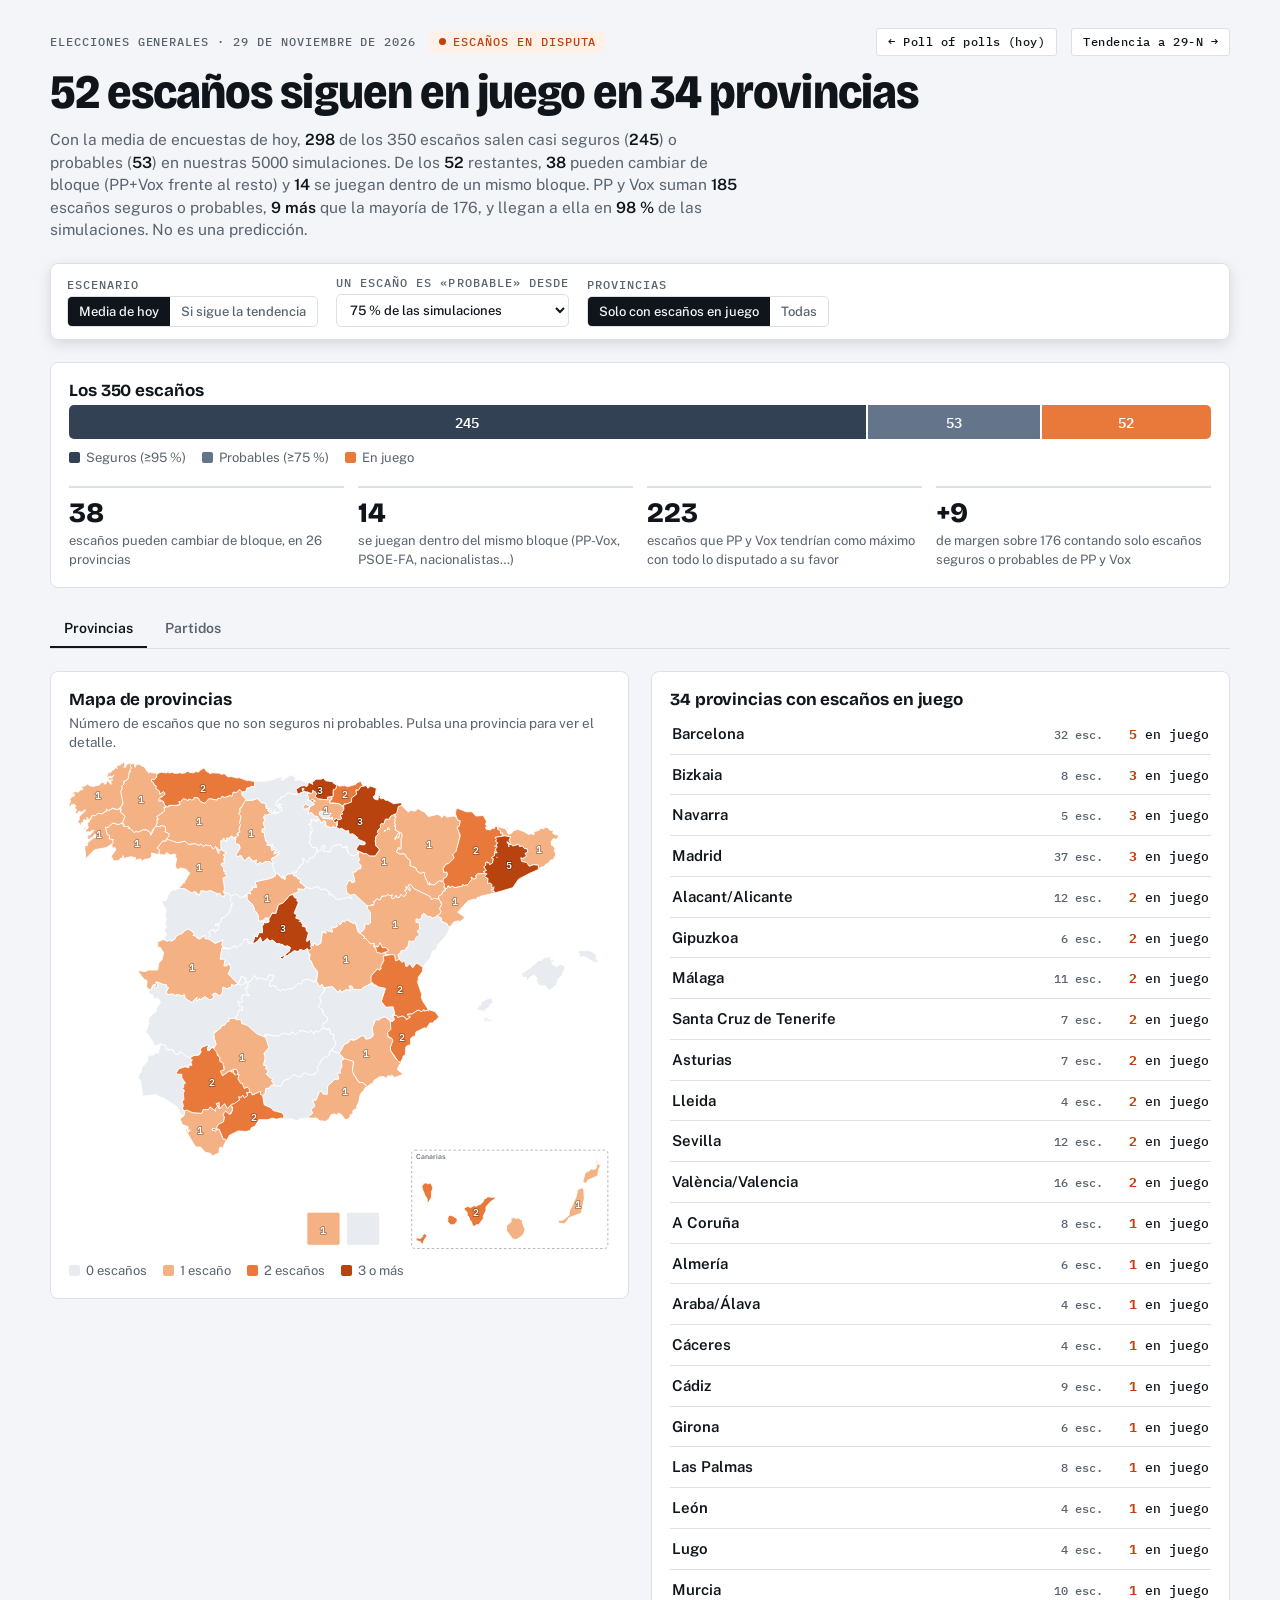
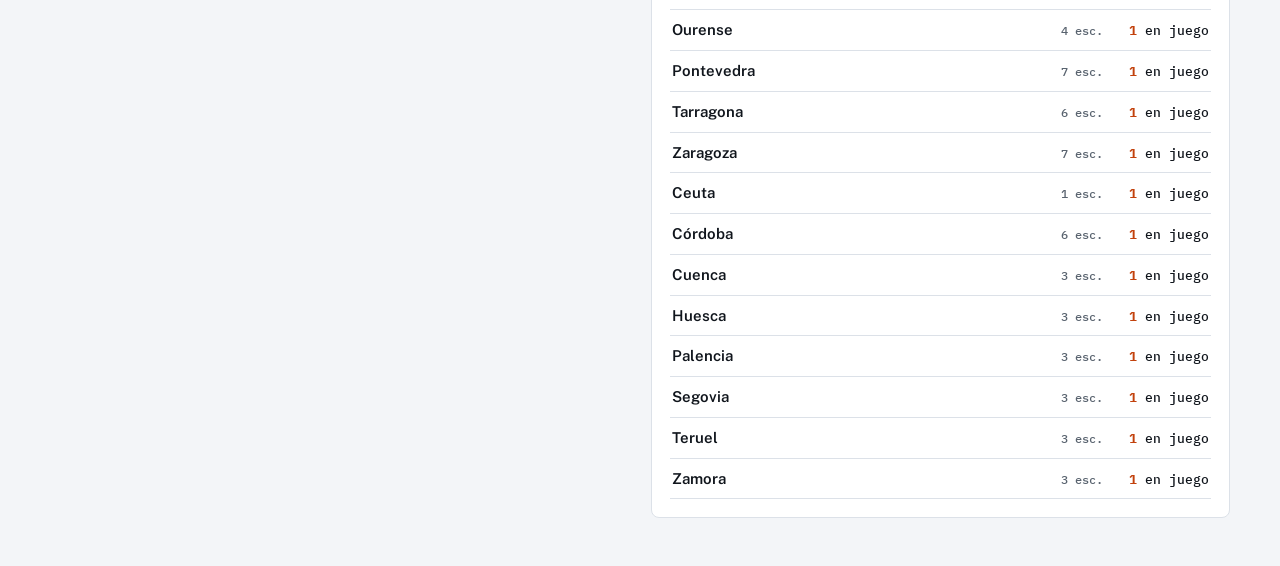
==== disputa.html @ 2bc0cb3b "Añade sección de disputa Co-authored-by: Copilot App <223556219+Copilot@users.noreply.github.com>" ====
<!doctype html>
<html lang="es">
<head>
<meta charset="utf-8">
<meta name="viewport" content="width=device-width,initial-scale=1,viewport-fit=cover">
<meta name="description" content="Qué escaños son seguros, probables o están en juego provincia a provincia y partido a partido, con las simulaciones del Poll of polls 29N">
<title>Escaños en disputa 29N</title>
<link rel="stylesheet" href="https://fonts.googleapis.com/css2?family=Bricolage+Grotesque:opsz,wght@12..96,600;12..96,800&family=Public+Sans:wght@400;500;600&family=IBM+Plex+Mono:wght@400;500&display=swap">
<style>

/* Layout: cabecera editorial con titular dinámico, control de tiempo, dos columnas (voto | curva), hemiciclo + tabla, cuadrícula de provincias y escaños disputados */
:root{
  --card:#ffffff; --bg:#f3f5f8; --surface:#ffffff; --ink:#10151c; --muted:#59636f; --faint:#8a94a1; --rule:#dce1e8; --track:#e8ecf1;
  --live:#c2410c; --live-bg:#fff1e8; --focus:#1d4ed8;
  --c-PP:#1d84ce; --c-PSOE:#e30613; --c-VOX:#5aa31f; --c-SUMAR:#e6007e; --c-PODEMOS:#7b3f98; --c-SALF:#b8860b;
  --c-ERC:#e8890c; --c-JUNTS:#00a99d; --c-BILDU:#8a9a0a; --c-PNV:#0b6b3a; --c-BNG:#3aa0c4; --c-CC:#d9b800; --c-UPN:#a3324a; --c-OTROS:#8a94a1;
  --f-display:'Bricolage Grotesque','Arial Narrow',system-ui,sans-serif; --f-body:'Public Sans',system-ui,sans-serif; --f-mono:'IBM Plex Mono',ui-monospace,monospace;
}
@media (prefers-color-scheme:dark){:root:not([data-theme="light"]){
  --bg:#0d1117; --surface:#161b22; --ink:#eef1f5; --muted:#a5afbb; --faint:#7a8593; --rule:#2a313b; --track:#242b35;
  --live:#fb923c; --live-bg:#2a1a10; --focus:#7aa2ff;
  --c-PP:#4aa3e8; --c-PSOE:#f0535b; --c-VOX:#7cc43a; --c-SUMAR:#f2489f; --c-PODEMOS:#a678c6; --c-SALF:#d6a428;
  --c-ERC:#f29a2a; --c-JUNTS:#2bc7ba; --c-BILDU:#adc12a; --c-PNV:#3aa56a; --c-BNG:#5bbbdc; --c-CC:#ecc82a; --c-UPN:#cf5a73; --c-OTROS:#7a8593; color-scheme:dark}}
:root[data-theme="dark"]{
  --bg:#0d1117; --surface:#161b22; --ink:#eef1f5; --muted:#a5afbb; --faint:#7a8593; --rule:#2a313b; --track:#242b35;
  --live:#fb923c; --live-bg:#2a1a10; --focus:#7aa2ff;
  --c-PP:#4aa3e8; --c-PSOE:#f0535b; --c-VOX:#7cc43a; --c-SUMAR:#f2489f; --c-PODEMOS:#a678c6; --c-SALF:#d6a428;
  --c-ERC:#f29a2a; --c-JUNTS:#2bc7ba; --c-BILDU:#adc12a; --c-PNV:#3aa56a; --c-BNG:#5bbbdc; --c-CC:#ecc82a; --c-UPN:#cf5a73; --c-OTROS:#7a8593; color-scheme:dark}
*{box-sizing:border-box}
body{background:var(--bg);color:var(--ink);font-family:var(--f-body);font-size:15px;line-height:1.45;padding-left:max(16px,env(safe-area-inset-left,0px));padding-right:max(16px,env(safe-area-inset-right,0px));padding-block:20px 40px}
.wrap{max-width:1180px;margin-inline:auto;display:flex;flex-direction:column;gap:22px}
.kick{display:flex;flex-wrap:wrap;gap:10px 14px;align-items:center;font:500 12px/1 var(--f-mono);letter-spacing:.08em;text-transform:uppercase;color:var(--muted)}
.pill{padding:5px 9px;border-radius:3px;background:var(--live-bg);color:var(--live);font-weight:500}
.pill::before{content:"";display:inline-block;width:7px;height:7px;border-radius:50%;background:var(--live);margin-right:7px;vertical-align:1px}
h1{font:800 clamp(28px,5vw,48px)/1.04 var(--f-display);letter-spacing:-.02em;text-wrap:balance;margin:12px 0 10px;font-stretch:90%}
.sub{max-width:78ch;color:var(--muted);font-size:15.5px;margin:0}
.sub b{color:var(--ink);font-weight:600}
.ctrl{display:flex;flex-wrap:wrap;gap:12px 18px;align-items:center;background:var(--surface);border:1px solid var(--rule);border-radius:8px;padding:12px 16px}
.ctrl{position:sticky;top:8px;z-index:30;box-shadow:0 4px 14px rgba(0,0,0,.12)}
@media(max-width:560px){.ctrl{padding:8px 10px;gap:6px 10px}.ctrl .big{font-size:18px;min-width:5ch}.ctrl button{padding:6px 10px}.ctrl .rng{order:5;flex-basis:100%}.ctrl .ord .lbl{display:none}.ctrl .ord select{padding:5px 6px;max-width:150px}}
.ctrl button{font:500 13px var(--f-body);border:1px solid var(--ink);background:var(--ink);color:var(--bg);padding:8px 14px;border-radius:5px;cursor:pointer}
.ctrl button:hover{opacity:.88}
.ctrl .rng{flex:1 1 260px;display:flex;flex-direction:column;gap:4px;min-width:0}
.ctrl input[type=range]{width:100%;accent-color:var(--ink)}
.ctrl .big{font:500 22px var(--f-mono);font-variant-numeric:tabular-nums;min-width:7ch}
.ctrl label{font-size:13px;color:var(--muted);display:flex;gap:7px;align-items:center}
.ord{display:flex;flex-direction:column;gap:4px}
.ord select{font:500 13px var(--f-body);background:var(--surface);color:var(--ink);border:1px solid var(--rule);border-radius:5px;padding:7px 9px}
.ctrl label.lbl{display:block}
.lbl{font:500 11.5px/1.2 var(--f-mono);letter-spacing:.09em;text-transform:uppercase;color:var(--muted)}
.cols{display:grid;grid-template-columns:minmax(0,5fr) minmax(0,6fr);gap:22px}
@media(max-width:860px){.cols{grid-template-columns:minmax(0,1fr)}}
.card{background:var(--surface);border:1px solid var(--rule);border-radius:8px;padding:18px;min-width:0}
.card h2{font:700 17px/1.2 var(--f-display);margin:0 0 3px;letter-spacing:-.005em}
.card .note{font-size:12.5px;color:var(--muted);margin:0 0 14px}
.rows{display:flex;flex-direction:column;gap:11px}
.prow .top{display:flex;align-items:baseline;gap:8px}
.prow .nm{font-weight:600;font-size:14.5px}
.prow .sw{width:9px;height:9px;border-radius:2px;display:inline-block;margin-right:6px}
.prow .pc{margin-left:auto;font:500 21px var(--f-mono);font-variant-numeric:tabular-nums}
.prow .mg{font:400 11.5px var(--f-mono);color:var(--muted);min-width:5.5ch;text-align:right}
.bar{position:relative;height:8px;background:var(--track);border-radius:2px;margin-top:5px}
.bar i{position:absolute;left:0;top:0;bottom:0;border-radius:2px 0 0 2px}
.bar u{position:absolute;top:-3px;bottom:-3px;width:2px;background:var(--ink);text-decoration:none}
.bar s{position:absolute;top:-1px;bottom:-1px;width:0;border-left:2px dotted var(--faint);text-decoration:none}
.prow .ft{font-size:11.5px;color:var(--faint);margin-top:3px}
.legend{display:flex;flex-wrap:wrap;gap:6px 16px;font-size:12px;color:var(--muted);margin-top:14px;border-top:1px solid var(--rule);padding-top:11px}
.legend span::before{content:"";display:inline-block;margin-right:6px;vertical-align:middle}
.lg1::before{width:2px;height:12px;background:var(--ink)}
.lg2::before{height:12px;border-left:2px dotted var(--faint)}
.lg3::before{width:14px;height:8px;background:var(--track)}
svg text{font-family:var(--f-mono)}
#chart{width:100%;height:auto;display:block}
.tt{position:fixed;z-index:20;pointer-events:none;background:var(--ink);color:var(--bg);padding:8px 10px;border-radius:5px;font:12px/1.5 var(--f-mono);display:none;max-width:260px}
.seatsgrid{display:grid;grid-template-columns:minmax(0,1fr) minmax(0,1fr);gap:22px;align-items:start}
@media(max-width:860px){.seatsgrid{grid-template-columns:minmax(0,1fr)}}
.hemi{position:relative}
.hemi .mid{position:absolute;left:0;right:0;bottom:6px;text-align:center}
.hemi .n{font:800 clamp(30px,8vw,44px)/1 var(--f-display);letter-spacing:-.02em}
.hemi .lbl{font-size:10px}
.tbl{width:100%;border-collapse:collapse;font-size:13.5px}
.tbl th{font:500 11px var(--f-mono);letter-spacing:.07em;text-transform:uppercase;color:var(--muted);text-align:right;padding:0 0 7px 8px;border-bottom:1px solid var(--rule)}
.tbl th:first-child,.tbl td:first-child{text-align:left;padding-left:0}
.tbl td{padding:7px 0 7px 8px;text-align:right;border-bottom:1px solid var(--rule);font-variant-numeric:tabular-nums}
.tbl td.s{font:500 17px var(--f-mono)}
.tbl td.r,.tbl td.d{font:400 12.5px var(--f-mono);color:var(--muted)}
.tbl .sw{width:9px;height:9px;border-radius:2px;display:inline-block;margin-right:7px}
.maj{display:flex;flex-wrap:wrap;gap:8px 22px;margin-top:14px;font-size:13px;color:var(--muted)}
.maj b{color:var(--ink);font:500 15px var(--f-mono)}
.mapwrap{display:grid;grid-template-columns:minmax(0,3fr) minmax(0,2fr);gap:22px;align-items:start}
@media(max-width:860px){.mapwrap{grid-template-columns:minmax(0,1fr)}}
.mapsvg{width:100%;height:auto;display:block;max-width:640px;margin:0 auto}
.mapsvg path,.mapsvg rect.sqr{stroke:var(--card);stroke-width:1.6;stroke-linejoin:round;cursor:pointer;transition:fill-opacity .25s}
.mapsvg .sel{stroke:var(--ink);stroke-width:4}
.mapsvg [data-id]:focus-visible{outline:none;stroke:var(--focus);stroke-width:4}
.mapsvg text{font:600 15px var(--f-mono);fill:#fff;text-anchor:middle;dominant-baseline:central;pointer-events:none;paint-order:stroke;stroke:rgba(0,0,0,.35);stroke-width:2.5px}
.mapsvg .bx{fill:none;stroke:var(--faint);stroke-width:1.2;stroke-dasharray:5 4}
.mapsvg .bt{font:500 13px var(--f-body);fill:var(--muted);stroke:none;text-anchor:start}
.leg{display:flex;flex-wrap:wrap;gap:6px 14px;font-size:12.5px;color:var(--muted);margin-top:10px;align-items:center}
.leg i{display:inline-block;width:10px;height:10px;border-radius:2px;margin-right:5px;vertical-align:-1px}
.gobtn{font:500 13px var(--f-body);border:1px solid var(--ink);background:var(--ink);color:var(--bg);padding:8px 14px;border-radius:5px;cursor:pointer}.gobtn:focus-visible{outline:3px solid var(--focus);outline-offset:2px}
.pd h3{font:700 20px var(--f-display);margin:0 0 2px}
.pd .meta{color:var(--muted);font-size:13px;margin-bottom:12px}
.ls{display:flex;flex-direction:column}
.ls .ax,.ls .row{display:grid;grid-template-columns:minmax(96px,150px) minmax(0,1fr) minmax(70px,120px);gap:12px;align-items:center}
.ls .ax{font:500 11.5px var(--f-mono);color:var(--muted);padding-bottom:6px;border-bottom:1px solid var(--rule)}
.ls .ax .tk{position:relative;height:14px}
.ls .ax .tk span{position:absolute;transform:translateX(-50%);white-space:nowrap}
.ls .ax .tk span:first-child{transform:none}.ls .ax .tk span:last-child{transform:translateX(-100%)}
.ls .ax .hh{text-align:right}
.ls .row{background:none;border:0;border-bottom:1px solid var(--rule);padding:0;width:100%;text-align:left;color:inherit;cursor:pointer;font-family:inherit;min-height:50px}
.ls .row:focus-visible{outline:3px solid var(--focus);outline-offset:1px}
.ls .row:hover{background:var(--track)}
.ls .nm{font-size:13.5px;line-height:1.2}.ls .nm b{display:block;font-weight:600}.ls .nm small{color:var(--muted);font:11.5px var(--f-mono)}
.ls .tr{position:relative;height:50px}
.ls .tr::before{content:"";position:absolute;left:0;right:0;top:34px;height:1px;background:var(--rule)}
.ls .tr .g{position:absolute;top:0;bottom:0;width:1px;background:var(--rule);opacity:.6}
.ls .tr .sq{position:absolute;top:28px;width:13px;height:13px;border-radius:2px;transform:translateX(-50%)}
.ls .tr .lb{position:absolute;top:8px;font:600 12px var(--f-body);white-space:nowrap}
.ls .hd{font:600 13.5px var(--f-body);text-align:right}
@media(max-width:560px){.ls .ax,.ls .row{grid-template-columns:78px minmax(0,1fr) 64px;gap:6px}.ls .ax .tk span.o{display:none}.ls .ax .hh{font-size:10px;line-height:1.1}.ls .hd{overflow-wrap:anywhere}.ls .lb{font-size:10.5px}.ls .hd{font-size:12px}}
.foot{font-size:12.5px;color:var(--muted);display:flex;flex-direction:column;gap:8px;border-top:1px solid var(--rule);padding-top:16px}
.foot code{font:12px var(--f-mono);background:var(--track);padding:1px 5px;border-radius:3px}

.chips{display:flex;flex-wrap:wrap;gap:6px;margin:0 0 12px}
.chip{display:inline-flex;align-items:center;gap:6px;font:500 12.5px var(--f-body);color:var(--muted);background:var(--surface);border:1px solid var(--rule);border-radius:999px;padding:5px 11px 5px 9px;cursor:pointer}
.chip i{width:9px;height:9px;border-radius:2px;background:var(--c);display:inline-block;opacity:.35}
.chip[aria-pressed="true"]{color:var(--ink);border-color:var(--ink)}
.chip[aria-pressed="true"] i{opacity:1}
.chip:focus-visible{outline:3px solid var(--focus);outline-offset:1px}
.vals{display:grid;grid-template-columns:repeat(auto-fill,minmax(210px,1fr));gap:10px;margin-top:14px;border-top:1px solid var(--rule);padding-top:12px}
.val .vn{font-weight:600;font-size:13.5px;display:flex;align-items:center;gap:6px;margin-bottom:4px}
.val .sw{width:9px;height:9px;border-radius:2px;display:inline-block}
.val .vr{display:grid;grid-template-columns:22px minmax(0,1fr) auto;gap:8px;align-items:center;font-size:12.5px;color:var(--muted);padding:2px 0}
.val .vr b{font:500 14px var(--f-mono);color:var(--ink);font-variant-numeric:tabular-nums}
.ln{display:block;height:0;border-top:3px solid var(--c)}
.ln.cnt{border-top:2px dashed var(--c)}
.gwrap{margin-top:26px;border-top:1px solid var(--rule);padding-top:18px}
.gwrap h3{font:700 16px var(--f-display);margin:0 0 3px}
.grow{display:grid;grid-template-columns:minmax(0,230px) minmax(0,1fr);gap:6px 18px;align-items:end;padding:10px 0;border-bottom:1px solid var(--rule)}
.grow:last-of-type{border-bottom:0}
@media(max-width:760px){.grow{grid-template-columns:minmax(0,1fr)}}
.gt{font-weight:600;font-size:14.5px}
.gs{font-size:12.5px;color:var(--muted);margin-top:2px}
.gs b{font:500 13px var(--f-mono);color:var(--ink)}
.gsvg{width:100%;height:auto;display:block}
details summary{cursor:pointer;color:var(--ink);font-weight:600}
/* Poll of polls 29N: panel de estimación. Retícula: cabecera editorial, barra de controles fija, dos columnas (voto | evolución), escaños, tabla de encuestas, mapa y microdatos. Tokens heredados del panel de escrutinio. */
.ctrl{align-items:flex-end}
.ctrl .fld{display:flex;flex-direction:column;align-items:stretch;gap:5px;min-width:0;font-size:13px;color:var(--muted)}
.ctrl .fld .rg{display:flex;align-items:center;gap:10px}
.ctrl .fld .rg input{width:140px;max-width:100%}
.ctrl .big{font:500 15px var(--f-mono);min-width:4.6ch;color:var(--ink)}
.fld select,.advgrid select{font:500 13px var(--f-body);background:var(--surface);color:var(--ink);border:1px solid var(--rule);border-radius:5px;padding:7px 9px;max-width:100%}
fieldset.fld{border:0;margin:0;padding:0}
fieldset.fld legend{padding:0;margin-bottom:5px}
.seg>span{display:inline-flex;border:1px solid var(--rule);border-radius:5px;overflow:hidden;background:var(--surface)}
.seg input{position:absolute;opacity:0;pointer-events:none}
.seg label{padding:7px 11px;font:500 13px var(--f-body);color:var(--muted);cursor:pointer;display:block}
.seg input:checked+label{background:var(--ink);color:var(--bg)}
.seg input:focus-visible+label{outline:3px solid var(--focus);outline-offset:-3px}
.ctrl{top:calc(8px + env(safe-area-inset-top,0px))}
@media(max-width:560px){.ctrl{position:static}.ctrl .fld .rg input{width:100%}.ctrl .fld{flex:1 1 140px}}
.bar .rgw{position:absolute;top:2px;height:4px;border-radius:2px;background:var(--ink);opacity:.22}
.lg2::before{border-left:2px dotted var(--faint)}
.lg1::before{width:0;border-left:2px dotted var(--faint);height:12px;background:none}
.legend .lg2::before{width:14px;height:4px;border:0;background:var(--ink);opacity:.22;border-radius:2px}
.legend .lg3::before{width:14px;height:8px;background:var(--c-PP);opacity:.8}
.rowhead{display:flex;flex-wrap:wrap;gap:12px 20px;align-items:flex-start;justify-content:space-between}
.rowhead>div:first-child{flex:1 1 360px;min-width:0}
.btns{display:flex;gap:8px;flex-wrap:wrap}
.ghost{font:500 13px var(--f-body);border:1px solid var(--rule);background:var(--surface);color:var(--ink);padding:8px 14px;border-radius:5px;cursor:pointer}
.ghost:hover{border-color:var(--ink)}
.ghost:focus-visible{outline:3px solid var(--focus);outline-offset:2px}
.tw{overflow-x:auto;max-width:100%;margin-top:6px}
.pt{width:100%;border-collapse:collapse;font-size:13px;min-width:880px}
.pt.mt{min-width:560px}
.pt th{font:500 11px var(--f-mono);letter-spacing:.07em;text-transform:uppercase;color:var(--muted);text-align:left;padding:0 8px 7px;border-bottom:1px solid var(--rule);white-space:nowrap}
.pt td{padding:5px 8px;border-bottom:1px solid var(--rule);vertical-align:middle}
.pt .c{text-align:center;width:44px;padding-inline:4px}
.pt th:nth-child(n+4):not(:last-child),.pt td.num{text-align:right}
.pt.mt th:not(:first-child){text-align:right}
.pt .num{font-variant-numeric:tabular-nums;font-family:var(--f-mono)}
.pt tr.off td{opacity:.5}
.pt tr.off td.c,.pt tr.off .in{opacity:1}
.pt tr.grp td{font:600 12px var(--f-body);color:var(--ink);padding-top:12px;border-bottom:1px solid var(--ink)}
.pt tr.sel td{background:var(--track);font-weight:600}
.pt td .sw{width:9px;height:9px;border-radius:2px;display:inline-block;margin-right:7px}
.pt .to{font-size:12.5px;color:var(--muted)}
.pt td.up{color:var(--c-PP);font-weight:600}.pt td.dn{color:var(--c-PSOE);font-weight:600}
.in{font:13px var(--f-body);color:var(--ink);background:var(--surface);border:1px solid transparent;border-radius:4px;padding:5px 6px;width:100%;min-width:0}
.in:hover{border-color:var(--rule)}
.in:focus-visible{outline:2px solid var(--focus);outline-offset:0;border-color:transparent}
.in.num{text-align:right;font-family:var(--f-mono);width:62px}
.in.q{width:48px}
.in.txt{min-width:210px;font-weight:600}
input[type=date].in{width:132px;font-family:var(--f-mono);font-size:12.5px}
.nm2{min-width:230px}
.nm2 .pn{display:block;font-size:11.5px;color:var(--faint);padding:2px 6px 0}
.nm2 .pn.warn{color:var(--live)}
.mu{display:inline-block;width:18px;height:18px;line-height:18px;text-align:center;border-radius:3px;background:var(--ink);color:var(--bg);font:600 11px var(--f-mono);margin-right:8px}
.pt td.ro{padding-inline:8px;color:var(--muted)}
.pt .pw{color:var(--ink);font-weight:500}
.pt .x{border:0;background:none;color:var(--muted);font-size:18px;line-height:1;cursor:pointer;padding:4px 8px;border-radius:4px}
.pt .x:hover{color:var(--live)}
.pt .x:focus-visible,.pt input[type=checkbox]:focus-visible{outline:3px solid var(--focus);outline-offset:1px}
.pt input[type=checkbox]{width:16px;height:16px;accent-color:var(--ink)}
.adv{margin-top:16px;border-top:1px solid var(--rule);padding-top:12px}
.advgrid{display:grid;grid-template-columns:repeat(auto-fill,minmax(250px,1fr));gap:14px 22px;margin:14px 0 8px}
.advgrid .fld{display:flex;flex-direction:column;gap:5px}
.advgrid .rg{display:flex;align-items:center;gap:10px}
.advgrid .rg input{flex:1 1 auto;min-width:0;accent-color:var(--ink)}
.advgrid .big{font:500 15px var(--f-mono);min-width:4.6ch}
.sh{font:700 16px var(--f-display);margin:22px 0 3px}
.mapsvg .bt{stroke:none;fill:var(--muted);text-anchor:start;font:500 13px var(--f-body)}
.mapsvg path,.mapsvg rect.sqr{stroke:var(--surface)}
.pd .tbl td.r{font:400 12.5px var(--f-mono);color:var(--muted)}
.foot a{color:var(--ink)}
.chip{cursor:pointer}
#hemin{font-variant-numeric:tabular-nums}
@media (prefers-reduced-motion:reduce){*{transition:none!important}}

.nm2 .pn[hidden]{display:none}

.panel{display:flex;flex-direction:column;gap:22px}
.tabs{display:flex;gap:4px;border-bottom:1px solid var(--rule);overflow-x:auto;max-width:100%}
.tabs button{font:600 14px var(--f-body);color:var(--muted);background:none;border:0;border-bottom:3px solid transparent;padding:10px 14px;cursor:pointer;white-space:nowrap;margin-bottom:-1px}
.tabs button:hover{color:var(--ink)}
.tabs button[aria-selected="true"]{color:var(--ink);border-bottom-color:var(--ink)}
.tabs button:focus-visible{outline:3px solid var(--focus);outline-offset:-3px;border-radius:4px}
.kpis{display:grid;grid-template-columns:repeat(auto-fit,minmax(190px,1fr));gap:14px 22px;margin:14px 0 16px;padding:12px 0;border-block:1px solid var(--rule)}
.kpis b{display:block;font:800 clamp(22px,4vw,30px)/1.1 var(--f-display);letter-spacing:-.01em;font-variant-numeric:tabular-nums}
.kpis span{display:block;font-size:12.5px;color:var(--muted);margin-top:3px}
#pk{margin-bottom:0;border-bottom:0;padding-bottom:0}
.provwrap{grid-template-columns:minmax(0,4fr) minmax(0,7fr)}
.partywrap{grid-template-columns:minmax(0,1fr) minmax(0,1fr)}
@media(max-width:860px){.provwrap,.partywrap{grid-template-columns:minmax(0,1fr)}}
.fld.sel{display:flex;flex-direction:column;gap:5px;margin:0 0 12px;max-width:320px}
.fld.sel select{font:500 14px var(--f-body);background:var(--surface);color:var(--ink);border:1px solid var(--rule);border-radius:5px;padding:8px 10px}
.pd .kpis{grid-template-columns:repeat(auto-fit,minmax(150px,1fr));margin-top:6px}
.pd .kpis b{font-size:clamp(18px,3vw,23px)}
.prt{min-width:620px}
.prt th,.prt td{padding-inline:6px}
.prt th{font-size:10.5px;letter-spacing:.04em}
.prt td.num,.prt th:not(:first-child){text-align:right}
.pt td.s2{font:500 15px var(--f-mono)}
.need small{font:500 11.5px var(--f-mono);margin-left:4px}
small.gd,td.gd{color:var(--good)}small.bd,td.bd{color:var(--bad)}
.pt td.gd,.pt td.bd{font-weight:600}
.lk{white-space:nowrap;font:600 13.5px var(--f-body);color:var(--ink);background:none;border:0;padding:3px 0;cursor:pointer;text-align:left;text-decoration:underline;text-decoration-color:var(--rule);text-underline-offset:3px}
.lk:hover{text-decoration-color:var(--ink)}
.lk:focus-visible{outline:3px solid var(--focus);outline-offset:2px;border-radius:3px}
.mut{color:var(--faint);font:11.5px var(--f-mono)}
.qs{display:flex;flex-direction:column;gap:5px;margin-top:6px}
.qr{display:grid;grid-template-columns:26px minmax(110px,170px) minmax(0,1fr) 56px;gap:10px;align-items:center;font-size:13px}
.qr small{color:var(--faint);font:11px var(--f-mono)}
.qn{font:500 12px var(--f-mono);color:var(--muted);text-align:right}
.qp .sw{width:9px;height:9px;border-radius:2px;display:inline-block;margin-right:7px}
.qb{position:relative;height:12px;background:var(--track);border-radius:2px;overflow:hidden}
.qb i{position:absolute;left:0;top:0;bottom:0;border-radius:2px}
.qr.out .qb{background:none;border:1px dashed var(--faint)}
.qr.out .qb i{opacity:.35}
.qr.out .qp,.qr.out .qv,.qr.out .qn{color:var(--faint)}
.qr.won:last-of-type{}
.qv{font:500 12.5px var(--f-mono);text-align:right;font-variant-numeric:tabular-nums}
.qr.out:first-of-type{}
.tw.tall{max-height:640px;overflow:auto}
.tw.tall thead th{position:sticky;top:0;background:var(--surface);z-index:1}
.sortb{display:flex;gap:6px;flex-wrap:wrap}
#tbl tr.clk{cursor:pointer}#tbl tr.clk:hover td{background:var(--track)}
.chip small{font:500 11.5px var(--f-mono);color:var(--muted);margin-left:2px}
.mapsvg text.ml{font:600 15px var(--f-mono);text-anchor:middle;dominant-baseline:central;pointer-events:none;paint-order:stroke;stroke-width:3px}
.mapsvg text.ml.lt{fill:#fff;stroke:rgba(0,0,0,.4)}
.mapsvg text.ml.dk{fill:var(--ink);stroke:var(--surface)}
.mapsvg text.ml.lg{font-size:26px;stroke-width:4px}
.mapsvg text.ml.sm{font-size:19px;stroke-width:3.5px}
#ptab{min-width:0}
.prt{font-size:12.5px}
.mapsvg text.bt{font:500 13px var(--f-body);text-anchor:start;dominant-baseline:auto;fill:var(--muted);stroke:none;paint-order:normal}
.pd h3{font:700 22px var(--f-display);margin:0 0 2px}
[hidden]{display:none!important}
.thrb{cursor:pointer}.thrb:focus{outline:none}.thrb:focus-visible rect:first-of-type,.thrb:hover rect:first-of-type{stroke:var(--ink);stroke-width:1.5}
:root{--c-ADELANTE:#1f9d55;--c-COMPROMIS:#e4572e;--c-UPC:#2a6f97}
@media (prefers-color-scheme:dark){:root:not([data-theme="light"]){--c-ADELANTE:#4cc784;--c-COMPROMIS:#f27a53;--c-UPC:#58a6d6}}
:root[data-theme="dark"]{--c-ADELANTE:#4cc784;--c-COMPROMIS:#f27a53;--c-UPC:#58a6d6}
.ptw{max-height:680px;overflow:auto}.ptw thead th{position:sticky;top:0;background:var(--surface);z-index:2}

.mgb{display:inline-block;width:56px;height:6px;background:var(--track);border-radius:3px;vertical-align:middle;margin-right:6px;overflow:hidden}
.mgb i{display:block;height:100%;background:var(--focus);border-radius:3px}

.lsw{overflow-x:auto}.lsg{min-width:640px}
.lsr{display:grid;grid-template-columns:170px 1fr 110px;gap:12px;align-items:center;padding:10px 0;border-top:1px solid var(--rule)}
.lsr.lsh{border-top:0;padding:4px 0;font-size:11px;color:var(--muted)}
.lsn{display:flex;flex-direction:column;gap:2px}.lsn .lk{text-align:left;font-weight:700}
.lsx{position:relative;height:34px}
.lsh .lsx{height:16px}.lsh .lsx span{position:absolute;top:0;white-space:nowrap;font-size:11px}
.lsh .lsx span:last-child{right:0}.lsh .lsx span:nth-child(n+2):not(:last-child){transform:translateX(-50%)}
.lsq{text-align:right;font-size:12px}
.lst{background:linear-gradient(var(--rule),var(--rule)) 0 70%/100% 1px no-repeat,linear-gradient(90deg,transparent calc(25% - .5px),var(--rule) 25%,transparent calc(25% + .5px),transparent calc(50% - .5px),var(--rule) 50%,transparent calc(50% + .5px),transparent calc(75% - .5px),var(--rule) 75%,transparent calc(75% + .5px))}
.lsd{position:absolute;top:60%;width:12px;height:12px;margin:-4px 0 0 -6px;border-radius:2px}
.lsl{position:absolute;top:0;font-size:12px;font-weight:600;white-space:nowrap;transform:translateX(0);margin-right:-4px}

.cols2{display:grid;grid-template-columns:minmax(0,3fr) minmax(0,2fr);gap:22px;align-items:start}
@media(max-width:860px){.cols2{grid-template-columns:minmax(0,1fr)}}
.cols2 .lsg{min-width:0}
.cols2 .pt.mt{min-width:0}
.cols2 .pt th{white-space:normal;letter-spacing:.02em;font-size:10px;padding:0 5px 7px;vertical-align:bottom}
.cols2 .pt td{padding:5px}
.cols2 .lsx{white-space:normal}

.scn{margin:14px 0 4px}
.cols2s{display:grid;grid-template-columns:minmax(0,3fr) minmax(0,2fr);gap:22px;align-items:start}
@media(max-width:860px){.cols2s{grid-template-columns:minmax(0,1fr)}}
.scng{display:flex;flex-direction:column;gap:12px}.scng>div{border:1px solid var(--rule);border-radius:6px;padding:10px 12px}.scng b{display:block;font:600 14px var(--f-body)}.scng span{font-size:13px;color:var(--muted)}.scng span b{display:inline;font-size:13px;color:var(--ink)}

.navbtn{margin-left:auto;padding:6px 11px;border-radius:3px;border:1px solid var(--rule);background:var(--surface);color:var(--ink);font:500 12px/1.2 var(--f-mono);letter-spacing:.04em;text-transform:none;text-decoration:none}
.navbtn:hover,.navbtn:focus-visible{border-color:var(--live);color:var(--live)}

#trtbl td.s{font-size:14px}#trtbl th,#trtbl td{padding-left:6px}#trtbl td.d{color:var(--muted);font-size:12.5px}
@media(max-width:560px){#trtbl{font-size:12px}#trtbl td.s{font-size:12.5px}#trtbl th{font-size:9.5px;letter-spacing:.02em;padding-left:4px}#trtbl td{padding-left:4px}}

.cpt{cursor:pointer}.cpt:hover{fill-opacity:.7;stroke-width:2.4}
#ctip{position:fixed;z-index:50;max-width:min(300px,calc(100vw - 16px));padding:8px 10px;border-radius:5px;background:var(--surface);color:var(--ink);border:1px solid var(--rule);box-shadow:0 4px 14px rgba(0,0,0,.18);font-size:12.5px;line-height:1.4;pointer-events:none}
#ctip b{font-weight:600}#ctip span{display:block;color:var(--muted)}#ctip span b{color:var(--ink)}#ctip>b{display:block;margin-bottom:2px}
.prt th{font-size:10px;letter-spacing:.02em;padding-left:5px}.prt td{padding-left:5px}.prt td.num{font-size:13px}.prt td.s2{font-size:15px}
.prt td:first-child{white-space:normal;min-width:96px;max-width:150px}.prt td.need small{display:block;text-align:right}
.prt{min-width:560px}.prt td:first-child .lk{white-space:normal;text-align:left;line-height:1.25}.prt td.need{white-space:nowrap}

.navbtn.nb2{margin-left:0}
h2{font:700 20px/1.2 var(--f-display);margin:0 0 12px;font-stretch:90%}
.card{background:var(--surface);border:1px solid var(--rule);border-radius:8px;padding:18px}
.two{display:grid;grid-template-columns:minmax(0,1fr) minmax(0,1fr);gap:22px;align-items:start}
@media(max-width:860px){.two{grid-template-columns:1fr}}
.muted{color:var(--muted);font-size:13.5px;margin:0 0 8px}
.sbar{display:flex;height:34px;border-radius:5px;overflow:hidden;gap:2px}
.sbar span{display:flex;align-items:center;justify-content:center;color:#fff;font:600 14px var(--f-mono);min-width:0}
.s-sure{background:#334155}.s-prob{background:#64748b}.s-dis{background:#e8793a}
.lgd{display:flex;flex-wrap:wrap;gap:6px 16px;margin-top:10px;font-size:13px;color:var(--muted)}
.sw{display:inline-block;width:11px;height:11px;border-radius:2px;margin-right:6px;vertical-align:-1px}
.kp{display:grid;grid-template-columns:repeat(auto-fit,minmax(200px,1fr));gap:14px;margin-top:18px}
.kp div{display:flex;flex-direction:column;gap:2px;border-top:2px solid var(--rule);padding-top:8px}
.kp b{font:800 28px var(--f-display)}.kp span{font-size:13px;color:var(--muted)}
.mapsvg text.ml{font:600 18px var(--f-mono)}
.mapsvg path,.mapsvg rect.sqr{stroke:var(--surface);stroke-width:1.6}
.pv{border-bottom:1px solid var(--rule)}
.pv summary{display:grid;grid-template-columns:1fr auto auto;gap:14px;padding:9px 2px;cursor:pointer;align-items:baseline}
.pv .pn{font-weight:600}.pv .ps{color:var(--muted);font:500 12px var(--f-mono)}.pv .pd{font:500 13px var(--f-mono);min-width:92px;text-align:right}.pd b{color:var(--live)}
.pv.on{background:var(--live-bg)}
.in{padding:2px 2px 12px;display:flex;flex-direction:column;gap:8px;font-size:13.5px}
.sr{display:flex;gap:10px;flex-wrap:wrap;align-items:center}.lb{color:var(--muted);font-size:12px;min-width:120px}
.chp{display:inline-block;margin:2px 4px 2px 0;padding:2px 8px;border-radius:12px;font:500 12px var(--f-mono);border:1.5px solid var(--c);color:var(--ink)}
.chp.sure{background:var(--c);color:#fff}
.chp.prob{background:color-mix(in srgb,var(--c) 22%,transparent)}
.chp.dis{border-style:dashed}
.blk{color:var(--muted)}.blk b{color:var(--ink)}
.note p{max-width:80ch;color:var(--muted);margin:0 0 10px}

.tw{overflow-x:auto}.ptab{width:100%;border-collapse:collapse;font-size:13.5px}
.ptab th{font:500 11px var(--f-mono);text-transform:uppercase;letter-spacing:.05em;color:var(--muted);text-align:right;padding:6px 8px;border-bottom:1px solid var(--rule)}
.ptab th:first-child,.ptab td:first-child{text-align:left}
.ptab td{padding:7px 8px;border-bottom:1px solid var(--rule);text-align:right;font-variant-numeric:tabular-nums}
.ptab tbody tr{cursor:pointer}.ptab tbody tr:hover,.ptab tbody tr.on{background:var(--live-bg)}
#pdet h3{font:700 18px var(--f-display);margin:20px 0 10px}#pdet h4{font:600 14px var(--f-body);margin:0 0 2px}
.pcols{display:grid;grid-template-columns:1fr 1fr;gap:22px}@media(max-width:760px){.pcols{grid-template-columns:1fr}}
.pl{display:grid;grid-template-columns:minmax(0,1fr) 90px 44px;gap:10px;align-items:center;padding:3px 0;font-size:13.5px}
.pl small{color:var(--muted)}.pb{height:8px;background:var(--track);border-radius:4px;overflow:hidden}.pb i{display:block;height:100%}.pp{font:500 12px var(--f-mono);text-align:right}
[hidden]{display:none!important}

</style>
</head>
<body>

<div class="wrap">
  <header>
    <div class="kick"><span>Elecciones generales · 29 de noviembre de 2026</span><span class="pill" id="pill">Escaños en disputa</span><a class="navbtn" href="index.html" target="_blank" rel="noopener">← Poll of polls (hoy)</a><a class="navbtn nb2" href="tendencia.html" target="_blank" rel="noopener">Tendencia a 29-N →</a></div>
    <h1 id="headline">Calculando</h1>
    <p class="sub" id="sub"></p>
  </header>
  <div class="ctrl" role="group" aria-label="Controles">
    <fieldset class="fld seg" aria-label="Escenario"><legend class="lbl">Escenario</legend><span><input type="radio" name="esc" id="e0" value="hoy" checked><label for="e0">Media de hoy</label><input type="radio" name="esc" id="e1" value="tend"><label for="e1">Si sigue la tendencia</label></span></fieldset>
    <label class="fld" for="thr"><span class="lbl">Un escaño es «probable» desde</span><select id="thr"><option value="0.9">90 % de las simulaciones</option><option value="0.75" selected>75 % de las simulaciones</option><option value="0.6">60 % de las simulaciones</option></select></label>
    <fieldset class="fld seg" aria-label="Lista"><legend class="lbl">Provincias</legend><span><input type="radio" name="lst" id="l0" value="0" checked><label for="l0">Solo con escaños en juego</label><input type="radio" name="lst" id="l1" value="1"><label for="l1">Todas</label></span></fieldset>
  </div>
  <section class="card" aria-label="Resumen">
    <h2>Los 350 escaños</h2>
    <div id="bar"></div>
    <div id="legend" class="lgd"></div>
    <div id="kpis" class="kp"></div>
  </section>
  <nav class="tabs" role="tablist" aria-label="Vistas">
    <button type="button" role="tab" id="tab-prov" aria-selected="true">Provincias</button>
    <button type="button" role="tab" id="tab-par" aria-selected="false" tabindex="-1">Partidos</button>
  </nav>
  <div class="two" id="p-prov">
    <section class="card"><h2>Mapa de provincias</h2><p class="muted" id="mapnote"></p><div id="map"></div><div id="maplg" class="lgd"></div></section>
    <section class="card"><h2 id="lh">Provincias</h2><div id="list"></div></section>
  </div>
  <section class="card" id="p-par" hidden>
    <h2>Dónde se juega cada partido sus escaños</h2>
    <p class="muted">Escaños que cada partido ya tiene casi asegurados, los que puede perder y los que puede ganar, con la probabilidad de que consiga al menos ese escaño. Pulsa un partido para ver las provincias.</p>
    <div class="tw"><table class="ptab" id="ptab"></table></div>
    <div id="pdet"></div>
  </section>
</div>
<script>
const MAP={"w":1012,"h":918,"paths":{"07":"M974,351L973,353L971,355L970,354L969,354L968,355L965,355L962,354L961,355L959,354L954,355L951,358L955,360L954,367L964,366L982,376L982,376L983,376L986,378L988,377L989,373L985,370L988,370L989,371L989,372L991,371L989,371L985,363L986,360L983,360L982,359L982,360L981,359L981,357L978,357L979,354L978,353L977,353L977,356L976,357L976,354L974,356L973,354ZM981,357L981,357L981,357ZM979,357L979,357L979,357ZM979,357L979,357L979,357ZM979,354L979,354L979,354ZM979,355L979,355L979,355ZM969,368L969,368L969,368ZM963,354L963,354L963,354ZM963,354L963,354L963,354ZM959,354L959,354L959,354ZM910,364L906,364L903,366L898,367L896,366L893,368L890,367L883,373L878,373L872,380L870,379L870,381L866,383L864,387L860,388L855,393L847,397L847,401L850,403L848,404L849,405L851,404L852,405L855,404L856,406L856,410L859,411L861,405L870,401L876,406L874,410L879,420L888,421L891,420L893,423L893,425L895,425L898,429L899,429L911,420L915,408L923,400L923,395L926,394L927,388L929,387L927,386L928,384L919,380L912,385L904,380L903,376L907,375L909,370L908,370L902,373L900,369ZM921,401L921,401L921,401ZM909,364L909,364L909,364ZM908,383L908,383L908,383ZM908,383L908,383L908,383ZM908,372L908,372L908,372ZM907,364L907,364L907,364ZM907,371L907,371L907,371ZM907,364L907,364L907,364ZM907,364L907,364L907,364ZM907,364L907,364L907,364ZM907,364L907,364L907,364ZM907,364L907,364L907,364ZM907,364L907,364L907,364ZM906,372L906,372L906,372ZM894,425L894,425L894,425ZM892,368L892,368L892,368ZM891,368L891,368L891,368ZM891,368L891,368L891,368ZM889,369L889,369L889,369ZM888,421L888,421L888,421ZM869,382L869,382L869,382ZM869,382L869,382L869,382ZM869,382L869,382L869,382ZM869,382L869,382L869,382ZM869,382L869,382L869,382ZM869,382L869,382L869,382ZM869,382L869,382L869,382ZM868,382L868,382L868,382ZM868,382L868,382L868,382ZM867,383L867,383L867,383ZM866,383L866,383L866,383ZM866,384L866,384L866,384ZM866,384L866,384L866,384ZM865,385L865,385L865,385ZM865,385L865,385L865,385ZM865,385L865,385L865,385ZM865,385L865,385L865,385ZM865,385L865,385L865,385ZM865,386L865,386L865,386ZM865,386L865,386L865,386ZM864,386L864,386L864,386ZM864,386L864,386L864,386ZM863,387L863,387L863,387ZM862,388L862,388L862,388ZM862,388L862,388L862,388ZM862,388L862,388L862,388ZM862,388L862,388L862,388ZM862,388L862,388L862,388ZM861,388L861,388L861,388ZM861,388L861,388L861,388ZM861,388L861,388L861,388ZM860,388L860,388L860,388ZM859,388L859,388L859,388ZM853,404L853,404L853,404ZM852,404L852,404L852,404ZM852,404L852,404L852,404ZM892,440L889,441L888,439L888,442L891,443L891,441ZM891,442L891,442L891,442ZM889,442L889,442L889,442ZM888,442L888,442L888,442ZM888,440L888,440L888,440ZM787,443L785,445L785,445L784,445L784,444L782,445L781,447L780,446L776,449L775,449L775,448L770,452L771,457L765,457L764,459L766,460L764,464L765,467L767,468L767,468L768,466L770,466L770,468L772,467L772,468L774,467L776,471L778,471L778,467L779,464L782,464L782,463L783,463L786,460L787,460L787,456L794,452L791,449L793,447L792,447L793,446ZM793,447L793,447L793,447ZM792,452L792,452L792,452ZM785,445L785,445L785,445ZM783,445L783,445L783,445ZM783,463L783,463L783,463ZM782,463L782,463L782,463ZM778,447L778,447L778,447ZM778,447L778,447L778,447ZM778,447L778,447L778,447ZM776,470L775,470L775,470ZM772,468L772,468L772,468ZM772,468L772,468L772,468ZM770,467L770,467L770,467ZM770,467L770,467L770,467ZM770,467L770,467L770,467ZM770,467L770,467L770,467ZM769,466L769,466L769,466ZM768,467L768,467L768,467ZM768,467L768,467L768,467ZM768,467L768,467L768,467ZM768,467L768,467L768,467ZM768,467L768,467L768,467ZM768,467L768,467L768,467ZM768,467L768,467L768,467ZM768,467L768,467L768,467ZM768,467L768,467L768,467ZM767,467L767,467L767,467ZM766,468L766,468L766,468ZM766,467L766,467L766,467ZM766,467L766,467L766,467ZM766,467L766,467L766,467ZM766,457L765,457L766,457ZM765,467L765,467L765,466ZM765,467L765,467L765,467ZM765,467L765,467L765,467ZM765,466L765,466L765,466ZM765,466L765,466L765,466ZM765,465L765,465L765,465ZM765,465L765,465L765,465ZM780,477L780,476L779,481L777,480L776,481L777,489L781,485L787,488L791,487L790,484L785,484ZM782,481L782,481L782,481ZM782,481L782,481L782,481ZM782,481L782,481L782,481ZM782,481L782,481L782,481ZM782,481L782,481L782,481ZM782,480L782,480L782,480ZM782,480L782,480L782,480ZM782,480L782,480L782,480ZM782,480L782,480L782,480ZM781,480L781,480L781,480ZM780,485L780,485L780,485ZM780,478L780,478L780,478ZM780,478L780,478L780,478ZM780,478L780,478L780,478ZM780,478L780,478L780,478ZM777,481L777,481L777,481ZM777,482L777,482L777,482Z","33":"M251,12L250,15L248,16L246,16L246,17L243,20L240,21L239,19L235,21L234,22L234,21L234,22L233,22L232,22L229,22L229,21L229,21L229,21L226,22L222,19L221,20L220,20L219,21L218,21L218,21L218,21L218,22L214,23L209,23L208,22L208,22L208,22L208,22L208,22L208,22L208,22L208,22L206,21L205,23L201,23L196,23L194,21L190,22L188,22L187,22L184,21L183,22L181,23L180,21L176,22L174,21L173,21L169,22L167,23L167,22L167,23L166,22L166,22L164,27L164,30L160,35L155,34L154,38L158,40L160,46L163,46L163,52L169,56L170,62L177,57L180,62L173,68L172,67L167,73L170,76L170,72L177,76L179,83L184,86L187,83L201,83L208,81L205,76L209,76L214,70L223,74L224,71L230,73L233,72L234,68L242,69L246,76L254,79L262,70L277,73L278,70L284,70L286,66L292,68L302,64L305,66L307,58L313,59L319,53L324,58L331,58L332,51L339,50L341,47L347,49L348,38L344,38L336,36L334,37L318,31L314,32L310,31L304,29L297,30L291,24L284,25L283,23L268,22L263,24L262,21L263,21L261,21L258,20L255,17L256,15L252,14ZM341,38L341,38L341,38ZM340,37L340,37L340,37ZM340,37L340,37L340,37ZM340,37L340,37L340,37ZM340,37L340,37L340,37ZM323,33L323,33L323,33ZM320,33L320,33L320,33ZM320,32L320,32L320,32ZM319,32L319,32L319,32ZM270,23L270,23L270,23ZM269,23L269,23L269,23ZM269,23L269,23L269,23ZM269,23L269,23L269,23ZM268,22L268,22L268,22ZM268,22L268,22L268,22ZM239,20L239,20L239,20ZM239,20L239,20L239,20ZM239,20L239,20L239,20ZM231,22L231,22L231,22ZM229,22L229,22L229,21ZM222,20L222,20L222,20ZM222,20L222,20L222,20ZM207,22L207,22L207,22ZM207,22L207,22L207,22ZM207,22L207,22L207,22ZM207,22L207,22L207,22ZM207,22L207,22L207,22ZM207,22L207,22L207,22ZM207,22L207,22L207,22ZM207,22L207,22L207,22ZM207,22L207,22L207,22ZM207,22L207,22L207,22ZM207,22L207,22L207,22ZM207,22L207,22L207,22ZM207,22L207,22L207,22ZM207,22L207,22L207,22ZM207,22L207,22L207,22ZM207,22L207,22L207,22ZM207,22L207,22L207,22ZM207,22L207,22L207,22ZM207,22L207,22L207,22ZM207,22L207,22L207,22ZM207,22L207,22L207,22ZM207,22L207,22L207,22ZM207,22L207,22L207,22ZM207,22L207,22L207,22ZM207,22L207,22L207,22ZM207,22L207,22L207,22ZM207,22L207,22L207,22ZM207,22L207,22L207,22ZM207,22L207,22L207,22ZM207,22L207,22L207,22ZM207,22L207,22L207,22ZM207,21L206,21L207,21ZM207,21L206,21L207,21ZM185,22L185,22L185,22ZM185,22L185,22L185,22ZM185,22L185,22L185,22ZM185,21L185,21L185,21ZM172,21L172,21L172,21ZM172,21L172,21L172,21ZM172,21L172,21L172,21ZM166,22L166,22L165,22ZM165,23L165,23L165,23Z","15":"M119,2L115,4L108,6L107,8L108,9L105,8L106,12L102,11L104,11L104,7L106,8L104,5L104,2L102,2L100,4L100,5L98,5L95,8L90,8L90,9L90,9L90,10L89,10L89,13L91,14L88,12L83,17L81,16L81,18L76,22L71,22L73,24L70,32L77,28L80,30L84,26L80,32L76,31L72,33L74,34L76,36L82,35L78,38L79,44L72,37L69,38L70,39L69,43L66,43L65,38L65,40L59,41L58,44L56,45L43,48L42,47L40,47L38,46L33,42L33,45L31,46L28,45L29,46L28,46L29,47L27,48L25,47L23,48L23,49L24,50L25,50L26,54L23,53L22,55L21,53L18,58L15,58L11,57L7,61L6,60L8,64L10,61L10,65L8,67L7,65L6,64L6,67L3,67L4,68L3,71L0,70L3,75L0,82L2,87L5,81L8,83L9,80L13,84L11,87L11,88L12,89L14,91L14,93L11,94L12,95L12,95L13,98L16,100L17,95L20,94L21,96L24,95L25,96L27,93L29,94L29,92L31,91L29,95L27,95L25,99L23,100L19,104L19,110L17,113L16,113L16,115L16,115L15,115L15,115L15,115L19,116L20,118L19,121L22,120L23,116L28,114L26,112L29,109L32,113L32,111L34,110L33,105L37,110L39,108L40,108L42,103L50,102L54,98L65,99L66,95L70,95L70,90L74,93L76,91L80,92L79,90L81,88L91,91L99,84L101,77L97,57L100,50L98,48L103,43L102,38L108,37L113,27L112,23L117,13L115,10ZM117,4L117,4L117,4ZM108,7L108,7L108,7ZM104,2L104,2L104,2ZM104,2L104,2L104,2ZM103,2L103,3L103,2ZM101,3L101,3L101,3ZM100,4L100,4L100,4ZM99,5L99,5L99,5ZM99,5L99,5L99,5ZM99,5L99,5L99,5ZM99,5L99,5L99,5ZM97,7L96,7L96,7ZM96,7L96,7L96,7ZM96,7L96,7L96,7ZM96,7L96,7L96,7ZM96,7L96,7L96,7ZM96,7L96,7L96,7ZM95,8L95,8L95,8ZM95,8L95,8L95,8ZM95,8L95,8L95,8ZM95,8L95,8L95,8ZM90,10L90,10L90,10ZM89,11L89,11L89,11ZM89,13L89,13L89,13ZM89,13L89,13L89,13ZM88,13L88,13L88,13ZM88,13L88,13L88,13ZM88,12L88,12L88,12ZM88,13L88,13L88,13ZM87,13L87,13L87,13ZM87,14L87,14L87,14ZM79,20L79,20L79,20ZM78,20L78,21L78,20ZM78,20L78,20L78,20ZM78,20L78,21L78,20ZM78,21L78,21L78,21ZM78,20L78,21L78,20ZM78,20L78,20L78,20ZM78,31L78,31L78,31ZM78,21L78,21L78,21ZM78,20L78,20L78,20ZM78,21L78,21L78,21ZM78,31L78,31L78,31ZM78,21L78,21L78,21ZM78,20L78,20L78,20ZM78,31L78,31L78,31ZM78,21L78,21L78,21ZM78,31L78,31L78,31ZM78,31L78,31L78,31ZM78,31L78,31L78,31ZM77,21L77,21L77,21ZM77,21L77,21L77,21ZM77,21L77,21L77,21ZM77,21L77,21L77,21ZM77,21L77,21L77,21ZM77,21L77,21L77,21ZM77,21L77,21L77,21ZM77,21L77,21L77,21ZM75,34L75,34L75,34ZM74,22L74,22L74,22ZM74,22L74,22L74,22ZM74,38L74,39L74,38ZM73,22L73,22L73,22ZM73,22L73,22L73,22ZM73,22L73,22L73,22ZM73,22L73,22L72,22ZM69,42L69,42L69,42ZM60,41L60,41L60,41ZM26,115L26,115L26,115ZM26,115L26,115L26,115ZM25,115L25,115L25,115ZM25,115L25,115L25,115ZM25,115L25,115L25,115ZM25,50L25,50L25,50ZM25,115L25,115L25,115ZM25,115L25,115L25,115ZM25,115L25,115L25,115ZM25,115L25,115L25,115ZM25,48L25,48L25,48ZM24,54L24,54L24,54ZM24,54L24,54L24,54ZM24,54L24,54L24,54ZM24,54L24,54L24,54ZM24,50L24,50L24,50ZM23,48L23,48L23,48ZM23,50L23,50L23,50ZM23,50L23,50L23,50ZM23,49L23,49L23,49ZM23,50L23,50L23,50ZM23,54L23,54L23,54ZM23,49L23,49L23,49ZM23,49L23,49L23,49ZM21,54L21,54L21,54ZM21,53L21,53L21,53ZM21,53L21,54L21,54ZM21,54L21,54L21,54ZM21,53L21,53L21,53ZM21,54L21,54L21,54ZM21,54L21,54L21,54ZM21,53L21,53L21,53ZM21,54L21,54L21,54ZM21,54L21,54L21,54ZM21,54L21,54L21,54ZM21,54L21,54L21,54ZM21,103L21,103L21,103ZM20,54L20,54L20,54ZM20,54L20,54L20,54ZM20,54L20,54L20,54ZM20,54L20,54L20,54ZM20,54L20,54L20,54ZM20,54L20,54L20,54ZM20,54L20,54L20,54ZM20,54L20,54L20,54ZM20,54L20,54L20,54ZM20,54L20,54L20,54ZM20,54L20,54L20,54ZM19,56L19,56L19,56ZM19,116L19,116L19,116ZM17,116L17,116L17,116ZM17,115L17,115L17,115ZM17,116L17,116L17,116ZM17,116L17,116L17,116ZM17,113L17,113L17,113ZM16,114L16,114L16,114ZM16,114L16,114L16,114ZM16,114L16,114L16,114ZM16,115L16,115L16,115ZM16,115L16,115L16,115ZM15,100L15,100L15,100ZM14,92L14,92L14,92ZM13,90L13,90L13,90ZM13,90L13,90L13,90ZM13,90L13,90L13,90ZM13,90L13,90L13,90ZM13,90L13,90L13,90ZM12,86L12,86L12,86ZM12,86L12,86L12,86ZM11,57L11,57L11,57ZM11,58L11,58L11,58ZM6,65L6,65L6,65ZM6,65L6,65L6,65ZM3,76L3,76L3,76ZM3,76L3,76L3,76ZM3,76L3,76L3,76ZM3,76L3,76L3,76ZM3,76L3,76L3,76ZM3,76L3,76L3,76ZM3,76L3,76L3,76ZM3,77L3,77L3,77ZM3,77L3,77L3,77ZM3,77L3,77L3,77ZM3,77L3,77L3,77ZM3,77L3,77L3,77ZM3,76L3,76L3,76ZM3,76L3,76L3,76ZM3,77L3,77L3,77ZM3,77L3,77L3,77ZM3,77L3,77L3,77ZM2,79L2,79L2,79ZM2,79L2,79L2,79ZM2,79L2,79L2,79ZM2,79L2,79L2,79ZM2,79L2,79L2,79ZM2,79L2,79L2,79ZM2,79L2,79L2,79ZM2,79L2,79L2,79ZM2,79L2,79L2,79ZM2,79L2,79L2,79ZM2,79L2,79L2,79ZM1,80L1,80L1,80ZM1,72L1,72L1,72ZM1,81L1,81L1,81Z","17":"M803,123L802,128L807,130L807,135L811,135L810,141L814,139L826,142L823,148L826,153L822,155L822,152L819,151L822,156L828,156L830,159L841,156L843,160L848,159L852,164L857,164L858,170L853,173L856,178L849,182L845,181L845,184L847,188L856,190L861,197L869,194L878,195L878,203L879,201L881,200L883,199L886,198L887,198L889,197L889,197L892,193L895,192L896,192L896,191L897,191L897,191L898,191L897,190L898,190L901,185L904,185L907,183L907,182L907,181L909,180L909,178L910,177L910,176L910,176L910,175L911,175L908,169L908,165L910,164L906,160L907,159L903,158L902,151L906,145L913,147L914,143L915,143L916,143L915,142L915,141L917,140L913,138L912,139L911,137L911,137L908,138L906,136L905,134L906,133L906,133L905,133L906,132L905,131L906,131L906,129L907,129L900,130L896,125L890,124L888,127L882,126L879,130L870,132L870,138L863,136L860,138L853,133L840,128L832,130L827,136L822,137L817,127ZM917,140L917,140L917,140ZM917,140L917,140L917,140ZM916,139L916,139L916,139ZM916,139L916,139L916,139ZM916,139L916,139L916,139ZM916,139L916,139L916,139ZM916,139L916,139L916,139ZM916,139L916,139L916,139ZM916,139L916,139L916,139ZM916,143L916,143L916,143ZM916,143L916,143L916,143L916,143ZM916,143L916,143L916,143ZM916,139L916,139L916,139ZM916,143L916,143L916,143ZM915,141L915,141L915,141ZM915,138L915,139L915,139ZM915,139L915,139L915,139ZM915,139L915,139L915,138ZM914,138L914,138L914,138ZM914,138L914,138L914,138ZM914,138L914,138L914,138ZM914,138L914,138L914,138ZM913,138L913,138L913,138ZM913,138L913,138L913,138ZM912,138L912,138L912,138ZM912,138L912,138L912,138ZM911,138L911,138L911,138ZM911,138L911,138L911,138ZM911,138L911,138L911,138ZM911,137L911,137L911,137ZM911,174L911,174L911,174ZM911,174L911,174L911,174ZM911,174L911,174L911,174ZM911,174L911,174L911,174ZM911,175L911,175L911,175ZM911,175L911,175L911,175ZM911,146L911,146L911,146ZM910,177L910,177L910,177ZM910,176L910,176L910,176ZM910,177L910,177L910,177ZM910,173L910,173L910,172ZM910,177L910,177L910,177ZM910,177L910,177L910,177ZM910,177L910,177L910,177ZM910,177L910,177L910,177ZM910,178L910,178L910,178ZM910,177L910,177L910,177ZM910,176L910,176L910,176ZM910,177L910,177L910,177ZM910,176L910,176L910,176ZM909,164L909,164L909,164ZM909,164L909,164L909,164ZM909,180L909,180L908,180ZM908,180L908,180L908,180ZM908,180L908,180L908,180ZM908,180L908,180L908,180ZM908,180L908,180L908,180ZM908,180L908,180L908,180ZM908,180L908,180L908,180ZM908,180L908,180L908,180ZM908,180L908,180L908,180ZM908,180L908,180L908,180ZM908,181L908,181L908,180ZM907,181L907,181L907,181ZM907,181L907,181L907,181ZM907,159L907,159L907,159ZM906,183L906,183L906,183ZM906,183L906,183L906,183ZM906,183L906,183L906,183ZM906,183L906,183L906,183ZM906,183L906,183L906,183ZM906,183L906,183L906,183ZM906,131L906,131L906,131ZM906,183L906,183L906,183ZM906,183L906,183L906,183ZM906,159L906,159L906,159ZM906,131L906,131L906,131ZM906,131L906,131L906,131ZM906,183L906,183L906,183ZM906,183L906,183L906,183ZM906,183L906,183L906,183ZM906,183L906,183L906,183ZM906,131L906,131L906,131ZM906,183L906,183L906,183ZM906,183L906,183L906,183ZM906,159L906,159L906,159ZM906,159L906,159L906,159ZM906,159L906,159L906,159ZM906,132L906,132L906,132ZM906,183L906,183L906,183ZM906,132L906,132L906,132ZM906,132L906,132L906,132ZM906,132L906,132L906,132ZM906,132L906,132L906,132L906,132ZM906,132L906,132L906,132ZM906,159L906,159L906,159ZM905,133L905,133L905,133ZM905,159L905,159L905,159ZM905,133L905,133L905,133ZM905,133L905,133L905,133ZM905,183L905,183L905,183ZM905,183L905,183L905,183ZM905,183L905,183L905,183ZM905,184L905,184L905,184ZM904,184L904,184L904,184ZM904,184L904,184L904,184ZM904,184L904,184L904,184ZM904,184L904,184L904,184ZM904,184L904,184L904,184ZM904,184L904,184L904,184ZM903,157L903,157L903,157ZM902,184L902,184L902,184ZM901,186L901,186L901,186ZM901,186L901,186L901,186ZM901,186L901,186L901,186ZM901,186L901,186L901,186ZM901,186L901,186L901,186ZM901,186L901,186L901,186ZM901,186L901,186L901,186ZM901,186L901,186L901,186ZM901,186L901,186L901,186ZM901,186L901,186L901,186ZM900,187L900,187L900,187ZM900,186L900,186L900,186ZM900,187L900,187L900,187ZM900,186L900,186L900,186ZM900,186L900,186L900,186ZM900,187L900,187L900,187ZM900,187L900,187L900,187ZM900,187L900,187L900,187ZM900,187L900,187L900,187ZM900,187L900,187L900,187ZM900,187L900,187L900,187ZM898,190L898,190L898,190ZM898,190L898,190L898,190ZM897,191L897,191L897,191ZM897,191L897,191L897,191ZM897,190L897,190L897,190ZM897,191L897,191L897,191ZM897,191L897,191L897,191ZM897,190L897,190L897,190ZM897,190L897,190L897,190ZM897,190L897,190L897,190ZM897,190L897,190L897,190ZM896,191L896,191L896,191ZM886,198L886,198L886,198ZM886,198L886,198L886,198ZM824,158L822,158L822,160L823,160ZM822,128L820,123L818,127Z","35":"M990,753L988,754L986,762L984,764L976,763L973,767L969,768L965,772L961,788L967,790L971,784L989,776L991,763L994,758ZM969,768L969,768L969,768ZM969,768L969,768L969,768ZM987,747L985,754L990,750ZM988,736L987,736L986,736L986,739L989,737L989,737L988,736L988,736ZM989,737L989,737L989,737ZM989,737L989,737L989,737ZM989,736L989,736L989,736ZM989,737L989,737L989,737ZM986,736L986,736L986,736ZM986,736L986,736L986,736ZM986,736L986,736L986,736ZM965,797L964,799L964,800L965,800ZM960,798L950,803L951,806L949,812L949,814L940,835L937,839L935,850L924,859L916,859L915,864L927,866L936,854L958,846L964,818L963,802ZM949,811L949,811L949,811ZM936,845L936,845L936,845ZM936,845L936,845L936,845ZM917,860L917,860L917,860ZM917,860L917,860L917,860ZM848,853L847,857L846,858L845,858L841,855L835,856L833,854L830,855L827,854L827,862L819,869L818,878L830,894L837,895L848,888L851,883L853,876L848,864ZM821,868L821,868L821,868Z","36":"M81,89L74,93L70,90L70,95L66,95L63,99L54,98L50,102L42,103L42,107L38,112L38,114L34,116L35,117L34,117L35,119L34,121L35,120L35,121L36,123L35,127L31,128L31,122L30,123L30,123L30,123L30,124L30,124L26,125L27,127L30,127L31,129L31,131L34,134L35,132L38,133L39,133L39,133L40,132L40,132L41,131L43,130L44,129L45,130L47,129L40,138L37,139L34,138L35,140L35,144L34,144L32,141L32,145L31,146L31,146L31,146L32,145L35,145L37,147L41,143L44,143L48,137L50,137L50,143L47,143L43,147L38,149L38,149L38,151L37,151L35,152L35,155L33,155L35,157L35,159L33,158L29,159L30,162L29,164L30,165L30,166L30,168L31,170L31,183L48,166L70,162L83,153L81,150L83,147L75,146L76,140L71,137L68,124L73,124L82,116L93,119L100,115L105,103L96,96L97,89L91,91ZM50,137L50,137L50,137ZM45,129L45,129L45,129ZM45,129L45,129L45,129ZM39,149L39,149L39,149ZM38,150L38,150L38,150ZM38,150L38,150L38,150ZM38,150L38,150L38,150ZM38,133L38,133L38,133ZM37,132L37,132L37,132ZM36,152L36,152L36,152ZM36,152L36,152L36,152ZM36,152L36,152L36,152ZM35,154L35,154L35,154ZM35,154L35,154L35,154ZM35,154L35,154L35,154ZM35,121L35,121L35,121ZM35,154L35,154L35,154ZM35,154L35,154L35,154ZM35,117L35,117L35,117ZM35,117L35,117L35,117ZM35,139L35,139L35,139ZM34,139L34,139L34,139ZM34,139L34,139L34,139ZM34,139L34,139L34,139ZM34,138L34,139L34,139ZM34,139L34,139L34,139ZM34,139L34,139L34,139ZM34,139L34,139L34,139ZM32,158L32,158L32,158ZM32,132L32,132L32,132ZM32,132L32,132L32,132ZM32,132L32,132L32,132ZM32,132L32,132L32,132ZM32,132L32,132L32,132ZM32,158L32,158L32,158ZM31,159L31,159L31,159ZM31,159L31,159L31,159ZM31,159L31,159L31,159ZM31,159L31,159L31,159ZM31,159L31,159L31,159ZM31,159L31,159L31,159ZM31,159L31,159L31,159ZM31,159L31,159L31,159ZM31,159L31,159L31,159ZM31,123L31,123L31,123ZM31,159L31,159L31,159ZM31,159L31,159L31,159ZM30,159L30,159L30,159ZM30,159L30,159L30,159ZM30,124L30,124L30,124ZM30,124L30,124L30,124ZM30,159L30,159L30,159ZM30,127L30,127L30,127ZM30,127L30,127L30,127ZM30,127L30,127L30,127ZM30,127L30,127L30,127ZM30,127L30,127L30,127ZM30,127L30,127L30,127ZM30,127L30,127L30,127ZM30,127L30,127L30,127ZM30,127L30,127L30,127ZM30,127L30,127L30,127ZM29,124L29,124L29,124ZM29,125L29,125L29,125ZM29,127L29,127L29,127ZM29,127L29,127L29,127ZM29,127L29,127L29,127ZM29,127L29,127L29,127ZM29,127L29,127L29,127ZM29,126L29,126L29,126ZM29,127L29,127L29,127ZM29,126L29,126L29,126ZM29,127L29,127L29,127ZM29,126L29,126L29,126ZM29,126L29,126L29,126ZM28,125L28,125L28,125ZM28,125L28,125L28,125ZM28,125L28,125L28,125ZM28,125L28,125L28,125ZM28,125L28,125L28,125ZM28,125L28,125L28,125ZM28,125L28,125L28,125ZM28,125L28,125L28,125ZM28,126L28,126L28,126ZM28,125L28,125L28,125ZM28,126L28,126L28,126ZM28,125L28,125L28,125ZM28,125L28,125L28,125ZM28,125L28,125L28,125ZM28,125L28,125L28,125ZM28,126L28,126L28,126ZM28,125L28,125L28,125ZM28,125L28,125L28,125ZM28,127L28,127L28,127ZM28,127L28,127L28,127ZM28,127L28,127L28,127ZM28,127L28,127L28,127ZM28,127L28,127L28,127ZM28,127L28,127L28,127ZM28,127L28,127L28,127ZM28,127L28,127L28,127ZM28,127L28,127L28,127ZM28,127L28,127L28,127ZM28,125L27,125L27,125ZM27,124L27,125L27,124ZM27,124L27,124L27,124ZM27,124L27,124L27,124ZM27,125L27,125L27,125ZM27,125L27,125L27,125ZM27,125L27,125L27,125ZM27,125L27,125L27,125ZM27,125L27,125L27,125ZM27,125L27,125L27,125ZM27,125L27,125L27,125ZM32,116L30,116L31,117L30,120L31,120L31,120ZM32,118L32,118L32,118ZM31,119L31,119L31,119ZM31,118L31,118L31,118ZM31,119L31,119L31,119ZM31,118L31,118L31,118ZM31,119L31,119L31,119ZM28,132L27,132L26,134L26,136L27,136ZM27,134L27,134L27,134ZM27,134L27,134L27,134ZM27,134L27,134L27,134ZM27,135L27,135L27,135ZM27,135L27,135L27,135ZM27,133L27,133L27,133ZM27,133L27,133L27,133ZM26,135L26,135L26,135ZM26,134L26,135L26,134Z","38":"M797,816L792,816L790,816L782,815L782,817L776,820L775,824L773,826L769,830L767,830L766,830L762,833L757,832L752,835L747,834L746,833L740,836L739,838L745,845L745,850L748,853L750,859L753,862L755,870L759,870L763,867L766,868L775,856L775,851L780,841L780,834L789,824L797,819L797,818L797,818L798,817L797,816ZM798,817L798,817L798,817ZM797,819L797,819L797,819ZM797,819L797,819L797,819ZM797,819L797,819L797,819ZM797,819L797,819L797,819ZM797,819L797,819L797,819ZM797,819L797,819L797,819ZM797,819L797,819L797,819ZM785,816L785,816L785,816ZM785,816L785,816L785,816ZM779,842L779,842L779,842ZM779,842L779,842L779,842ZM779,843L779,843L779,843ZM775,855L775,855L775,855ZM775,854L775,854L775,854ZM775,855L775,855L775,855ZM774,857L774,857L774,857ZM774,857L774,857L774,857ZM773,858L773,858L773,858ZM773,859L773,859L773,859ZM773,859L773,859L773,859ZM772,860L772,860L772,860ZM772,860L772,860L772,860ZM772,860L772,860L772,860ZM772,860L772,860L772,860ZM772,827L772,827L772,827ZM767,867L767,867L767,867ZM767,867L767,867L767,867ZM767,867L767,867L767,867ZM765,832L765,832L765,832ZM764,832L764,832L764,832ZM764,867L764,867L764,867ZM764,867L764,867L764,867ZM764,867L764,867L764,867ZM764,867L764,867L764,867ZM763,832L763,832L763,832ZM761,868L761,868L761,868ZM761,868L761,868L761,868ZM761,868L761,868L761,868ZM761,868L761,868L761,868ZM760,869L760,869L760,869ZM760,832L760,832L760,832ZM760,832L760,832L760,832ZM760,832L760,832L760,832ZM759,832L759,832L759,832ZM759,832L759,832L759,832ZM759,869L759,869L759,869ZM759,869L759,869L759,869ZM758,869L758,869L758,869ZM758,869L758,869L758,869ZM757,832L757,832L757,832ZM754,833L754,833L754,833ZM753,834L753,834L753,834ZM746,851L746,851L746,851ZM744,834L744,834L744,834ZM744,834L744,834L744,834ZM742,835L742,835L742,835ZM742,835L742,835L742,835ZM742,835L742,835L742,835ZM742,835L742,835L742,835ZM742,835L742,835L742,835ZM715,849L714,850L714,849L714,849L713,849L713,850L712,850L710,851L709,854L709,855L708,856L709,858L708,861L714,868L721,867L726,861L726,858L725,855L720,853L719,851L719,851L716,851ZM722,865L722,865L722,865ZM719,851L719,851L719,851ZM719,851L719,851L719,851ZM715,850L715,851L715,851ZM715,850L715,850L715,850ZM715,850L715,850L715,850ZM715,850L715,850L715,850ZM715,850L715,850L715,850ZM715,850L715,850L715,850ZM715,850L715,850L715,850ZM715,850L715,850L715,850ZM715,850L715,850L715,850ZM715,850L715,850L715,850ZM715,850L715,850L715,850ZM715,850L715,850L715,850ZM715,850L715,850L715,850ZM715,850L715,850L715,850ZM715,850L715,850L715,850ZM715,850L715,850L715,850ZM715,850L715,850L715,850ZM715,849L715,849L715,849ZM715,849L715,849L715,849ZM710,863L710,863L710,863ZM710,863L710,863L710,863ZM710,851L710,851L710,851ZM710,862L710,862L710,862ZM708,856L709,856L708,856ZM708,856L708,856L708,856ZM708,861L708,861L708,861ZM708,860L708,860L708,860ZM671,791L667,789L666,790L665,790L665,790L665,790L663,791L660,796L660,798L666,813L670,819L670,825L672,827L678,816L678,806L681,799L677,790L676,790L675,790L675,790L674,790ZM681,799L681,799L681,799ZM680,799L680,799L680,798ZM680,797L680,797L680,797ZM679,797L679,797L679,797ZM679,797L679,797L679,797ZM678,793L678,793L678,793ZM677,791L677,791L677,791ZM677,790L677,790L677,790ZM676,820L676,820L676,820ZM676,820L676,820L676,820ZM675,821L675,821L675,821ZM675,822L675,822L675,822ZM675,790L675,790L675,790ZM674,823L674,823L674,823ZM674,823L674,823L674,823ZM674,823L674,824L674,824ZM674,824L674,824L674,824ZM674,824L674,824L674,824ZM674,824L674,824L674,824ZM674,824L674,824L674,824ZM670,825L670,825L670,825ZM670,825L670,825L670,825ZM670,824L670,824L670,824ZM670,791L670,791L670,791ZM670,790L670,790L670,790ZM670,790L670,790L670,790ZM670,790L670,790L670,790ZM670,790L670,790L670,790ZM669,790L669,790L669,790ZM668,790L668,790L668,790ZM666,789L666,789L666,789ZM664,808L664,808L664,808ZM664,791L664,791L664,791ZM664,791L664,791L664,791ZM664,806L664,806L664,806ZM664,806L664,806L664,806ZM663,806L663,806L663,806ZM663,806L663,806L663,806ZM663,806L663,806L663,806ZM661,800L661,800L661,800ZM661,799L661,799L661,799ZM661,797L661,797L661,797ZM661,798L660,798L660,798ZM660,797L660,797L660,797ZM666,884L661,887L662,889L658,893L655,893L651,892L651,892L651,892L651,892L651,892L650,893L649,897L657,899L660,903L662,904L664,897L669,889L669,888L668,885ZM669,887L669,887L669,887ZM668,885L668,885L668,885ZM668,885L667,885L668,885ZM667,885L667,885L667,885ZM667,885L667,885L667,885ZM667,885L667,885L667,885ZM663,901L663,901L663,901ZM663,886L663,886L663,886ZM663,901L663,901L663,901ZM663,886L663,886L663,886ZM663,886L663,886L663,886ZM663,886L663,886L663,886ZM661,889L661,889L661,889ZM659,901L659,901L659,901ZM659,901L659,901L659,901ZM659,901L659,901L659,901ZM656,893L656,893L656,893ZM656,893L656,893L656,893ZM656,893L656,893L656,893ZM656,893L656,893L656,893ZM655,893L655,893L655,893ZM654,893L654,893L654,893ZM654,893L654,893L654,893ZM650,895L650,895L650,895ZM650,895L650,895L650,895ZM649,896L649,896L649,896Z","39":"M415,26L405,32L401,32L404,32L399,37L398,32L399,33L402,31L401,29L393,31L389,30L388,32L387,33L373,37L365,38L348,38L347,49L341,47L339,50L332,51L332,57L324,58L323,63L333,74L345,73L353,70L360,78L368,79L370,90L376,89L372,93L374,95L381,98L385,91L385,97L392,97L393,94L395,95L399,93L397,87L395,86L394,89L391,86L398,82L395,79L390,85L386,82L389,75L396,71L396,67L402,67L411,58L414,61L428,63L425,53L434,47L442,46L443,48L447,46L447,42L443,40L442,38L442,38L435,37L434,35L427,36L425,34L424,37L424,34L422,35L427,31L422,30L418,27ZM434,36L434,36L434,36ZM421,30L421,30L421,30ZM421,30L421,30L421,30ZM421,30L421,30L421,30ZM419,28L419,28L419,28ZM416,27L416,27L416,27ZM413,28L413,28L413,28ZM412,28L412,28L412,28ZM412,28L412,28L412,28ZM412,28L412,28L412,28ZM412,28L412,28L412,28ZM402,31L402,31L402,31ZM401,30L401,30L401,30ZM389,31L389,30L390,31ZM378,94L379,92L379,94ZM373,93L373,92L374,93ZM439,50L436,51L437,56L439,56Z","29":"M358,618L343,625L341,620L333,620L334,626L328,630L325,625L322,629L317,628L319,634L302,644L306,647L306,653L303,660L300,661L293,655L291,657L288,662L291,666L289,675L279,680L275,689L269,687L268,691L275,692L277,688L281,689L289,708L292,707L295,710L300,700L317,692L331,693L339,691L341,686L348,683L355,671L372,671L380,668L388,670L397,668L401,669L402,663L398,658L382,654L378,649L365,643L362,625L358,624Z","04":"M532,562L516,557L509,561L511,571L507,579L508,584L502,584L505,595L497,596L484,608L483,624L475,623L474,619L469,618L462,635L456,634L460,646L453,652L456,659L448,665L449,668L463,668L469,673L480,674L486,670L490,662L496,660L500,662L504,659L509,661L517,671L522,670L526,665L526,662L531,660L531,654L538,650L538,646L542,638L545,623L547,622L547,621L547,621L548,619L552,616L553,612L554,611L558,609L550,602L542,601L532,586L530,578ZM552,616L552,616L552,616ZM551,616L551,616L551,616ZM551,616L551,616L551,616ZM551,616L551,616L551,616ZM551,616L551,616L551,616ZM551,616L551,616L551,616ZM551,616L551,616L551,616ZM544,627L544,628L544,627ZM544,628L544,628L544,628ZM518,671L518,671L518,671ZM489,662L489,662L489,662Z","30":"M592,479L585,479L578,485L577,483L573,485L567,499L569,514L563,519L555,520L553,515L549,513L537,521L532,523L527,521L522,527L515,530L507,543L506,547L518,560L532,562L530,581L542,601L550,602L558,609L566,603L568,604L570,598L580,591L588,590L595,594L595,590L598,589L601,589L602,590L604,589L604,587L609,592L623,587L625,585L626,584L624,584L623,580L624,574L622,570L623,584L614,577L618,568L620,567L621,570L621,566L611,557L602,542L601,536L606,523L604,519L597,517L596,508L602,502L603,495L601,487ZM603,589L603,589L603,589ZM602,590L602,590L602,590ZM602,590L602,590L602,590ZM595,591L595,591L595,591ZM569,600L569,600L569,600ZM569,600L569,600L569,600ZM567,604L567,604L567,604ZM558,609L558,609L558,609Z","02":"M568,415L550,424L547,428L531,427L529,421L524,421L527,429L518,428L510,433L507,428L503,433L493,422L477,425L478,430L469,442L472,452L466,460L475,466L477,475L484,480L482,488L478,491L475,490L475,499L481,502L488,501L489,510L496,512L495,521L499,524L498,532L491,542L506,547L515,530L522,527L526,521L537,521L547,514L553,515L555,520L563,519L569,514L567,498L570,494L571,488L575,483L578,485L590,478L595,480L601,487L606,487L609,484L606,476L609,471L606,460L593,461L584,450L591,425L579,423L573,419L570,420Z","05":"M312,249L304,252L302,256L302,261L306,265L301,283L285,296L285,301L280,305L275,304L274,308L281,306L279,316L276,316L274,320L271,318L272,315L267,316L262,320L264,327L259,332L274,341L288,335L286,344L288,349L297,350L298,352L311,345L312,349L316,348L327,337L327,334L335,333L335,340L338,341L344,339L347,332L346,327L352,329L355,321L362,321L361,309L364,306L364,300L367,303L374,301L374,294L367,294L367,298L355,300L354,289L349,281L345,280L347,278L344,269L333,259L333,251L323,256Z","01":"M456,55L456,60L446,61L445,64L448,66L448,72L445,73L451,75L456,71L456,73L461,75L455,78L459,81L451,85L442,80L437,87L443,92L444,88L446,89L450,86L447,98L454,97L459,103L465,104L466,108L471,112L471,117L477,111L481,114L479,121L482,120L484,124L487,122L487,125L492,124L494,121L493,124L500,124L502,113L498,116L494,112L500,107L503,110L510,108L507,101L512,99L510,96L514,91L513,86L505,80L488,79L487,74L492,71L491,67L483,68L485,73L466,71L460,66L463,62L462,59ZM470,94L490,98L486,104L489,107L493,105L493,109L475,107L468,100Z","06":"M334,424L335,412L322,420L317,417L309,420L304,418L304,423L295,426L288,423L287,433L283,440L273,434L268,437L271,440L269,445L263,447L254,441L245,447L244,444L239,450L239,442L230,452L217,444L216,437L212,439L201,437L201,440L194,436L184,437L182,432L186,424L182,422L182,418L176,418L164,413L162,415L167,418L164,424L162,425L160,422L162,418L156,420L156,425L149,431L150,435L157,438L157,444L168,445L171,452L163,463L164,467L149,481L148,489L150,490L143,508L147,510L161,533L172,529L182,533L181,539L195,540L198,548L205,549L207,544L210,544L218,552L227,555L232,551L243,550L247,544L245,540L249,535L260,531L263,535L261,533L259,537L259,541L262,542L267,536L273,534L275,530L271,518L271,508L282,501L286,494L290,495L297,486L299,487L299,481L305,482L313,479L319,465L324,466L325,460L319,459L315,449L321,452L325,450L322,445L326,436L338,439L334,435L330,424Z","03":"M664,466L659,469L653,466L642,473L633,474L635,478L637,477L639,479L631,484L629,480L623,477L615,480L613,476L606,476L609,484L606,487L601,487L602,502L596,508L597,515L604,519L606,523L601,536L602,542L616,562L621,564L622,559L624,558L625,552L629,550L630,535L633,532L639,531L639,519L644,515L647,516L649,507L665,499L669,500L675,490L682,490L683,486L687,485L689,481L693,480L685,469L673,465L673,468L671,466L665,468ZM693,480L693,480L693,480ZM687,484L687,484L687,484ZM682,487L682,487L682,487ZM624,557L624,557L624,557ZM624,557L624,557L624,557Z","32":"M103,119L95,116L93,119L82,116L73,124L68,124L71,137L76,140L75,146L83,147L81,150L83,153L80,155L81,163L86,162L88,166L79,178L80,182L82,182L83,187L94,186L96,182L100,182L101,177L104,184L106,181L116,179L125,181L123,186L134,183L136,188L141,184L150,183L155,178L154,172L167,175L170,167L165,163L176,149L183,150L182,147L187,140L187,136L179,132L181,129L180,123L173,121L169,123L162,122L153,139L151,133L145,129L138,129L130,133L125,132L122,134L115,127L110,126L113,125L112,123L101,122Z","08":"M815,140L797,143L800,147L798,150L802,153L799,157L801,161L797,166L799,167L796,170L799,171L799,169L801,172L796,172L796,177L790,181L794,183L792,191L787,194L785,190L782,191L783,189L779,190L780,195L776,198L781,205L775,207L778,208L777,210L782,211L777,216L784,220L783,229L788,228L791,231L791,237L795,237L794,241L790,240L791,243L795,243L796,247L830,237L841,221L862,210L878,203L878,195L869,194L861,197L856,190L847,188L845,181L849,182L856,178L853,173L858,170L857,164L852,164L848,159L843,160L841,156L830,159L828,156L822,156L819,151L822,152L822,155L826,153L823,148L826,142ZM822,158L824,159L822,160ZM801,181L800,180L801,180ZM795,236L795,235L795,235Z","09":"M470,95L468,100L475,107L493,109L493,105L489,107L486,104L490,98ZM440,57L426,63L414,61L411,58L402,67L396,67L396,71L389,75L386,81L390,85L393,80L397,81L397,83L392,83L393,86L391,86L394,89L395,86L398,87L398,94L393,94L392,97L388,98L379,98L377,100L375,99L364,104L366,111L363,117L368,127L362,127L361,133L365,133L368,150L372,153L370,157L381,160L378,162L379,167L387,165L383,174L393,171L393,174L387,177L387,179L379,182L379,186L383,190L380,195L383,199L383,206L393,213L398,219L401,219L400,215L402,214L402,221L404,222L405,216L410,211L416,211L420,207L425,209L429,199L432,199L432,195L438,192L437,181L446,190L451,181L457,181L464,168L463,162L455,162L449,151L452,147L450,137L453,136L451,131L454,135L455,128L451,124L453,120L448,119L454,114L452,109L464,111L468,109L465,104L459,103L454,97L447,98L450,86L446,89L444,88L443,92L437,87L442,80L451,85L459,81L454,75L445,73L448,72L448,66L445,64L448,59ZM383,160L384,162L383,163L383,162ZM377,156L381,155L381,158Z","10":"M223,314L201,327L197,334L190,337L188,334L185,337L177,334L166,338L166,348L171,349L177,359L174,372L168,378L166,391L149,391L143,394L128,392L140,408L146,411L145,423L152,429L158,418L163,419L160,421L161,425L164,424L167,418L162,415L164,413L176,418L181,418L182,422L186,424L182,432L184,437L194,436L201,440L201,437L212,439L216,437L217,444L230,452L239,442L239,450L244,444L245,447L254,441L263,447L269,445L271,440L268,437L273,434L283,440L287,433L288,423L295,426L304,423L304,418L309,420L316,417L298,398L303,387L300,379L294,383L290,383L292,373L289,370L283,371L286,350L288,349L286,344L288,335L273,341L262,332L255,333L255,326L244,333L239,331L239,328L232,326L235,322Z","11":"M281,640L275,641L278,646L273,651L274,655L264,647L261,652L251,652L248,659L232,658L220,653L216,654L215,664L208,669L212,680L223,684L222,691L227,690L223,695L220,688L217,689L237,722L246,722L255,732L265,734L268,739L281,733L281,724L284,722L288,725L290,718L294,710L292,707L289,708L281,689L277,688L275,692L268,691L268,688L275,689L279,680L289,675L291,666L288,662L291,657L293,655L300,661L306,653L304,645L302,644L296,650L291,641L281,651L279,647L282,643Z","12":"M664,285L660,288L659,294L648,297L649,302L655,302L656,315L651,318L655,325L648,331L648,335L645,337L640,338L636,336L634,347L630,350L631,353L621,355L619,360L615,362L615,368L623,377L626,374L628,375L629,383L633,384L637,379L643,387L649,379L652,379L662,386L676,368L680,356L687,352L690,344L706,326L713,311L708,308L708,305L705,303L696,300L697,294L693,293L692,290L684,291L679,294L677,291L671,291Z","13":"M382,400L374,400L371,408L368,409L353,405L352,409L347,401L340,412L335,412L334,424L330,424L334,435L338,439L326,436L322,445L325,450L321,452L315,449L319,459L325,461L324,466L319,465L317,468L313,479L309,480L312,484L322,484L323,491L334,495L352,511L364,517L367,511L391,515L401,509L414,512L416,507L419,507L420,511L425,512L431,508L431,504L434,504L448,508L453,504L458,511L461,505L467,507L474,501L476,498L475,490L478,491L482,488L484,479L477,475L473,464L466,460L472,452L469,442L478,429L474,417L467,421L467,418L463,410L458,413L447,408L437,410L435,417L428,416L419,426L409,426L405,429L400,427L396,430L388,426L387,421L380,420L378,422L375,420L377,411L380,411L381,405L383,405ZM329,406L323,402L317,417L322,420L329,417L331,411Z","23":"M475,499L467,507L461,505L458,511L453,504L448,508L434,504L424,512L417,507L414,512L401,509L391,515L366,512L374,536L365,547L367,555L364,569L370,570L368,576L373,580L369,586L381,596L379,598L386,608L397,608L401,598L412,594L421,586L429,591L436,589L439,584L442,583L452,588L454,586L460,587L460,584L466,580L465,573L474,557L487,550L487,544L498,532L499,524L495,521L496,512L489,510L489,503L480,502Z","14":"M310,481L299,481L299,487L297,486L290,495L286,494L285,498L270,511L275,530L270,539L282,555L282,562L288,565L287,569L290,571L290,578L283,579L283,583L287,589L300,580L305,582L303,578L308,582L307,577L313,577L316,583L314,587L318,586L316,595L321,603L324,603L326,610L328,613L333,610L336,613L336,617L338,621L341,620L342,625L358,618L357,622L361,627L367,623L368,613L374,612L379,606L385,606L379,598L381,596L369,586L373,580L368,576L370,571L364,569L367,555L365,547L374,536L370,521L368,517L352,511L334,495L323,491L322,484L312,484ZM307,583L310,585L311,588L310,584Z","16":"M520,297L515,301L511,299L509,305L506,306L502,302L500,304L503,308L501,310L495,312L492,308L491,315L493,320L482,317L480,319L481,322L478,320L478,322L474,318L471,340L464,345L458,340L457,345L451,345L454,351L446,354L448,361L451,361L449,372L452,373L458,386L465,394L463,412L467,418L467,421L470,421L473,417L477,424L493,422L503,433L507,428L510,433L518,428L527,429L524,421L529,421L531,427L547,428L550,424L567,415L565,402L577,389L581,391L584,388L583,385L589,373L588,365L593,362L591,359L576,358L574,350L570,347L571,341L564,342L553,330L551,333L553,329L541,320L536,304L533,302L532,304Z","18":"M491,542L487,544L487,550L474,557L465,573L466,580L460,584L460,587L454,586L452,588L442,583L439,584L436,589L429,591L421,586L412,594L401,598L397,608L379,606L374,612L368,613L367,623L361,627L365,643L378,649L382,654L398,658L402,663L401,669L405,671L414,669L427,673L433,669L449,668L448,665L456,659L453,652L460,646L456,634L462,635L469,618L474,619L475,623L483,624L484,608L497,596L505,595L502,584L508,585L507,579L511,571L509,561L516,557L506,547Z","19":"M465,234L453,239L443,236L439,240L428,239L429,245L419,249L422,256L427,257L426,261L429,265L421,285L426,288L424,294L429,296L429,294L433,299L435,298L433,300L437,306L436,309L443,311L444,318L448,321L444,336L445,338L450,333L453,345L457,345L458,340L464,345L471,341L474,318L478,322L478,320L481,322L480,319L482,317L493,320L491,309L495,312L503,308L500,304L502,302L506,306L509,305L511,299L515,301L519,297L523,298L532,304L533,302L537,304L541,320L545,322L553,314L554,304L560,306L564,303L564,282L558,276L558,270L545,256L534,249L527,250L527,258L521,254L518,257L514,256L507,260L505,257L500,259L492,249L487,251L489,248L485,247L488,244L485,244L479,239L471,241Z","20":"M546,38L540,40L536,44L521,48L516,46L505,47L501,44L499,52L494,54L494,66L491,67L492,71L487,77L491,80L492,78L505,80L513,85L515,80L521,81L528,77L529,69L538,62L537,54L541,55L546,48L550,47ZM545,38L545,38L545,38ZM544,38L544,38L544,38ZM511,47L511,47L511,47Z","21":"M173,530L170,534L167,547L160,545L158,550L148,551L147,562L137,572L135,581L131,587L129,592L134,598L138,627L163,624L179,634L173,628L202,647L211,663L215,663L216,654L212,651L214,645L212,637L215,633L214,622L216,616L212,612L215,610L214,605L218,603L211,592L211,586L202,586L201,583L205,576L217,572L224,574L225,568L230,570L228,563L231,559L228,558L225,553L215,549L213,545L208,544L205,549L198,548L195,540L185,541L181,538L182,533Z","22":"M622,83L616,85L614,90L614,95L611,98L609,104L612,105L609,108L610,113L608,116L611,118L608,122L611,122L610,129L617,133L609,146L611,147L612,143L617,144L619,133L622,135L623,142L621,145L621,164L618,165L617,161L612,170L619,174L628,174L632,181L638,186L638,196L649,200L650,205L658,211L661,208L665,209L665,214L672,231L675,232L674,227L677,231L683,232L693,224L700,226L701,219L705,218L708,213L707,208L701,208L700,200L705,193L710,192L720,182L720,178L717,176L723,172L727,160L732,139L730,138L732,137L729,135L730,134L726,124L730,122L732,112L727,111L724,105L719,103L707,105L702,101L697,106L695,102L689,100L672,104L664,94L662,95L653,89L647,94L639,92L635,96Z","24":"M320,53L313,59L307,58L305,66L302,64L292,68L286,66L284,70L278,70L277,73L262,70L254,79L246,76L242,69L234,68L233,72L224,71L223,74L214,70L209,76L205,76L208,81L204,83L190,83L184,86L178,83L181,87L177,87L179,92L177,95L164,104L167,109L164,110L165,115L162,122L169,123L172,121L180,123L181,129L179,132L187,136L183,146L188,150L204,153L217,150L224,156L236,155L243,158L247,155L251,160L256,157L263,159L264,157L270,165L274,160L281,167L285,166L284,149L290,151L292,148L295,150L295,144L299,145L304,140L309,146L310,142L316,142L315,135L320,133L318,129L321,119L319,117L322,103L317,98L320,96L320,88L322,88L332,71L325,65L324,57ZM288,145L291,146L288,148Z","25":"M728,89L724,90L723,99L727,110L732,112L730,122L726,124L730,134L729,135L732,137L730,138L732,139L724,169L717,176L720,178L720,182L710,192L705,193L700,201L701,208L707,208L708,213L705,218L701,219L699,228L703,231L701,234L704,238L707,239L710,233L713,237L716,234L722,237L736,234L737,231L739,233L745,232L754,221L752,217L757,221L762,219L761,214L765,211L778,212L778,208L775,207L781,205L776,198L780,195L779,190L783,189L782,191L785,190L787,194L792,191L794,183L790,181L796,177L796,172L801,172L799,169L799,171L796,170L799,167L797,166L801,161L799,157L802,153L798,150L800,147L797,143L810,141L811,135L807,135L807,130L802,128L801,122L797,122L796,126L789,127L789,129L781,128L779,124L783,122L779,119L781,113L775,102L761,103L754,95L743,95ZM796,159L798,159L799,160Z","26":"M464,111L452,109L454,114L448,119L453,120L451,124L455,128L454,135L451,131L453,136L450,137L452,147L449,151L455,162L463,162L466,169L473,166L473,160L477,158L479,160L476,169L488,170L493,159L508,156L511,162L521,160L519,164L523,170L522,174L533,178L541,173L542,169L537,164L543,156L554,156L554,152L540,146L540,143L533,137L529,135L524,137L523,130L518,131L510,126L506,127L500,124L493,124L494,121L492,124L487,125L487,122L484,124L482,120L479,121L481,114L477,111L471,117L471,112L469,110ZM462,114L463,112L464,113ZM459,112L458,112L459,112Z","42":"M506,156L493,159L488,170L476,169L479,160L474,158L473,166L466,169L463,168L460,177L458,177L457,181L451,181L446,190L437,181L438,192L432,195L432,199L429,199L425,209L419,207L419,213L423,215L425,214L428,220L434,221L432,227L443,236L453,239L466,234L471,241L479,239L485,244L488,244L485,247L489,248L487,251L492,249L500,259L505,257L507,260L514,256L518,257L521,254L527,258L527,251L520,247L519,231L522,229L523,223L528,224L529,228L535,226L531,208L536,208L541,202L545,202L547,196L541,190L544,184L541,173L533,178L523,174L519,164L521,161L511,162L510,158Z","31":"M556,46L546,48L541,55L537,54L538,62L529,69L528,77L514,82L514,90L510,96L512,99L507,101L510,108L503,110L500,107L494,112L498,116L502,113L502,121L500,122L502,125L506,127L510,126L518,131L523,130L524,137L531,136L540,143L540,146L554,152L554,156L551,157L543,156L538,163L538,167L563,178L573,178L581,166L574,158L573,150L574,142L579,136L577,134L578,130L583,124L584,118L589,118L592,109L600,109L601,104L613,98L616,85L623,83L621,78L607,80L595,73L593,74L588,70L584,71L581,68L584,64L579,65L578,73L571,71L569,67L573,63L575,51L564,47L559,51ZM596,124L594,128L599,129L599,127ZM593,128L590,130L590,132L592,131Z","27":"M121,4L116,5L115,10L117,13L114,16L115,20L113,20L111,33L107,37L103,37L103,43L98,48L100,50L97,57L101,80L95,90L98,90L96,96L105,103L100,115L103,119L100,120L109,124L112,123L113,125L110,126L115,127L122,134L125,132L130,133L138,129L145,129L151,133L153,139L156,129L162,123L165,115L164,110L167,109L164,104L177,95L179,92L177,87L181,87L177,77L170,72L170,76L167,73L172,67L177,67L180,62L177,57L170,62L169,56L163,52L163,46L160,46L158,40L154,38L155,34L160,35L164,30L165,23L150,21L149,23L149,21L146,19L141,11L136,9L135,9L133,6L130,7L129,5L125,8L125,9L124,12ZM159,22L159,22L159,22ZM157,22L157,22L157,22ZM157,22L157,22L157,22ZM155,22L155,22L155,22ZM154,22L154,22L154,22ZM140,11L140,11L140,11ZM136,9L136,9L136,9ZM123,11L123,11L123,11Z","28":"M419,250L413,251L401,265L392,269L387,285L380,285L373,295L374,301L367,303L364,300L364,306L361,309L362,321L355,321L352,329L346,327L347,332L344,335L343,340L347,341L353,337L358,330L360,337L363,339L371,332L375,337L380,335L389,342L395,342L397,344L399,343L404,347L409,346L414,349L412,356L407,358L403,364L402,363L394,367L399,371L404,365L412,363L412,361L420,358L421,355L429,357L431,353L438,355L443,354L445,351L449,354L454,351L451,346L453,345L451,333L445,338L444,336L448,321L444,318L443,311L436,309L437,306L433,300L435,298L433,299L429,294L429,296L424,294L426,288L421,285L429,265L426,261L427,257L422,256ZM430,300L432,300L430,300ZM367,298L365,295L362,297L362,298Z","34":"M352,70L345,73L330,74L322,88L320,88L320,96L317,99L322,103L319,117L321,119L318,129L320,133L315,135L314,138L317,137L317,139L312,143L310,154L313,156L318,156L320,163L312,176L314,179L322,177L328,187L337,179L344,188L351,185L349,192L352,193L357,190L362,192L368,188L376,188L378,191L382,192L379,182L387,179L387,177L393,174L393,170L383,174L387,165L379,167L378,162L381,160L370,157L372,153L368,150L365,133L362,134L361,130L362,127L368,127L363,117L366,111L364,104L375,99L377,100L379,97L372,93L372,92L374,91L375,91L375,88L369,89L368,79L360,78ZM367,101L366,100L367,100ZM385,98L384,91L382,97ZM380,154L377,155L377,156L381,158Z","37":"M205,238L198,242L193,241L184,252L185,255L181,261L172,262L182,279L180,288L182,297L179,306L182,308L182,311L178,317L183,325L177,334L185,337L188,334L190,337L197,334L201,327L213,322L215,318L223,314L231,318L231,320L235,322L232,326L239,328L241,331L246,333L248,329L255,326L254,332L258,333L264,327L262,320L267,316L272,315L271,318L274,320L276,316L279,316L281,306L274,308L275,304L280,305L285,301L285,295L297,288L301,282L301,277L304,274L303,269L306,265L302,259L304,252L294,246L292,246L291,253L289,254L284,251L283,247L278,248L277,251L277,248L265,242L257,244L247,242L243,252L241,248L238,250L239,246L235,244L230,247L217,239Z","40":"M388,209L385,216L375,220L348,226L351,237L342,235L344,239L338,244L340,249L336,247L333,250L333,259L344,269L347,278L345,280L349,281L354,289L355,300L361,299L367,294L375,294L380,284L387,285L390,272L393,268L401,265L413,251L429,245L428,239L439,240L443,236L432,227L434,221L428,220L427,216L421,215L418,210L409,212L405,216L404,222L402,221L402,214L400,215L401,219L398,219Z","41":"M260,531L249,535L245,540L247,544L243,550L236,550L228,554L227,558L231,559L228,563L230,570L225,568L224,574L217,572L205,576L201,583L202,586L211,586L211,592L218,603L214,605L215,610L212,612L216,616L214,622L215,633L212,637L214,645L212,651L216,654L220,653L232,658L248,659L251,652L261,652L264,647L274,655L273,651L278,646L275,641L281,639L281,651L291,641L296,650L304,642L309,641L319,634L317,628L322,629L325,625L328,630L334,626L332,620L338,620L337,613L333,610L328,613L324,603L321,603L316,595L318,586L314,587L316,583L313,577L307,577L308,582L303,578L305,582L300,580L287,589L283,580L290,578L288,565L282,562L282,555L277,550L277,546L270,537L267,536L262,542L259,541L259,537L261,533L263,535ZM311,588L310,585L306,583L310,584Z","45":"M358,330L353,337L347,341L338,341L335,340L335,333L327,334L327,337L316,348L312,349L311,345L300,352L286,350L283,371L289,370L292,373L290,383L294,383L300,379L303,387L298,398L316,417L323,402L331,407L330,415L340,412L347,401L352,409L353,405L368,409L371,408L374,400L382,400L383,405L381,405L380,411L377,411L375,420L378,422L380,420L387,421L388,426L396,430L400,427L405,429L409,426L419,426L428,416L435,417L437,410L448,408L458,413L463,410L465,394L458,386L452,373L449,372L451,361L448,361L446,351L438,355L434,352L429,357L421,355L399,371L394,367L405,363L404,362L412,356L414,349L409,346L402,347L399,343L397,344L395,342L389,342L380,335L375,337L371,332L363,339L360,337Z","43":"M781,210L765,211L761,214L762,219L757,221L752,217L754,221L745,232L739,233L737,231L736,234L722,237L716,234L713,237L708,234L707,239L704,238L704,242L699,244L698,249L691,253L692,261L696,263L697,268L693,276L696,282L693,287L688,289L697,294L697,300L705,303L708,305L708,308L713,310L720,301L730,299L727,304L723,305L719,305L724,307L739,294L740,292L727,283L746,262L758,258L761,260L764,255L767,255L765,257L770,253L796,247L795,243L791,243L790,240L794,241L795,237L791,237L791,231L788,228L783,229L784,220L777,216L781,214ZM729,299L729,299L729,299ZM727,300L727,300L727,299Z","44":"M639,231L634,232L639,241L637,243L632,235L630,235L631,241L627,242L632,247L626,254L621,249L618,255L613,255L612,251L607,258L603,256L605,250L600,252L596,249L594,252L585,253L582,260L578,259L577,257L574,259L573,262L569,263L571,266L569,270L558,270L558,276L564,283L564,303L560,306L554,304L553,314L545,322L553,329L551,333L553,330L564,342L571,341L572,347L580,346L582,340L586,349L593,349L598,354L591,359L593,362L609,363L610,372L613,374L618,371L615,362L619,360L621,355L631,353L630,350L634,347L636,336L640,338L645,337L648,335L648,331L656,325L651,318L656,315L655,302L649,302L649,296L652,295L654,297L659,294L660,288L664,285L671,291L677,291L679,294L688,291L688,289L693,287L696,282L693,276L697,268L692,258L682,257L679,260L675,253L646,239Z","46":"M604,362L588,365L589,373L583,385L584,389L581,391L577,389L565,402L565,414L570,417L570,420L573,419L579,423L592,426L584,450L593,461L606,460L610,477L613,476L615,480L623,477L629,480L630,484L639,479L633,474L642,473L653,466L659,469L664,465L665,468L671,466L674,468L661,448L659,441L660,437L652,414L653,414L652,411L654,413L653,405L661,394L662,386L652,379L649,379L643,387L637,379L633,384L630,384L628,375L626,374L623,377L618,371L611,374L609,363ZM582,340L578,348L570,347L574,350L576,358L585,360L598,355L593,349L586,349Z","47":"M304,140L299,145L295,144L295,150L284,149L285,166L294,172L288,176L291,178L289,186L292,188L284,194L289,200L289,206L293,208L291,210L296,215L288,219L291,239L288,246L294,246L304,252L313,250L323,256L336,247L340,249L338,244L344,239L342,235L351,237L348,226L375,220L386,215L386,208L383,206L383,199L380,196L382,192L378,191L376,188L368,188L362,192L357,190L353,193L349,192L351,185L344,188L337,180L328,187L322,177L314,179L312,175L320,163L318,156L311,155L312,143L310,142L309,146ZM291,146L288,145L288,148ZM275,161L277,171L281,173L282,167Z","48":"M476,32L472,34L462,34L455,40L456,44L453,42L454,41L453,41L452,42L452,42L450,41L452,39L447,42L447,46L443,48L442,46L434,47L425,53L428,63L440,56L442,59L446,58L453,61L456,60L456,55L462,59L463,62L460,66L466,71L485,73L483,68L494,66L494,54L499,52L501,45L497,43L494,41L494,39L480,37ZM436,51L440,52L437,56ZM454,71L451,75L455,77L458,77L461,75L459,76Z","49":"M204,153L182,146L182,150L175,150L165,163L170,167L168,173L171,175L179,176L183,171L189,176L198,174L200,176L198,181L202,182L199,194L200,200L204,203L208,200L218,202L226,210L216,226L217,228L212,228L212,231L205,238L217,239L230,247L235,244L239,246L238,250L241,248L243,252L247,242L257,244L264,242L277,248L277,251L278,248L282,247L284,252L291,253L292,248L288,246L291,239L288,219L296,215L291,210L293,208L289,206L289,200L284,193L292,188L289,186L291,178L288,176L294,172L285,166L280,169L281,173L279,172L274,160L270,165L264,157L263,159L256,157L251,160L247,155L243,158L236,155L224,156L217,150Z","50":"M610,99L601,104L600,109L592,109L589,118L584,117L582,120L583,124L578,130L577,134L579,136L574,142L573,150L574,158L581,166L573,178L563,178L556,173L551,174L542,169L541,179L544,184L541,190L547,196L545,202L541,202L536,208L531,208L535,226L529,228L527,224L523,224L518,235L520,247L527,251L534,249L557,270L562,271L567,268L569,270L571,266L569,263L573,262L574,259L577,257L578,259L582,260L585,253L594,252L596,249L600,252L605,250L603,256L607,258L612,251L613,255L618,255L621,249L626,254L632,247L627,242L631,241L630,235L632,235L637,243L639,241L634,232L639,231L646,239L675,253L679,260L682,257L692,258L691,253L697,250L699,244L704,242L701,234L703,232L700,226L693,224L683,232L677,231L674,227L675,232L672,231L665,214L665,209L661,208L658,211L650,205L649,200L638,196L638,186L632,181L628,174L619,174L612,170L617,161L618,165L621,164L621,145L623,142L622,135L619,133L617,144L612,143L611,147L609,146L617,133L610,129L611,122L608,122L611,118L608,116L610,113L609,108L612,105L609,104ZM595,128L597,124L600,128ZM592,129L592,131L590,132L590,130Z"},"lab":{"07":[886,396],"33":[251,49],"15":[54,62],"17":[879,162],"35":[953,826],"36":[56,135],"38":[761,842],"39":[365,62],"29":[346,664],"04":[517,616],"30":[555,545],"02":[534,481],"05":[324,301],"01":[481,90],"06":[224,484],"03":[622,515],"32":[128,152],"08":[823,192],"09":[409,142],"10":[230,383],"11":[245,689],"12":[672,335],"13":[394,455],"23":[424,552],"14":[323,551],"16":[519,368],"18":[441,607],"19":[494,291],"20":[516,59],"21":[172,595],"22":[674,154],"24":[243,110],"25":[762,164],"26":[496,144],"42":[481,208],"31":[544,111],"27":[135,69],"28":[401,310],"34":[340,132],"37":[240,285],"40":[371,255],"41":[267,599],"45":[378,381],"43":[722,260],"44":[609,303],"46":[620,424],"47":[334,198],"48":[469,52],"49":[243,197],"50":[590,185]},"box":[641,728,1008,912],"sq":{"51":[445,844,62],"52":[519,844,62]}};
const GRID={'15':['A Coruña',0,0],'27':['Lugo',1,0],'33':['Asturias',2,0],'39':['Cantabria',3,0],'48':['Bizkaia',4,0],'20':['Gipuzkoa',5,0],'31':['Navarra',6,0],'17':['Girona',9,0],
'36':['Pontevedra',0,1],'32':['Ourense',1,1],'24':['León',2,1],'34':['Palencia',3,1],'09':['Burgos',4,1],'01':['Álava',5,1],'26':['La Rioja',6,1],'22':['Huesca',7,1],'25':['Lleida',8,1],'08':['Barcelona',9,1],
'49':['Zamora',2,2],'47':['Valladolid',3,2],'40':['Segovia',4,2],'42':['Soria',5,2],'19':['Guadalajara',6,2],'50':['Zaragoza',7,2],'43':['Tarragona',8,2],
'37':['Salamanca',2,3],'05':['Ávila',3,3],'28':['Madrid',4,3],'16':['Cuenca',5,3],'44':['Teruel',7,3],'12':['Castellón',8,3],
'10':['Cáceres',2,4],'45':['Toledo',3,4],'13':['Ciudad Real',4,4],'02':['Albacete',5,4],'46':['Valencia',7,4],'07':['Baleares',10,4],
'06':['Badajoz',2,5],'14':['Córdoba',3,5],'23':['Jaén',4,5],'30':['Murcia',6,5],'03':['Alicante',7,5],
'21':['Huelva',1,6],'41':['Sevilla',2,6],'29':['Málaga',3,6],'18':['Granada',4,6],'04':['Almería',5,6],'11':['Cádiz',2,7],
'35':['Las Palmas',0,8],'38':['Tenerife',1,8],'51':['Ceuta',3,8],'52':['Melilla',4,8]};
const ABBR={'15':'COR','27':'LUG','33':'AST','39':'CAN','48':'BIZ','20':'GIP','31':'NAV','17':'GIR','36':'PON','32':'OUR','24':'LEO','34':'PAL','09':'BUR','01':'ALA','26':'RIO','22':'HUE','25':'LLE','08':'BCN','49':'ZAM','47':'VLL','40':'SEG','42':'SOR','19':'GUA','50':'ZAR','43':'TAR','37':'SAL','05':'AVI','28':'MAD','16':'CUE','44':'TER','12':'CAS','10':'CAC','45':'TOL','13':'CRE','02':'ALB','46':'VAL','07':'BAL','06':'BAD','14':'COD','23':'JAE','30':'MUR','03':'ALI','21':'HUV','41':'SEV','29':'MAL','18':'GRA','04':'ALM','11':'CAD','35':'LPA','38':'TFE','51':'CEU','52':'MEL'};

const DS={"parties":[{"k":"PP","name":"PP"},{"k":"PSOE","name":"PSOE"},{"k":"VOX","name":"Vox"},{"k":"SUMAR","name":"Frente Amplio"},{"k":"PODEMOS","name":"Podemos"},{"k":"SALF","name":"Se Acabó la Fiesta"},{"k":"ERC","name":"ERC"},{"k":"JUNTS","name":"Junts"},{"k":"BILDU","name":"EH Bildu"},{"k":"PNV","name":"PNV"},{"k":"BNG","name":"BNG"},{"k":"CC","name":"CC"},{"k":"UPN","name":"UPN"},{"k":"ADELANTE","name":"Adelante Andalucía"},{"k":"COMPROMIS","name":"Compromís-Front Valencià"},{"k":"UPC","name":"Unidad del Pueblo Canario"},{"k":"OTROS","name":"Otros"}],"data":{"hoy":{"N":5000,"T":{"PP":0.3077689070992115,"PSOE":0.2760146585457867,"VOX":0.188743782416455,"SUMAR":0.057445818597638455,"PODEMOS":0.012722700307360862,"SALF":0.018245461139770502,"ERC":0.02453641225105569,"JUNTS":0.013947636960782798,"BILDU":0.013115377386336573,"PNV":0.009526193254387557,"BNG":0.0070957601233821,"CC":0.004248847017191319,"UPN":0.002120036122162038,"ADELANTE":0.01654361109698512,"COMPROMIS":0.010394044855208083,"UPC":0.0028243541210865677,"OTROS":0.026506398705199035,"BLANCO":0.008200000000000004},"groups":[{"id":"pp","label":"PP","mean":127.4136,"p176":0},{"id":"pp_vox","label":"PP + Vox","mean":195.239,"p176":0.975},{"id":"pp_vox_der","label":"PP + Vox + derecha","mean":197.2662,"p176":0.984},{"id":"pp_vox_der_j","label":"PP + Vox + derecha + Junts","mean":202.113,"p176":0.9958},{"id":"psoe_socios","label":"PSOE + Frente Amplio + socios de investidura","mean":153.892,"p176":0.016},{"id":"psoe_socios_sj","label":"PSOE + Frente Amplio + socios sin Junts","mean":149.0452,"p176":0.0044},{"id":"psoe_sumar","label":"PSOE + Frente Amplio","mean":119.697,"p176":0},{"id":"psoe","label":"Solo PSOE","mean":111.0844,"p176":0}],"seatsNat":{"PP":127.4136,"PSOE":111.0844,"VOX":67.8254,"SUMAR":8.6126,"PODEMOS":0.3518,"SALF":0.0762,"ERC":9.5974,"JUNTS":4.8468,"BILDU":6.065,"PNV":3.9284,"BNG":1.5632,"CC":1.1582,"UPN":0.7928,"ADELANTE":3.7648,"COMPROMIS":2.2934,"UPC":0.626},"prov":[{"id":"04","name":"Almería","seats":6,"ccaa":"01","hist":{"PP":[0,0,2410,2588,2,0,0],"PSOE":[0,2090,2909,1,0,0,0],"VOX":[0,571,4361,68,0,0,0]},"bh":[0,0,0,1,2909,2090,0],"cent":[2,2,2,0,0,0,0,0,0,0,0,0,0,0,0,0],"sh":[0.3584,0.2437,0.2739,0.0342,0.0097,0.0264,0,0,0,0,0,0,0,0.0317,0,0,0.014,0.008]},{"id":"11","name":"Cádiz","seats":9,"ccaa":"01","hist":{"PP":[0,0,335,4171,492,2,0,0,0,0],"PSOE":[0,1,1315,3598,86,0,0,0,0,0],"VOX":[0,379,4422,199,0,0,0,0,0,0],"SUMAR":[4663,337,0,0,0,0,0,0,0,0],"ADELANTE":[387,3427,1080,99,6,1,0,0,0,0]},"bh":[0,0,0,30,567,3803,592,8,0,0],"cent":[3,3,2,0,0,0,0,0,0,0,0,0,0,1,0,0],"sh":[0.2837,0.2594,0.1944,0.0615,0.0174,0.0231,0,0,0,0,0,0,0,0.1344,0,0,0.0152,0.0108]},{"id":"14","name":"Córdoba","seats":6,"ccaa":"01","hist":{"PP":[0,0,1919,3081,0,0,0],"PSOE":[0,152,4608,240,0,0,0],"VOX":[1,4129,870,0,0,0,0],"SUMAR":[4947,53,0,0,0,0,0],"ADELANTE":[4098,896,5,1,0,0,0]},"bh":[0,0,1,1119,3809,71,0],"cent":[3,2,1,0,0,0,0,0,0,0,0,0,0,0,0,0],"sh":[0.3259,0.2648,0.192,0.069,0.0195,0.0209,0,0,0,0,0,0,0,0.0831,0,0,0.0151,0.0099]},{"id":"18","name":"Granada","seats":7,"ccaa":"01","hist":{"PP":[0,0,849,4091,60,0,0,0],"PSOE":[0,9,3888,1102,1,0,0,0],"VOX":[0,897,4084,19,0,0,0,0],"SUMAR":[4985,15,0,0,0,0,0,0],"ADELANTE":[4447,549,4,0,0,0,0,0]},"bh":[0,0,0,42,1584,3373,1,0],"cent":[3,2,2,0,0,0,0,0,0,0,0,0,0,0,0,0],"sh":[0.3197,0.2734,0.2162,0.0587,0.0166,0.023,0,0,0,0,0,0,0,0.0683,0,0,0.0157,0.0083]},{"id":"21","name":"Huelva","seats":5,"ccaa":"01","hist":{"PP":[0,78,4889,33,0,0],"PSOE":[0,241,4753,6,0,0],"VOX":[5,4946,49,0,0,0],"ADELANTE":[4765,234,1,0,0,0]},"bh":[0,0,73,4855,72,0],"cent":[2,2,1,0,0,0,0,0,0,0,0,0,0,0,0,0],"sh":[0.3118,0.2959,0.1984,0.0524,0.0148,0.0194,0,0,0,0,0,0,0,0.0796,0,0,0.0182,0.0095]},{"id":"23","name":"Jaén","seats":5,"ccaa":"01","hist":{"PP":[0,10,4951,39,0,0],"PSOE":[0,85,4913,2,0,0],"VOX":[0,4949,51,0,0,0],"ADELANTE":[4997,3,0,0,0,0]},"bh":[0,0,2,4916,82,0],"cent":[2,2,1,0,0,0,0,0,0,0,0,0,0,0,0,0],"sh":[0.3292,0.3074,0.2058,0.0412,0.0117,0.0185,0,0,0,0,0,0,0,0.0449,0,0,0.0342,0.0071]},{"id":"29","name":"Málaga","seats":11,"ccaa":"01","hist":{"PP":[0,0,0,258,3465,1266,11,0,0,0,0,0],"PSOE":[0,0,305,3967,726,2,0,0,0,0,0,0],"VOX":[0,2,1853,3066,79,0,0,0,0,0,0,0],"SUMAR":[3842,1158,0,0,0,0,0,0,0,0,0,0],"SALF":[4997,3,0,0,0,0,0,0,0,0,0,0],"ADELANTE":[1279,3305,393,21,2,0,0,0,0,0,0,0]},"bh":[0,0,0,0,0,49,1276,3055,614,6,0,0],"cent":[4,3,3,0,0,0,0,0,0,0,0,0,0,1,0,0],"sh":[0.3208,0.2441,0.2135,0.0601,0.0171,0.0265,0,0,0,0,0,0,0,0.0903,0,0,0.0182,0.0095]},{"id":"41","name":"Sevilla","seats":12,"ccaa":"01","hist":{"PP":[0,0,3,1325,3383,289,0,0,0,0,0,0,0],"PSOE":[0,0,3,747,3469,773,8,0,0,0,0,0,0],"VOX":[0,48,3772,1172,8,0,0,0,0,0,0,0,0],"SUMAR":[2182,2815,3,0,0,0,0,0,0,0,0,0,0],"PODEMOS":[4999,1,0,0,0,0,0,0,0,0,0,0,0],"ADELANTE":[225,2847,1616,287,22,2,1,0,0,0,0,0,0]},"bh":[0,0,0,0,14,949,3001,997,39,0,0,0,0],"cent":[4,4,2,1,0,0,0,0,0,0,0,0,0,1,0,0],"sh":[0.2742,0.2897,0.177,0.0677,0.0191,0.0229,0,0,0,0,0,0,0,0.1221,0,0,0.0174,0.0101]},{"id":"22","name":"Huesca","seats":3,"ccaa":"02","hist":{"PP":[0,1505,3495,0],"PSOE":[0,4311,689,0],"VOX":[4185,815,0,0],"SUMAR":[4999,1,0,0]},"bh":[0,690,4310,0],"cent":[2,1,0,0,0,0,0,0,0,0,0,0,0,0,0,0],"sh":[0.3626,0.3146,0.1585,0.0796,0.0225,0.0185,0,0,0,0,0,0,0,0,0,0,0.0334,0.0102]},{"id":"44","name":"Teruel","seats":3,"ccaa":"02","hist":{"PP":[0,2376,2624,0],"PSOE":[0,4714,286,0],"VOX":[2910,2090,0,0]},"bh":[0,286,4714,0],"cent":[2,1,0,0,0,0,0,0,0,0,0,0,0,0,0,0],"sh":[0.3236,0.2677,0.1589,0.0367,0.0104,0.0179,0,0,0,0,0,0,0,0,0,0,0.1795,0.0053]},{"id":"50","name":"Zaragoza","seats":7,"ccaa":"02","hist":{"PP":[0,0,433,4233,334,0,0,0],"PSOE":[0,4,3006,1988,2,0,0,0],"VOX":[0,3669,1331,0,0,0,0,0],"SUMAR":[3221,1778,1,0,0,0,0,0]},"bh":[0,0,0,184,3400,1416,0,0],"cent":[3,3,1,0,0,0,0,0,0,0,0,0,0,0,0,0],"sh":[0.3398,0.2887,0.1843,0.0933,0.0263,0.0202,0,0,0,0,0,0,0,0,0,0,0.0383,0.0091]},{"id":"33","name":"Asturias","seats":7,"ccaa":"03","hist":{"PP":[0,1,1529,3400,70,0,0,0],"PSOE":[0,1,1569,3349,81,0,0,0],"VOX":[0,3691,1308,1,0,0,0,0],"SUMAR":[3361,1637,2,0,0,0,0,0]},"bh":[0,0,0,818,3515,667,0,0],"cent":[3,3,1,0,0,0,0,0,0,0,0,0,0,0,0,0],"sh":[0.3231,0.3231,0.189,0.095,0.0269,0.0142,0,0,0,0,0,0,0,0,0,0,0.0182,0.0105]},{"id":"07","name":"Illes Balears","seats":8,"ccaa":"04","hist":{"PP":[0,0,412,4301,287,0,0,0,0],"PSOE":[0,10,3823,1166,1,0,0,0,0],"VOX":[0,827,4129,44,0,0,0,0,0],"SUMAR":[377,4496,127,0,0,0,0,0,0]},"bh":[0,0,0,5,1017,3859,119,0,0],"cent":[3,2,2,1,0,0,0,0,0,0,0,0,0,0,0,0],"sh":[0.3327,0.2706,0.2184,0.1316,0,0.0208,0,0,0,0,0,0,0,0,0,0,0.0165,0.0094]},{"id":"35","name":"Las Palmas","seats":8,"ccaa":"05","hist":{"PP":[9,258,3976,757,0,0,0,0,0],"PSOE":[5,50,1068,3532,345,0,0,0,0],"VOX":[7,107,2659,2201,26,0,0,0,0],"CC":[3905,911,144,29,5,3,2,0,1],"UPC":[3605,1078,221,51,25,14,3,1,2]},"bh":[5,6,62,187,1914,2690,136,0,0],"cent":[2,3,3,0,0,0,0,0,0,0,0,0,0,0,0,0],"sh":[0.2195,0.2764,0.2442,0,0,0.0236,0,0,0,0,0,0.0627,0,0,0,0.0716,0.0965,0.0055]},{"id":"38","name":"Santa Cruz de Tenerife","seats":7,"ccaa":"05","hist":{"PP":[12,294,3292,1396,6,0,0,0],"PSOE":[19,524,3808,646,3,0,0,0],"VOX":[30,1864,3058,48,0,0,0,0],"CC":[1950,2078,670,207,79,6,5,5],"UPC":[4014,813,116,38,13,2,3,1]},"bh":[12,18,240,1232,2470,1028,0,0],"cent":[2,2,2,0,0,0,0,0,0,0,0,1,0,0,0,0],"sh":[0.2721,0.2535,0.2099,0,0,0.0215,0,0,0,0,0,0.1413,0,0,0,0.0685,0.0241,0.0089]},{"id":"39","name":"Cantabria","seats":5,"ccaa":"06","hist":{"PP":[0,4,4498,498,0,0],"PSOE":[0,588,4412,0,0,0],"VOX":[9,4888,103,0,0,0]},"bh":[0,0,0,4412,588,0],"cent":[2,2,1,0,0,0,0,0,0,0,0,0,0,0,0,0],"sh":[0.3702,0.306,0.2105,0.0541,0.0153,0.0218,0,0,0,0,0,0,0,0,0,0,0.0126,0.0095]},{"id":"02","name":"Albacete","seats":4,"ccaa":"08","hist":{"PP":[0,157,4784,59,0],"PSOE":[0,4325,675,0,0],"VOX":[577,4423,0,0,0]},"bh":[0,0,675,4325,0],"cent":[2,1,1,0,0,0,0,0,0,0,0,0,0,0,0,0],"sh":[0.4044,0.3095,0.1906,0.0418,0.0119,0.0223,0,0,0,0,0,0,0,0,0,0,0.011,0.0086]},{"id":"13","name":"Ciudad Real","seats":5,"ccaa":"08","hist":{"PP":[0,0,4069,931,0,0],"PSOE":[0,822,4176,2,0,0],"VOX":[113,4885,2,0,0,0]},"bh":[0,0,2,4176,822,0],"cent":[2,2,1,0,0,0,0,0,0,0,0,0,0,0,0,0],"sh":[0.4118,0.3188,0.1878,0.036,0.0102,0.0173,0,0,0,0,0,0,0,0,0,0,0.0095,0.0086]},{"id":"16","name":"Cuenca","seats":3,"ccaa":"08","hist":{"PP":[0,1555,3445,0],"PSOE":[0,4566,434,0],"VOX":[3879,1121,0,0]},"bh":[0,434,4566,0],"cent":[2,1,0,0,0,0,0,0,0,0,0,0,0,0,0,0],"sh":[0.4039,0.3374,0.1811,0.0327,0.0092,0.0166,0,0,0,0,0,0,0,0,0,0,0.0103,0.0089]},{"id":"19","name":"Guadalajara","seats":3,"ccaa":"08","hist":{"PP":[0,4095,905,0],"PSOE":[5,4960,35,0],"VOX":[935,4065,0,0]},"bh":[0,35,4960,5],"cent":[1,1,1,0,0,0,0,0,0,0,0,0,0,0,0,0],"sh":[0.3693,0.2968,0.2149,0.0536,0.0153,0.0249,0,0,0,0,0,0,0,0,0,0,0.0167,0.0084]},{"id":"45","name":"Toledo","seats":6,"ccaa":"08","hist":{"PP":[0,0,862,4123,15,0,0],"PSOE":[0,141,4718,141,0,0,0],"VOX":[0,4153,847,0,0,0,0]},"bh":[0,0,0,141,4718,141,0],"cent":[3,2,1,0,0,0,0,0,0,0,0,0,0,0,0,0],"sh":[0.3866,0.2943,0.219,0.0482,0.0137,0.0198,0,0,0,0,0,0,0,0,0,0,0.0114,0.007]},{"id":"05","name":"Ávila","seats":3,"ccaa":"07","hist":{"PP":[0,4335,665,0],"PSOE":[197,4803,0,0],"VOX":[468,4532,0,0]},"bh":[0,0,4803,197],"cent":[1,1,1,0,0,0,0,0,0,0,0,0,0,0,0,0],"sh":[0.3761,0.2444,0.2333,0.0273,0.0077,0.0165,0,0,0,0,0,0,0,0,0,0,0.0884,0.0063]},{"id":"09","name":"Burgos","seats":4,"ccaa":"07","hist":{"PP":[0,889,4110,1,0],"PSOE":[0,3880,1120,0,0],"VOX":[232,4768,0,0,0]},"bh":[0,0,1120,3880,0],"cent":[2,1,1,0,0,0,0,0,0,0,0,0,0,0,0,0],"sh":[0.3633,0.3166,0.206,0.0472,0.0134,0.0162,0,0,0,0,0,0,0,0,0,0,0.0282,0.0092]},{"id":"24","name":"León","seats":4,"ccaa":"07","hist":{"PP":[0,1627,3373,0,0],"PSOE":[0,3277,1723,0,0],"VOX":[99,4898,3,0,0]},"bh":[0,0,1723,3277,0],"cent":[2,1,1,0,0,0,0,0,0,0,0,0,0,0,0,0],"sh":[0.3237,0.3037,0.2042,0.036,0.0102,0.016,0,0,0,0,0,0,0,0,0,0,0.1005,0.0057]},{"id":"34","name":"Palencia","seats":3,"ccaa":"07","hist":{"PP":[0,3697,1303,0],"PSOE":[2,4850,148,0],"VOX":[1449,3551,0,0]},"bh":[0,148,4850,2],"cent":[1,1,1,0,0,0,0,0,0,0,0,0,0,0,0,0],"sh":[0.3724,0.3155,0.2067,0.0328,0.0093,0.0163,0,0,0,0,0,0,0,0,0,0,0.0385,0.0086]},{"id":"37","name":"Salamanca","seats":4,"ccaa":"07","hist":{"PP":[0,21,4976,3,0],"PSOE":[0,4970,30,0,0],"VOX":[12,4988,0,0,0]},"bh":[0,0,30,4970,0],"cent":[2,1,1,0,0,0,0,0,0,0,0,0,0,0,0,0],"sh":[0.4156,0.2767,0.2291,0.0297,0.0085,0.0151,0,0,0,0,0,0,0,0,0,0,0.017,0.0083]},{"id":"40","name":"Segovia","seats":3,"ccaa":"07","hist":{"PP":[0,3636,1364,0],"PSOE":[39,4956,5,0],"VOX":[1330,3670,0,0]},"bh":[0,5,4956,39],"cent":[1,1,1,0,0,0,0,0,0,0,0,0,0,0,0,0],"sh":[0.4007,0.2794,0.223,0.0437,0.0124,0.0174,0,0,0,0,0,0,0,0,0,0,0.0134,0.0099]},{"id":"42","name":"Soria","seats":2,"ccaa":"07","hist":{"PP":[0,4998,2],"PSOE":[12,4988,0],"VOX":[4990,10,0]},"bh":[0,4988,12],"cent":[1,1,0,0,0,0,0,0,0,0,0,0,0,0,0,0],"sh":[0.323,0.2631,0.1619,0.0179,0.0051,0.013,0,0,0,0,0,0,0,0,0,0,0.2106,0.0055]},{"id":"47","name":"Valladolid","seats":5,"ccaa":"07","hist":{"PP":[0,12,4629,359,0,0],"PSOE":[0,705,4294,1,0,0],"VOX":[0,4643,357,0,0,0]},"bh":[0,0,1,4294,705,0],"cent":[2,2,1,0,0,0,0,0,0,0,0,0,0,0,0,0],"sh":[0.3622,0.298,0.2352,0.0481,0.0136,0.0178,0,0,0,0,0,0,0,0,0,0,0.0175,0.0076]},{"id":"49","name":"Zamora","seats":3,"ccaa":"07","hist":{"PP":[0,3160,1840,0],"PSOE":[9,4965,26,0],"VOX":[1857,3143,0,0]},"bh":[0,26,4965,9],"cent":[1,1,1,0,0,0,0,0,0,0,0,0,0,0,0,0],"sh":[0.3974,0.2964,0.2108,0.0309,0.0087,0.0138,0,0,0,0,0,0,0,0,0,0,0.033,0.009]},{"id":"08","name":"Barcelona","seats":32,"ccaa":"09","hist":{"PP":[0,0,2,109,1359,2531,911,88,0,0,0,0,0,0,0,0,0,0,0,0,0,0,0,0,0,0,0,0,0,0,0,0,0],"PSOE":[0,0,0,0,0,1,7,32,181,671,1264,1471,929,358,74,12,0,0,0,0,0,0,0,0,0,0,0,0,0,0,0,0,0],"VOX":[0,0,1,23,425,1806,1937,701,96,10,1,0,0,0,0,0,0,0,0,0,0,0,0,0,0,0,0,0,0,0,0,0,0],"SUMAR":[1,256,2797,1708,223,13,2,0,0,0,0,0,0,0,0,0,0,0,0,0,0,0,0,0,0,0,0,0,0,0,0,0,0],"SALF":[4994,6,0,0,0,0,0,0,0,0,0,0,0,0,0,0,0,0,0,0,0,0,0,0,0,0,0,0,0,0,0,0,0],"ERC":[0,4,54,422,935,1212,996,645,387,206,76,32,19,5,3,3,1,0,0,0,0,0,0,0,0,0,0,0,0,0,0,0,0],"JUNTS":[24,664,1765,1415,688,301,92,35,13,2,1,0,0,0,0,0,0,0,0,0,0,0,0,0,0,0,0,0,0,0,0,0,0]},"bh":[0,0,0,0,1,1,8,40,239,747,1369,1473,821,239,52,10,0,0,0,0,0,0,0,0,0,0,0,0,0,0,0,0,0],"cent":[5,11,5,2,0,0,6,3,0,0,0,0,0,0,0,0],"sh":[0.1424,0.296,0.1618,0.0762,0,0.0126,0.1618,0.0853,0,0,0,0,0,0,0,0,0.0557,0.0081]},{"id":"17","name":"Girona","seats":6,"ccaa":"09","hist":{"PP":[2607,2393,0,0,0,0,0],"PSOE":[1,695,4086,218,0,0,0],"VOX":[77,4745,178,0,0,0,0],"SUMAR":[4986,14,0,0,0,0,0],"ERC":[88,3007,1734,168,3,0,0],"JUNTS":[426,3311,1131,122,9,1,0]},"bh":[73,2448,2391,88,0,0,0],"cent":[1,2,1,0,0,0,1,1,0,0,0,0,0,0,0,0],"sh":[0.0981,0.2352,0.1494,0.0538,0,0.01,0.1878,0.1663,0,0,0,0,0,0,0,0,0.0903,0.0093]},{"id":"25","name":"Lleida","seats":4,"ccaa":"09","hist":{"PP":[3282,1718,0,0,0],"PSOE":[11,4279,710,0,0],"VOX":[1671,3329,0,0,0],"ERC":[219,3382,1324,75,0],"JUNTS":[2193,2617,188,2,0]},"bh":[1055,2843,1102,0,0],"cent":[0,1,1,0,0,0,1,1,0,0,0,0,0,0,0,0],"sh":[0.127,0.234,0.1424,0.0378,0,0.0103,0.2311,0.1499,0,0,0,0,0,0,0,0,0.0566,0.011]},{"id":"43","name":"Tarragona","seats":6,"ccaa":"09","hist":{"PP":[226,4769,5,0,0,0,0],"PSOE":[0,380,4171,449,0,0,0],"VOX":[2,3099,1896,3,0,0,0],"SUMAR":[4992,8,0,0,0,0,0],"ERC":[120,3262,1508,104,6,0,0],"JUNTS":[3408,1556,34,2,0,0,0]},"bh":[2,188,2944,1861,5,0,0],"cent":[1,2,2,0,0,0,1,0,0,0,0,0,0,0,0,0],"sh":[0.1364,0.2595,0.198,0.0541,0,0.0138,0.1882,0.093,0,0,0,0,0,0,0,0,0.0485,0.0084]},{"id":"06","name":"Badajoz","seats":5,"ccaa":"11","hist":{"PP":[0,6,4775,219,0,0],"PSOE":[0,173,4802,25,0,0],"VOX":[66,4933,1,0,0,0]},"bh":[0,0,25,4802,173,0],"cent":[2,2,1,0,0,0,0,0,0,0,0,0,0,0,0,0],"sh":[0.3783,0.3382,0.1863,0.043,0.0121,0.0153,0,0,0,0,0,0,0,0,0,0,0.0184,0.0084]},{"id":"10","name":"Cáceres","seats":4,"ccaa":"11","hist":{"PP":[0,707,4273,20,0],"PSOE":[0,3038,1960,2,0],"VOX":[1277,3723,0,0,0]},"bh":[0,2,1960,3038,0],"cent":[2,1,1,0,0,0,0,0,0,0,0,0,0,0,0,0],"sh":[0.3809,0.3355,0.1856,0.0436,0.0123,0.0139,0,0,0,0,0,0,0,0,0,0,0.0207,0.0075]},{"id":"15","name":"A Coruña","seats":8,"ccaa":"12","hist":{"PP":[0,0,25,1089,3481,405,0,0,0],"PSOE":[0,58,3317,1620,5,0,0,0,0],"VOX":[26,4805,169,0,0,0,0,0,0],"SUMAR":[4676,324,0,0,0,0,0,0,0],"BNG":[1956,2472,503,59,10,0,0,0,0]},"bh":[0,0,2,37,1040,3392,529,0,0],"cent":[4,2,1,0,0,0,0,0,0,0,1,0,0,0,0,0],"sh":[0.3877,0.2531,0.1377,0.0658,0.0187,0.0092,0,0,0,0,0.113,0,0,0,0,0,0.0071,0.0077]},{"id":"27","name":"Lugo","seats":4,"ccaa":"12","hist":{"PP":[0,10,2006,2984,0],"PSOE":[1,4010,989,0,0],"VOX":[4747,253,0,0,0],"BNG":[4226,763,11,0,0]},"bh":[0,10,1753,3237,0],"cent":[3,1,0,0,0,0,0,0,0,0,0,0,0,0,0,0],"sh":[0.4519,0.2726,0.1209,0.0279,0.008,0.0079,0,0,0,0,0.0985,0,0,0,0,0,0.006,0.0063]},{"id":"32","name":"Ourense","seats":4,"ccaa":"12","hist":{"PP":[0,10,2272,2718,0],"PSOE":[2,3996,1002,0,0],"VOX":[4392,608,0,0,0],"BNG":[4328,660,12,0,0]},"bh":[0,10,1664,3326,0],"cent":[3,1,0,0,0,0,0,0,0,0,0,0,0,0,0,0],"sh":[0.4461,0.2719,0.1287,0.0292,0.0083,0.0085,0,0,0,0,0.0945,0,0,0,0,0,0.0068,0.006]},{"id":"36","name":"Pontevedra","seats":7,"ccaa":"12","hist":{"PP":[0,0,320,3826,854,0,0,0],"PSOE":[0,32,3200,1764,4,0,0,0],"VOX":[189,4796,15,0,0,0,0,0],"SUMAR":[4752,248,0,0,0,0,0,0],"BNG":[2671,2047,242,39,1,0,0,0]},"bh":[0,0,31,421,3705,843,0,0],"cent":[3,2,1,0,0,0,0,0,0,0,1,0,0,0,0,0],"sh":[0.3582,0.2846,0.1321,0.0719,0.0205,0.0103,0,0,0,0,0.1069,0,0,0,0,0,0.0087,0.0068]},{"id":"28","name":"Madrid","seats":37,"ccaa":"13","hist":{"PP":[0,0,0,0,0,0,0,0,0,0,0,0,5,88,405,1100,1571,1195,489,129,18,0,0,0,0,0,0,0,0,0,0,0,0,0,0,0,0,0],"PSOE":[0,0,0,0,0,0,2,41,438,1397,1786,986,308,39,3,0,0,0,0,0,0,0,0,0,0,0,0,0,0,0,0,0,0,0,0,0,0,0],"VOX":[0,0,0,0,1,104,995,2040,1437,368,51,4,0,0,0,0,0,0,0,0,0,0,0,0,0,0,0,0,0,0,0,0,0,0,0,0,0,0],"SUMAR":[0,3,536,2389,1649,387,35,0,1,0,0,0,0,0,0,0,0,0,0,0,0,0,0,0,0,0,0,0,0,0,0,0,0,0,0,0,0,0],"PODEMOS":[3442,1367,182,9,0,0,0,0,0,0,0,0,0,0,0,0,0,0,0,0,0,0,0,0,0,0,0,0,0,0,0,0,0,0,0,0,0,0],"SALF":[4656,338,6,0,0,0,0,0,0,0,0,0,0,0,0,0,0,0,0,0,0,0,0,0,0,0,0,0,0,0,0,0,0,0,0,0,0,0]},"bh":[0,0,0,0,0,0,0,0,0,0,0,0,0,0,0,0,0,0,0,10,56,319,864,1521,1368,688,156,18,0,0,0,0,0,0,0,0,0,0],"cent":[16,10,7,4,0,0,0,0,0,0,0,0,0,0,0,0],"sh":[0.4002,0.2502,0.1863,0.094,0.0268,0.0198,0,0,0,0,0,0,0,0,0,0,0.0147,0.0081]},{"id":"31","name":"Navarra","seats":5,"ccaa":"15","hist":{"PP":[1041,3924,35,0,0,0],"PSOE":[162,1436,3110,292,0,0],"VOX":[1273,3690,37,0,0,0],"SUMAR":[4862,138,0,0,0,0],"BILDU":[1361,2845,650,117,23,4],"UPN":[2762,1340,429,228,123,118]},"bh":[605,1103,3221,71,0,0],"cent":[1,1,1,0,0,0,0,0,1,0,0,0,1,0,0,0],"sh":[0.1392,0.253,0.1349,0.0701,0.0198,0.0131,0,0,0.1653,0,0,0,0.152,0,0,0,0.0441,0.0085]},{"id":"01","name":"Araba/Álava","seats":4,"ccaa":"16","hist":{"PP":[401,4474,125,0,0],"PSOE":[60,2258,2632,50,0],"VOX":[4253,747,0,0,0],"SUMAR":[4972,28,0,0,0],"BILDU":[1213,3169,558,56,4],"PNV":[2864,1929,192,13,2]},"bh":[398,3740,855,7,0],"cent":[1,1,0,0,0,0,0,0,1,1,0,0,0,0,0,0],"sh":[0.1884,0.2652,0.1071,0.0693,0.0196,0.0103,0,0,0.1849,0.1369,0,0,0,0,0,0,0.0141,0.0042]},{"id":"20","name":"Gipuzkoa","seats":6,"ccaa":"16","hist":{"PP":[3004,1995,1,0,0,0,0],"PSOE":[101,1365,2982,546,6,0,0],"VOX":[4817,183,0,0,0,0,0],"SUMAR":[4874,126,0,0,0,0,0],"BILDU":[13,735,2175,1463,546,65,3],"PNV":[503,2735,1379,327,53,2,1]},"bh":[2965,1890,145,0,0,0,0],"cent":[0,2,0,0,0,0,0,0,3,1,0,0,0,0,0,0],"sh":[0.0967,0.2374,0.0688,0.0615,0.0173,0.0074,0,0,0.302,0.1915,0,0,0,0,0,0,0.0117,0.0056]},{"id":"48","name":"Bizkaia","seats":8,"ccaa":"16","hist":{"PP":[427,4230,343,0,0,0,0,0,0],"PSOE":[25,347,1930,2342,352,4,0,0,0],"VOX":[2907,2093,0,0,0,0,0,0,0],"SUMAR":[4498,501,1,0,0,0,0,0,0],"BILDU":[80,1916,1995,763,191,43,11,1,0],"PNV":[89,1469,1922,1004,367,115,28,4,2]},"bh":[424,2387,1945,244,0,0,0,0,0],"cent":[1,3,0,0,0,0,0,0,2,2,0,0,0,0,0,0],"sh":[0.1275,0.2594,0.0816,0.0622,0.0176,0.0088,0,0,0.2017,0.225,0,0,0,0,0,0,0.0104,0.0058]},{"id":"30","name":"Murcia","seats":10,"ccaa":"14","hist":{"PP":[0,0,0,20,2250,2632,98,0,0,0,0],"PSOE":[0,0,2516,2473,11,0,0,0,0,0,0],"VOX":[0,0,832,3824,344,0,0,0,0,0,0],"SUMAR":[4816,184,0,0,0,0,0,0,0,0,0],"SALF":[4999,1,0,0,0,0,0,0,0,0,0]},"bh":[0,0,0,0,0,0,50,2580,2370,0,0],"cent":[5,2,3,0,0,0,0,0,0,0,0,0,0,0,0,0],"sh":[0.3904,0.2324,0.26,0.0533,0.0152,0.0251,0,0,0,0,0,0,0,0,0,0,0.0166,0.007]},{"id":"26","name":"La Rioja","seats":4,"ccaa":"17","hist":{"PP":[0,38,4522,440,0],"PSOE":[0,4396,604,0,0],"VOX":[1006,3994,0,0,0]},"bh":[0,0,604,4396,0],"cent":[2,1,1,0,0,0,0,0,0,0,0,0,0,0,0,0],"sh":[0.4321,0.2917,0.1829,0.0417,0.0119,0.0151,0,0,0,0,0,0,0,0,0,0,0.0155,0.0092]},{"id":"03","name":"Alacant/Alicante","seats":12,"ccaa":"10","hist":{"PP":[0,0,0,18,1746,2984,249,3,0,0,0,0,0],"PSOE":[0,0,14,1837,2972,176,1,0,0,0,0,0,0],"VOX":[0,0,595,3876,526,3,0,0,0,0,0,0,0],"SALF":[4999,1,0,0,0,0,0,0,0,0,0,0,0],"COMPROMIS":[2109,2538,327,22,2,2,0,0,0,0,0,0,0]},"bh":[0,0,0,0,0,2,109,1754,2747,388,0,0,0],"cent":[4,4,3,0,0,0,0,0,0,0,0,0,0,0,1,0],"sh":[0.3526,0.2823,0.2362,0,0,0.024,0,0,0,0,0,0,0,0,0.0807,0,0.0165,0.0078]},{"id":"12","name":"Castelló/Castellón","seats":5,"ccaa":"10","hist":{"PP":[0,92,4737,171,0,0],"PSOE":[0,1103,3897,0,0,0],"VOX":[0,4564,436,0,0,0],"COMPROMIS":[4419,574,7,0,0,0]},"bh":[0,0,64,4357,579,0],"cent":[2,2,1,0,0,0,0,0,0,0,0,0,0,0,0,0],"sh":[0.3414,0.2907,0.2341,0,0,0.0212,0,0,0,0,0,0,0,0,0.0905,0,0.0128,0.0093]},{"id":"46","name":"València/Valencia","seats":16,"ccaa":"10","hist":{"PP":[0,0,0,1,110,1736,2682,458,13,0,0,0,0,0,0,0,0],"PSOE":[0,0,0,31,1097,3014,830,28,0,0,0,0,0,0,0,0,0],"VOX":[0,0,20,1355,3115,500,10,0,0,0,0,0,0,0,0,0,0],"SALF":[4980,20,0,0,0,0,0,0,0,0,0,0,0,0,0,0,0],"COMPROMIS":[306,2545,1545,483,93,24,2,1,1,0,0,0,0,0,0,0,0]},"bh":[0,0,0,0,0,1,1,41,425,1842,2226,454,10,0,0,0,0],"cent":[6,5,4,0,0,0,0,0,0,0,0,0,0,0,1,0],"sh":[0.3285,0.2877,0.2286,0,0,0.0236,0,0,0,0,0,0,0,0,0.1068,0,0.0166,0.0081]},{"id":"51","name":"Ceuta","seats":1,"ccaa":"18","hist":{"PP":[1501,3499],"PSOE":[4519,481],"VOX":[3980,1020]},"bh":[481,4519],"cent":[1,0,0,0,0,0,0,0,0,0,0,0,0,0,0,0],"sh":[0.3576,0.2844,0.2986,0.0136,0.0039,0.027,0,0,0,0,0,0,0,0,0,0,0.0054,0.0096]},{"id":"52","name":"Melilla","seats":1,"ccaa":"19","hist":{"PP":[29,4971],"PSOE":[4989,11],"VOX":[4982,18]},"bh":[11,4989],"cent":[1,0,0,0,0,0,0,0,0,0,0,0,0,0,0,0],"sh":[0.4266,0.2351,0.2263,0.017,0.0048,0.0215,0,0,0,0,0,0,0,0,0,0,0.0596,0.0091]}]},"tend":{"N":5000,"T":{"PP":0.3077689070992115,"PSOE":0.2836355389033812,"VOX":0.18670032026513672,"SUMAR":0.05734753354544088,"PODEMOS":0.008269755199784562,"SALF":0.018245461139770502,"ERC":0.023920320160701374,"JUNTS":0.0139476369607828,"BILDU":0.013115377386336573,"PNV":0.009526193254387557,"BNG":0.007095760123382101,"CC":0.004248847017191319,"UPN":0.002120036122162038,"ADELANTE":0.018873095817398294,"COMPROMIS":0.009945669596615489,"UPC":0.0026923877586037324,"OTROS":0.024347159649713315,"BLANCO":0.008200000000000004},"groups":[{"id":"pp","label":"PP","mean":126.4868,"p176":0},{"id":"pp_vox","label":"PP + Vox","mean":192.7506,"p176":0.9572},{"id":"pp_vox_der","label":"PP + Vox + derecha","mean":194.7566,"p176":0.9716},{"id":"pp_vox_der_j","label":"PP + Vox + derecha + Junts","mean":199.574,"p176":0.9906},{"id":"psoe_socios","label":"PSOE + Frente Amplio + socios de investidura","mean":156.391,"p176":0.0302},{"id":"psoe_socios_sj","label":"PSOE + Frente Amplio + socios sin Junts","mean":151.5736,"p176":0.0102},{"id":"psoe_sumar","label":"PSOE + Frente Amplio","mean":122.3102,"p176":0},{"id":"psoe","label":"Solo PSOE","mean":113.9062,"p176":0}],"seatsNat":{"PP":126.4868,"PSOE":113.9062,"VOX":66.2638,"SUMAR":8.404,"PODEMOS":0.0912,"SALF":0.079,"ERC":9.272,"JUNTS":4.8174,"BILDU":6.0028,"PNV":3.8926,"BNG":1.5342,"CC":1.1476,"UPN":0.7794,"ADELANTE":4.6306,"COMPROMIS":2.1176,"UPC":0.5748},"prov":[{"id":"04","name":"Almería","seats":6,"ccaa":"01","hist":{"PP":[0,0,2645,2353,2,0,0],"PSOE":[0,1683,3315,2,0,0,0],"VOX":[0,728,4222,50,0,0,0],"ADELANTE":[4998,2,0,0,0,0,0]},"bh":[0,0,0,2,3317,1681,0],"cent":[2,2,2,0,0,0,0,0,0,0,0,0,0,0,0,0],"sh":[0.3569,0.2493,0.2698,0.034,0.0063,0.0263,0,0,0,0,0,0,0,0.0366,0,0,0.0128,0.008]},{"id":"11","name":"Cádiz","seats":9,"ccaa":"01","hist":{"PP":[0,0,579,4141,279,1,0,0,0,0],"PSOE":[0,1,1351,3569,79,0,0,0,0,0],"VOX":[0,653,4255,92,0,0,0,0,0,0],"SUMAR":[4738,262,0,0,0,0,0,0,0,0],"ADELANTE":[147,3072,1560,206,14,1,0,0,0,0]},"bh":[0,0,0,63,1016,3641,277,3,0,0],"cent":[3,3,2,0,0,0,0,0,0,0,0,0,0,1,0,0],"sh":[0.2785,0.2616,0.1888,0.0603,0.0111,0.0227,0,0,0,0,0,0,0,0.1527,0,0,0.0137,0.0106]},{"id":"14","name":"Córdoba","seats":6,"ccaa":"01","hist":{"PP":[0,0,2346,2654,0,0,0],"PSOE":[0,134,4556,310,0,0,0],"VOX":[1,4357,642,0,0,0,0],"SUMAR":[4957,43,0,0,0,0,0],"ADELANTE":[3525,1465,9,1,0,0,0]},"bh":[0,0,1,1737,3228,34,0],"cent":[3,2,1,0,0,0,0,0,0,0,0,0,0,0,0,0],"sh":[0.3226,0.2693,0.188,0.0683,0.0125,0.0207,0,0,0,0,0,0,0,0.0951,0,0,0.0137,0.0098]},{"id":"18","name":"Granada","seats":7,"ccaa":"01","hist":{"PP":[0,1,1120,3833,46,0,0,0],"PSOE":[0,8,3643,1349,0,0,0,0],"VOX":[0,1279,3710,11,0,0,0,0],"SUMAR":[4985,15,0,0,0,0,0,0],"ADELANTE":[4023,966,11,0,0,0,0,0]},"bh":[0,0,0,107,2131,2761,1,0],"cent":[3,2,2,0,0,0,0,0,0,0,0,0,0,0,0,0],"sh":[0.3169,0.2785,0.212,0.0582,0.0107,0.0228,0,0,0,0,0,0,0,0.0783,0,0,0.0143,0.0082]},{"id":"21","name":"Huelva","seats":5,"ccaa":"01","hist":{"PP":[0,176,4803,21,0,0],"PSOE":[0,290,4700,10,0,0],"VOX":[11,4961,28,0,0,0],"ADELANTE":[4584,414,2,0,0,0]},"bh":[0,0,178,4782,40,0],"cent":[2,2,1,0,0,0,0,0,0,0,0,0,0,0,0,0],"sh":[0.3081,0.3005,0.194,0.0518,0.0095,0.0192,0,0,0,0,0,0,0,0.0911,0,0,0.0165,0.0094]},{"id":"23","name":"Jaén","seats":5,"ccaa":"01","hist":{"PP":[0,14,4963,23,0,0],"PSOE":[0,47,4946,7,0,0],"VOX":[0,4976,24,0,0,0],"ADELANTE":[4993,7,0,0,0,0]},"bh":[0,0,8,4951,41,0],"cent":[2,2,1,0,0,0,0,0,0,0,0,0,0,0,0,0],"sh":[0.3272,0.3139,0.2023,0.0409,0.0075,0.0184,0,0,0,0,0,0,0,0.0516,0,0,0.0311,0.007]},{"id":"29","name":"Málaga","seats":11,"ccaa":"01","hist":{"PP":[0,0,0,378,3633,985,4,0,0,0,0,0],"PSOE":[0,0,261,3928,807,4,0,0,0,0,0,0],"VOX":[0,5,2340,2607,48,0,0,0,0,0,0,0],"SUMAR":[3996,1004,0,0,0,0,0,0,0,0,0,0],"SALF":[4997,3,0,0,0,0,0,0,0,0,0,0],"ADELANTE":[692,3542,719,42,5,0,0,0,0,0,0,0]},"bh":[0,0,0,0,0,103,1808,2762,327,0,0,0],"cent":[4,3,3,0,0,0,0,0,0,0,0,0,0,1,0,0],"sh":[0.3173,0.2481,0.2089,0.0594,0.011,0.0262,0,0,0,0,0,0,0,0.1033,0,0,0.0165,0.0094]},{"id":"41","name":"Sevilla","seats":12,"ccaa":"01","hist":{"PP":[0,0,15,1759,3062,164,0,0,0,0,0,0,0],"PSOE":[0,0,3,728,3444,817,8,0,0,0,0,0,0],"VOX":[0,105,4085,805,5,0,0,0,0,0,0,0,0],"SUMAR":[2441,2557,2,0,0,0,0,0,0,0,0,0,0],"ADELANTE":[63,2242,2148,478,64,4,0,1,0,0,0,0,0]},"bh":[0,0,0,1,52,1425,2922,583,17,0,0,0,0],"cent":[4,4,2,0,0,0,0,0,0,0,0,0,0,2,0,0],"sh":[0.2696,0.2926,0.1721,0.0665,0.0122,0.0225,0,0,0,0,0,0,0,0.1388,0,0,0.0157,0.0099]},{"id":"22","name":"Huesca","seats":3,"ccaa":"02","hist":{"PP":[0,1628,3372,0],"PSOE":[0,4066,934,0],"VOX":[4307,693,0,0],"SUMAR":[4999,1,0,0]},"bh":[0,935,4065,0],"cent":[2,1,0,0,0,0,0,0,0,0,0,0,0,0,0,0],"sh":[0.3639,0.3244,0.1574,0.0799,0.0147,0.0186,0,0,0,0,0,0,0,0,0,0,0.0307,0.0103]},{"id":"44","name":"Teruel","seats":3,"ccaa":"02","hist":{"PP":[0,2355,2645,0],"PSOE":[0,4586,414,0],"VOX":[3059,1941,0,0]},"bh":[0,414,4586,0],"cent":[2,1,0,0,0,0,0,0,0,0,0,0,0,0,0,0],"sh":[0.3278,0.2787,0.1592,0.0372,0.0068,0.0181,0,0,0,0,0,0,0,0,0,0,0.1667,0.0054]},{"id":"50","name":"Zaragoza","seats":7,"ccaa":"02","hist":{"PP":[0,0,486,4227,287,0,0,0],"PSOE":[0,2,2607,2386,5,0,0,0],"VOX":[0,3883,1117,0,0,0,0,0],"SUMAR":[3312,1688,0,0,0,0,0,0]},"bh":[0,0,0,247,3588,1165,0,0],"cent":[3,3,1,0,0,0,0,0,0,0,0,0,0,0,0,0],"sh":[0.342,0.2985,0.1835,0.0939,0.0172,0.0203,0,0,0,0,0,0,0,0,0,0,0.0353,0.0091]},{"id":"33","name":"Asturias","seats":7,"ccaa":"03","hist":{"PP":[0,1,1622,3323,54,0,0,0],"PSOE":[0,1,1225,3657,117,0,0,0],"VOX":[1,3894,1104,1,0,0,0,0],"SUMAR":[3426,1573,1,0,0,0,0,0]},"bh":[0,0,0,945,3575,480,0,0],"cent":[3,3,1,0,0,0,0,0,0,0,0,0,0,0,0,0],"sh":[0.3244,0.3333,0.1877,0.0954,0.0176,0.0143,0,0,0,0,0,0,0,0,0,0,0.0168,0.0105]},{"id":"07","name":"Illes Balears","seats":8,"ccaa":"04","hist":{"PP":[0,0,447,4225,328,0,0,0,0],"PSOE":[0,3,3391,1598,8,0,0,0,0],"VOX":[0,959,4000,41,0,0,0,0,0],"SUMAR":[641,4292,67,0,0,0,0,0,0]},"bh":[0,0,0,2,1192,3647,159,0,0],"cent":[3,2,2,1,0,0,0,0,0,0,0,0,0,0,0,0],"sh":[0.3338,0.279,0.2167,0.1251,0,0.0208,0,0,0,0,0,0,0,0,0,0,0.0151,0.0095]},{"id":"35","name":"Las Palmas","seats":8,"ccaa":"05","hist":{"PP":[9,247,4012,732,0,0,0,0,0],"PSOE":[5,37,850,3613,495,0,0,0,0],"VOX":[7,114,2826,2040,13,0,0,0,0],"CC":[3912,915,136,27,4,3,2,0,1],"UPC":[3724,992,194,48,25,11,3,1,2]},"bh":[5,6,59,195,2063,2588,84,0,0],"cent":[2,3,3,0,0,0,0,0,0,0,0,0,0,0,0,0],"sh":[0.221,0.2859,0.2433,0,0,0.0238,0,0,0,0,0,0.063,0,0,0,0.0685,0.0891,0.0055]},{"id":"38","name":"Santa Cruz de Tenerife","seats":7,"ccaa":"05","hist":{"PP":[12,296,3328,1358,6,0,0,0],"PSOE":[16,430,3703,846,5,0,0,0],"VOX":[32,1991,2939,38,0,0,0,0],"CC":[1961,2069,681,198,75,7,4,5],"UPC":[4091,744,115,31,13,2,3,1]},"bh":[12,19,246,1301,2491,931,0,0],"cent":[2,2,2,0,0,0,0,0,0,0,0,1,0,0,0,0],"sh":[0.2724,0.2608,0.2079,0,0,0.0216,0,0,0,0,0,0.141,0,0,0,0.0652,0.0221,0.0089]},{"id":"39","name":"Cantabria","seats":5,"ccaa":"06","hist":{"PP":[0,2,4606,392,0,0],"PSOE":[0,443,4556,1,0,0],"VOX":[11,4926,63,0,0,0]},"bh":[0,0,1,4556,443,0],"cent":[2,2,1,0,0,0,0,0,0,0,0,0,0,0,0,0],"sh":[0.3703,0.3144,0.2083,0.0541,0.0099,0.0219,0,0,0,0,0,0,0,0,0,0,0.0116,0.0095]},{"id":"02","name":"Albacete","seats":4,"ccaa":"08","hist":{"PP":[0,208,4744,48,0],"PSOE":[0,4030,970,0,0],"VOX":[810,4190,0,0,0]},"bh":[0,0,970,4030,0],"cent":[2,1,1,0,0,0,0,0,0,0,0,0,0,0,0,0],"sh":[0.4038,0.3176,0.1883,0.0417,0.0077,0.0222,0,0,0,0,0,0,0,0,0,0,0.0101,0.0086]},{"id":"13","name":"Ciudad Real","seats":5,"ccaa":"08","hist":{"PP":[0,0,4237,763,0,0],"PSOE":[0,622,4374,4,0,0],"VOX":[147,4851,2,0,0,0]},"bh":[0,0,4,4374,622,0],"cent":[2,2,1,0,0,0,0,0,0,0,0,0,0,0,0,0],"sh":[0.4108,0.3267,0.1853,0.0359,0.0066,0.0173,0,0,0,0,0,0,0,0,0,0,0.0087,0.0086]},{"id":"16","name":"Cuenca","seats":3,"ccaa":"08","hist":{"PP":[0,1596,3404,0],"PSOE":[0,4389,611,0],"VOX":[4015,985,0,0]},"bh":[0,611,4389,0],"cent":[2,1,0,0,0,0,0,0,0,0,0,0,0,0,0,0],"sh":[0.4026,0.3455,0.1786,0.0326,0.006,0.0165,0,0,0,0,0,0,0,0,0,0,0.0094,0.0088]},{"id":"19","name":"Guadalajara","seats":3,"ccaa":"08","hist":{"PP":[0,4026,974,0],"PSOE":[1,4938,61,0],"VOX":[1034,3966,0,0]},"bh":[0,61,4938,1],"cent":[1,1,1,0,0,0,0,0,0,0,0,0,0,0,0,0],"sh":[0.3697,0.3052,0.2128,0.0537,0.0099,0.025,0,0,0,0,0,0,0,0,0,0,0.0154,0.0085]},{"id":"45","name":"Toledo","seats":6,"ccaa":"08","hist":{"PP":[0,0,849,4144,7,0,0],"PSOE":[0,78,4712,210,0,0,0],"VOX":[0,4290,710,0,0,0,0]},"bh":[0,0,0,210,4712,78,0],"cent":[3,2,1,0,0,0,0,0,0,0,0,0,0,0,0,0],"sh":[0.3866,0.3023,0.2167,0.0482,0.0089,0.0199,0,0,0,0,0,0,0,0,0,0,0.0104,0.007]},{"id":"05","name":"Ávila","seats":3,"ccaa":"07","hist":{"PP":[0,4348,652,0],"PSOE":[114,4885,1,0],"VOX":[539,4461,0,0]},"bh":[0,1,4885,114],"cent":[1,1,1,0,0,0,0,0,0,0,0,0,0,0,0,0],"sh":[0.3783,0.2526,0.2321,0.0275,0.005,0.0166,0,0,0,0,0,0,0,0,0,0,0.0815,0.0064]},{"id":"09","name":"Burgos","seats":4,"ccaa":"07","hist":{"PP":[0,1073,3927,0,0],"PSOE":[0,3592,1408,0,0],"VOX":[335,4665,0,0,0]},"bh":[0,0,1408,3592,0],"cent":[2,1,1,0,0,0,0,0,0,0,0,0,0,0,0,0],"sh":[0.3635,0.3255,0.2039,0.0472,0.0087,0.0162,0,0,0,0,0,0,0,0,0,0,0.0258,0.0092]},{"id":"24","name":"León","seats":4,"ccaa":"07","hist":{"PP":[0,1933,3067,0,0],"PSOE":[0,2915,2085,0,0],"VOX":[154,4844,2,0,0]},"bh":[0,0,2085,2915,0],"cent":[2,1,1,0,0,0,0,0,0,0,0,0,0,0,0,0],"sh":[0.3256,0.3138,0.2032,0.0362,0.0067,0.0161,0,0,0,0,0,0,0,0,0,0,0.0926,0.0057]},{"id":"34","name":"Palencia","seats":3,"ccaa":"07","hist":{"PP":[0,3632,1368,0],"PSOE":[2,4758,240,0],"VOX":[1606,3394,0,0]},"bh":[0,240,4758,2],"cent":[1,1,1,0,0,0,0,0,0,0,0,0,0,0,0,0],"sh":[0.3724,0.3242,0.2044,0.0328,0.0061,0.0163,0,0,0,0,0,0,0,0,0,0,0.0352,0.0086]},{"id":"37","name":"Salamanca","seats":4,"ccaa":"07","hist":{"PP":[0,38,4955,7,0],"PSOE":[0,4943,57,0,0],"VOX":[26,4974,0,0,0]},"bh":[0,0,57,4943,0],"cent":[2,1,1,0,0,0,0,0,0,0,0,0,0,0,0,0],"sh":[0.4153,0.2841,0.2265,0.0297,0.0055,0.0151,0,0,0,0,0,0,0,0,0,0,0.0156,0.0083]},{"id":"40","name":"Segovia","seats":3,"ccaa":"07","hist":{"PP":[0,3530,1470,0],"PSOE":[22,4969,9,0],"VOX":[1457,3543,0,0]},"bh":[0,9,4969,22],"cent":[1,1,1,0,0,0,0,0,0,0,0,0,0,0,0,0],"sh":[0.4008,0.2871,0.2207,0.0437,0.0081,0.0175,0,0,0,0,0,0,0,0,0,0,0.0123,0.0099]},{"id":"42","name":"Soria","seats":2,"ccaa":"07","hist":{"PP":[0,4999,1],"PSOE":[7,4993,0],"VOX":[4994,6,0]},"bh":[0,4993,7],"cent":[1,1,0,0,0,0,0,0,0,0,0,0,0,0,0,0],"sh":[0.3275,0.2741,0.1624,0.0181,0.0033,0.0131,0,0,0,0,0,0,0,0,0,0,0.1958,0.0056]},{"id":"47","name":"Valladolid","seats":5,"ccaa":"07","hist":{"PP":[0,12,4706,282,0,0],"PSOE":[0,508,4491,1,0,0],"VOX":[0,4763,237,0,0,0]},"bh":[0,0,1,4491,508,0],"cent":[2,2,1,0,0,0,0,0,0,0,0,0,0,0,0,0],"sh":[0.3625,0.3063,0.2328,0.0481,0.0088,0.0178,0,0,0,0,0,0,0,0,0,0,0.0161,0.0076]},{"id":"49","name":"Zamora","seats":3,"ccaa":"07","hist":{"PP":[0,3051,1949,0],"PSOE":[5,4950,45,0],"VOX":[1989,3011,0,0]},"bh":[0,45,4950,5],"cent":[1,1,1,0,0,0,0,0,0,0,0,0,0,0,0,0],"sh":[0.3974,0.3045,0.2086,0.0309,0.0057,0.0138,0,0,0,0,0,0,0,0,0,0,0.0303,0.009]},{"id":"08","name":"Barcelona","seats":32,"ccaa":"09","hist":{"PP":[0,0,1,113,1367,2544,887,87,1,0,0,0,0,0,0,0,0,0,0,0,0,0,0,0,0,0,0,0,0,0,0,0,0],"PSOE":[0,0,0,0,0,0,5,22,118,494,1120,1452,1155,489,126,19,0,0,0,0,0,0,0,0,0,0,0,0,0,0,0,0,0],"VOX":[0,0,2,25,469,1937,1860,626,74,6,1,0,0,0,0,0,0,0,0,0,0,0,0,0,0,0,0,0,0,0,0,0,0],"SUMAR":[0,257,2801,1715,214,11,2,0,0,0,0,0,0,0,0,0,0,0,0,0,0,0,0,0,0,0,0,0,0,0,0,0,0],"SALF":[4994,6,0,0,0,0,0,0,0,0,0,0,0,0,0,0,0,0,0,0,0,0,0,0,0,0,0,0,0,0,0,0,0],"ERC":[0,4,80,491,1047,1225,930,612,334,160,65,29,13,4,3,3,0,0,0,0,0,0,0,0,0,0,0,0,0,0,0,0,0],"JUNTS":[24,677,1786,1398,676,294,94,34,14,2,1,0,0,0,0,0,0,0,0,0,0,0,0,0,0,0,0,0,0,0,0,0,0]},"bh":[0,0,0,0,1,1,9,39,249,826,1417,1443,749,220,37,9,0,0,0,0,0,0,0,0,0,0,0,0,0,0,0,0,0],"cent":[5,11,6,2,0,0,5,3,0,0,0,0,0,0,0,0],"sh":[0.1428,0.3052,0.1606,0.0765,0,0.0127,0.1576,0.0852,0,0,0,0,0,0,0,0,0.0512,0.0081]},{"id":"17","name":"Girona","seats":6,"ccaa":"09","hist":{"PP":[2573,2427,0,0,0,0,0],"PSOE":[1,513,4169,316,1,0,0],"VOX":[82,4759,159,0,0,0,0],"SUMAR":[4987,13,0,0,0,0,0],"ERC":[112,3160,1597,128,3,0,0],"JUNTS":[443,3318,1117,111,10,1,0]},"bh":[78,2422,2418,82,0,0,0],"cent":[1,2,1,0,0,0,1,1,0,0,0,0,0,0,0,0],"sh":[0.0989,0.2438,0.1491,0.0543,0,0.0101,0.1839,0.167,0,0,0,0,0,0,0,0,0.0835,0.0093]},{"id":"25","name":"Lleida","seats":4,"ccaa":"09","hist":{"PP":[3238,1762,0,0,0],"PSOE":[5,4016,979,0,0],"VOX":[1779,3221,0,0,0],"ERC":[262,3474,1201,63,0],"JUNTS":[2216,2592,190,2,0]},"bh":[1095,2827,1078,0,0],"cent":[0,1,1,0,0,0,1,1,0,0,0,0,0,0,0,0],"sh":[0.1279,0.2422,0.1419,0.0381,0,0.0104,0.2259,0.1503,0,0,0,0,0,0,0,0,0.0523,0.0111]},{"id":"43","name":"Tarragona","seats":6,"ccaa":"09","hist":{"PP":[209,4784,7,0,0,0,0],"PSOE":[0,247,4093,660,0,0,0],"VOX":[1,3197,1799,3,0,0,0],"SUMAR":[4990,10,0,0,0,0,0],"ERC":[165,3404,1345,83,3,0,0],"JUNTS":[3415,1551,33,1,0,0,0]},"bh":[1,175,3050,1769,5,0,0],"cent":[1,2,2,0,0,0,1,0,0,0,0,0,0,0,0,0],"sh":[0.1371,0.268,0.1968,0.0544,0,0.0139,0.1836,0.093,0,0,0,0,0,0,0,0,0.0447,0.0084]},{"id":"06","name":"Badajoz","seats":5,"ccaa":"11","hist":{"PP":[0,7,4817,176,0,0],"PSOE":[0,119,4846,35,0,0],"VOX":[85,4915,0,0,0,0]},"bh":[0,0,35,4846,119,0],"cent":[2,2,1,0,0,0,0,0,0,0,0,0,0,0,0,0],"sh":[0.3777,0.347,0.184,0.043,0.0079,0.0152,0,0,0,0,0,0,0,0,0,0,0.0168,0.0084]},{"id":"10","name":"Cáceres","seats":4,"ccaa":"11","hist":{"PP":[0,818,4161,21,0],"PSOE":[0,2620,2378,2,0],"VOX":[1585,3415,0,0,0]},"bh":[0,2,2378,2620,0],"cent":[2,1,1,0,0,0,0,0,0,0,0,0,0,0,0,0],"sh":[0.3805,0.3443,0.1834,0.0436,0.008,0.0139,0,0,0,0,0,0,0,0,0,0,0.0189,0.0074]},{"id":"15","name":"A Coruña","seats":8,"ccaa":"12","hist":{"PP":[0,0,27,1192,3445,336,0,0,0],"PSOE":[0,40,3053,1898,9,0,0,0,0],"VOX":[33,4829,138,0,0,0,0,0,0],"SUMAR":[4700,300,0,0,0,0,0,0,0],"BNG":[2006,2435,492,58,9,0,0,0,0]},"bh":[0,0,2,44,1143,3379,432,0,0],"cent":[4,2,1,0,0,0,0,0,0,0,1,0,0,0,0,0],"sh":[0.3884,0.2606,0.1365,0.0659,0.0122,0.0093,0,0,0,0,0.1131,0,0,0,0,0,0.0065,0.0077]},{"id":"27","name":"Lugo","seats":4,"ccaa":"12","hist":{"PP":[0,10,2191,2799,0],"PSOE":[1,3766,1233,0,0],"VOX":[4794,206,0,0,0],"BNG":[4238,751,11,0,0]},"bh":[0,10,1985,3005,0],"cent":[3,1,0,0,0,0,0,0,0,0,0,0,0,0,0,0],"sh":[0.4506,0.2793,0.1192,0.0279,0.0052,0.0079,0,0,0,0,0.0981,0,0,0,0,0,0.0055,0.0063]},{"id":"32","name":"Ourense","seats":4,"ccaa":"12","hist":{"PP":[0,11,2437,2552,0],"PSOE":[1,3712,1287,0,0],"VOX":[4498,502,0,0,0],"BNG":[4341,647,12,0,0]},"bh":[0,11,1935,3054,0],"cent":[3,1,0,0,0,0,0,0,0,0,0,0,0,0,0,0],"sh":[0.4449,0.2787,0.127,0.0291,0.0054,0.0085,0,0,0,0,0.0942,0,0,0,0,0,0.0062,0.006]},{"id":"36","name":"Pontevedra","seats":7,"ccaa":"12","hist":{"PP":[0,0,351,3933,715,1,0,0],"PSOE":[0,17,2929,2049,5,0,0,0],"VOX":[240,4749,11,0,0,0,0,0],"SUMAR":[4777,223,0,0,0,0,0,0],"BNG":[2721,2000,240,38,1,0,0,0]},"bh":[0,0,36,489,3777,698,0,0],"cent":[3,2,1,0,0,0,0,0,0,0,1,0,0,0,0,0],"sh":[0.3588,0.2929,0.1309,0.072,0.0133,0.0103,0,0,0,0,0.107,0,0,0,0,0,0.008,0.0068]},{"id":"28","name":"Madrid","seats":37,"ccaa":"13","hist":{"PP":[0,0,0,0,0,0,0,0,0,0,0,0,6,77,386,1109,1558,1207,518,118,21,0,0,0,0,0,0,0,0,0,0,0,0,0,0,0,0,0],"PSOE":[0,0,0,0,0,0,1,24,236,1092,1787,1320,453,80,7,0,0,0,0,0,0,0,0,0,0,0,0,0,0,0,0,0,0,0,0,0,0,0],"VOX":[0,0,0,0,2,120,1101,2068,1355,313,40,1,0,0,0,0,0,0,0,0,0,0,0,0,0,0,0,0,0,0,0,0,0,0,0,0,0,0],"SUMAR":[0,3,524,2382,1670,383,36,1,1,0,0,0,0,0,0,0,0,0,0,0,0,0,0,0,0,0,0,0,0,0,0,0,0,0,0,0,0,0],"PODEMOS":[4578,388,34,0,0,0,0,0,0,0,0,0,0,0,0,0,0,0,0,0,0,0,0,0,0,0,0,0,0,0,0,0,0,0,0,0,0,0],"SALF":[4641,354,5,0,0,0,0,0,0,0,0,0,0,0,0,0,0,0,0,0,0,0,0,0,0,0,0,0,0,0,0,0,0,0,0,0,0,0]},"bh":[0,0,0,0,0,0,0,0,0,0,0,0,0,0,0,0,0,0,0,9,55,325,907,1561,1374,631,127,11,0,0,0,0,0,0,0,0,0,0],"cent":[16,10,7,4,0,0,0,0,0,0,0,0,0,0,0,0],"sh":[0.4025,0.2585,0.1853,0.0946,0.0175,0.0199,0,0,0,0,0,0,0,0,0,0,0.0135,0.0082]},{"id":"31","name":"Navarra","seats":5,"ccaa":"15","hist":{"PP":[1066,3902,32,0,0,0],"PSOE":[156,1276,3220,348,0,0],"VOX":[1349,3619,32,0,0,0],"SUMAR":[4869,131,0,0,0,0],"BILDU":[1387,2835,638,112,24,4],"UPN":[2798,1316,427,226,116,117]},"bh":[632,1150,3155,63,0,0],"cent":[1,1,1,0,0,0,0,0,1,0,0,0,1,0,0,0],"sh":[0.1401,0.2617,0.1343,0.0706,0.013,0.0132,0,0,0.1659,0,0,0,0.152,0,0,0,0.0407,0.0085]},{"id":"01","name":"Araba/Álava","seats":4,"ccaa":"16","hist":{"PP":[405,4478,117,0,0],"PSOE":[55,2067,2807,71,0],"VOX":[4353,647,0,0,0],"SUMAR":[4973,27,0,0,0],"BILDU":[1243,3172,526,55,4],"PNV":[2906,1890,189,13,2]},"bh":[403,3840,752,5,0],"cent":[1,2,0,0,0,0,0,0,1,0,0,0,0,0,0,0],"sh":[0.1889,0.2733,0.1062,0.0695,0.0128,0.0103,0,0,0.1848,0.137,0,0,0,0,0,0,0.0129,0.0042]},{"id":"20","name":"Gipuzkoa","seats":6,"ccaa":"16","hist":{"PP":[3030,1969,1,0,0,0,0],"PSOE":[97,1251,3005,640,7,0,0],"VOX":[4834,166,0,0,0,0,0],"SUMAR":[4879,121,0,0,0,0,0],"BILDU":[14,768,2186,1454,512,63,3],"PNV":[517,2747,1363,319,51,2,1]},"bh":[2993,1877,130,0,0,0,0],"cent":[0,2,0,0,0,0,0,0,3,1,0,0,0,0,0,0],"sh":[0.0969,0.2446,0.0682,0.0617,0.0113,0.0074,0,0,0.3019,0.1916,0,0,0,0,0,0,0.0108,0.0057]},{"id":"48","name":"Bizkaia","seats":8,"ccaa":"16","hist":{"PP":[437,4251,312,0,0,0,0,0,0],"PSOE":[25,306,1769,2446,449,5,0,0,0],"VOX":[3034,1966,0,0,0,0,0,0,0],"SUMAR":[4505,495,0,0,0,0,0,0,0],"BILDU":[84,1948,1990,741,186,39,11,1,0],"PNV":[97,1485,1930,984,360,111,27,4,2]},"bh":[434,2514,1829,223,0,0,0,0,0],"cent":[1,3,0,0,0,0,0,0,2,2,0,0,0,0,0,0],"sh":[0.1278,0.267,0.0809,0.0623,0.0114,0.0088,0,0,0.2015,0.225,0,0,0,0,0,0,0.0096,0.0058]},{"id":"30","name":"Murcia","seats":10,"ccaa":"14","hist":{"PP":[0,0,0,21,2378,2506,95,0,0,0,0],"PSOE":[0,0,2118,2856,26,0,0,0,0,0,0],"VOX":[0,0,1023,3713,264,0,0,0,0,0,0],"SUMAR":[4825,175,0,0,0,0,0,0,0,0,0],"SALF":[4999,1,0,0,0,0,0,0,0,0,0]},"bh":[0,0,0,0,0,0,76,2932,1992,0,0],"cent":[4,3,3,0,0,0,0,0,0,0,0,0,0,0,0,0],"sh":[0.3916,0.2396,0.258,0.0535,0.0099,0.0252,0,0,0,0,0,0,0,0,0,0,0.0152,0.007]},{"id":"26","name":"La Rioja","seats":4,"ccaa":"17","hist":{"PP":[0,53,4518,429,0],"PSOE":[0,4183,817,0,0],"VOX":[1193,3807,0,0,0]},"bh":[0,0,817,4183,0],"cent":[2,1,1,0,0,0,0,0,0,0,0,0,0,0,0,0],"sh":[0.4318,0.2995,0.1808,0.0416,0.0077,0.0151,0,0,0,0,0,0,0,0,0,0,0.0142,0.0092]},{"id":"03","name":"Alacant/Alicante","seats":12,"ccaa":"10","hist":{"PP":[0,0,0,23,1771,2975,228,3,0,0,0,0,0],"PSOE":[0,0,10,1400,3289,299,2,0,0,0,0,0,0],"VOX":[0,0,717,3847,432,4,0,0,0,0,0,0,0],"SALF":[4999,1,0,0,0,0,0,0,0,0,0,0,0],"COMPROMIS":[2348,2352,281,15,3,1,0,0,0,0,0,0,0]},"bh":[0,0,0,0,0,2,139,1871,2693,295,0,0,0],"cent":[4,4,3,0,0,0,0,0,0,0,0,0,0,0,1,0],"sh":[0.3524,0.2899,0.2336,0,0,0.024,0,0,0,0,0,0,0,0,0.0771,0,0.0151,0.0078]},{"id":"12","name":"Castelló/Castellón","seats":5,"ccaa":"10","hist":{"PP":[0,103,4765,132,0,0],"PSOE":[0,798,4201,1,0,0],"VOX":[0,4702,298,0,0,0],"COMPROMIS":[4536,458,6,0,0,0]},"bh":[0,0,73,4527,400,0],"cent":[2,2,1,0,0,0,0,0,0,0,0,0,0,0,0,0],"sh":[0.3412,0.2985,0.2314,0,0,0.0212,0,0,0,0,0,0,0,0,0.0865,0,0.0118,0.0093]},{"id":"46","name":"València/Valencia","seats":16,"ccaa":"10","hist":{"PP":[0,0,0,1,105,1753,2678,449,14,0,0,0,0,0,0,0,0],"PSOE":[0,0,0,18,782,3007,1132,61,0,0,0,0,0,0,0,0,0],"VOX":[0,0,24,1514,3015,441,6,0,0,0,0,0,0,0,0,0,0],"SALF":[4980,20,0,0,0,0,0,0,0,0,0,0,0,0,0,0,0],"COMPROMIS":[422,2665,1396,411,85,17,2,1,1,0,0,0,0,0,0,0,0]},"bh":[0,0,0,0,0,1,1,42,458,1947,2157,388,6,0,0,0,0],"cent":[6,5,4,0,0,0,0,0,0,0,0,0,0,0,1,0],"sh":[0.3287,0.2958,0.2263,0,0,0.0236,0,0,0,0,0,0,0,0,0.1022,0,0.0152,0.0082]},{"id":"51","name":"Ceuta","seats":1,"ccaa":"18","hist":{"PP":[1553,3447],"PSOE":[4376,624],"VOX":[4071,929]},"bh":[624,4376],"cent":[1,0,0,0,0,0,0,0,0,0,0,0,0,0,0,0],"sh":[0.3566,0.2913,0.2946,0.0136,0.0025,0.0269,0,0,0,0,0,0,0,0,0,0,0.0049,0.0096]},{"id":"52","name":"Melilla","seats":1,"ccaa":"19","hist":{"PP":[32,4968],"PSOE":[4985,15],"VOX":[4983,17]},"bh":[15,4985],"cent":[1,0,0,0,0,0,0,0,0,0,0,0,0,0,0,0],"sh":[0.4277,0.2422,0.2245,0.017,0.0031,0.0216,0,0,0,0,0,0,0,0,0,0,0.0548,0.0091]}]}},"ver":"29-20261123"};
const $=s=>document.querySelector(s), nf=(x,d=0)=>x.toLocaleString('es-ES',{minimumFractionDigits:d,maximumFractionDigits:d}), pc=x=>nf(x*100,0)+' %';
const PN={}; DS.parties.forEach(p=>PN[p.k]=p.name);
const st={esc:'hoy',thr:.75,all:false,sel:null,tab:'prov',par:'PP'};
const BLK=['PP','VOX'];
function cls(P){ // clasifica los escaños de una provincia
  const N=P.N, M=P.seats, ps=.95, pp=st.thr, out={sure:[],prob:[],cand:[],M};
  const cnt={}; let A=0;
  for(const k in P.hist){const h=P.hist[k]; let tail=0; const ge=[]; for(let s=h.length-1;s>=1;s--){tail+=h[s]; ge[s]=tail/N}
    let j=0; while(j+1<h.length && ge[j+1]>=pp) j++; cnt[k]=j;
    for(let s=1;s<=j;s++){ (ge[s]>=ps?out.sure:out.prob).push({k,n:s,p:ge[s]}); A++ }
    for(let s=j+1;s<h.length;s++) if(ge[s]>=.04) out.cand.push({k,n:s,p:ge[s]}) }
  out.A=A; out.E=Math.max(0,M-A); out.cnt=cnt; out.cand.sort((a,b)=>b.p-a.p);
  // bloque PP+Vox
  const bh=P.bh; let tail=0, bg=[]; for(let s=bh.length-1;s>=1;s--){tail+=bh[s]; bg[s]=tail/N}
  let bs=0; while(bs+1<bh.length && bg[bs+1]>=pp) bs++;
  let nb=0; for(const k in cnt) if(!BLK.includes(k)) nb+=cnt[k];
  out.bs=bs; out.nb=nb; out.chg=Math.max(0,Math.min(out.E, M-bs-nb)); out.duel=out.E-out.chg;
  out.bnext=bs+1<=M?bg[bs+1]||0:0; out.bmean=bh.reduce((a,x,i)=>a+x*i,0)/N;
  return out;
}
function draw(){
  const D0=DS.data[st.esc]; const rows=D0.prov.map(P=>({P:{...P,N:D0.N},c:cls({...P,N:D0.N})}));
  const tot=rows.reduce((a,r)=>{a.sure+=r.c.sure.length;a.prob+=r.c.prob.length;a.E+=r.c.E;a.chg+=r.c.chg;a.duel+=r.c.duel;a.bs+=r.c.bs;a.np+=r.c.E>0?1:0;a.nchg+=r.c.chg>0?1:0;return a},{sure:0,prob:0,E:0,chg:0,duel:0,bs:0,np:0,nchg:0});
  const g=D0.groups.find(x=>x.id==='pp_vox');
  $('#headline').textContent=`${tot.E} escaños siguen en juego en ${tot.np} provincias`;
  $('#sub').innerHTML=`${st.esc==='hoy'?'Con la media de encuestas de hoy':'Si la tendencia sigue hasta el 29-N'}, <b>${tot.sure+tot.prob}</b> de los 350 escaños salen casi seguros (<b>${tot.sure}</b>) o probables (<b>${tot.prob}</b>) en nuestras ${nf(D0.N)} simulaciones. De los <b>${tot.E}</b> restantes, <b>${tot.chg}</b> pueden cambiar de bloque (PP+Vox frente al resto) y <b>${tot.duel}</b> se juegan dentro de un mismo bloque. PP y Vox suman <b>${tot.bs}</b> escaños seguros o probables, ${tot.bs>=176?`<b>${tot.bs-176} más</b> que`:`<b>${176-tot.bs} menos</b> que`} la mayoría de 176, y llegan a ella en <b>${pc(g.p176)}</b> de las simulaciones. No es una predicción.`;
  // barra
  const W=[['sure',tot.sure,'Seguros (≥95 %)'],['prob',tot.prob,`Probables (≥${pc(st.thr)})`],['dis',tot.E,'En juego']];
  $('#bar').innerHTML=`<div class="sbar" role="img" aria-label="Seguros ${tot.sure}, probables ${tot.prob}, en juego ${tot.E}">`+W.map(([c,v])=>`<span class="s-${c}" style="flex:${v}">${v}</span>`).join('')+`</div>`;
  $('#legend').innerHTML=W.map(([c,v,l])=>`<span><i class="sw s-${c}"></i>${l}</span>`).join('');
  const lead=`<div><b>${tot.chg}</b><span>escaños pueden cambiar de bloque, en ${tot.nchg} provincias</span></div><div><b>${tot.duel}</b><span>se juegan dentro del mismo bloque (PP-Vox, PSOE-FA, nacionalistas…)</span></div><div><b>${tot.bs+tot.chg}</b><span>escaños que PP y Vox tendrían como máximo con todo lo disputado a su favor</span></div><div><b>${tot.bs>=176?'+'+(tot.bs-176):176-tot.bs}</b><span>${tot.bs>=176?'de margen sobre 176 contando solo escaños seguros o probables de PP y Vox':'escaños disputados que necesitan ganar PP y Vox para llegar a 176'}</span></div>`;
  $('#kpis').innerHTML=lead;
  // mapa
  const col=n=>n===0?['var(--track)',1]:n===1?['#f4b183',1]:n===2?['#e8793a',1]:['#b8430e',1];
  const byId={}; rows.forEach(r=>byId[r.P.id]=r);
  let h='',sq='',tx='';
  Object.keys(MAP.paths).forEach(id=>{const r=byId[id];if(!r)return;const [c]=col(r.c.E);h+=`<path data-id="${id}" tabindex="0" role="button" aria-label="${r.P.name}: ${r.c.E} escaños en juego" class="${id===st.sel?'sel':''}" d="${MAP.paths[id]}" style="fill:${c}"><title>${r.P.name}: ${r.c.E} de ${r.P.seats} en juego</title></path>`});
  Object.keys(MAP.sq).forEach(id=>{const r=byId[id];if(!r)return;const [c]=col(r.c.E),[x,y,s]=MAP.sq[id];sq+=`<rect data-id="${id}" tabindex="0" role="button" aria-label="${r.P.name}: ${r.c.E} escaños en juego" class="sqr${id===st.sel?' sel':''}" x="${x}" y="${y}" width="${s}" height="${s}" rx="4" style="fill:${c}"><title>${r.P.name}: ${r.c.E} de ${r.P.seats} en juego</title></rect><text x="${x+s/2}" y="${y+s/2}" class="ml">${r.c.E||''}</text>`});
  Object.keys(MAP.lab).forEach(id=>{const r=byId[id];if(!r||!r.c.E)return;tx+=`<text class="ml" x="${MAP.lab[id][0]}" y="${MAP.lab[id][1]}">${r.c.E}</text>`});
  const b=MAP.box;
  $('#map').innerHTML=`<svg class="mapsvg" viewBox="0 0 ${MAP.w} ${MAP.h}" role="group" aria-label="Escaños en juego por provincia">${h}${tx}${sq}<rect class="bx" x="${b[0]}" y="${b[1]}" width="${b[2]-b[0]}" height="${b[3]-b[1]}" rx="6"/><text class="bt" x="${b[0]+8}" y="${b[1]+16}">Canarias</text></svg>`;
  $('#maplg').innerHTML=[0,1,2,3].map(n=>`<span><i class="sw" style="background:${col(n)[0]}"></i>${n===3?'3 o más':n+(n===1?' escaño':' escaños')}</span>`).join('');
  $('#mapnote').textContent='Número de escaños que no son seguros ni probables. Pulsa una provincia para ver el detalle.';
  document.querySelectorAll('#map [data-id]').forEach(e=>{const f=()=>{st.sel=e.dataset.id;draw();const t=document.getElementById('r-'+st.sel);if(t){t.open=true;t.scrollIntoView({block:'nearest',behavior:'smooth'})}};e.onclick=f;e.onkeydown=ev=>{if(ev.key==='Enter'||ev.key===' '){ev.preventDefault();f()}}});
  // lista
  let L=rows.slice().sort((a,b)=>b.c.E-a.c.E||b.c.chg-a.c.chg||a.P.name.localeCompare(b.P.name,'es'));
  if(!st.all) L=L.filter(r=>r.c.E>0);
  $('#lh').textContent=st.all?'Las 52 provincias':`${L.length} provincias con escaños en juego`;
  const chip=(x,t)=>`<span class="chp ${t}" style="--c:var(--c-${x.k},var(--c-OTROS))" title="${PN[x.k]||x.k}${x.n>1?' · escaño n.º '+x.n:''}">${PN[x.k]||x.k}${t==='dis'?' '+pc(x.p):''}</span>`;
  $('#list').innerHTML=L.map(r=>{const c=r.c,P=r.P;
    const seats=[...c.sure.map(x=>chip(x,'sure')),...c.prob.map(x=>chip(x,'prob'))].join('');
    const dis=c.E?`<div class="dis"><b>${c.E} en juego</b> · candidatos: ${c.cand.slice(0,c.E+3).map(x=>chip(x,'dis')).join('')}</div>`:'';
    const blk=c.E?`<div class="blk">${c.chg?`<b>${c.chg}</b> ${c.chg===1?'puede':'pueden'} cambiar de bloque (PP+Vox ${c.bs} seguros o probables; ${pc(c.bnext)} de que tengan al menos ${c.bs+1}).`:'Todo se juega dentro de un mismo bloque.'}</div>`:'';
    return `<details class="pv${P.id===st.sel?' on':''}" id="r-${P.id}" ${P.id===st.sel?'open':''}><summary><span class="pn">${P.name}</span><span class="ps">${P.seats} esc.</span><span class="pd">${c.E?`<b>${c.E}</b> en juego`:'<span class="muted">cerrada</span>'}</span></summary><div class="in"><div class="sr"><span class="lb">Seguros y probables</span><span>${seats||'—'}</span></div>${dis}${blk}</div></details>`}).join('');

  // vista de partidos
  const PA={};
  rows.forEach(r=>{const c=r.c,nm=r.P.name;
    const add=(k,t,x)=>{(PA[k]=PA[k]||{sure:0,prob:[],cand:[],mean:0}); if(t==='sure')PA[k].sure++; else PA[k][t].push({...x,prov:nm,id:r.P.id})};
    c.sure.forEach(x=>add(x.k,'sure',x)); c.prob.forEach(x=>add(x.k,'prob',x)); c.cand.forEach(x=>{if(x.p>=.1)add(x.k,'cand',x)});
    r.P.cent.forEach((v,i)=>{});
  });
  const nat=D0.seatsNat;
  const order=Object.keys(PA).sort((a,b)=>(nat[b]||0)-(nat[a]||0));
  $('#ptab').innerHTML=`<thead><tr><th>Partido</th><th>Media</th><th>Seguros</th><th>Probables (pueden perderse)</th><th>Candidatos (pueden ganarse)</th></tr></thead><tbody>`+order.map(k=>{const a=PA[k];return `<tr data-k="${k}" class="${k===st.par?'on':''}" tabindex="0"><td><i class="sw" style="background:var(--c-${k},var(--c-OTROS))"></i>${PN[k]||k}</td><td>${nf(nat[k]||0,0)}</td><td>${a.sure}</td><td>${a.prob.length}</td><td>${a.cand.length}</td></tr>`}).join('')+`</tbody>`;
  document.querySelectorAll('#ptab tbody tr').forEach(e=>{const f=()=>{st.par=e.dataset.k;draw()};e.onclick=f;e.onkeydown=ev=>{if(ev.key==='Enter'||ev.key===' '){ev.preventDefault();f()}}});
  const A=PA[st.par]||{sure:0,prob:[],cand:[]};
  const line=(x,t)=>`<div class="pl"><span class="pn2">${x.prov}${x.n>1?` <small>(${x.n}.º escaño)</small>`:''}</span><span class="pb"><i style="width:${Math.round(x.p*100)}%;background:var(--c-${st.par},var(--c-OTROS))"></i></span><span class="pp">${pc(x.p)}</span></div>`;
  $('#pdet').innerHTML=`<h3><i class="sw" style="background:var(--c-${st.par},var(--c-OTROS))"></i>${PN[st.par]||st.par}: ${nf(nat[st.par]||0,0)} escaños de media</h3><div class="pcols"><div><h4>Puede perder (${A.prob.length})</h4><p class="muted">Escaños probables que no llegan al 95 %.</p>${A.prob.sort((a,b)=>a.p-b.p).map(x=>line(x)).join('')||'<p class="muted">Ninguno.</p>'}</div><div><h4>Puede ganar (${A.cand.length})</h4><p class="muted">Escaños que hoy no son suyos ni probables pero tiene al menos un 10 % de conseguir.</p>${A.cand.sort((a,b)=>b.p-a.p).map(x=>line(x)).join('')||'<p class="muted">Ninguno.</p>'}</div></div><p class="muted">Además tiene ${A.sure} escaños seguros (≥95 %).</p>`;
}
document.querySelectorAll('input[name=esc]').forEach(r=>r.onchange=()=>{st.esc=r.value;draw()});
document.querySelectorAll('input[name=lst]').forEach(r=>r.onchange=()=>{st.all=r.value==='1';draw()});
$('#thr').onchange=e=>{st.thr=+e.target.value;draw()};
function setTab(t){st.tab=t;$('#p-prov').hidden=t!=='prov';$('#p-par').hidden=t!=='par';['prov','par'].forEach(x=>{const b=$('#tab-'+x);b.setAttribute('aria-selected',x===t);b.tabIndex=x===t?0:-1})}
$('#tab-prov').onclick=()=>setTab('prov');$('#tab-par').onclick=()=>setTab('par');
draw();

</script>
</body>
</html>
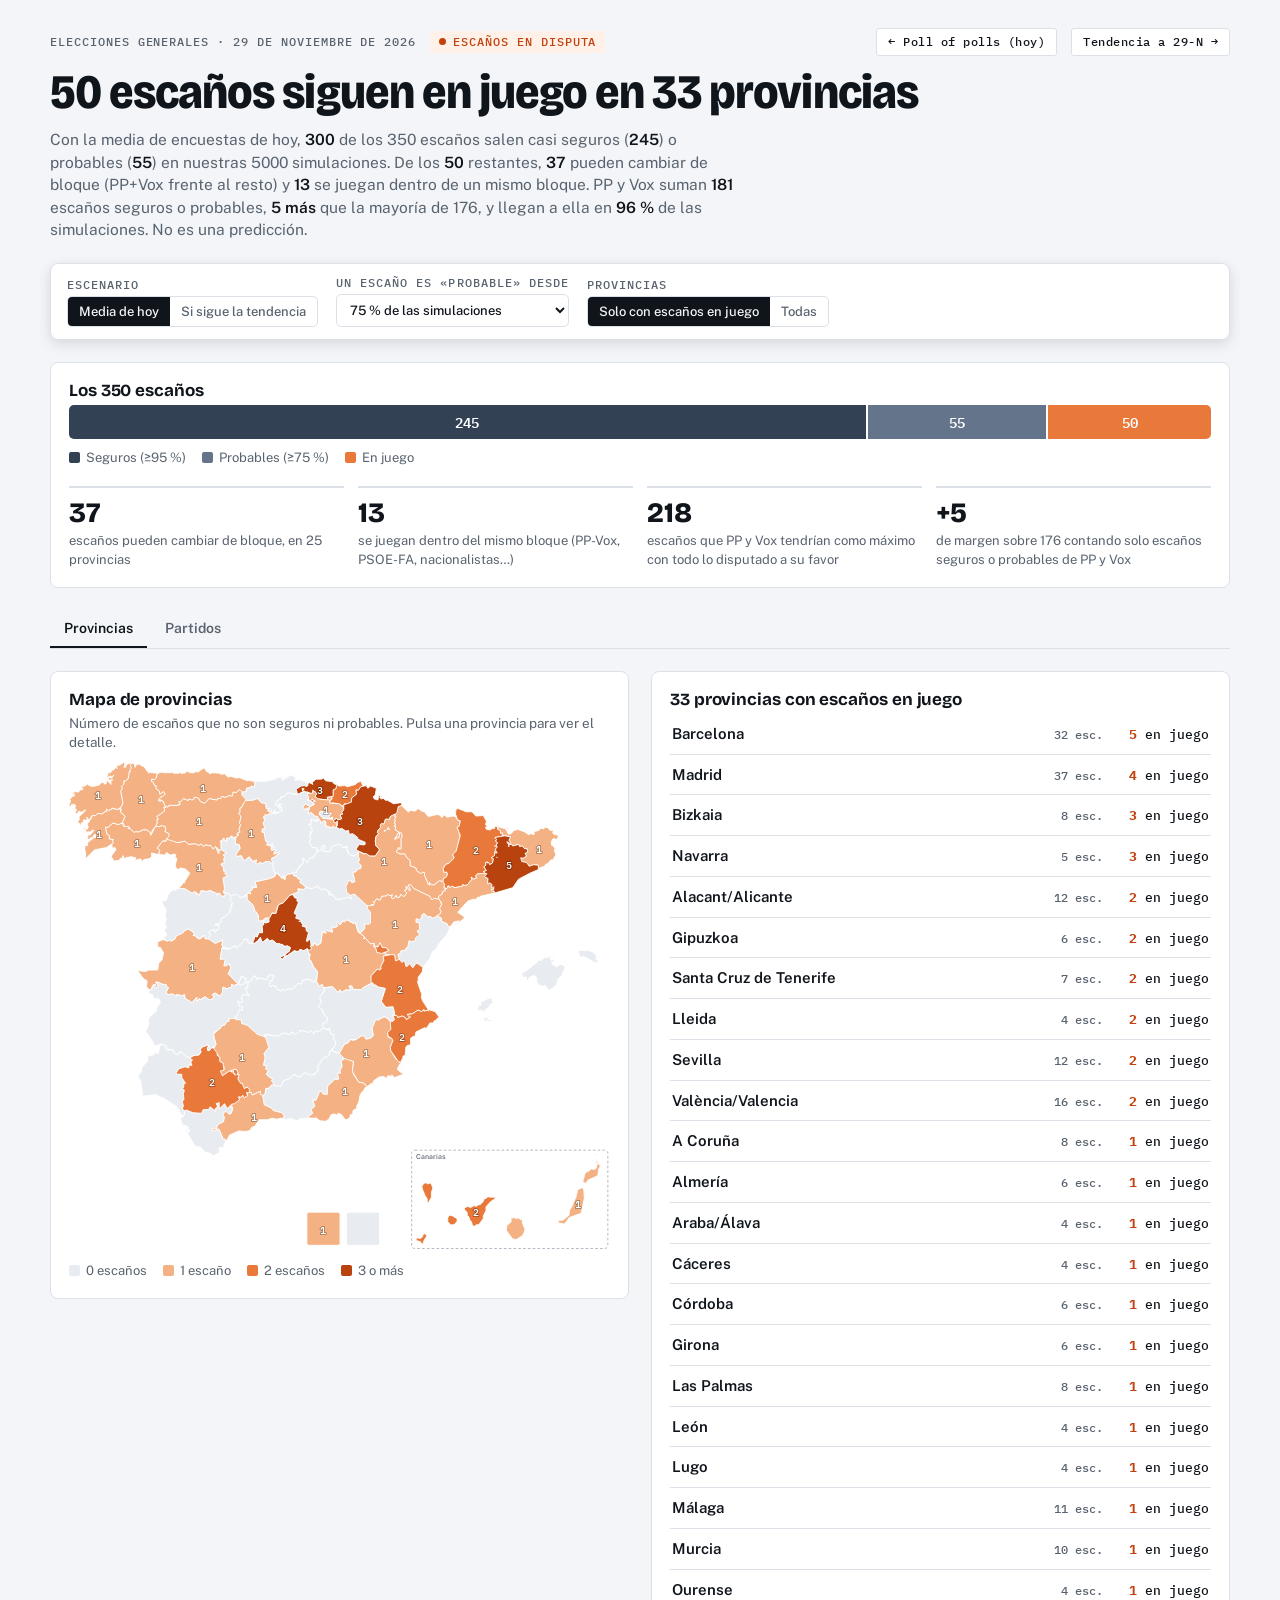
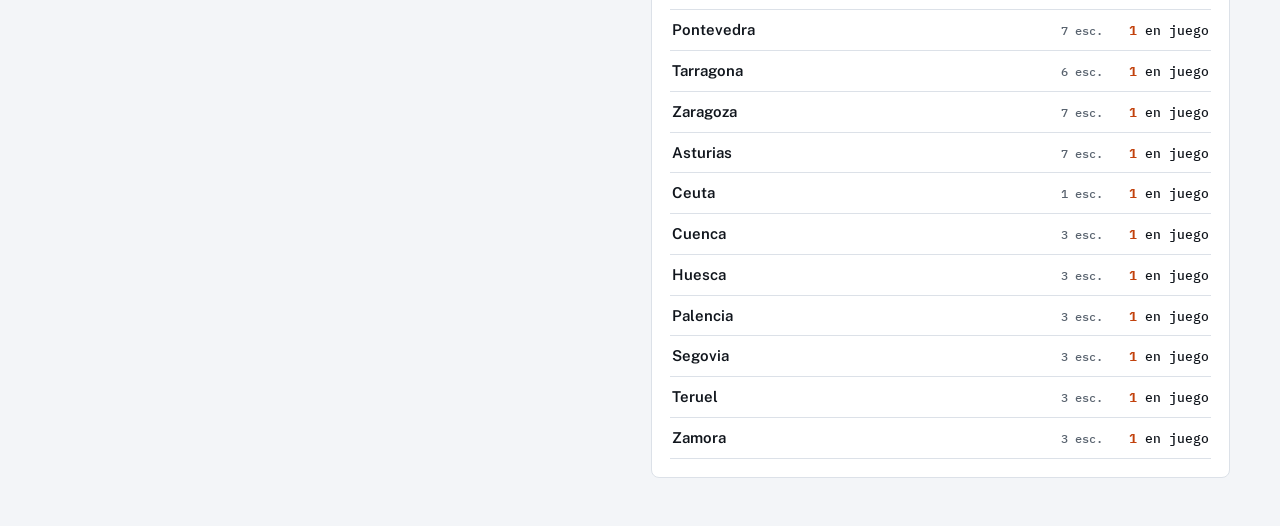
==== commit 907950e3: "Actualiza datos de disputa y encuestas Co-authored-by: Copilot App <223556219+Copilot@users.noreply." ====
--- a/disputa.html
+++ b/disputa.html
@@ -414,7 +414,7 @@
 '35':['Las Palmas',0,8],'38':['Tenerife',1,8],'51':['Ceuta',3,8],'52':['Melilla',4,8]};
 const ABBR={'15':'COR','27':'LUG','33':'AST','39':'CAN','48':'BIZ','20':'GIP','31':'NAV','17':'GIR','36':'PON','32':'OUR','24':'LEO','34':'PAL','09':'BUR','01':'ALA','26':'RIO','22':'HUE','25':'LLE','08':'BCN','49':'ZAM','47':'VLL','40':'SEG','42':'SOR','19':'GUA','50':'ZAR','43':'TAR','37':'SAL','05':'AVI','28':'MAD','16':'CUE','44':'TER','12':'CAS','10':'CAC','45':'TOL','13':'CRE','02':'ALB','46':'VAL','07':'BAL','06':'BAD','14':'COD','23':'JAE','30':'MUR','03':'ALI','21':'HUV','41':'SEV','29':'MAL','18':'GRA','04':'ALM','11':'CAD','35':'LPA','38':'TFE','51':'CEU','52':'MEL'};
 
-const DS={"parties":[{"k":"PP","name":"PP"},{"k":"PSOE","name":"PSOE"},{"k":"VOX","name":"Vox"},{"k":"SUMAR","name":"Frente Amplio"},{"k":"PODEMOS","name":"Podemos"},{"k":"SALF","name":"Se Acabó la Fiesta"},{"k":"ERC","name":"ERC"},{"k":"JUNTS","name":"Junts"},{"k":"BILDU","name":"EH Bildu"},{"k":"PNV","name":"PNV"},{"k":"BNG","name":"BNG"},{"k":"CC","name":"CC"},{"k":"UPN","name":"UPN"},{"k":"ADELANTE","name":"Adelante Andalucía"},{"k":"COMPROMIS","name":"Compromís-Front Valencià"},{"k":"UPC","name":"Unidad del Pueblo Canario"},{"k":"OTROS","name":"Otros"}],"data":{"hoy":{"N":5000,"T":{"PP":0.3077689070992115,"PSOE":0.2760146585457867,"VOX":0.188743782416455,"SUMAR":0.057445818597638455,"PODEMOS":0.012722700307360862,"SALF":0.018245461139770502,"ERC":0.02453641225105569,"JUNTS":0.013947636960782798,"BILDU":0.013115377386336573,"PNV":0.009526193254387557,"BNG":0.0070957601233821,"CC":0.004248847017191319,"UPN":0.002120036122162038,"ADELANTE":0.01654361109698512,"COMPROMIS":0.010394044855208083,"UPC":0.0028243541210865677,"OTROS":0.026506398705199035,"BLANCO":0.008200000000000004},"groups":[{"id":"pp","label":"PP","mean":127.4136,"p176":0},{"id":"pp_vox","label":"PP + Vox","mean":195.239,"p176":0.975},{"id":"pp_vox_der","label":"PP + Vox + derecha","mean":197.2662,"p176":0.984},{"id":"pp_vox_der_j","label":"PP + Vox + derecha + Junts","mean":202.113,"p176":0.9958},{"id":"psoe_socios","label":"PSOE + Frente Amplio + socios de investidura","mean":153.892,"p176":0.016},{"id":"psoe_socios_sj","label":"PSOE + Frente Amplio + socios sin Junts","mean":149.0452,"p176":0.0044},{"id":"psoe_sumar","label":"PSOE + Frente Amplio","mean":119.697,"p176":0},{"id":"psoe","label":"Solo PSOE","mean":111.0844,"p176":0}],"seatsNat":{"PP":127.4136,"PSOE":111.0844,"VOX":67.8254,"SUMAR":8.6126,"PODEMOS":0.3518,"SALF":0.0762,"ERC":9.5974,"JUNTS":4.8468,"BILDU":6.065,"PNV":3.9284,"BNG":1.5632,"CC":1.1582,"UPN":0.7928,"ADELANTE":3.7648,"COMPROMIS":2.2934,"UPC":0.626},"prov":[{"id":"04","name":"Almería","seats":6,"ccaa":"01","hist":{"PP":[0,0,2410,2588,2,0,0],"PSOE":[0,2090,2909,1,0,0,0],"VOX":[0,571,4361,68,0,0,0]},"bh":[0,0,0,1,2909,2090,0],"cent":[2,2,2,0,0,0,0,0,0,0,0,0,0,0,0,0],"sh":[0.3584,0.2437,0.2739,0.0342,0.0097,0.0264,0,0,0,0,0,0,0,0.0317,0,0,0.014,0.008]},{"id":"11","name":"Cádiz","seats":9,"ccaa":"01","hist":{"PP":[0,0,335,4171,492,2,0,0,0,0],"PSOE":[0,1,1315,3598,86,0,0,0,0,0],"VOX":[0,379,4422,199,0,0,0,0,0,0],"SUMAR":[4663,337,0,0,0,0,0,0,0,0],"ADELANTE":[387,3427,1080,99,6,1,0,0,0,0]},"bh":[0,0,0,30,567,3803,592,8,0,0],"cent":[3,3,2,0,0,0,0,0,0,0,0,0,0,1,0,0],"sh":[0.2837,0.2594,0.1944,0.0615,0.0174,0.0231,0,0,0,0,0,0,0,0.1344,0,0,0.0152,0.0108]},{"id":"14","name":"Córdoba","seats":6,"ccaa":"01","hist":{"PP":[0,0,1919,3081,0,0,0],"PSOE":[0,152,4608,240,0,0,0],"VOX":[1,4129,870,0,0,0,0],"SUMAR":[4947,53,0,0,0,0,0],"ADELANTE":[4098,896,5,1,0,0,0]},"bh":[0,0,1,1119,3809,71,0],"cent":[3,2,1,0,0,0,0,0,0,0,0,0,0,0,0,0],"sh":[0.3259,0.2648,0.192,0.069,0.0195,0.0209,0,0,0,0,0,0,0,0.0831,0,0,0.0151,0.0099]},{"id":"18","name":"Granada","seats":7,"ccaa":"01","hist":{"PP":[0,0,849,4091,60,0,0,0],"PSOE":[0,9,3888,1102,1,0,0,0],"VOX":[0,897,4084,19,0,0,0,0],"SUMAR":[4985,15,0,0,0,0,0,0],"ADELANTE":[4447,549,4,0,0,0,0,0]},"bh":[0,0,0,42,1584,3373,1,0],"cent":[3,2,2,0,0,0,0,0,0,0,0,0,0,0,0,0],"sh":[0.3197,0.2734,0.2162,0.0587,0.0166,0.023,0,0,0,0,0,0,0,0.0683,0,0,0.0157,0.0083]},{"id":"21","name":"Huelva","seats":5,"ccaa":"01","hist":{"PP":[0,78,4889,33,0,0],"PSOE":[0,241,4753,6,0,0],"VOX":[5,4946,49,0,0,0],"ADELANTE":[4765,234,1,0,0,0]},"bh":[0,0,73,4855,72,0],"cent":[2,2,1,0,0,0,0,0,0,0,0,0,0,0,0,0],"sh":[0.3118,0.2959,0.1984,0.0524,0.0148,0.0194,0,0,0,0,0,0,0,0.0796,0,0,0.0182,0.0095]},{"id":"23","name":"Jaén","seats":5,"ccaa":"01","hist":{"PP":[0,10,4951,39,0,0],"PSOE":[0,85,4913,2,0,0],"VOX":[0,4949,51,0,0,0],"ADELANTE":[4997,3,0,0,0,0]},"bh":[0,0,2,4916,82,0],"cent":[2,2,1,0,0,0,0,0,0,0,0,0,0,0,0,0],"sh":[0.3292,0.3074,0.2058,0.0412,0.0117,0.0185,0,0,0,0,0,0,0,0.0449,0,0,0.0342,0.0071]},{"id":"29","name":"Málaga","seats":11,"ccaa":"01","hist":{"PP":[0,0,0,258,3465,1266,11,0,0,0,0,0],"PSOE":[0,0,305,3967,726,2,0,0,0,0,0,0],"VOX":[0,2,1853,3066,79,0,0,0,0,0,0,0],"SUMAR":[3842,1158,0,0,0,0,0,0,0,0,0,0],"SALF":[4997,3,0,0,0,0,0,0,0,0,0,0],"ADELANTE":[1279,3305,393,21,2,0,0,0,0,0,0,0]},"bh":[0,0,0,0,0,49,1276,3055,614,6,0,0],"cent":[4,3,3,0,0,0,0,0,0,0,0,0,0,1,0,0],"sh":[0.3208,0.2441,0.2135,0.0601,0.0171,0.0265,0,0,0,0,0,0,0,0.0903,0,0,0.0182,0.0095]},{"id":"41","name":"Sevilla","seats":12,"ccaa":"01","hist":{"PP":[0,0,3,1325,3383,289,0,0,0,0,0,0,0],"PSOE":[0,0,3,747,3469,773,8,0,0,0,0,0,0],"VOX":[0,48,3772,1172,8,0,0,0,0,0,0,0,0],"SUMAR":[2182,2815,3,0,0,0,0,0,0,0,0,0,0],"PODEMOS":[4999,1,0,0,0,0,0,0,0,0,0,0,0],"ADELANTE":[225,2847,1616,287,22,2,1,0,0,0,0,0,0]},"bh":[0,0,0,0,14,949,3001,997,39,0,0,0,0],"cent":[4,4,2,1,0,0,0,0,0,0,0,0,0,1,0,0],"sh":[0.2742,0.2897,0.177,0.0677,0.0191,0.0229,0,0,0,0,0,0,0,0.1221,0,0,0.0174,0.0101]},{"id":"22","name":"Huesca","seats":3,"ccaa":"02","hist":{"PP":[0,1505,3495,0],"PSOE":[0,4311,689,0],"VOX":[4185,815,0,0],"SUMAR":[4999,1,0,0]},"bh":[0,690,4310,0],"cent":[2,1,0,0,0,0,0,0,0,0,0,0,0,0,0,0],"sh":[0.3626,0.3146,0.1585,0.0796,0.0225,0.0185,0,0,0,0,0,0,0,0,0,0,0.0334,0.0102]},{"id":"44","name":"Teruel","seats":3,"ccaa":"02","hist":{"PP":[0,2376,2624,0],"PSOE":[0,4714,286,0],"VOX":[2910,2090,0,0]},"bh":[0,286,4714,0],"cent":[2,1,0,0,0,0,0,0,0,0,0,0,0,0,0,0],"sh":[0.3236,0.2677,0.1589,0.0367,0.0104,0.0179,0,0,0,0,0,0,0,0,0,0,0.1795,0.0053]},{"id":"50","name":"Zaragoza","seats":7,"ccaa":"02","hist":{"PP":[0,0,433,4233,334,0,0,0],"PSOE":[0,4,3006,1988,2,0,0,0],"VOX":[0,3669,1331,0,0,0,0,0],"SUMAR":[3221,1778,1,0,0,0,0,0]},"bh":[0,0,0,184,3400,1416,0,0],"cent":[3,3,1,0,0,0,0,0,0,0,0,0,0,0,0,0],"sh":[0.3398,0.2887,0.1843,0.0933,0.0263,0.0202,0,0,0,0,0,0,0,0,0,0,0.0383,0.0091]},{"id":"33","name":"Asturias","seats":7,"ccaa":"03","hist":{"PP":[0,1,1529,3400,70,0,0,0],"PSOE":[0,1,1569,3349,81,0,0,0],"VOX":[0,3691,1308,1,0,0,0,0],"SUMAR":[3361,1637,2,0,0,0,0,0]},"bh":[0,0,0,818,3515,667,0,0],"cent":[3,3,1,0,0,0,0,0,0,0,0,0,0,0,0,0],"sh":[0.3231,0.3231,0.189,0.095,0.0269,0.0142,0,0,0,0,0,0,0,0,0,0,0.0182,0.0105]},{"id":"07","name":"Illes Balears","seats":8,"ccaa":"04","hist":{"PP":[0,0,412,4301,287,0,0,0,0],"PSOE":[0,10,3823,1166,1,0,0,0,0],"VOX":[0,827,4129,44,0,0,0,0,0],"SUMAR":[377,4496,127,0,0,0,0,0,0]},"bh":[0,0,0,5,1017,3859,119,0,0],"cent":[3,2,2,1,0,0,0,0,0,0,0,0,0,0,0,0],"sh":[0.3327,0.2706,0.2184,0.1316,0,0.0208,0,0,0,0,0,0,0,0,0,0,0.0165,0.0094]},{"id":"35","name":"Las Palmas","seats":8,"ccaa":"05","hist":{"PP":[9,258,3976,757,0,0,0,0,0],"PSOE":[5,50,1068,3532,345,0,0,0,0],"VOX":[7,107,2659,2201,26,0,0,0,0],"CC":[3905,911,144,29,5,3,2,0,1],"UPC":[3605,1078,221,51,25,14,3,1,2]},"bh":[5,6,62,187,1914,2690,136,0,0],"cent":[2,3,3,0,0,0,0,0,0,0,0,0,0,0,0,0],"sh":[0.2195,0.2764,0.2442,0,0,0.0236,0,0,0,0,0,0.0627,0,0,0,0.0716,0.0965,0.0055]},{"id":"38","name":"Santa Cruz de Tenerife","seats":7,"ccaa":"05","hist":{"PP":[12,294,3292,1396,6,0,0,0],"PSOE":[19,524,3808,646,3,0,0,0],"VOX":[30,1864,3058,48,0,0,0,0],"CC":[1950,2078,670,207,79,6,5,5],"UPC":[4014,813,116,38,13,2,3,1]},"bh":[12,18,240,1232,2470,1028,0,0],"cent":[2,2,2,0,0,0,0,0,0,0,0,1,0,0,0,0],"sh":[0.2721,0.2535,0.2099,0,0,0.0215,0,0,0,0,0,0.1413,0,0,0,0.0685,0.0241,0.0089]},{"id":"39","name":"Cantabria","seats":5,"ccaa":"06","hist":{"PP":[0,4,4498,498,0,0],"PSOE":[0,588,4412,0,0,0],"VOX":[9,4888,103,0,0,0]},"bh":[0,0,0,4412,588,0],"cent":[2,2,1,0,0,0,0,0,0,0,0,0,0,0,0,0],"sh":[0.3702,0.306,0.2105,0.0541,0.0153,0.0218,0,0,0,0,0,0,0,0,0,0,0.0126,0.0095]},{"id":"02","name":"Albacete","seats":4,"ccaa":"08","hist":{"PP":[0,157,4784,59,0],"PSOE":[0,4325,675,0,0],"VOX":[577,4423,0,0,0]},"bh":[0,0,675,4325,0],"cent":[2,1,1,0,0,0,0,0,0,0,0,0,0,0,0,0],"sh":[0.4044,0.3095,0.1906,0.0418,0.0119,0.0223,0,0,0,0,0,0,0,0,0,0,0.011,0.0086]},{"id":"13","name":"Ciudad Real","seats":5,"ccaa":"08","hist":{"PP":[0,0,4069,931,0,0],"PSOE":[0,822,4176,2,0,0],"VOX":[113,4885,2,0,0,0]},"bh":[0,0,2,4176,822,0],"cent":[2,2,1,0,0,0,0,0,0,0,0,0,0,0,0,0],"sh":[0.4118,0.3188,0.1878,0.036,0.0102,0.0173,0,0,0,0,0,0,0,0,0,0,0.0095,0.0086]},{"id":"16","name":"Cuenca","seats":3,"ccaa":"08","hist":{"PP":[0,1555,3445,0],"PSOE":[0,4566,434,0],"VOX":[3879,1121,0,0]},"bh":[0,434,4566,0],"cent":[2,1,0,0,0,0,0,0,0,0,0,0,0,0,0,0],"sh":[0.4039,0.3374,0.1811,0.0327,0.0092,0.0166,0,0,0,0,0,0,0,0,0,0,0.0103,0.0089]},{"id":"19","name":"Guadalajara","seats":3,"ccaa":"08","hist":{"PP":[0,4095,905,0],"PSOE":[5,4960,35,0],"VOX":[935,4065,0,0]},"bh":[0,35,4960,5],"cent":[1,1,1,0,0,0,0,0,0,0,0,0,0,0,0,0],"sh":[0.3693,0.2968,0.2149,0.0536,0.0153,0.0249,0,0,0,0,0,0,0,0,0,0,0.0167,0.0084]},{"id":"45","name":"Toledo","seats":6,"ccaa":"08","hist":{"PP":[0,0,862,4123,15,0,0],"PSOE":[0,141,4718,141,0,0,0],"VOX":[0,4153,847,0,0,0,0]},"bh":[0,0,0,141,4718,141,0],"cent":[3,2,1,0,0,0,0,0,0,0,0,0,0,0,0,0],"sh":[0.3866,0.2943,0.219,0.0482,0.0137,0.0198,0,0,0,0,0,0,0,0,0,0,0.0114,0.007]},{"id":"05","name":"Ávila","seats":3,"ccaa":"07","hist":{"PP":[0,4335,665,0],"PSOE":[197,4803,0,0],"VOX":[468,4532,0,0]},"bh":[0,0,4803,197],"cent":[1,1,1,0,0,0,0,0,0,0,0,0,0,0,0,0],"sh":[0.3761,0.2444,0.2333,0.0273,0.0077,0.0165,0,0,0,0,0,0,0,0,0,0,0.0884,0.0063]},{"id":"09","name":"Burgos","seats":4,"ccaa":"07","hist":{"PP":[0,889,4110,1,0],"PSOE":[0,3880,1120,0,0],"VOX":[232,4768,0,0,0]},"bh":[0,0,1120,3880,0],"cent":[2,1,1,0,0,0,0,0,0,0,0,0,0,0,0,0],"sh":[0.3633,0.3166,0.206,0.0472,0.0134,0.0162,0,0,0,0,0,0,0,0,0,0,0.0282,0.0092]},{"id":"24","name":"León","seats":4,"ccaa":"07","hist":{"PP":[0,1627,3373,0,0],"PSOE":[0,3277,1723,0,0],"VOX":[99,4898,3,0,0]},"bh":[0,0,1723,3277,0],"cent":[2,1,1,0,0,0,0,0,0,0,0,0,0,0,0,0],"sh":[0.3237,0.3037,0.2042,0.036,0.0102,0.016,0,0,0,0,0,0,0,0,0,0,0.1005,0.0057]},{"id":"34","name":"Palencia","seats":3,"ccaa":"07","hist":{"PP":[0,3697,1303,0],"PSOE":[2,4850,148,0],"VOX":[1449,3551,0,0]},"bh":[0,148,4850,2],"cent":[1,1,1,0,0,0,0,0,0,0,0,0,0,0,0,0],"sh":[0.3724,0.3155,0.2067,0.0328,0.0093,0.0163,0,0,0,0,0,0,0,0,0,0,0.0385,0.0086]},{"id":"37","name":"Salamanca","seats":4,"ccaa":"07","hist":{"PP":[0,21,4976,3,0],"PSOE":[0,4970,30,0,0],"VOX":[12,4988,0,0,0]},"bh":[0,0,30,4970,0],"cent":[2,1,1,0,0,0,0,0,0,0,0,0,0,0,0,0],"sh":[0.4156,0.2767,0.2291,0.0297,0.0085,0.0151,0,0,0,0,0,0,0,0,0,0,0.017,0.0083]},{"id":"40","name":"Segovia","seats":3,"ccaa":"07","hist":{"PP":[0,3636,1364,0],"PSOE":[39,4956,5,0],"VOX":[1330,3670,0,0]},"bh":[0,5,4956,39],"cent":[1,1,1,0,0,0,0,0,0,0,0,0,0,0,0,0],"sh":[0.4007,0.2794,0.223,0.0437,0.0124,0.0174,0,0,0,0,0,0,0,0,0,0,0.0134,0.0099]},{"id":"42","name":"Soria","seats":2,"ccaa":"07","hist":{"PP":[0,4998,2],"PSOE":[12,4988,0],"VOX":[4990,10,0]},"bh":[0,4988,12],"cent":[1,1,0,0,0,0,0,0,0,0,0,0,0,0,0,0],"sh":[0.323,0.2631,0.1619,0.0179,0.0051,0.013,0,0,0,0,0,0,0,0,0,0,0.2106,0.0055]},{"id":"47","name":"Valladolid","seats":5,"ccaa":"07","hist":{"PP":[0,12,4629,359,0,0],"PSOE":[0,705,4294,1,0,0],"VOX":[0,4643,357,0,0,0]},"bh":[0,0,1,4294,705,0],"cent":[2,2,1,0,0,0,0,0,0,0,0,0,0,0,0,0],"sh":[0.3622,0.298,0.2352,0.0481,0.0136,0.0178,0,0,0,0,0,0,0,0,0,0,0.0175,0.0076]},{"id":"49","name":"Zamora","seats":3,"ccaa":"07","hist":{"PP":[0,3160,1840,0],"PSOE":[9,4965,26,0],"VOX":[1857,3143,0,0]},"bh":[0,26,4965,9],"cent":[1,1,1,0,0,0,0,0,0,0,0,0,0,0,0,0],"sh":[0.3974,0.2964,0.2108,0.0309,0.0087,0.0138,0,0,0,0,0,0,0,0,0,0,0.033,0.009]},{"id":"08","name":"Barcelona","seats":32,"ccaa":"09","hist":{"PP":[0,0,2,109,1359,2531,911,88,0,0,0,0,0,0,0,0,0,0,0,0,0,0,0,0,0,0,0,0,0,0,0,0,0],"PSOE":[0,0,0,0,0,1,7,32,181,671,1264,1471,929,358,74,12,0,0,0,0,0,0,0,0,0,0,0,0,0,0,0,0,0],"VOX":[0,0,1,23,425,1806,1937,701,96,10,1,0,0,0,0,0,0,0,0,0,0,0,0,0,0,0,0,0,0,0,0,0,0],"SUMAR":[1,256,2797,1708,223,13,2,0,0,0,0,0,0,0,0,0,0,0,0,0,0,0,0,0,0,0,0,0,0,0,0,0,0],"SALF":[4994,6,0,0,0,0,0,0,0,0,0,0,0,0,0,0,0,0,0,0,0,0,0,0,0,0,0,0,0,0,0,0,0],"ERC":[0,4,54,422,935,1212,996,645,387,206,76,32,19,5,3,3,1,0,0,0,0,0,0,0,0,0,0,0,0,0,0,0,0],"JUNTS":[24,664,1765,1415,688,301,92,35,13,2,1,0,0,0,0,0,0,0,0,0,0,0,0,0,0,0,0,0,0,0,0,0,0]},"bh":[0,0,0,0,1,1,8,40,239,747,1369,1473,821,239,52,10,0,0,0,0,0,0,0,0,0,0,0,0,0,0,0,0,0],"cent":[5,11,5,2,0,0,6,3,0,0,0,0,0,0,0,0],"sh":[0.1424,0.296,0.1618,0.0762,0,0.0126,0.1618,0.0853,0,0,0,0,0,0,0,0,0.0557,0.0081]},{"id":"17","name":"Girona","seats":6,"ccaa":"09","hist":{"PP":[2607,2393,0,0,0,0,0],"PSOE":[1,695,4086,218,0,0,0],"VOX":[77,4745,178,0,0,0,0],"SUMAR":[4986,14,0,0,0,0,0],"ERC":[88,3007,1734,168,3,0,0],"JUNTS":[426,3311,1131,122,9,1,0]},"bh":[73,2448,2391,88,0,0,0],"cent":[1,2,1,0,0,0,1,1,0,0,0,0,0,0,0,0],"sh":[0.0981,0.2352,0.1494,0.0538,0,0.01,0.1878,0.1663,0,0,0,0,0,0,0,0,0.0903,0.0093]},{"id":"25","name":"Lleida","seats":4,"ccaa":"09","hist":{"PP":[3282,1718,0,0,0],"PSOE":[11,4279,710,0,0],"VOX":[1671,3329,0,0,0],"ERC":[219,3382,1324,75,0],"JUNTS":[2193,2617,188,2,0]},"bh":[1055,2843,1102,0,0],"cent":[0,1,1,0,0,0,1,1,0,0,0,0,0,0,0,0],"sh":[0.127,0.234,0.1424,0.0378,0,0.0103,0.2311,0.1499,0,0,0,0,0,0,0,0,0.0566,0.011]},{"id":"43","name":"Tarragona","seats":6,"ccaa":"09","hist":{"PP":[226,4769,5,0,0,0,0],"PSOE":[0,380,4171,449,0,0,0],"VOX":[2,3099,1896,3,0,0,0],"SUMAR":[4992,8,0,0,0,0,0],"ERC":[120,3262,1508,104,6,0,0],"JUNTS":[3408,1556,34,2,0,0,0]},"bh":[2,188,2944,1861,5,0,0],"cent":[1,2,2,0,0,0,1,0,0,0,0,0,0,0,0,0],"sh":[0.1364,0.2595,0.198,0.0541,0,0.0138,0.1882,0.093,0,0,0,0,0,0,0,0,0.0485,0.0084]},{"id":"06","name":"Badajoz","seats":5,"ccaa":"11","hist":{"PP":[0,6,4775,219,0,0],"PSOE":[0,173,4802,25,0,0],"VOX":[66,4933,1,0,0,0]},"bh":[0,0,25,4802,173,0],"cent":[2,2,1,0,0,0,0,0,0,0,0,0,0,0,0,0],"sh":[0.3783,0.3382,0.1863,0.043,0.0121,0.0153,0,0,0,0,0,0,0,0,0,0,0.0184,0.0084]},{"id":"10","name":"Cáceres","seats":4,"ccaa":"11","hist":{"PP":[0,707,4273,20,0],"PSOE":[0,3038,1960,2,0],"VOX":[1277,3723,0,0,0]},"bh":[0,2,1960,3038,0],"cent":[2,1,1,0,0,0,0,0,0,0,0,0,0,0,0,0],"sh":[0.3809,0.3355,0.1856,0.0436,0.0123,0.0139,0,0,0,0,0,0,0,0,0,0,0.0207,0.0075]},{"id":"15","name":"A Coruña","seats":8,"ccaa":"12","hist":{"PP":[0,0,25,1089,3481,405,0,0,0],"PSOE":[0,58,3317,1620,5,0,0,0,0],"VOX":[26,4805,169,0,0,0,0,0,0],"SUMAR":[4676,324,0,0,0,0,0,0,0],"BNG":[1956,2472,503,59,10,0,0,0,0]},"bh":[0,0,2,37,1040,3392,529,0,0],"cent":[4,2,1,0,0,0,0,0,0,0,1,0,0,0,0,0],"sh":[0.3877,0.2531,0.1377,0.0658,0.0187,0.0092,0,0,0,0,0.113,0,0,0,0,0,0.0071,0.0077]},{"id":"27","name":"Lugo","seats":4,"ccaa":"12","hist":{"PP":[0,10,2006,2984,0],"PSOE":[1,4010,989,0,0],"VOX":[4747,253,0,0,0],"BNG":[4226,763,11,0,0]},"bh":[0,10,1753,3237,0],"cent":[3,1,0,0,0,0,0,0,0,0,0,0,0,0,0,0],"sh":[0.4519,0.2726,0.1209,0.0279,0.008,0.0079,0,0,0,0,0.0985,0,0,0,0,0,0.006,0.0063]},{"id":"32","name":"Ourense","seats":4,"ccaa":"12","hist":{"PP":[0,10,2272,2718,0],"PSOE":[2,3996,1002,0,0],"VOX":[4392,608,0,0,0],"BNG":[4328,660,12,0,0]},"bh":[0,10,1664,3326,0],"cent":[3,1,0,0,0,0,0,0,0,0,0,0,0,0,0,0],"sh":[0.4461,0.2719,0.1287,0.0292,0.0083,0.0085,0,0,0,0,0.0945,0,0,0,0,0,0.0068,0.006]},{"id":"36","name":"Pontevedra","seats":7,"ccaa":"12","hist":{"PP":[0,0,320,3826,854,0,0,0],"PSOE":[0,32,3200,1764,4,0,0,0],"VOX":[189,4796,15,0,0,0,0,0],"SUMAR":[4752,248,0,0,0,0,0,0],"BNG":[2671,2047,242,39,1,0,0,0]},"bh":[0,0,31,421,3705,843,0,0],"cent":[3,2,1,0,0,0,0,0,0,0,1,0,0,0,0,0],"sh":[0.3582,0.2846,0.1321,0.0719,0.0205,0.0103,0,0,0,0,0.1069,0,0,0,0,0,0.0087,0.0068]},{"id":"28","name":"Madrid","seats":37,"ccaa":"13","hist":{"PP":[0,0,0,0,0,0,0,0,0,0,0,0,5,88,405,1100,1571,1195,489,129,18,0,0,0,0,0,0,0,0,0,0,0,0,0,0,0,0,0],"PSOE":[0,0,0,0,0,0,2,41,438,1397,1786,986,308,39,3,0,0,0,0,0,0,0,0,0,0,0,0,0,0,0,0,0,0,0,0,0,0,0],"VOX":[0,0,0,0,1,104,995,2040,1437,368,51,4,0,0,0,0,0,0,0,0,0,0,0,0,0,0,0,0,0,0,0,0,0,0,0,0,0,0],"SUMAR":[0,3,536,2389,1649,387,35,0,1,0,0,0,0,0,0,0,0,0,0,0,0,0,0,0,0,0,0,0,0,0,0,0,0,0,0,0,0,0],"PODEMOS":[3442,1367,182,9,0,0,0,0,0,0,0,0,0,0,0,0,0,0,0,0,0,0,0,0,0,0,0,0,0,0,0,0,0,0,0,0,0,0],"SALF":[4656,338,6,0,0,0,0,0,0,0,0,0,0,0,0,0,0,0,0,0,0,0,0,0,0,0,0,0,0,0,0,0,0,0,0,0,0,0]},"bh":[0,0,0,0,0,0,0,0,0,0,0,0,0,0,0,0,0,0,0,10,56,319,864,1521,1368,688,156,18,0,0,0,0,0,0,0,0,0,0],"cent":[16,10,7,4,0,0,0,0,0,0,0,0,0,0,0,0],"sh":[0.4002,0.2502,0.1863,0.094,0.0268,0.0198,0,0,0,0,0,0,0,0,0,0,0.0147,0.0081]},{"id":"31","name":"Navarra","seats":5,"ccaa":"15","hist":{"PP":[1041,3924,35,0,0,0],"PSOE":[162,1436,3110,292,0,0],"VOX":[1273,3690,37,0,0,0],"SUMAR":[4862,138,0,0,0,0],"BILDU":[1361,2845,650,117,23,4],"UPN":[2762,1340,429,228,123,118]},"bh":[605,1103,3221,71,0,0],"cent":[1,1,1,0,0,0,0,0,1,0,0,0,1,0,0,0],"sh":[0.1392,0.253,0.1349,0.0701,0.0198,0.0131,0,0,0.1653,0,0,0,0.152,0,0,0,0.0441,0.0085]},{"id":"01","name":"Araba/Álava","seats":4,"ccaa":"16","hist":{"PP":[401,4474,125,0,0],"PSOE":[60,2258,2632,50,0],"VOX":[4253,747,0,0,0],"SUMAR":[4972,28,0,0,0],"BILDU":[1213,3169,558,56,4],"PNV":[2864,1929,192,13,2]},"bh":[398,3740,855,7,0],"cent":[1,1,0,0,0,0,0,0,1,1,0,0,0,0,0,0],"sh":[0.1884,0.2652,0.1071,0.0693,0.0196,0.0103,0,0,0.1849,0.1369,0,0,0,0,0,0,0.0141,0.0042]},{"id":"20","name":"Gipuzkoa","seats":6,"ccaa":"16","hist":{"PP":[3004,1995,1,0,0,0,0],"PSOE":[101,1365,2982,546,6,0,0],"VOX":[4817,183,0,0,0,0,0],"SUMAR":[4874,126,0,0,0,0,0],"BILDU":[13,735,2175,1463,546,65,3],"PNV":[503,2735,1379,327,53,2,1]},"bh":[2965,1890,145,0,0,0,0],"cent":[0,2,0,0,0,0,0,0,3,1,0,0,0,0,0,0],"sh":[0.0967,0.2374,0.0688,0.0615,0.0173,0.0074,0,0,0.302,0.1915,0,0,0,0,0,0,0.0117,0.0056]},{"id":"48","name":"Bizkaia","seats":8,"ccaa":"16","hist":{"PP":[427,4230,343,0,0,0,0,0,0],"PSOE":[25,347,1930,2342,352,4,0,0,0],"VOX":[2907,2093,0,0,0,0,0,0,0],"SUMAR":[4498,501,1,0,0,0,0,0,0],"BILDU":[80,1916,1995,763,191,43,11,1,0],"PNV":[89,1469,1922,1004,367,115,28,4,2]},"bh":[424,2387,1945,244,0,0,0,0,0],"cent":[1,3,0,0,0,0,0,0,2,2,0,0,0,0,0,0],"sh":[0.1275,0.2594,0.0816,0.0622,0.0176,0.0088,0,0,0.2017,0.225,0,0,0,0,0,0,0.0104,0.0058]},{"id":"30","name":"Murcia","seats":10,"ccaa":"14","hist":{"PP":[0,0,0,20,2250,2632,98,0,0,0,0],"PSOE":[0,0,2516,2473,11,0,0,0,0,0,0],"VOX":[0,0,832,3824,344,0,0,0,0,0,0],"SUMAR":[4816,184,0,0,0,0,0,0,0,0,0],"SALF":[4999,1,0,0,0,0,0,0,0,0,0]},"bh":[0,0,0,0,0,0,50,2580,2370,0,0],"cent":[5,2,3,0,0,0,0,0,0,0,0,0,0,0,0,0],"sh":[0.3904,0.2324,0.26,0.0533,0.0152,0.0251,0,0,0,0,0,0,0,0,0,0,0.0166,0.007]},{"id":"26","name":"La Rioja","seats":4,"ccaa":"17","hist":{"PP":[0,38,4522,440,0],"PSOE":[0,4396,604,0,0],"VOX":[1006,3994,0,0,0]},"bh":[0,0,604,4396,0],"cent":[2,1,1,0,0,0,0,0,0,0,0,0,0,0,0,0],"sh":[0.4321,0.2917,0.1829,0.0417,0.0119,0.0151,0,0,0,0,0,0,0,0,0,0,0.0155,0.0092]},{"id":"03","name":"Alacant/Alicante","seats":12,"ccaa":"10","hist":{"PP":[0,0,0,18,1746,2984,249,3,0,0,0,0,0],"PSOE":[0,0,14,1837,2972,176,1,0,0,0,0,0,0],"VOX":[0,0,595,3876,526,3,0,0,0,0,0,0,0],"SALF":[4999,1,0,0,0,0,0,0,0,0,0,0,0],"COMPROMIS":[2109,2538,327,22,2,2,0,0,0,0,0,0,0]},"bh":[0,0,0,0,0,2,109,1754,2747,388,0,0,0],"cent":[4,4,3,0,0,0,0,0,0,0,0,0,0,0,1,0],"sh":[0.3526,0.2823,0.2362,0,0,0.024,0,0,0,0,0,0,0,0,0.0807,0,0.0165,0.0078]},{"id":"12","name":"Castelló/Castellón","seats":5,"ccaa":"10","hist":{"PP":[0,92,4737,171,0,0],"PSOE":[0,1103,3897,0,0,0],"VOX":[0,4564,436,0,0,0],"COMPROMIS":[4419,574,7,0,0,0]},"bh":[0,0,64,4357,579,0],"cent":[2,2,1,0,0,0,0,0,0,0,0,0,0,0,0,0],"sh":[0.3414,0.2907,0.2341,0,0,0.0212,0,0,0,0,0,0,0,0,0.0905,0,0.0128,0.0093]},{"id":"46","name":"València/Valencia","seats":16,"ccaa":"10","hist":{"PP":[0,0,0,1,110,1736,2682,458,13,0,0,0,0,0,0,0,0],"PSOE":[0,0,0,31,1097,3014,830,28,0,0,0,0,0,0,0,0,0],"VOX":[0,0,20,1355,3115,500,10,0,0,0,0,0,0,0,0,0,0],"SALF":[4980,20,0,0,0,0,0,0,0,0,0,0,0,0,0,0,0],"COMPROMIS":[306,2545,1545,483,93,24,2,1,1,0,0,0,0,0,0,0,0]},"bh":[0,0,0,0,0,1,1,41,425,1842,2226,454,10,0,0,0,0],"cent":[6,5,4,0,0,0,0,0,0,0,0,0,0,0,1,0],"sh":[0.3285,0.2877,0.2286,0,0,0.0236,0,0,0,0,0,0,0,0,0.1068,0,0.0166,0.0081]},{"id":"51","name":"Ceuta","seats":1,"ccaa":"18","hist":{"PP":[1501,3499],"PSOE":[4519,481],"VOX":[3980,1020]},"bh":[481,4519],"cent":[1,0,0,0,0,0,0,0,0,0,0,0,0,0,0,0],"sh":[0.3576,0.2844,0.2986,0.0136,0.0039,0.027,0,0,0,0,0,0,0,0,0,0,0.0054,0.0096]},{"id":"52","name":"Melilla","seats":1,"ccaa":"19","hist":{"PP":[29,4971],"PSOE":[4989,11],"VOX":[4982,18]},"bh":[11,4989],"cent":[1,0,0,0,0,0,0,0,0,0,0,0,0,0,0,0],"sh":[0.4266,0.2351,0.2263,0.017,0.0048,0.0215,0,0,0,0,0,0,0,0,0,0,0.0596,0.0091]}]},"tend":{"N":5000,"T":{"PP":0.3077689070992115,"PSOE":0.2836355389033812,"VOX":0.18670032026513672,"SUMAR":0.05734753354544088,"PODEMOS":0.008269755199784562,"SALF":0.018245461139770502,"ERC":0.023920320160701374,"JUNTS":0.0139476369607828,"BILDU":0.013115377386336573,"PNV":0.009526193254387557,"BNG":0.007095760123382101,"CC":0.004248847017191319,"UPN":0.002120036122162038,"ADELANTE":0.018873095817398294,"COMPROMIS":0.009945669596615489,"UPC":0.0026923877586037324,"OTROS":0.024347159649713315,"BLANCO":0.008200000000000004},"groups":[{"id":"pp","label":"PP","mean":126.4868,"p176":0},{"id":"pp_vox","label":"PP + Vox","mean":192.7506,"p176":0.9572},{"id":"pp_vox_der","label":"PP + Vox + derecha","mean":194.7566,"p176":0.9716},{"id":"pp_vox_der_j","label":"PP + Vox + derecha + Junts","mean":199.574,"p176":0.9906},{"id":"psoe_socios","label":"PSOE + Frente Amplio + socios de investidura","mean":156.391,"p176":0.0302},{"id":"psoe_socios_sj","label":"PSOE + Frente Amplio + socios sin Junts","mean":151.5736,"p176":0.0102},{"id":"psoe_sumar","label":"PSOE + Frente Amplio","mean":122.3102,"p176":0},{"id":"psoe","label":"Solo PSOE","mean":113.9062,"p176":0}],"seatsNat":{"PP":126.4868,"PSOE":113.9062,"VOX":66.2638,"SUMAR":8.404,"PODEMOS":0.0912,"SALF":0.079,"ERC":9.272,"JUNTS":4.8174,"BILDU":6.0028,"PNV":3.8926,"BNG":1.5342,"CC":1.1476,"UPN":0.7794,"ADELANTE":4.6306,"COMPROMIS":2.1176,"UPC":0.5748},"prov":[{"id":"04","name":"Almería","seats":6,"ccaa":"01","hist":{"PP":[0,0,2645,2353,2,0,0],"PSOE":[0,1683,3315,2,0,0,0],"VOX":[0,728,4222,50,0,0,0],"ADELANTE":[4998,2,0,0,0,0,0]},"bh":[0,0,0,2,3317,1681,0],"cent":[2,2,2,0,0,0,0,0,0,0,0,0,0,0,0,0],"sh":[0.3569,0.2493,0.2698,0.034,0.0063,0.0263,0,0,0,0,0,0,0,0.0366,0,0,0.0128,0.008]},{"id":"11","name":"Cádiz","seats":9,"ccaa":"01","hist":{"PP":[0,0,579,4141,279,1,0,0,0,0],"PSOE":[0,1,1351,3569,79,0,0,0,0,0],"VOX":[0,653,4255,92,0,0,0,0,0,0],"SUMAR":[4738,262,0,0,0,0,0,0,0,0],"ADELANTE":[147,3072,1560,206,14,1,0,0,0,0]},"bh":[0,0,0,63,1016,3641,277,3,0,0],"cent":[3,3,2,0,0,0,0,0,0,0,0,0,0,1,0,0],"sh":[0.2785,0.2616,0.1888,0.0603,0.0111,0.0227,0,0,0,0,0,0,0,0.1527,0,0,0.0137,0.0106]},{"id":"14","name":"Córdoba","seats":6,"ccaa":"01","hist":{"PP":[0,0,2346,2654,0,0,0],"PSOE":[0,134,4556,310,0,0,0],"VOX":[1,4357,642,0,0,0,0],"SUMAR":[4957,43,0,0,0,0,0],"ADELANTE":[3525,1465,9,1,0,0,0]},"bh":[0,0,1,1737,3228,34,0],"cent":[3,2,1,0,0,0,0,0,0,0,0,0,0,0,0,0],"sh":[0.3226,0.2693,0.188,0.0683,0.0125,0.0207,0,0,0,0,0,0,0,0.0951,0,0,0.0137,0.0098]},{"id":"18","name":"Granada","seats":7,"ccaa":"01","hist":{"PP":[0,1,1120,3833,46,0,0,0],"PSOE":[0,8,3643,1349,0,0,0,0],"VOX":[0,1279,3710,11,0,0,0,0],"SUMAR":[4985,15,0,0,0,0,0,0],"ADELANTE":[4023,966,11,0,0,0,0,0]},"bh":[0,0,0,107,2131,2761,1,0],"cent":[3,2,2,0,0,0,0,0,0,0,0,0,0,0,0,0],"sh":[0.3169,0.2785,0.212,0.0582,0.0107,0.0228,0,0,0,0,0,0,0,0.0783,0,0,0.0143,0.0082]},{"id":"21","name":"Huelva","seats":5,"ccaa":"01","hist":{"PP":[0,176,4803,21,0,0],"PSOE":[0,290,4700,10,0,0],"VOX":[11,4961,28,0,0,0],"ADELANTE":[4584,414,2,0,0,0]},"bh":[0,0,178,4782,40,0],"cent":[2,2,1,0,0,0,0,0,0,0,0,0,0,0,0,0],"sh":[0.3081,0.3005,0.194,0.0518,0.0095,0.0192,0,0,0,0,0,0,0,0.0911,0,0,0.0165,0.0094]},{"id":"23","name":"Jaén","seats":5,"ccaa":"01","hist":{"PP":[0,14,4963,23,0,0],"PSOE":[0,47,4946,7,0,0],"VOX":[0,4976,24,0,0,0],"ADELANTE":[4993,7,0,0,0,0]},"bh":[0,0,8,4951,41,0],"cent":[2,2,1,0,0,0,0,0,0,0,0,0,0,0,0,0],"sh":[0.3272,0.3139,0.2023,0.0409,0.0075,0.0184,0,0,0,0,0,0,0,0.0516,0,0,0.0311,0.007]},{"id":"29","name":"Málaga","seats":11,"ccaa":"01","hist":{"PP":[0,0,0,378,3633,985,4,0,0,0,0,0],"PSOE":[0,0,261,3928,807,4,0,0,0,0,0,0],"VOX":[0,5,2340,2607,48,0,0,0,0,0,0,0],"SUMAR":[3996,1004,0,0,0,0,0,0,0,0,0,0],"SALF":[4997,3,0,0,0,0,0,0,0,0,0,0],"ADELANTE":[692,3542,719,42,5,0,0,0,0,0,0,0]},"bh":[0,0,0,0,0,103,1808,2762,327,0,0,0],"cent":[4,3,3,0,0,0,0,0,0,0,0,0,0,1,0,0],"sh":[0.3173,0.2481,0.2089,0.0594,0.011,0.0262,0,0,0,0,0,0,0,0.1033,0,0,0.0165,0.0094]},{"id":"41","name":"Sevilla","seats":12,"ccaa":"01","hist":{"PP":[0,0,15,1759,3062,164,0,0,0,0,0,0,0],"PSOE":[0,0,3,728,3444,817,8,0,0,0,0,0,0],"VOX":[0,105,4085,805,5,0,0,0,0,0,0,0,0],"SUMAR":[2441,2557,2,0,0,0,0,0,0,0,0,0,0],"ADELANTE":[63,2242,2148,478,64,4,0,1,0,0,0,0,0]},"bh":[0,0,0,1,52,1425,2922,583,17,0,0,0,0],"cent":[4,4,2,0,0,0,0,0,0,0,0,0,0,2,0,0],"sh":[0.2696,0.2926,0.1721,0.0665,0.0122,0.0225,0,0,0,0,0,0,0,0.1388,0,0,0.0157,0.0099]},{"id":"22","name":"Huesca","seats":3,"ccaa":"02","hist":{"PP":[0,1628,3372,0],"PSOE":[0,4066,934,0],"VOX":[4307,693,0,0],"SUMAR":[4999,1,0,0]},"bh":[0,935,4065,0],"cent":[2,1,0,0,0,0,0,0,0,0,0,0,0,0,0,0],"sh":[0.3639,0.3244,0.1574,0.0799,0.0147,0.0186,0,0,0,0,0,0,0,0,0,0,0.0307,0.0103]},{"id":"44","name":"Teruel","seats":3,"ccaa":"02","hist":{"PP":[0,2355,2645,0],"PSOE":[0,4586,414,0],"VOX":[3059,1941,0,0]},"bh":[0,414,4586,0],"cent":[2,1,0,0,0,0,0,0,0,0,0,0,0,0,0,0],"sh":[0.3278,0.2787,0.1592,0.0372,0.0068,0.0181,0,0,0,0,0,0,0,0,0,0,0.1667,0.0054]},{"id":"50","name":"Zaragoza","seats":7,"ccaa":"02","hist":{"PP":[0,0,486,4227,287,0,0,0],"PSOE":[0,2,2607,2386,5,0,0,0],"VOX":[0,3883,1117,0,0,0,0,0],"SUMAR":[3312,1688,0,0,0,0,0,0]},"bh":[0,0,0,247,3588,1165,0,0],"cent":[3,3,1,0,0,0,0,0,0,0,0,0,0,0,0,0],"sh":[0.342,0.2985,0.1835,0.0939,0.0172,0.0203,0,0,0,0,0,0,0,0,0,0,0.0353,0.0091]},{"id":"33","name":"Asturias","seats":7,"ccaa":"03","hist":{"PP":[0,1,1622,3323,54,0,0,0],"PSOE":[0,1,1225,3657,117,0,0,0],"VOX":[1,3894,1104,1,0,0,0,0],"SUMAR":[3426,1573,1,0,0,0,0,0]},"bh":[0,0,0,945,3575,480,0,0],"cent":[3,3,1,0,0,0,0,0,0,0,0,0,0,0,0,0],"sh":[0.3244,0.3333,0.1877,0.0954,0.0176,0.0143,0,0,0,0,0,0,0,0,0,0,0.0168,0.0105]},{"id":"07","name":"Illes Balears","seats":8,"ccaa":"04","hist":{"PP":[0,0,447,4225,328,0,0,0,0],"PSOE":[0,3,3391,1598,8,0,0,0,0],"VOX":[0,959,4000,41,0,0,0,0,0],"SUMAR":[641,4292,67,0,0,0,0,0,0]},"bh":[0,0,0,2,1192,3647,159,0,0],"cent":[3,2,2,1,0,0,0,0,0,0,0,0,0,0,0,0],"sh":[0.3338,0.279,0.2167,0.1251,0,0.0208,0,0,0,0,0,0,0,0,0,0,0.0151,0.0095]},{"id":"35","name":"Las Palmas","seats":8,"ccaa":"05","hist":{"PP":[9,247,4012,732,0,0,0,0,0],"PSOE":[5,37,850,3613,495,0,0,0,0],"VOX":[7,114,2826,2040,13,0,0,0,0],"CC":[3912,915,136,27,4,3,2,0,1],"UPC":[3724,992,194,48,25,11,3,1,2]},"bh":[5,6,59,195,2063,2588,84,0,0],"cent":[2,3,3,0,0,0,0,0,0,0,0,0,0,0,0,0],"sh":[0.221,0.2859,0.2433,0,0,0.0238,0,0,0,0,0,0.063,0,0,0,0.0685,0.0891,0.0055]},{"id":"38","name":"Santa Cruz de Tenerife","seats":7,"ccaa":"05","hist":{"PP":[12,296,3328,1358,6,0,0,0],"PSOE":[16,430,3703,846,5,0,0,0],"VOX":[32,1991,2939,38,0,0,0,0],"CC":[1961,2069,681,198,75,7,4,5],"UPC":[4091,744,115,31,13,2,3,1]},"bh":[12,19,246,1301,2491,931,0,0],"cent":[2,2,2,0,0,0,0,0,0,0,0,1,0,0,0,0],"sh":[0.2724,0.2608,0.2079,0,0,0.0216,0,0,0,0,0,0.141,0,0,0,0.0652,0.0221,0.0089]},{"id":"39","name":"Cantabria","seats":5,"ccaa":"06","hist":{"PP":[0,2,4606,392,0,0],"PSOE":[0,443,4556,1,0,0],"VOX":[11,4926,63,0,0,0]},"bh":[0,0,1,4556,443,0],"cent":[2,2,1,0,0,0,0,0,0,0,0,0,0,0,0,0],"sh":[0.3703,0.3144,0.2083,0.0541,0.0099,0.0219,0,0,0,0,0,0,0,0,0,0,0.0116,0.0095]},{"id":"02","name":"Albacete","seats":4,"ccaa":"08","hist":{"PP":[0,208,4744,48,0],"PSOE":[0,4030,970,0,0],"VOX":[810,4190,0,0,0]},"bh":[0,0,970,4030,0],"cent":[2,1,1,0,0,0,0,0,0,0,0,0,0,0,0,0],"sh":[0.4038,0.3176,0.1883,0.0417,0.0077,0.0222,0,0,0,0,0,0,0,0,0,0,0.0101,0.0086]},{"id":"13","name":"Ciudad Real","seats":5,"ccaa":"08","hist":{"PP":[0,0,4237,763,0,0],"PSOE":[0,622,4374,4,0,0],"VOX":[147,4851,2,0,0,0]},"bh":[0,0,4,4374,622,0],"cent":[2,2,1,0,0,0,0,0,0,0,0,0,0,0,0,0],"sh":[0.4108,0.3267,0.1853,0.0359,0.0066,0.0173,0,0,0,0,0,0,0,0,0,0,0.0087,0.0086]},{"id":"16","name":"Cuenca","seats":3,"ccaa":"08","hist":{"PP":[0,1596,3404,0],"PSOE":[0,4389,611,0],"VOX":[4015,985,0,0]},"bh":[0,611,4389,0],"cent":[2,1,0,0,0,0,0,0,0,0,0,0,0,0,0,0],"sh":[0.4026,0.3455,0.1786,0.0326,0.006,0.0165,0,0,0,0,0,0,0,0,0,0,0.0094,0.0088]},{"id":"19","name":"Guadalajara","seats":3,"ccaa":"08","hist":{"PP":[0,4026,974,0],"PSOE":[1,4938,61,0],"VOX":[1034,3966,0,0]},"bh":[0,61,4938,1],"cent":[1,1,1,0,0,0,0,0,0,0,0,0,0,0,0,0],"sh":[0.3697,0.3052,0.2128,0.0537,0.0099,0.025,0,0,0,0,0,0,0,0,0,0,0.0154,0.0085]},{"id":"45","name":"Toledo","seats":6,"ccaa":"08","hist":{"PP":[0,0,849,4144,7,0,0],"PSOE":[0,78,4712,210,0,0,0],"VOX":[0,4290,710,0,0,0,0]},"bh":[0,0,0,210,4712,78,0],"cent":[3,2,1,0,0,0,0,0,0,0,0,0,0,0,0,0],"sh":[0.3866,0.3023,0.2167,0.0482,0.0089,0.0199,0,0,0,0,0,0,0,0,0,0,0.0104,0.007]},{"id":"05","name":"Ávila","seats":3,"ccaa":"07","hist":{"PP":[0,4348,652,0],"PSOE":[114,4885,1,0],"VOX":[539,4461,0,0]},"bh":[0,1,4885,114],"cent":[1,1,1,0,0,0,0,0,0,0,0,0,0,0,0,0],"sh":[0.3783,0.2526,0.2321,0.0275,0.005,0.0166,0,0,0,0,0,0,0,0,0,0,0.0815,0.0064]},{"id":"09","name":"Burgos","seats":4,"ccaa":"07","hist":{"PP":[0,1073,3927,0,0],"PSOE":[0,3592,1408,0,0],"VOX":[335,4665,0,0,0]},"bh":[0,0,1408,3592,0],"cent":[2,1,1,0,0,0,0,0,0,0,0,0,0,0,0,0],"sh":[0.3635,0.3255,0.2039,0.0472,0.0087,0.0162,0,0,0,0,0,0,0,0,0,0,0.0258,0.0092]},{"id":"24","name":"León","seats":4,"ccaa":"07","hist":{"PP":[0,1933,3067,0,0],"PSOE":[0,2915,2085,0,0],"VOX":[154,4844,2,0,0]},"bh":[0,0,2085,2915,0],"cent":[2,1,1,0,0,0,0,0,0,0,0,0,0,0,0,0],"sh":[0.3256,0.3138,0.2032,0.0362,0.0067,0.0161,0,0,0,0,0,0,0,0,0,0,0.0926,0.0057]},{"id":"34","name":"Palencia","seats":3,"ccaa":"07","hist":{"PP":[0,3632,1368,0],"PSOE":[2,4758,240,0],"VOX":[1606,3394,0,0]},"bh":[0,240,4758,2],"cent":[1,1,1,0,0,0,0,0,0,0,0,0,0,0,0,0],"sh":[0.3724,0.3242,0.2044,0.0328,0.0061,0.0163,0,0,0,0,0,0,0,0,0,0,0.0352,0.0086]},{"id":"37","name":"Salamanca","seats":4,"ccaa":"07","hist":{"PP":[0,38,4955,7,0],"PSOE":[0,4943,57,0,0],"VOX":[26,4974,0,0,0]},"bh":[0,0,57,4943,0],"cent":[2,1,1,0,0,0,0,0,0,0,0,0,0,0,0,0],"sh":[0.4153,0.2841,0.2265,0.0297,0.0055,0.0151,0,0,0,0,0,0,0,0,0,0,0.0156,0.0083]},{"id":"40","name":"Segovia","seats":3,"ccaa":"07","hist":{"PP":[0,3530,1470,0],"PSOE":[22,4969,9,0],"VOX":[1457,3543,0,0]},"bh":[0,9,4969,22],"cent":[1,1,1,0,0,0,0,0,0,0,0,0,0,0,0,0],"sh":[0.4008,0.2871,0.2207,0.0437,0.0081,0.0175,0,0,0,0,0,0,0,0,0,0,0.0123,0.0099]},{"id":"42","name":"Soria","seats":2,"ccaa":"07","hist":{"PP":[0,4999,1],"PSOE":[7,4993,0],"VOX":[4994,6,0]},"bh":[0,4993,7],"cent":[1,1,0,0,0,0,0,0,0,0,0,0,0,0,0,0],"sh":[0.3275,0.2741,0.1624,0.0181,0.0033,0.0131,0,0,0,0,0,0,0,0,0,0,0.1958,0.0056]},{"id":"47","name":"Valladolid","seats":5,"ccaa":"07","hist":{"PP":[0,12,4706,282,0,0],"PSOE":[0,508,4491,1,0,0],"VOX":[0,4763,237,0,0,0]},"bh":[0,0,1,4491,508,0],"cent":[2,2,1,0,0,0,0,0,0,0,0,0,0,0,0,0],"sh":[0.3625,0.3063,0.2328,0.0481,0.0088,0.0178,0,0,0,0,0,0,0,0,0,0,0.0161,0.0076]},{"id":"49","name":"Zamora","seats":3,"ccaa":"07","hist":{"PP":[0,3051,1949,0],"PSOE":[5,4950,45,0],"VOX":[1989,3011,0,0]},"bh":[0,45,4950,5],"cent":[1,1,1,0,0,0,0,0,0,0,0,0,0,0,0,0],"sh":[0.3974,0.3045,0.2086,0.0309,0.0057,0.0138,0,0,0,0,0,0,0,0,0,0,0.0303,0.009]},{"id":"08","name":"Barcelona","seats":32,"ccaa":"09","hist":{"PP":[0,0,1,113,1367,2544,887,87,1,0,0,0,0,0,0,0,0,0,0,0,0,0,0,0,0,0,0,0,0,0,0,0,0],"PSOE":[0,0,0,0,0,0,5,22,118,494,1120,1452,1155,489,126,19,0,0,0,0,0,0,0,0,0,0,0,0,0,0,0,0,0],"VOX":[0,0,2,25,469,1937,1860,626,74,6,1,0,0,0,0,0,0,0,0,0,0,0,0,0,0,0,0,0,0,0,0,0,0],"SUMAR":[0,257,2801,1715,214,11,2,0,0,0,0,0,0,0,0,0,0,0,0,0,0,0,0,0,0,0,0,0,0,0,0,0,0],"SALF":[4994,6,0,0,0,0,0,0,0,0,0,0,0,0,0,0,0,0,0,0,0,0,0,0,0,0,0,0,0,0,0,0,0],"ERC":[0,4,80,491,1047,1225,930,612,334,160,65,29,13,4,3,3,0,0,0,0,0,0,0,0,0,0,0,0,0,0,0,0,0],"JUNTS":[24,677,1786,1398,676,294,94,34,14,2,1,0,0,0,0,0,0,0,0,0,0,0,0,0,0,0,0,0,0,0,0,0,0]},"bh":[0,0,0,0,1,1,9,39,249,826,1417,1443,749,220,37,9,0,0,0,0,0,0,0,0,0,0,0,0,0,0,0,0,0],"cent":[5,11,6,2,0,0,5,3,0,0,0,0,0,0,0,0],"sh":[0.1428,0.3052,0.1606,0.0765,0,0.0127,0.1576,0.0852,0,0,0,0,0,0,0,0,0.0512,0.0081]},{"id":"17","name":"Girona","seats":6,"ccaa":"09","hist":{"PP":[2573,2427,0,0,0,0,0],"PSOE":[1,513,4169,316,1,0,0],"VOX":[82,4759,159,0,0,0,0],"SUMAR":[4987,13,0,0,0,0,0],"ERC":[112,3160,1597,128,3,0,0],"JUNTS":[443,3318,1117,111,10,1,0]},"bh":[78,2422,2418,82,0,0,0],"cent":[1,2,1,0,0,0,1,1,0,0,0,0,0,0,0,0],"sh":[0.0989,0.2438,0.1491,0.0543,0,0.0101,0.1839,0.167,0,0,0,0,0,0,0,0,0.0835,0.0093]},{"id":"25","name":"Lleida","seats":4,"ccaa":"09","hist":{"PP":[3238,1762,0,0,0],"PSOE":[5,4016,979,0,0],"VOX":[1779,3221,0,0,0],"ERC":[262,3474,1201,63,0],"JUNTS":[2216,2592,190,2,0]},"bh":[1095,2827,1078,0,0],"cent":[0,1,1,0,0,0,1,1,0,0,0,0,0,0,0,0],"sh":[0.1279,0.2422,0.1419,0.0381,0,0.0104,0.2259,0.1503,0,0,0,0,0,0,0,0,0.0523,0.0111]},{"id":"43","name":"Tarragona","seats":6,"ccaa":"09","hist":{"PP":[209,4784,7,0,0,0,0],"PSOE":[0,247,4093,660,0,0,0],"VOX":[1,3197,1799,3,0,0,0],"SUMAR":[4990,10,0,0,0,0,0],"ERC":[165,3404,1345,83,3,0,0],"JUNTS":[3415,1551,33,1,0,0,0]},"bh":[1,175,3050,1769,5,0,0],"cent":[1,2,2,0,0,0,1,0,0,0,0,0,0,0,0,0],"sh":[0.1371,0.268,0.1968,0.0544,0,0.0139,0.1836,0.093,0,0,0,0,0,0,0,0,0.0447,0.0084]},{"id":"06","name":"Badajoz","seats":5,"ccaa":"11","hist":{"PP":[0,7,4817,176,0,0],"PSOE":[0,119,4846,35,0,0],"VOX":[85,4915,0,0,0,0]},"bh":[0,0,35,4846,119,0],"cent":[2,2,1,0,0,0,0,0,0,0,0,0,0,0,0,0],"sh":[0.3777,0.347,0.184,0.043,0.0079,0.0152,0,0,0,0,0,0,0,0,0,0,0.0168,0.0084]},{"id":"10","name":"Cáceres","seats":4,"ccaa":"11","hist":{"PP":[0,818,4161,21,0],"PSOE":[0,2620,2378,2,0],"VOX":[1585,3415,0,0,0]},"bh":[0,2,2378,2620,0],"cent":[2,1,1,0,0,0,0,0,0,0,0,0,0,0,0,0],"sh":[0.3805,0.3443,0.1834,0.0436,0.008,0.0139,0,0,0,0,0,0,0,0,0,0,0.0189,0.0074]},{"id":"15","name":"A Coruña","seats":8,"ccaa":"12","hist":{"PP":[0,0,27,1192,3445,336,0,0,0],"PSOE":[0,40,3053,1898,9,0,0,0,0],"VOX":[33,4829,138,0,0,0,0,0,0],"SUMAR":[4700,300,0,0,0,0,0,0,0],"BNG":[2006,2435,492,58,9,0,0,0,0]},"bh":[0,0,2,44,1143,3379,432,0,0],"cent":[4,2,1,0,0,0,0,0,0,0,1,0,0,0,0,0],"sh":[0.3884,0.2606,0.1365,0.0659,0.0122,0.0093,0,0,0,0,0.1131,0,0,0,0,0,0.0065,0.0077]},{"id":"27","name":"Lugo","seats":4,"ccaa":"12","hist":{"PP":[0,10,2191,2799,0],"PSOE":[1,3766,1233,0,0],"VOX":[4794,206,0,0,0],"BNG":[4238,751,11,0,0]},"bh":[0,10,1985,3005,0],"cent":[3,1,0,0,0,0,0,0,0,0,0,0,0,0,0,0],"sh":[0.4506,0.2793,0.1192,0.0279,0.0052,0.0079,0,0,0,0,0.0981,0,0,0,0,0,0.0055,0.0063]},{"id":"32","name":"Ourense","seats":4,"ccaa":"12","hist":{"PP":[0,11,2437,2552,0],"PSOE":[1,3712,1287,0,0],"VOX":[4498,502,0,0,0],"BNG":[4341,647,12,0,0]},"bh":[0,11,1935,3054,0],"cent":[3,1,0,0,0,0,0,0,0,0,0,0,0,0,0,0],"sh":[0.4449,0.2787,0.127,0.0291,0.0054,0.0085,0,0,0,0,0.0942,0,0,0,0,0,0.0062,0.006]},{"id":"36","name":"Pontevedra","seats":7,"ccaa":"12","hist":{"PP":[0,0,351,3933,715,1,0,0],"PSOE":[0,17,2929,2049,5,0,0,0],"VOX":[240,4749,11,0,0,0,0,0],"SUMAR":[4777,223,0,0,0,0,0,0],"BNG":[2721,2000,240,38,1,0,0,0]},"bh":[0,0,36,489,3777,698,0,0],"cent":[3,2,1,0,0,0,0,0,0,0,1,0,0,0,0,0],"sh":[0.3588,0.2929,0.1309,0.072,0.0133,0.0103,0,0,0,0,0.107,0,0,0,0,0,0.008,0.0068]},{"id":"28","name":"Madrid","seats":37,"ccaa":"13","hist":{"PP":[0,0,0,0,0,0,0,0,0,0,0,0,6,77,386,1109,1558,1207,518,118,21,0,0,0,0,0,0,0,0,0,0,0,0,0,0,0,0,0],"PSOE":[0,0,0,0,0,0,1,24,236,1092,1787,1320,453,80,7,0,0,0,0,0,0,0,0,0,0,0,0,0,0,0,0,0,0,0,0,0,0,0],"VOX":[0,0,0,0,2,120,1101,2068,1355,313,40,1,0,0,0,0,0,0,0,0,0,0,0,0,0,0,0,0,0,0,0,0,0,0,0,0,0,0],"SUMAR":[0,3,524,2382,1670,383,36,1,1,0,0,0,0,0,0,0,0,0,0,0,0,0,0,0,0,0,0,0,0,0,0,0,0,0,0,0,0,0],"PODEMOS":[4578,388,34,0,0,0,0,0,0,0,0,0,0,0,0,0,0,0,0,0,0,0,0,0,0,0,0,0,0,0,0,0,0,0,0,0,0,0],"SALF":[4641,354,5,0,0,0,0,0,0,0,0,0,0,0,0,0,0,0,0,0,0,0,0,0,0,0,0,0,0,0,0,0,0,0,0,0,0,0]},"bh":[0,0,0,0,0,0,0,0,0,0,0,0,0,0,0,0,0,0,0,9,55,325,907,1561,1374,631,127,11,0,0,0,0,0,0,0,0,0,0],"cent":[16,10,7,4,0,0,0,0,0,0,0,0,0,0,0,0],"sh":[0.4025,0.2585,0.1853,0.0946,0.0175,0.0199,0,0,0,0,0,0,0,0,0,0,0.0135,0.0082]},{"id":"31","name":"Navarra","seats":5,"ccaa":"15","hist":{"PP":[1066,3902,32,0,0,0],"PSOE":[156,1276,3220,348,0,0],"VOX":[1349,3619,32,0,0,0],"SUMAR":[4869,131,0,0,0,0],"BILDU":[1387,2835,638,112,24,4],"UPN":[2798,1316,427,226,116,117]},"bh":[632,1150,3155,63,0,0],"cent":[1,1,1,0,0,0,0,0,1,0,0,0,1,0,0,0],"sh":[0.1401,0.2617,0.1343,0.0706,0.013,0.0132,0,0,0.1659,0,0,0,0.152,0,0,0,0.0407,0.0085]},{"id":"01","name":"Araba/Álava","seats":4,"ccaa":"16","hist":{"PP":[405,4478,117,0,0],"PSOE":[55,2067,2807,71,0],"VOX":[4353,647,0,0,0],"SUMAR":[4973,27,0,0,0],"BILDU":[1243,3172,526,55,4],"PNV":[2906,1890,189,13,2]},"bh":[403,3840,752,5,0],"cent":[1,2,0,0,0,0,0,0,1,0,0,0,0,0,0,0],"sh":[0.1889,0.2733,0.1062,0.0695,0.0128,0.0103,0,0,0.1848,0.137,0,0,0,0,0,0,0.0129,0.0042]},{"id":"20","name":"Gipuzkoa","seats":6,"ccaa":"16","hist":{"PP":[3030,1969,1,0,0,0,0],"PSOE":[97,1251,3005,640,7,0,0],"VOX":[4834,166,0,0,0,0,0],"SUMAR":[4879,121,0,0,0,0,0],"BILDU":[14,768,2186,1454,512,63,3],"PNV":[517,2747,1363,319,51,2,1]},"bh":[2993,1877,130,0,0,0,0],"cent":[0,2,0,0,0,0,0,0,3,1,0,0,0,0,0,0],"sh":[0.0969,0.2446,0.0682,0.0617,0.0113,0.0074,0,0,0.3019,0.1916,0,0,0,0,0,0,0.0108,0.0057]},{"id":"48","name":"Bizkaia","seats":8,"ccaa":"16","hist":{"PP":[437,4251,312,0,0,0,0,0,0],"PSOE":[25,306,1769,2446,449,5,0,0,0],"VOX":[3034,1966,0,0,0,0,0,0,0],"SUMAR":[4505,495,0,0,0,0,0,0,0],"BILDU":[84,1948,1990,741,186,39,11,1,0],"PNV":[97,1485,1930,984,360,111,27,4,2]},"bh":[434,2514,1829,223,0,0,0,0,0],"cent":[1,3,0,0,0,0,0,0,2,2,0,0,0,0,0,0],"sh":[0.1278,0.267,0.0809,0.0623,0.0114,0.0088,0,0,0.2015,0.225,0,0,0,0,0,0,0.0096,0.0058]},{"id":"30","name":"Murcia","seats":10,"ccaa":"14","hist":{"PP":[0,0,0,21,2378,2506,95,0,0,0,0],"PSOE":[0,0,2118,2856,26,0,0,0,0,0,0],"VOX":[0,0,1023,3713,264,0,0,0,0,0,0],"SUMAR":[4825,175,0,0,0,0,0,0,0,0,0],"SALF":[4999,1,0,0,0,0,0,0,0,0,0]},"bh":[0,0,0,0,0,0,76,2932,1992,0,0],"cent":[4,3,3,0,0,0,0,0,0,0,0,0,0,0,0,0],"sh":[0.3916,0.2396,0.258,0.0535,0.0099,0.0252,0,0,0,0,0,0,0,0,0,0,0.0152,0.007]},{"id":"26","name":"La Rioja","seats":4,"ccaa":"17","hist":{"PP":[0,53,4518,429,0],"PSOE":[0,4183,817,0,0],"VOX":[1193,3807,0,0,0]},"bh":[0,0,817,4183,0],"cent":[2,1,1,0,0,0,0,0,0,0,0,0,0,0,0,0],"sh":[0.4318,0.2995,0.1808,0.0416,0.0077,0.0151,0,0,0,0,0,0,0,0,0,0,0.0142,0.0092]},{"id":"03","name":"Alacant/Alicante","seats":12,"ccaa":"10","hist":{"PP":[0,0,0,23,1771,2975,228,3,0,0,0,0,0],"PSOE":[0,0,10,1400,3289,299,2,0,0,0,0,0,0],"VOX":[0,0,717,3847,432,4,0,0,0,0,0,0,0],"SALF":[4999,1,0,0,0,0,0,0,0,0,0,0,0],"COMPROMIS":[2348,2352,281,15,3,1,0,0,0,0,0,0,0]},"bh":[0,0,0,0,0,2,139,1871,2693,295,0,0,0],"cent":[4,4,3,0,0,0,0,0,0,0,0,0,0,0,1,0],"sh":[0.3524,0.2899,0.2336,0,0,0.024,0,0,0,0,0,0,0,0,0.0771,0,0.0151,0.0078]},{"id":"12","name":"Castelló/Castellón","seats":5,"ccaa":"10","hist":{"PP":[0,103,4765,132,0,0],"PSOE":[0,798,4201,1,0,0],"VOX":[0,4702,298,0,0,0],"COMPROMIS":[4536,458,6,0,0,0]},"bh":[0,0,73,4527,400,0],"cent":[2,2,1,0,0,0,0,0,0,0,0,0,0,0,0,0],"sh":[0.3412,0.2985,0.2314,0,0,0.0212,0,0,0,0,0,0,0,0,0.0865,0,0.0118,0.0093]},{"id":"46","name":"València/Valencia","seats":16,"ccaa":"10","hist":{"PP":[0,0,0,1,105,1753,2678,449,14,0,0,0,0,0,0,0,0],"PSOE":[0,0,0,18,782,3007,1132,61,0,0,0,0,0,0,0,0,0],"VOX":[0,0,24,1514,3015,441,6,0,0,0,0,0,0,0,0,0,0],"SALF":[4980,20,0,0,0,0,0,0,0,0,0,0,0,0,0,0,0],"COMPROMIS":[422,2665,1396,411,85,17,2,1,1,0,0,0,0,0,0,0,0]},"bh":[0,0,0,0,0,1,1,42,458,1947,2157,388,6,0,0,0,0],"cent":[6,5,4,0,0,0,0,0,0,0,0,0,0,0,1,0],"sh":[0.3287,0.2958,0.2263,0,0,0.0236,0,0,0,0,0,0,0,0,0.1022,0,0.0152,0.0082]},{"id":"51","name":"Ceuta","seats":1,"ccaa":"18","hist":{"PP":[1553,3447],"PSOE":[4376,624],"VOX":[4071,929]},"bh":[624,4376],"cent":[1,0,0,0,0,0,0,0,0,0,0,0,0,0,0,0],"sh":[0.3566,0.2913,0.2946,0.0136,0.0025,0.0269,0,0,0,0,0,0,0,0,0,0,0.0049,0.0096]},{"id":"52","name":"Melilla","seats":1,"ccaa":"19","hist":{"PP":[32,4968],"PSOE":[4985,15],"VOX":[4983,17]},"bh":[15,4985],"cent":[1,0,0,0,0,0,0,0,0,0,0,0,0,0,0,0],"sh":[0.4277,0.2422,0.2245,0.017,0.0031,0.0216,0,0,0,0,0,0,0,0,0,0,0.0548,0.0091]}]}},"ver":"29-20261123"};
+const DS={"parties":[{"k":"PP","name":"PP"},{"k":"PSOE","name":"PSOE"},{"k":"VOX","name":"Vox"},{"k":"SUMAR","name":"Frente Amplio"},{"k":"PODEMOS","name":"Podemos"},{"k":"SALF","name":"Se Acabó la Fiesta"},{"k":"ERC","name":"ERC"},{"k":"JUNTS","name":"Junts"},{"k":"BILDU","name":"EH Bildu"},{"k":"PNV","name":"PNV"},{"k":"BNG","name":"BNG"},{"k":"CC","name":"CC"},{"k":"UPN","name":"UPN"},{"k":"ADELANTE","name":"Adelante Andalucía"},{"k":"COMPROMIS","name":"Compromís-Front Valencià"},{"k":"UPC","name":"Unidad del Pueblo Canario"},{"k":"OTROS","name":"Otros"}],"data":{"hoy":{"N":5000,"T":{"PP":0.3068356025043305,"PSOE":0.2827124872688598,"VOX":0.18563616524976817,"SUMAR":0.056829768462648284,"PODEMOS":0.011478263230095626,"SALF":0.017922878751013144,"ERC":0.024364236798243056,"JUNTS":0.013947636960782798,"BILDU":0.013115377386336573,"PNV":0.009526193254387557,"BNG":0.0070957601233821,"CC":0.004248847017191319,"UPN":0.002120036122162038,"ADELANTE":0.01670089130248872,"COMPROMIS":0.01017491108854421,"UPC":0.002762276300283006,"OTROS":0.026328668179483008,"BLANCO":0.008200000000000004},"groups":[{"id":"pp","label":"PP","mean":126.7104,"p176":0},{"id":"pp_vox","label":"PP + Vox","mean":192.8,"p176":0.9586},{"id":"pp_vox_der","label":"PP + Vox + derecha","mean":194.814,"p176":0.9714},{"id":"pp_vox_der_j","label":"PP + Vox + derecha + Junts","mean":199.6648,"p176":0.991},{"id":"psoe_socios","label":"PSOE + Frente Amplio + socios de investidura","mean":156.3424,"p176":0.0306},{"id":"psoe_socios_sj","label":"PSOE + Frente Amplio + socios sin Junts","mean":151.4916,"p176":0.01},{"id":"psoe_sumar","label":"PSOE + Frente Amplio","mean":122.439,"p176":0},{"id":"psoe","label":"Solo PSOE","mean":114.0524,"p176":0}],"seatsNat":{"PP":126.7104,"PSOE":114.0524,"VOX":66.0896,"SUMAR":8.3866,"PODEMOS":0.2548,"SALF":0.0694,"ERC":9.5148,"JUNTS":4.8508,"BILDU":6.0452,"PNV":3.918,"BNG":1.5488,"CC":1.1564,"UPN":0.7882,"ADELANTE":3.8098,"COMPROMIS":2.2044,"UPC":0.6004},"prov":[{"id":"04","name":"Almería","seats":6,"ccaa":"01","hist":{"PP":[0,0,2634,2364,2,0,0],"PSOE":[0,1673,3324,3,0,0,0],"VOX":[0,745,4208,47,0,0,0]},"bh":[0,0,0,3,3324,1673,0],"cent":[2,2,2,0,0,0,0,0,0,0,0,0,0,0,0,0],"sh":[0.3577,0.25,0.2697,0.0339,0.0087,0.026,0,0,0,0,0,0,0,0.0321,0,0,0.0139,0.008]},{"id":"11","name":"Cádiz","seats":9,"ccaa":"01","hist":{"PP":[0,0,386,4197,416,1,0,0,0,0],"PSOE":[0,1,1045,3825,129,0,0,0,0,0],"VOX":[0,505,4354,141,0,0,0,0,0,0],"SUMAR":[4704,296,0,0,0,0,0,0,0,0],"ADELANTE":[368,3433,1085,106,7,1,0,0,0,0]},"bh":[0,0,0,39,714,3792,450,5,0,0],"cent":[3,3,2,0,0,0,0,0,0,0,0,0,0,1,0,0],"sh":[0.2826,0.2656,0.1911,0.0608,0.0157,0.0227,0,0,0,0,0,0,0,0.1357,0,0,0.0151,0.0108]},{"id":"14","name":"Córdoba","seats":6,"ccaa":"01","hist":{"PP":[0,0,1973,3027,0,0,0],"PSOE":[0,91,4550,359,0,0,0],"VOX":[1,4275,724,0,0,0,0],"SUMAR":[4956,44,0,0,0,0,0],"ADELANTE":[4068,927,4,1,0,0,0]},"bh":[0,0,1,1285,3677,37,0],"cent":[3,2,1,0,0,0,0,0,0,0,0,0,0,0,0,0],"sh":[0.3248,0.2712,0.1888,0.0683,0.0176,0.0205,0,0,0,0,0,0,0,0.0839,0,0,0.015,0.0099]},{"id":"18","name":"Granada","seats":7,"ccaa":"01","hist":{"PP":[0,0,955,3989,56,0,0,0],"PSOE":[0,5,3540,1454,1,0,0,0],"VOX":[0,1165,3822,13,0,0,0,0],"SUMAR":[4987,13,0,0,0,0,0,0],"ADELANTE":[4418,577,5,0,0,0,0,0]},"bh":[0,0,0,64,1924,3011,1,0],"cent":[3,2,2,0,0,0,0,0,0,0,0,0,0,0,0,0],"sh":[0.3186,0.2801,0.2126,0.0581,0.015,0.0226,0,0,0,0,0,0,0,0.069,0,0,0.0156,0.0083]},{"id":"21","name":"Huelva","seats":5,"ccaa":"01","hist":{"PP":[0,103,4876,21,0,0],"PSOE":[0,185,4804,11,0,0],"VOX":[8,4963,29,0,0,0],"ADELANTE":[4766,233,1,0,0,0]},"bh":[0,0,102,4857,41,0],"cent":[2,2,1,0,0,0,0,0,0,0,0,0,0,0,0,0],"sh":[0.3103,0.3027,0.1949,0.0518,0.0133,0.019,0,0,0,0,0,0,0,0.0804,0,0,0.0181,0.0095]},{"id":"23","name":"Jaén","seats":5,"ccaa":"01","hist":{"PP":[0,13,4963,24,0,0],"PSOE":[0,44,4949,7,0,0],"VOX":[0,4976,24,0,0,0],"ADELANTE":[4998,2,0,0,0,0]},"bh":[0,0,7,4951,42,0],"cent":[2,2,1,0,0,0,0,0,0,0,0,0,0,0,0,0],"sh":[0.3277,0.3145,0.2021,0.0407,0.0105,0.0181,0,0,0,0,0,0,0,0.0453,0,0,0.0339,0.0071]},{"id":"29","name":"Málaga","seats":11,"ccaa":"01","hist":{"PP":[0,0,0,281,3509,1196,14,0,0,0,0,0],"PSOE":[0,0,211,3793,987,9,0,0,0,0,0,0],"VOX":[0,5,2116,2819,60,0,0,0,0,0,0,0],"SUMAR":[3903,1097,0,0,0,0,0,0,0,0,0,0],"SALF":[4997,3,0,0,0,0,0,0,0,0,0,0],"ADELANTE":[1233,3330,414,21,2,0,0,0,0,0,0,0]},"bh":[0,0,0,0,0,64,1509,2915,510,2,0,0],"cent":[4,3,3,0,0,0,0,0,0,0,0,0,0,1,0,0],"sh":[0.3199,0.2502,0.2101,0.0595,0.0154,0.026,0,0,0,0,0,0,0,0.0913,0,0,0.0181,0.0095]},{"id":"41","name":"Sevilla","seats":12,"ccaa":"01","hist":{"PP":[0,0,5,1458,3280,257,0,0,0,0,0,0,0],"PSOE":[0,0,1,532,3429,1021,17,0,0,0,0,0,0],"VOX":[0,75,3967,952,6,0,0,0,0,0,0,0,0],"SUMAR":[2306,2691,3,0,0,0,0,0,0,0,0,0,0],"ADELANTE":[214,2820,1644,296,23,2,1,0,0,0,0,0,0]},"bh":[0,0,0,1,25,1129,3012,806,27,0,0,0,0],"cent":[4,4,2,1,0,0,0,0,0,0,0,0,0,1,0,0],"sh":[0.2729,0.2963,0.1738,0.0669,0.0172,0.0224,0,0,0,0,0,0,0,0.1231,0,0,0.0173,0.0101]},{"id":"22","name":"Huesca","seats":3,"ccaa":"02","hist":{"PP":[0,1618,3382,0],"PSOE":[0,4056,944,0],"VOX":[4326,674,0,0]},"bh":[0,944,4056,0],"cent":[2,1,0,0,0,0,0,0,0,0,0,0,0,0,0,0],"sh":[0.3613,0.3222,0.1559,0.0788,0.0203,0.0182,0,0,0,0,0,0,0,0,0,0,0.0332,0.0102]},{"id":"44","name":"Teruel","seats":3,"ccaa":"02","hist":{"PP":[0,2329,2671,0],"PSOE":[0,4575,425,0],"VOX":[3096,1904,0,0]},"bh":[0,425,4575,0],"cent":[2,1,0,0,0,0,0,0,0,0,0,0,0,0,0,0],"sh":[0.3225,0.2743,0.1563,0.0363,0.0094,0.0176,0,0,0,0,0,0,0,0,0,0,0.1784,0.0053]},{"id":"50","name":"Zaragoza","seats":7,"ccaa":"02","hist":{"PP":[0,0,475,4230,295,0,0,0],"PSOE":[0,2,2564,2429,5,0,0,0],"VOX":[0,3893,1107,0,0,0,0,0],"SUMAR":[3364,1636,0,0,0,0,0,0]},"bh":[0,0,0,239,3595,1166,0,0],"cent":[3,3,1,0,0,0,0,0,0,0,0,0,0,0,0,0],"sh":[0.3392,0.2961,0.1815,0.0924,0.0238,0.0199,0,0,0,0,0,0,0,0,0,0,0.0381,0.0091]},{"id":"33","name":"Asturias","seats":7,"ccaa":"03","hist":{"PP":[0,1,1594,3350,55,0,0,0],"PSOE":[0,0,1203,3675,122,0,0,0],"VOX":[1,3910,1088,1,0,0,0,0],"SUMAR":[3468,1531,1,0,0,0,0,0]},"bh":[0,0,0,930,3592,478,0,0],"cent":[3,3,1,0,0,0,0,0,0,0,0,0,0,0,0,0],"sh":[0.3222,0.3311,0.1859,0.094,0.0243,0.0139,0,0,0,0,0,0,0,0,0,0,0.0181,0.0105]},{"id":"07","name":"Illes Balears","seats":8,"ccaa":"04","hist":{"PP":[0,0,465,4242,293,0,0,0,0],"PSOE":[0,3,3455,1535,7,0,0,0,0],"VOX":[0,1019,3948,33,0,0,0,0,0],"SUMAR":[492,4404,104,0,0,0,0,0,0]},"bh":[0,0,0,5,1258,3627,110,0,0],"cent":[3,2,2,1,0,0,0,0,0,0,0,0,0,0,0,0],"sh":[0.3322,0.2777,0.2151,0.1288,0,0.0204,0,0,0,0,0,0,0,0,0,0,0.0164,0.0095]},{"id":"35","name":"Las Palmas","seats":8,"ccaa":"05","hist":{"PP":[9,257,4002,732,0,0,0,0,0],"PSOE":[5,38,858,3606,493,0,0,0,0],"VOX":[8,124,2876,1980,12,0,0,0,0],"CC":[3906,919,136,28,5,3,2,0,1],"UPC":[3665,1034,207,50,25,13,2,2,2]},"bh":[6,5,66,201,2110,2531,81,0,0],"cent":[2,3,3,0,0,0,0,0,0,0,0,0,0,0,0,0],"sh":[0.2189,0.2833,0.2404,0,0,0.0232,0,0,0,0,0,0.0627,0,0,0,0.0701,0.096,0.0055]},{"id":"38","name":"Santa Cruz de Tenerife","seats":7,"ccaa":"05","hist":{"PP":[12,303,3328,1351,6,0,0,0],"PSOE":[16,440,3692,847,5,0,0,0],"VOX":[32,2042,2890,36,0,0,0,0],"CC":[1945,2075,687,199,78,7,4,5],"UPC":[4054,777,117,33,13,2,3,1]},"bh":[12,19,251,1342,2461,915,0,0],"cent":[2,2,2,0,0,0,0,0,0,0,0,1,0,0,0,0],"sh":[0.2713,0.2598,0.2065,0,0,0.0212,0,0,0,0,0,0.1413,0,0,0,0.067,0.024,0.0089]},{"id":"39","name":"Cantabria","seats":5,"ccaa":"06","hist":{"PP":[0,1,4606,393,0,0],"PSOE":[0,439,4560,1,0,0],"VOX":[13,4928,59,0,0,0]},"bh":[0,0,1,4560,439,0],"cent":[2,2,1,0,0,0,0,0,0,0,0,0,0,0,0,0],"sh":[0.3689,0.3133,0.207,0.0536,0.0138,0.0214,0,0,0,0,0,0,0,0,0,0,0.0126,0.0095]},{"id":"02","name":"Albacete","seats":4,"ccaa":"08","hist":{"PP":[0,206,4742,52,0],"PSOE":[0,4017,983,0,0],"VOX":[829,4171,0,0,0]},"bh":[0,0,983,4017,0],"cent":[2,1,1,0,0,0,0,0,0,0,0,0,0,0,0,0],"sh":[0.4027,0.3167,0.1872,0.0413,0.0107,0.0218,0,0,0,0,0,0,0,0,0,0,0.011,0.0086]},{"id":"13","name":"Ciudad Real","seats":5,"ccaa":"08","hist":{"PP":[0,0,4231,769,0,0],"PSOE":[0,620,4376,4,0,0],"VOX":[155,4843,2,0,0,0]},"bh":[0,0,4,4376,620,0],"cent":[2,2,1,0,0,0,0,0,0,0,0,0,0,0,0,0],"sh":[0.4098,0.326,0.1844,0.0356,0.0092,0.017,0,0,0,0,0,0,0,0,0,0,0.0094,0.0086]},{"id":"16","name":"Cuenca","seats":3,"ccaa":"08","hist":{"PP":[0,1576,3424,0],"PSOE":[0,4382,618,0],"VOX":[4042,958,0,0]},"bh":[0,618,4382,0],"cent":[2,1,0,0,0,0,0,0,0,0,0,0,0,0,0,0],"sh":[0.4016,0.3448,0.1777,0.0323,0.0083,0.0162,0,0,0,0,0,0,0,0,0,0,0.0102,0.0088]},{"id":"19","name":"Guadalajara","seats":3,"ccaa":"08","hist":{"PP":[0,4000,1000,0],"PSOE":[1,4935,64,0],"VOX":[1063,3937,0,0]},"bh":[0,64,4935,1],"cent":[1,1,1,0,0,0,0,0,0,0,0,0,0,0,0,0],"sh":[0.3682,0.3041,0.2114,0.0531,0.0138,0.0245,0,0,0,0,0,0,0,0,0,0,0.0166,0.0084]},{"id":"45","name":"Toledo","seats":6,"ccaa":"08","hist":{"PP":[0,0,841,4152,7,0,0],"PSOE":[0,77,4711,212,0,0,0],"VOX":[0,4301,699,0,0,0,0]},"bh":[0,0,0,212,4711,77,0],"cent":[3,2,1,0,0,0,0,0,0,0,0,0,0,0,0,0],"sh":[0.3853,0.3014,0.2154,0.0477,0.0124,0.0195,0,0,0,0,0,0,0,0,0,0,0.0113,0.007]},{"id":"05","name":"Ávila","seats":3,"ccaa":"07","hist":{"PP":[0,4323,677,0],"PSOE":[111,4888,1,0],"VOX":[567,4433,0,0]},"bh":[0,1,4888,111],"cent":[1,1,1,0,0,0,0,0,0,0,0,0,0,0,0,0],"sh":[0.3753,0.2506,0.2297,0.0271,0.007,0.0162,0,0,0,0,0,0,0,0,0,0,0.0879,0.0063]},{"id":"09","name":"Burgos","seats":4,"ccaa":"07","hist":{"PP":[0,1070,3930,0,0],"PSOE":[0,3575,1425,0,0],"VOX":[355,4645,0,0,0]},"bh":[0,0,1425,3575,0],"cent":[2,1,1,0,0,0,0,0,0,0,0,0,0,0,0,0],"sh":[0.3618,0.3241,0.2024,0.0466,0.0121,0.0159,0,0,0,0,0,0,0,0,0,0,0.028,0.0092]},{"id":"24","name":"León","seats":4,"ccaa":"07","hist":{"PP":[0,1929,3071,0,0],"PSOE":[0,2909,2091,0,0],"VOX":[164,4834,2,0,0]},"bh":[0,0,2091,2909,0],"cent":[2,1,1,0,0,0,0,0,0,0,0,0,0,0,0,0],"sh":[0.3224,0.3109,0.2007,0.0356,0.0092,0.0157,0,0,0,0,0,0,0,0,0,0,0.0997,0.0057]},{"id":"34","name":"Palencia","seats":3,"ccaa":"07","hist":{"PP":[0,3609,1391,0],"PSOE":[2,4755,243,0],"VOX":[1632,3368,0,0]},"bh":[0,243,4755,2],"cent":[1,1,1,0,0,0,0,0,0,0,0,0,0,0,0,0],"sh":[0.3707,0.3228,0.203,0.0324,0.0084,0.016,0,0,0,0,0,0,0,0,0,0,0.0382,0.0086]},{"id":"37","name":"Salamanca","seats":4,"ccaa":"07","hist":{"PP":[0,38,4955,7,0],"PSOE":[0,4942,58,0,0],"VOX":[27,4973,0,0,0]},"bh":[0,0,58,4942,0],"cent":[2,1,1,0,0,0,0,0,0,0,0,0,0,0,0,0],"sh":[0.4142,0.2834,0.2253,0.0294,0.0076,0.0149,0,0,0,0,0,0,0,0,0,0,0.0169,0.0083]},{"id":"40","name":"Segovia","seats":3,"ccaa":"07","hist":{"PP":[0,3497,1503,0],"PSOE":[22,4969,9,0],"VOX":[1490,3510,0,0]},"bh":[0,9,4969,22],"cent":[1,1,1,0,0,0,0,0,0,0,0,0,0,0,0,0],"sh":[0.3995,0.2863,0.2194,0.0433,0.0112,0.0171,0,0,0,0,0,0,0,0,0,0,0.0133,0.0099]},{"id":"42","name":"Soria","seats":2,"ccaa":"07","hist":{"PP":[0,4999,1],"PSOE":[7,4993,0],"VOX":[4994,6,0]},"bh":[0,4993,7],"cent":[1,1,0,0,0,0,0,0,0,0,0,0,0,0,0,0],"sh":[0.3218,0.2694,0.1591,0.0177,0.0046,0.0127,0,0,0,0,0,0,0,0,0,0,0.2092,0.0055]},{"id":"47","name":"Valladolid","seats":5,"ccaa":"07","hist":{"PP":[0,13,4705,282,0,0],"PSOE":[0,501,4498,1,0,0],"VOX":[0,4769,231,0,0,0]},"bh":[0,0,1,4498,501,0],"cent":[2,2,1,0,0,0,0,0,0,0,0,0,0,0,0,0],"sh":[0.3611,0.3052,0.2313,0.0476,0.0123,0.0175,0,0,0,0,0,0,0,0,0,0,0.0174,0.0076]},{"id":"49","name":"Zamora","seats":3,"ccaa":"07","hist":{"PP":[0,3027,1973,0],"PSOE":[5,4948,47,0],"VOX":[2015,2985,0,0]},"bh":[0,47,4948,5],"cent":[1,1,1,0,0,0,0,0,0,0,0,0,0,0,0,0],"sh":[0.3958,0.3033,0.2072,0.0305,0.0079,0.0135,0,0,0,0,0,0,0,0,0,0,0.0328,0.009]},{"id":"08","name":"Barcelona","seats":32,"ccaa":"09","hist":{"PP":[0,0,2,125,1423,2522,848,79,1,0,0,0,0,0,0,0,0,0,0,0,0,0,0,0,0,0,0,0,0,0,0,0,0],"PSOE":[0,0,0,0,0,0,6,25,130,525,1132,1455,1132,453,124,18,0,0,0,0,0,0,0,0,0,0,0,0,0,0,0,0,0],"VOX":[0,0,2,27,520,1995,1810,575,64,6,1,0,0,0,0,0,0,0,0,0,0,0,0,0,0,0,0,0,0,0,0,0,0],"SUMAR":[1,301,2854,1632,199,12,1,0,0,0,0,0,0,0,0,0,0,0,0,0,0,0,0,0,0,0,0,0,0,0,0,0,0],"SALF":[4995,5,0,0,0,0,0,0,0,0,0,0,0,0,0,0,0,0,0,0,0,0,0,0,0,0,0,0,0,0,0,0,0],"ERC":[0,4,65,437,955,1219,983,641,367,196,75,33,14,4,3,4,0,0,0,0,0,0,0,0,0,0,0,0,0,0,0,0,0],"JUNTS":[24,657,1771,1425,673,300,99,35,13,2,1,0,0,0,0,0,0,0,0,0,0,0,0,0,0,0,0,0,0,0,0,0,0]},"bh":[0,0,0,0,1,2,8,48,282,867,1453,1412,687,199,34,7,0,0,0,0,0,0,0,0,0,0,0,0,0,0,0,0,0],"cent":[5,11,5,2,0,0,6,3,0,0,0,0,0,0,0,0],"sh":[0.1416,0.3026,0.1588,0.0753,0,0.0124,0.1607,0.0853,0,0,0,0,0,0,0,0,0.0552,0.0081]},{"id":"17","name":"Girona","seats":6,"ccaa":"09","hist":{"PP":[2679,2321,0,0,0,0,0],"PSOE":[1,559,4142,297,1,0,0],"VOX":[89,4765,146,0,0,0,0],"SUMAR":[4987,13,0,0,0,0,0],"ERC":[98,3048,1702,148,4,0,0],"JUNTS":[433,3313,1128,115,10,1,0]},"bh":[84,2528,2314,74,0,0,0],"cent":[1,2,1,0,0,0,1,1,0,0,0,0,0,0,0,0],"sh":[0.0976,0.2407,0.1468,0.0532,0,0.0098,0.1866,0.1664,0,0,0,0,0,0,0,0,0.0896,0.0093]},{"id":"25","name":"Lleida","seats":4,"ccaa":"09","hist":{"PP":[3309,1691,0,0,0],"PSOE":[8,4046,946,0,0],"VOX":[1886,3114,0,0,0],"ERC":[224,3387,1317,72,0],"JUNTS":[2182,2618,198,2,0]},"bh":[1198,2799,1003,0,0],"cent":[0,1,1,0,0,0,1,1,0,0,0,0,0,0,0,0],"sh":[0.1264,0.2394,0.1399,0.0374,0,0.0101,0.2296,0.15,0,0,0,0,0,0,0,0,0.0562,0.011]},{"id":"43","name":"Tarragona","seats":6,"ccaa":"09","hist":{"PP":[234,4759,7,0,0,0,0],"PSOE":[0,276,4094,630,0,0,0],"VOX":[2,3316,1680,2,0,0,0],"SUMAR":[4992,8,0,0,0,0,0],"ERC":[139,3285,1473,98,5,0,0],"JUNTS":[3397,1570,31,2,0,0,0]},"bh":[2,199,3145,1650,4,0,0],"cent":[1,2,2,0,0,0,1,0,0,0,0,0,0,0,0,0],"sh":[0.1359,0.2657,0.1946,0.0535,0,0.0136,0.1871,0.0931,0,0,0,0,0,0,0,0,0.0482,0.0084]},{"id":"06","name":"Badajoz","seats":5,"ccaa":"11","hist":{"PP":[0,7,4816,177,0,0],"PSOE":[0,119,4844,37,0,0],"VOX":[88,4912,0,0,0,0]},"bh":[0,0,37,4844,119,0],"cent":[2,2,1,0,0,0,0,0,0,0,0,0,0,0,0,0],"sh":[0.3763,0.3458,0.1829,0.0425,0.0109,0.015,0,0,0,0,0,0,0,0,0,0,0.0182,0.0084]},{"id":"10","name":"Cáceres","seats":4,"ccaa":"11","hist":{"PP":[0,815,4164,21,0],"PSOE":[0,2597,2401,2,0],"VOX":[1611,3389,0,0,0]},"bh":[0,2,2401,2597,0],"cent":[2,1,1,0,0,0,0,0,0,0,0,0,0,0,0,0],"sh":[0.379,0.3431,0.1822,0.0431,0.0111,0.0136,0,0,0,0,0,0,0,0,0,0,0.0205,0.0074]},{"id":"15","name":"A Coruña","seats":8,"ccaa":"12","hist":{"PP":[0,0,27,1193,3445,335,0,0,0],"PSOE":[0,40,3052,1899,9,0,0,0,0],"VOX":[34,4833,133,0,0,0,0,0,0],"SUMAR":[4720,280,0,0,0,0,0,0,0],"BNG":[1989,2442,502,58,9,0,0,0,0]},"bh":[0,0,2,44,1146,3381,427,0,0],"cent":[4,2,1,0,0,0,0,0,0,0,1,0,0,0,0,0],"sh":[0.3864,0.2593,0.1354,0.0651,0.0169,0.0091,0,0,0,0,0.113,0,0,0,0,0,0.007,0.0077]},{"id":"27","name":"Lugo","seats":4,"ccaa":"12","hist":{"PP":[0,11,2189,2800,0],"PSOE":[1,3768,1231,0,0],"VOX":[4803,197,0,0,0],"BNG":[4228,760,12,0,0]},"bh":[0,11,1992,2997,0],"cent":[3,1,0,0,0,0,0,0,0,0,0,0,0,0,0,0],"sh":[0.4495,0.2787,0.1186,0.0276,0.0072,0.0078,0,0,0,0,0.0983,0,0,0,0,0,0.006,0.0063]},{"id":"32","name":"Ourense","seats":4,"ccaa":"12","hist":{"PP":[0,11,2442,2547,0],"PSOE":[1,3704,1295,0,0],"VOX":[4515,485,0,0,0],"BNG":[4327,661,12,0,0]},"bh":[0,11,1957,3032,0],"cent":[3,1,0,0,0,0,0,0,0,0,0,0,0,0,0,0],"sh":[0.4438,0.278,0.1264,0.0288,0.0075,0.0083,0,0,0,0,0.0944,0,0,0,0,0,0.0067,0.006]},{"id":"36","name":"Pontevedra","seats":7,"ccaa":"12","hist":{"PP":[0,0,352,3932,715,1,0,0],"PSOE":[0,17,2924,2055,4,0,0,0],"VOX":[248,4741,11,0,0,0,0,0],"SUMAR":[4793,207,0,0,0,0,0,0],"BNG":[2706,2009,246,38,1,0,0,0]},"bh":[0,0,36,495,3774,695,0,0],"cent":[3,2,1,0,0,0,0,0,0,0,1,0,0,0,0,0],"sh":[0.3568,0.2914,0.1299,0.0711,0.0185,0.0101,0,0,0,0,0.1069,0,0,0,0,0,0.0087,0.0068]},{"id":"28","name":"Madrid","seats":37,"ccaa":"13","hist":{"PP":[0,0,0,0,0,0,0,0,0,0,0,0,7,79,427,1137,1566,1158,495,112,19,0,0,0,0,0,0,0,0,0,0,0,0,0,0,0,0,0],"PSOE":[0,0,0,0,0,0,1,25,259,1117,1780,1285,453,72,8,0,0,0,0,0,0,0,0,0,0,0,0,0,0,0,0,0,0,0,0,0,0,0],"VOX":[0,0,0,0,3,135,1171,2063,1299,290,39,0,0,0,0,0,0,0,0,0,0,0,0,0,0,0,0,0,0,0,0,0,0,0,0,0,0,0],"SUMAR":[0,4,575,2431,1599,360,30,0,1,0,0,0,0,0,0,0,0,0,0,0,0,0,0,0,0,0,0,0,0,0,0,0,0,0,0,0,0,0],"PODEMOS":[3857,1018,119,6,0,0,0,0,0,0,0,0,0,0,0,0,0,0,0,0,0,0,0,0,0,0,0,0,0,0,0,0,0,0,0,0,0,0],"SALF":[4684,312,4,0,0,0,0,0,0,0,0,0,0,0,0,0,0,0,0,0,0,0,0,0,0,0,0,0,0,0,0,0,0,0,0,0,0,0]},"bh":[0,0,0,0,0,0,0,0,0,0,0,0,0,0,0,0,0,0,1,12,69,364,1009,1541,1301,573,120,10,0,0,0,0,0,0,0,0,0,0],"cent":[17,10,7,3,0,0,0,0,0,0,0,0,0,0,0,0],"sh":[0.3998,0.2569,0.1836,0.0933,0.0242,0.0194,0,0,0,0,0,0,0,0,0,0,0.0146,0.0082]},{"id":"31","name":"Navarra","seats":5,"ccaa":"15","hist":{"PP":[1078,3891,31,0,0,0],"PSOE":[157,1294,3207,342,0,0],"VOX":[1387,3582,31,0,0,0],"SUMAR":[4875,125,0,0,0,0],"BILDU":[1366,2839,653,114,24,4],"UPN":[2774,1332,427,230,120,117]},"bh":[639,1186,3114,61,0,0],"cent":[1,1,1,0,0,0,0,0,1,0,0,0,1,0,0,0],"sh":[0.1386,0.259,0.1325,0.0693,0.0179,0.0129,0,0,0.1656,0,0,0,0.152,0,0,0,0.0438,0.0085]},{"id":"01","name":"Araba/Álava","seats":4,"ccaa":"16","hist":{"PP":[421,4467,112,0,0],"PSOE":[55,2098,2778,69,0],"VOX":[4376,624,0,0,0],"SUMAR":[4974,26,0,0,0],"BILDU":[1212,3183,544,57,4],"PNV":[2885,1907,193,13,2]},"bh":[419,3851,726,4,0],"cent":[1,2,0,0,0,0,0,0,1,0,0,0,0,0,0,0],"sh":[0.1874,0.2711,0.1051,0.0684,0.0176,0.0101,0,0,0.185,0.1371,0,0,0,0,0,0,0.014,0.0042]},{"id":"20","name":"Gipuzkoa","seats":6,"ccaa":"16","hist":{"PP":[3063,1936,1,0,0,0,0],"PSOE":[99,1286,2978,630,7,0,0],"VOX":[4840,160,0,0,0,0,0],"SUMAR":[4886,114,0,0,0,0,0],"BILDU":[13,750,2179,1464,527,64,3],"PNV":[512,2730,1382,320,53,2,1]},"bh":[3027,1848,125,0,0,0,0],"cent":[0,2,0,0,0,0,0,0,3,1,0,0,0,0,0,0],"sh":[0.096,0.2424,0.0674,0.0607,0.0156,0.0073,0,0,0.3019,0.1915,0,0,0,0,0,0,0.0116,0.0056]},{"id":"48","name":"Bizkaia","seats":8,"ccaa":"16","hist":{"PP":[451,4245,304,0,0,0,0,0,0],"PSOE":[25,314,1779,2434,443,5,0,0,0],"VOX":[3075,1925,0,0,0,0,0,0,0],"SUMAR":[4536,464,0,0,0,0,0,0,0],"BILDU":[82,1919,2004,753,190,40,11,1,0],"PNV":[93,1461,1934,1000,362,117,27,4,2]},"bh":[448,2542,1794,216,0,0,0,0,0],"cent":[1,3,0,0,0,0,0,0,2,2,0,0,0,0,0,0],"sh":[0.1267,0.2649,0.08,0.0613,0.0158,0.0086,0,0,0.2016,0.225,0,0,0,0,0,0,0.0103,0.0057]},{"id":"30","name":"Murcia","seats":10,"ccaa":"14","hist":{"PP":[0,0,0,20,2366,2517,97,0,0,0,0],"PSOE":[0,0,2107,2867,26,0,0,0,0,0,0],"VOX":[0,0,1040,3701,259,0,0,0,0,0,0],"SUMAR":[4830,170,0,0,0,0,0,0,0,0,0],"SALF":[4999,1,0,0,0,0,0,0,0,0,0]},"bh":[0,0,0,0,0,0,73,2944,1983,0,0],"cent":[4,3,3,0,0,0,0,0,0,0,0,0,0,0,0,0],"sh":[0.3901,0.2387,0.2564,0.0529,0.0137,0.0248,0,0,0,0,0,0,0,0,0,0,0.0165,0.007]},{"id":"26","name":"La Rioja","seats":4,"ccaa":"17","hist":{"PP":[0,53,4504,443,0],"PSOE":[0,4169,831,0,0],"VOX":[1221,3779,0,0,0]},"bh":[0,0,831,4169,0],"cent":[2,1,1,0,0,0,0,0,0,0,0,0,0,0,0,0],"sh":[0.4303,0.2986,0.1797,0.0412,0.0107,0.0148,0,0,0,0,0,0,0,0,0,0,0.0154,0.0092]},{"id":"03","name":"Alacant/Alicante","seats":12,"ccaa":"10","hist":{"PP":[0,0,0,26,1809,2939,223,3,0,0,0,0,0],"PSOE":[0,0,11,1419,3273,295,2,0,0,0,0,0,0],"VOX":[0,0,764,3825,407,4,0,0,0,0,0,0,0],"SALF":[4999,1,0,0,0,0,0,0,0,0,0,0,0],"COMPROMIS":[2230,2445,304,17,2,2,0,0,0,0,0,0,0]},"bh":[0,0,0,0,0,3,148,1955,2615,279,0,0,0],"cent":[4,4,3,0,0,0,0,0,0,0,0,0,0,0,1,0],"sh":[0.3516,0.2893,0.2324,0,0,0.0236,0,0,0,0,0,0,0,0,0.0789,0,0.0164,0.0078]},{"id":"12","name":"Castelló/Castellón","seats":5,"ccaa":"10","hist":{"PP":[0,114,4755,131,0,0],"PSOE":[0,819,4180,1,0,0],"VOX":[0,4714,286,0,0,0],"COMPROMIS":[4491,503,6,0,0,0]},"bh":[0,0,84,4529,387,0],"cent":[2,2,1,0,0,0,0,0,0,0,0,0,0,0,0,0],"sh":[0.3404,0.2979,0.2303,0,0,0.0209,0,0,0,0,0,0,0,0,0.0886,0,0.0128,0.0093]},{"id":"46","name":"València/Valencia","seats":16,"ccaa":"10","hist":{"PP":[0,0,0,1,113,1791,2654,426,15,0,0,0,0,0,0,0,0],"PSOE":[0,0,0,20,804,3005,1110,61,0,0,0,0,0,0,0,0,0],"VOX":[0,0,26,1589,2976,403,6,0,0,0,0,0,0,0,0,0,0],"SALF":[4983,17,0,0,0,0,0,0,0,0,0,0,0,0,0,0,0],"COMPROMIS":[355,2619,1455,460,86,21,2,1,1,0,0,0,0,0,0,0,0]},"bh":[0,0,0,0,0,1,1,48,491,2018,2084,351,6,0,0,0,0],"cent":[6,5,4,0,0,0,0,0,0,0,0,0,0,0,1,0],"sh":[0.3277,0.2949,0.225,0,0,0.0232,0,0,0,0,0,0,0,0,0.1046,0,0.0165,0.0081]},{"id":"51","name":"Ceuta","seats":1,"ccaa":"18","hist":{"PP":[1550,3450],"PSOE":[4369,631],"VOX":[4081,919]},"bh":[631,4369],"cent":[1,0,0,0,0,0,0,0,0,0,0,0,0,0,0,0],"sh":[0.3565,0.2913,0.2937,0.0135,0.0035,0.0265,0,0,0,0,0,0,0,0,0,0,0.0053,0.0096]},{"id":"52","name":"Melilla","seats":1,"ccaa":"19","hist":{"PP":[31,4969],"PSOE":[4985,15],"VOX":[4984,16]},"bh":[15,4985],"cent":[1,0,0,0,0,0,0,0,0,0,0,0,0,0,0,0],"sh":[0.4255,0.241,0.2228,0.0168,0.0043,0.0212,0,0,0,0,0,0,0,0,0,0,0.0593,0.0091]}]},"tend":{"N":5000,"T":{"PP":0.3068356025043305,"PSOE":0.29257831631719505,"VOX":0.18171632015021358,"SUMAR":0.056741096901308845,"PODEMOS":0.007460871099562159,"SALF":0.017922878751013144,"ERC":0.023808406116373162,"JUNTS":0.0139476369607828,"BILDU":0.013115377386336573,"PNV":0.009526193254387557,"BNG":0.007095760123382101,"CC":0.004248847017191319,"UPN":0.002120036122162038,"ADELANTE":0.018756676160524097,"COMPROMIS":0.009770392462807944,"UPC":0.0026432178764026746,"OTROS":0.02351237079602637,"BLANCO":0.008200000000000004},"groups":[{"id":"pp","label":"PP","mean":125.7844,"p176":0},{"id":"pp_vox","label":"PP + Vox","mean":189.2562,"p176":0.9118},{"id":"pp_vox_der","label":"PP + Vox + derecha","mean":191.2562,"p176":0.937},{"id":"pp_vox_der_j","label":"PP + Vox + derecha + Junts","mean":196.0666,"p176":0.976},{"id":"psoe_socios","label":"PSOE + Frente Amplio + socios de investidura","mean":159.8916,"p176":0.064},{"id":"psoe_socios_sj","label":"PSOE + Frente Amplio + socios sin Junts","mean":155.0812,"p176":0.0244},{"id":"psoe_sumar","label":"PSOE + Frente Amplio","mean":126.1108,"p176":0},{"id":"psoe","label":"Solo PSOE","mean":117.9474,"p176":0}],"seatsNat":{"PP":125.7844,"PSOE":117.9474,"VOX":63.4718,"SUMAR":8.1634,"PODEMOS":0.0648,"SALF":0.0712,"ERC":9.208,"JUNTS":4.8104,"BILDU":5.9802,"PNV":3.8854,"BNG":1.5078,"CC":1.1478,"UPN":0.781,"ADELANTE":4.5674,"COMPROMIS":2.0486,"UPC":0.5604},"prov":[{"id":"04","name":"Almería","seats":6,"ccaa":"01","hist":{"PP":[0,0,2833,2165,2,0,0],"PSOE":[0,1164,3828,8,0,0,0],"VOX":[0,1038,3939,23,0,0,0],"ADELANTE":[4998,2,0,0,0,0,0]},"bh":[0,0,0,8,3830,1162,0],"cent":[2,2,2,0,0,0,0,0,0,0,0,0,0,0,0,0],"sh":[0.3567,0.2579,0.2632,0.0338,0.0057,0.0259,0,0,0,0,0,0,0,0.0364,0,0,0.0124,0.008]},{"id":"11","name":"Cádiz","seats":9,"ccaa":"01","hist":{"PP":[0,0,623,4133,243,1,0,0,0,0],"PSOE":[0,1,971,3867,161,0,0,0,0,0],"VOX":[0,906,4042,52,0,0,0,0,0,0],"SUMAR":[4763,237,0,0,0,0,0,0,0,0],"ADELANTE":[155,3116,1510,206,12,1,0,0,0,0]},"bh":[0,0,0,88,1247,3477,185,3,0,0],"cent":[3,3,2,0,0,0,0,0,0,0,0,0,0,1,0,0],"sh":[0.2779,0.2703,0.184,0.0598,0.01,0.0224,0,0,0,0,0,0,0,0.1518,0,0,0.0132,0.0106]},{"id":"14","name":"Córdoba","seats":6,"ccaa":"01","hist":{"PP":[0,0,2386,2614,0,0,0],"PSOE":[0,70,4444,486,0,0,0],"VOX":[1,4523,476,0,0,0,0],"SUMAR":[4960,40,0,0,0,0,0],"ADELANTE":[3554,1438,7,1,0,0,0]},"bh":[0,0,1,1926,3056,17,0],"cent":[3,2,1,0,0,0,0,0,0,0,0,0,0,0,0,0],"sh":[0.3219,0.2781,0.1831,0.0676,0.0113,0.0203,0,0,0,0,0,0,0,0.0946,0,0,0.0133,0.0098]},{"id":"18","name":"Granada","seats":7,"ccaa":"01","hist":{"PP":[0,1,1204,3744,51,0,0,0],"PSOE":[0,3,3091,1901,5,0,0,0],"VOX":[0,1735,3256,9,0,0,0,0],"SUMAR":[4983,17,0,0,0,0,0,0],"ADELANTE":[4053,938,9,0,0,0,0,0]},"bh":[0,0,0,170,2541,2289,0,0],"cent":[3,2,2,0,0,0,0,0,0,0,0,0,0,0,0,0],"sh":[0.3162,0.2876,0.2065,0.0577,0.0097,0.0224,0,0,0,0,0,0,0,0.0779,0,0,0.0138,0.0082]},{"id":"21","name":"Huelva","seats":5,"ccaa":"01","hist":{"PP":[0,208,4780,12,0,0],"PSOE":[0,212,4764,24,0,0],"VOX":[19,4968,13,0,0,0],"ADELANTE":[4612,386,2,0,0,0]},"bh":[0,0,220,4762,18,0],"cent":[2,2,1,0,0,0,0,0,0,0,0,0,0,0,0,0],"sh":[0.307,0.3099,0.1887,0.0512,0.0086,0.0188,0,0,0,0,0,0,0,0.0904,0,0,0.0159,0.0094]},{"id":"23","name":"Jaén","seats":5,"ccaa":"01","hist":{"PP":[0,19,4970,11,0,0],"PSOE":[0,20,4965,15,0,0],"VOX":[0,4993,7,0,0,0],"ADELANTE":[4994,6,0,0,0,0]},"bh":[0,0,16,4969,15,0],"cent":[2,2,1,0,0,0,0,0,0,0,0,0,0,0,0,0],"sh":[0.3259,0.3236,0.1968,0.0405,0.0068,0.0181,0,0,0,0,0,0,0,0.0513,0,0,0.03,0.007]},{"id":"29","name":"Málaga","seats":11,"ccaa":"01","hist":{"PP":[0,0,0,396,3620,979,5,0,0,0,0,0],"PSOE":[0,0,138,3599,1252,11,0,0,0,0,0,0],"VOX":[0,8,2763,2201,28,0,0,0,0,0,0,0],"SUMAR":[4059,941,0,0,0,0,0,0,0,0,0,0],"SALF":[4998,2,0,0,0,0,0,0,0,0,0,0],"ADELANTE":[719,3530,708,39,4,0,0,0,0,0,0,0]},"bh":[0,0,0,0,0,134,2134,2488,244,0,0,0],"cent":[4,3,3,0,0,0,0,0,0,0,0,0,0,1,0,0],"sh":[0.317,0.2565,0.2037,0.0589,0.0099,0.0258,0,0,0,0,0,0,0,0.1028,0,0,0.016,0.0094]},{"id":"41","name":"Sevilla","seats":12,"ccaa":"01","hist":{"PP":[0,0,16,1874,2973,137,0,0,0,0,0,0,0],"PSOE":[0,0,2,438,3356,1184,20,0,0,0,0,0,0],"VOX":[0,172,4265,561,2,0,0,0,0,0,0,0,0],"SUMAR":[2551,2447,2,0,0,0,0,0,0,0,0,0,0],"SALF":[4999,1,0,0,0,0,0,0,0,0,0,0,0],"ADELANTE":[67,2310,2106,455,57,4,0,1,0,0,0,0,0]},"bh":[0,0,0,1,73,1654,2853,411,8,0,0,0,0],"cent":[4,4,2,0,0,0,0,0,0,0,0,0,0,2,0,0],"sh":[0.2687,0.3019,0.1675,0.0659,0.011,0.0221,0,0,0,0,0,0,0,0.1378,0,0,0.0152,0.0099]},{"id":"22","name":"Huesca","seats":3,"ccaa":"02","hist":{"PP":[0,1798,3202,0],"PSOE":[0,3689,1311,0],"VOX":[4514,486,0,0],"SUMAR":[4999,1,0,0]},"bh":[0,1312,3688,0],"cent":[2,1,0,0,0,0,0,0,0,0,0,0,0,0,0,0],"sh":[0.3623,0.3343,0.153,0.079,0.0132,0.0183,0,0,0,0,0,0,0,0,0,0,0.0296,0.0102]},{"id":"44","name":"Teruel","seats":3,"ccaa":"02","hist":{"PP":[0,2248,2752,0],"PSOE":[0,4363,637,0],"VOX":[3389,1611,0,0]},"bh":[0,637,4363,0],"cent":[2,1,0,0,0,0,0,0,0,0,0,0,0,0,0,0],"sh":[0.3279,0.2886,0.1555,0.0369,0.0062,0.0179,0,0,0,0,0,0,0,0,0,0,0.1616,0.0054]},{"id":"50","name":"Zaragoza","seats":7,"ccaa":"02","hist":{"PP":[0,0,523,4248,229,0,0,0],"PSOE":[0,1,2033,2958,8,0,0,0],"VOX":[0,4212,788,0,0,0,0,0],"SUMAR":[3467,1533,0,0,0,0,0,0]},"bh":[0,0,0,331,3844,825,0,0],"cent":[3,3,1,0,0,0,0,0,0,0,0,0,0,0,0,0],"sh":[0.3412,0.3082,0.1787,0.093,0.0155,0.02,0,0,0,0,0,0,0,0,0,0,0.0341,0.0092]},{"id":"33","name":"Asturias","seats":7,"ccaa":"03","hist":{"PP":[0,1,1692,3269,38,0,0,0],"PSOE":[0,0,865,3922,213,0,0,0],"VOX":[1,4160,838,1,0,0,0,0],"SUMAR":[3532,1467,1,0,0,0,0,0]},"bh":[0,0,0,1128,3561,311,0,0],"cent":[3,3,1,0,0,0,0,0,0,0,0,0,0,0,0,0],"sh":[0.3231,0.3436,0.1825,0.0943,0.0158,0.014,0,0,0,0,0,0,0,0,0,0,0.0162,0.0105]},{"id":"07","name":"Illes Balears","seats":8,"ccaa":"04","hist":{"PP":[0,0,518,4142,339,1,0,0,0],"PSOE":[0,2,2834,2141,23,0,0,0,0],"VOX":[0,1330,3642,28,0,0,0,0,0],"SUMAR":[761,4184,55,0,0,0,0,0,0]},"bh":[0,0,0,7,1603,3252,138,0,0],"cent":[3,2,2,1,0,0,0,0,0,0,0,0,0,0,0,0],"sh":[0.3332,0.2882,0.2112,0.1229,0,0.0205,0,0,0,0,0,0,0,0,0,0,0.0146,0.0095]},{"id":"35","name":"Las Palmas","seats":8,"ccaa":"05","hist":{"PP":[9,260,4003,728,0,0,0,0,0],"PSOE":[4,30,645,3545,776,0,0,0,0],"VOX":[8,149,3181,1657,5,0,0,0,0],"CC":[3914,914,135,26,6,2,2,0,1],"UPC":[3760,966,184,48,26,11,1,2,2]},"bh":[6,5,68,229,2381,2266,45,0,0],"cent":[2,3,3,0,0,0,0,0,0,0,0,0,0,0,0,0],"sh":[0.221,0.2959,0.2375,0,0,0.0234,0,0,0,0,0,0.0631,0,0,0,0.0673,0.0863,0.0056]},{"id":"38","name":"Santa Cruz de Tenerife","seats":7,"ccaa":"05","hist":{"PP":[13,303,3359,1320,5,0,0,0],"PSOE":[12,365,3458,1156,9,0,0,0],"VOX":[35,2287,2659,19,0,0,0,0],"CC":[1957,2066,696,190,73,10,3,5],"UPC":[4111,724,117,31,12,1,3,1]},"bh":[13,21,257,1474,2469,766,0,0],"cent":[2,2,2,0,0,0,0,0,0,0,0,1,0,0,0,0],"sh":[0.2718,0.2693,0.2025,0,0,0.0212,0,0,0,0,0,0.141,0,0,0,0.064,0.0214,0.0089]},{"id":"39","name":"Cantabria","seats":5,"ccaa":"06","hist":{"PP":[0,1,4732,267,0,0],"PSOE":[0,282,4715,3,0,0],"VOX":[17,4953,30,0,0,0]},"bh":[0,0,3,4715,282,0],"cent":[2,2,1,0,0,0,0,0,0,0,0,0,0,0,0,0],"sh":[0.3688,0.3241,0.2025,0.0535,0.0089,0.0214,0,0,0,0,0,0,0,0,0,0,0.0112,0.0095]},{"id":"02","name":"Albacete","seats":4,"ccaa":"08","hist":{"PP":[0,259,4685,56,0],"PSOE":[0,3523,1477,0,0],"VOX":[1274,3726,0,0,0]},"bh":[0,0,1477,3523,0],"cent":[2,1,1,0,0,0,0,0,0,0,0,0,0,0,0,0],"sh":[0.4018,0.3271,0.1829,0.0412,0.0069,0.0218,0,0,0,0,0,0,0,0,0,0,0.0097,0.0086]},{"id":"13","name":"Ciudad Real","seats":5,"ccaa":"08","hist":{"PP":[0,0,4394,606,0,0],"PSOE":[0,398,4588,14,0,0],"VOX":[223,4776,1,0,0,0]},"bh":[0,0,14,4588,398,0],"cent":[2,2,1,0,0,0,0,0,0,0,0,0,0,0,0,0],"sh":[0.4085,0.3363,0.1799,0.0355,0.006,0.0169,0,0,0,0,0,0,0,0,0,0,0.0084,0.0086]},{"id":"16","name":"Cuenca","seats":3,"ccaa":"08","hist":{"PP":[0,1655,3345,0],"PSOE":[0,4058,942,0],"VOX":[4287,713,0,0]},"bh":[0,942,4058,0],"cent":[2,1,0,0,0,0,0,0,0,0,0,0,0,0,0,0],"sh":[0.4,0.3553,0.1732,0.0321,0.0054,0.0162,0,0,0,0,0,0,0,0,0,0,0.0091,0.0088]},{"id":"19","name":"Guadalajara","seats":3,"ccaa":"08","hist":{"PP":[0,3832,1168,0],"PSOE":[0,4865,135,0],"VOX":[1303,3697,0,0]},"bh":[0,135,4865,0],"cent":[1,1,1,0,0,0,0,0,0,0,0,0,0,0,0,0],"sh":[0.3684,0.3148,0.207,0.0531,0.0089,0.0245,0,0,0,0,0,0,0,0,0,0,0.0148,0.0084]},{"id":"45","name":"Toledo","seats":6,"ccaa":"08","hist":{"PP":[0,0,847,4147,6,0,0],"PSOE":[0,42,4609,349,0,0,0],"VOX":[0,4466,534,0,0,0,0]},"bh":[0,0,0,349,4609,42,0],"cent":[3,2,1,0,0,0,0,0,0,0,0,0,0,0,0,0],"sh":[0.3852,0.3118,0.2107,0.0477,0.008,0.0195,0,0,0,0,0,0,0,0,0,0,0.01,0.007]},{"id":"05","name":"Ávila","seats":3,"ccaa":"07","hist":{"PP":[0,4240,760,0],"PSOE":[61,4937,2,0],"VOX":[701,4299,0,0]},"bh":[0,2,4937,61],"cent":[1,1,1,0,0,0,0,0,0,0,0,0,0,0,0,0],"sh":[0.3784,0.2615,0.2266,0.0273,0.0046,0.0163,0,0,0,0,0,0,0,0,0,0,0.0789,0.0064]},{"id":"09","name":"Burgos","seats":4,"ccaa":"07","hist":{"PP":[0,1351,3649,0,0],"PSOE":[0,3081,1919,0,0],"VOX":[568,4432,0,0,0]},"bh":[0,0,1919,3081,0],"cent":[2,1,1,0,0,0,0,0,0,0,0,0,0,0,0,0],"sh":[0.3619,0.3354,0.1982,0.0467,0.0078,0.0159,0,0,0,0,0,0,0,0,0,0,0.0249,0.0092]},{"id":"24","name":"León","seats":4,"ccaa":"07","hist":{"PP":[0,2322,2678,0,0],"PSOE":[0,2404,2596,0,0],"VOX":[274,4726,0,0,0]},"bh":[0,0,2596,2404,0],"cent":[2,1,1,0,0,0,0,0,0,0,0,0,0,0,0,0],"sh":[0.3249,0.3241,0.198,0.0359,0.006,0.0158,0,0,0,0,0,0,0,0,0,0,0.0895,0.0057]},{"id":"34","name":"Palencia","seats":3,"ccaa":"07","hist":{"PP":[0,3447,1553,0],"PSOE":[2,4587,411,0],"VOX":[1962,3038,0,0]},"bh":[0,411,4587,2],"cent":[1,1,1,0,0,0,0,0,0,0,0,0,0,0,0,0],"sh":[0.3708,0.334,0.1987,0.0325,0.0055,0.016,0,0,0,0,0,0,0,0,0,0,0.034,0.0086]},{"id":"37","name":"Salamanca","seats":4,"ccaa":"07","hist":{"PP":[0,68,4917,15,0],"PSOE":[0,4883,117,0,0],"VOX":[64,4936,0,0,0]},"bh":[0,0,117,4883,0],"cent":[2,1,1,0,0,0,0,0,0,0,0,0,0,0,0,0],"sh":[0.414,0.2931,0.2204,0.0294,0.005,0.0148,0,0,0,0,0,0,0,0,0,0,0.015,0.0083]},{"id":"40","name":"Segovia","seats":3,"ccaa":"07","hist":{"PP":[0,3255,1745,0],"PSOE":[10,4972,18,0],"VOX":[1753,3247,0,0]},"bh":[0,18,4972,10],"cent":[1,1,1,0,0,0,0,0,0,0,0,0,0,0,0,0],"sh":[0.3996,0.2962,0.2148,0.0433,0.0073,0.0171,0,0,0,0,0,0,0,0,0,0,0.0118,0.0099]},{"id":"42","name":"Soria","seats":2,"ccaa":"07","hist":{"PP":[0,4999,1],"PSOE":[3,4997,0],"VOX":[4998,2,0]},"bh":[0,4997,3],"cent":[1,1,0,0,0,0,0,0,0,0,0,0,0,0,0,0],"sh":[0.3278,0.284,0.1587,0.018,0.003,0.013,0,0,0,0,0,0,0,0,0,0,0.1899,0.0056]},{"id":"47","name":"Valladolid","seats":5,"ccaa":"07","hist":{"PP":[0,10,4803,187,0,0],"PSOE":[0,300,4699,1,0,0],"VOX":[0,4878,122,0,0,0]},"bh":[0,0,1,4699,300,0],"cent":[2,2,1,0,0,0,0,0,0,0,0,0,0,0,0,0],"sh":[0.3613,0.316,0.2265,0.0476,0.008,0.0175,0,0,0,0,0,0,0,0,0,0,0.0155,0.0076]},{"id":"49","name":"Zamora","seats":3,"ccaa":"07","hist":{"PP":[0,2812,2188,0],"PSOE":[1,4895,104,0],"VOX":[2291,2709,0,0]},"bh":[0,104,4895,1],"cent":[1,1,1,0,0,0,0,0,0,0,0,0,0,0,0,0],"sh":[0.3959,0.3139,0.2028,0.0305,0.0051,0.0135,0,0,0,0,0,0,0,0,0,0,0.0292,0.009]},{"id":"08","name":"Barcelona","seats":32,"ccaa":"09","hist":{"PP":[0,0,2,129,1441,2533,828,65,2,0,0,0,0,0,0,0,0,0,0,0,0,0,0,0,0,0,0,0,0,0,0,0,0],"PSOE":[0,0,0,0,0,0,3,13,72,344,924,1365,1341,662,222,47,7,0,0,0,0,0,0,0,0,0,0,0,0,0,0,0,0],"VOX":[0,0,2,37,687,2166,1637,432,34,4,1,0,0,0,0,0,0,0,0,0,0,0,0,0,0,0,0,0,0,0,0,0,0],"SUMAR":[1,298,2895,1601,193,11,1,0,0,0,0,0,0,0,0,0,0,0,0,0,0,0,0,0,0,0,0,0,0,0,0,0,0],"SALF":[4995,5,0,0,0,0,0,0,0,0,0,0,0,0,0,0,0,0,0,0,0,0,0,0,0,0,0,0,0,0,0,0,0],"ERC":[0,4,87,507,1060,1241,925,590,325,147,63,28,14,3,3,3,0,0,0,0,0,0,0,0,0,0,0,0,0,0,0,0,0],"JUNTS":[25,680,1792,1404,672,281,95,34,14,2,1,0,0,0,0,0,0,0,0,0,0,0,0,0,0,0,0,0,0,0,0,0,0]},"bh":[0,0,0,0,1,2,9,58,349,982,1508,1351,578,139,17,6,0,0,0,0,0,0,0,0,0,0,0,0,0,0,0,0,0],"cent":[5,12,5,2,0,0,5,3,0,0,0,0,0,0,0,0],"sh":[0.1421,0.3143,0.1561,0.0756,0,0.0124,0.1568,0.0852,0,0,0,0,0,0,0,0,0.0494,0.0081]},{"id":"17","name":"Girona","seats":6,"ccaa":"09","hist":{"PP":[2668,2332,0,0,0,0,0],"PSOE":[0,401,4139,459,1,0,0],"VOX":[111,4783,106,0,0,0,0],"SUMAR":[4990,10,0,0,0,0,0],"ERC":[122,3180,1582,113,3,0,0],"JUNTS":[447,3327,1109,106,10,1,0]},"bh":[99,2531,2314,56,0,0,0],"cent":[1,2,1,0,0,0,1,1,0,0,0,0,0,0,0,0],"sh":[0.0987,0.2517,0.1452,0.0538,0,0.0099,0.1834,0.1672,0,0,0,0,0,0,0,0,0.0807,0.0094]},{"id":"25","name":"Lleida","seats":4,"ccaa":"09","hist":{"PP":[3284,1716,0,0,0],"PSOE":[4,3612,1384,0,0],"VOX":[2147,2853,0,0,0],"ERC":[280,3459,1199,62,0],"JUNTS":[2196,2601,202,1,0]},"bh":[1338,2755,907,0,0],"cent":[0,1,1,0,0,0,1,1,0,0,0,0,0,0,0,0],"sh":[0.1274,0.2497,0.138,0.0377,0,0.0102,0.225,0.1504,0,0,0,0,0,0,0,0,0.0504,0.011]},{"id":"43","name":"Tarragona","seats":6,"ccaa":"09","hist":{"PP":[228,4766,6,0,0,0,0],"PSOE":[0,155,3862,981,2,0,0],"VOX":[2,3557,1439,2,0,0,0],"SUMAR":[4991,9,0,0,0,0,0],"ERC":[175,3406,1345,69,5,0,0],"JUNTS":[3414,1554,31,1,0,0,0]},"bh":[2,197,3385,1412,4,0,0],"cent":[1,2,2,0,0,0,1,0,0,0,0,0,0,0,0,0],"sh":[0.1367,0.2765,0.1916,0.0538,0,0.0136,0.183,0.0931,0,0,0,0,0,0,0,0,0.0431,0.0084]},{"id":"06","name":"Badajoz","seats":5,"ccaa":"11","hist":{"PP":[0,11,4835,154,0,0],"PSOE":[0,65,4865,70,0,0],"VOX":[148,4852,0,0,0,0]},"bh":[0,0,70,4865,65,0],"cent":[2,2,1,0,0,0,0,0,0,0,0,0,0,0,0,0],"sh":[0.3755,0.357,0.1786,0.0424,0.0071,0.0149,0,0,0,0,0,0,0,0,0,0,0.0162,0.0084]},{"id":"10","name":"Cáceres","seats":4,"ccaa":"11","hist":{"PP":[0,919,4065,16,0],"PSOE":[0,2026,2968,6,0],"VOX":[2077,2923,0,0,0]},"bh":[0,6,2968,2026,0],"cent":[2,2,0,0,0,0,0,0,0,0,0,0,0,0,0,0],"sh":[0.3783,0.3543,0.178,0.043,0.0072,0.0136,0,0,0,0,0,0,0,0,0,0,0.0182,0.0074]},{"id":"15","name":"A Coruña","seats":8,"ccaa":"12","hist":{"PP":[0,0,32,1342,3364,262,0,0,0],"PSOE":[0,18,2688,2280,14,0,0,0,0],"VOX":[67,4846,87,0,0,0,0,0,0],"SUMAR":[4745,255,0,0,0,0,0,0,0],"BNG":[2044,2404,489,55,8,0,0,0,0]},"bh":[0,0,4,61,1305,3315,315,0,0],"cent":[4,2,1,0,0,0,0,0,0,0,1,0,0,0,0,0],"sh":[0.3866,0.2685,0.1326,0.0652,0.011,0.0091,0,0,0,0,0.1132,0,0,0,0,0,0.0062,0.0077]},{"id":"27","name":"Lugo","seats":4,"ccaa":"12","hist":{"PP":[0,11,2485,2504,0],"PSOE":[1,3381,1618,0,0],"VOX":[4864,136,0,0,0],"BNG":[4258,730,12,0,0]},"bh":[0,11,2349,2640,0],"cent":[3,1,0,0,0,0,0,0,0,0,0,0,0,0,0,0],"sh":[0.4477,0.2872,0.1156,0.0275,0.0046,0.0077,0,0,0,0,0.098,0,0,0,0,0,0.0053,0.0063]},{"id":"32","name":"Ourense","seats":4,"ccaa":"12","hist":{"PP":[0,11,2668,2321,0],"PSOE":[1,3318,1681,0,0],"VOX":[4662,338,0,0,0],"BNG":[4340,648,12,0,0]},"bh":[0,11,2330,2659,0],"cent":[3,1,0,0,0,0,0,0,0,0,0,0,0,0,0,0],"sh":[0.4422,0.2866,0.1232,0.0287,0.0048,0.0083,0,0,0,0,0.0941,0,0,0,0,0,0.006,0.006]},{"id":"36","name":"Pontevedra","seats":7,"ccaa":"12","hist":{"PP":[0,0,391,4035,573,1,0,0],"PSOE":[0,9,2563,2416,12,0,0,0],"VOX":[334,4661,5,0,0,0,0,0],"SUMAR":[4820,180,0,0,0,0,0,0],"BNG":[2784,1937,241,37,1,0,0,0]},"bh":[0,0,37,605,3824,534,0,0],"cent":[3,2,1,0,0,0,0,0,0,0,1,0,0,0,0,0],"sh":[0.3568,0.3015,0.1271,0.0711,0.012,0.0101,0,0,0,0,0.1069,0,0,0,0,0,0.0077,0.0068]},{"id":"28","name":"Madrid","seats":37,"ccaa":"13","hist":{"PP":[0,0,0,0,0,0,0,0,0,0,0,0,4,86,417,1125,1588,1167,495,104,14,0,0,0,0,0,0,0,0,0,0,0,0,0,0,0,0,0],"PSOE":[0,0,0,0,0,0,0,5,120,766,1654,1563,697,173,22,0,0,0,0,0,0,0,0,0,0,0,0,0,0,0,0,0,0,0,0,0,0,0],"VOX":[0,0,0,0,7,220,1389,2099,1052,211,21,1,0,0,0,0,0,0,0,0,0,0,0,0,0,0,0,0,0,0,0,0,0,0,0,0,0,0],"SUMAR":[0,3,584,2435,1582,363,31,1,1,0,0,0,0,0,0,0,0,0,0,0,0,0,0,0,0,0,0,0,0,0,0,0,0,0,0,0,0,0],"PODEMOS":[4699,278,23,0,0,0,0,0,0,0,0,0,0,0,0,0,0,0,0,0,0,0,0,0,0,0,0,0,0,0,0,0,0,0,0,0,0,0],"SALF":[4674,322,4,0,0,0,0,0,0,0,0,0,0,0,0,0,0,0,0,0,0,0,0,0,0,0,0,0,0,0,0,0,0,0,0,0,0,0]},"bh":[0,0,0,0,0,0,0,0,0,0,0,0,0,0,0,0,0,0,0,15,103,434,1122,1603,1186,459,74,4,0,0,0,0,0,0,0,0,0,0],"cent":[16,11,7,3,0,0,0,0,0,0,0,0,0,0,0,0],"sh":[0.4018,0.2671,0.1806,0.0938,0.0158,0.0195,0,0,0,0,0,0,0,0,0,0,0.0131,0.0082]},{"id":"31","name":"Navarra","seats":5,"ccaa":"15","hist":{"PP":[1098,3879,23,0,0,0],"PSOE":[147,1095,3322,435,1,0],"VOX":[1565,3413,22,0,0,0],"SUMAR":[4882,118,0,0,0,0],"BILDU":[1406,2812,642,112,25,3],"UPN":[2797,1304,442,224,120,113]},"bh":[682,1298,2976,44,0,0],"cent":[1,2,0,0,0,0,0,0,1,0,0,0,1,0,0,0],"sh":[0.1394,0.2695,0.1305,0.0698,0.0117,0.013,0,0,0.1664,0,0,0,0.152,0,0,0,0.0392,0.0085]},{"id":"01","name":"Araba/Álava","seats":4,"ccaa":"16","hist":{"PP":[429,4466,105,0,0],"PSOE":[52,1905,2923,120,0],"VOX":[4499,501,0,0,0],"SUMAR":[4975,25,0,0,0],"BILDU":[1246,3185,510,55,4],"PNV":[2920,1876,189,13,2]},"bh":[427,3971,600,2,0],"cent":[1,2,0,0,0,0,0,0,1,0,0,0,0,0,0,0],"sh":[0.1875,0.2807,0.1029,0.0685,0.0115,0.0101,0,0,0.1849,0.1372,0,0,0,0,0,0,0.0124,0.0042]},{"id":"20","name":"Gipuzkoa","seats":6,"ccaa":"16","hist":{"PP":[3134,1866,0,0,0,0,0],"PSOE":[91,1151,2947,802,9,0,0],"VOX":[4888,112,0,0,0,0,0],"SUMAR":[4896,104,0,0,0,0,0],"BILDU":[15,784,2187,1460,492,59,3],"PNV":[526,2756,1355,310,50,2,1]},"bh":[3109,1804,87,0,0,0,0],"cent":[0,2,0,0,0,0,0,0,3,1,0,0,0,0,0,0],"sh":[0.096,0.2508,0.066,0.0607,0.0101,0.0073,0,0,0.3017,0.1915,0,0,0,0,0,0,0.0103,0.0056]},{"id":"48","name":"Bizkaia","seats":8,"ccaa":"16","hist":{"PP":[468,4250,282,0,0,0,0,0,0],"PSOE":[23,276,1616,2461,612,12,0,0,0],"VOX":[3305,1695,0,0,0,0,0,0,0],"SUMAR":[4571,429,0,0,0,0,0,0,0],"BILDU":[87,1944,2002,729,188,39,10,1,0],"PNV":[98,1476,1920,1009,354,111,26,4,2]},"bh":[467,2735,1620,178,0,0,0,0,0],"cent":[1,3,0,0,0,0,0,0,2,2,0,0,0,0,0,0],"sh":[0.1266,0.2739,0.0782,0.0613,0.0102,0.0086,0,0,0.2013,0.225,0,0,0,0,0,0,0.0092,0.0057]},{"id":"30","name":"Murcia","seats":10,"ccaa":"14","hist":{"PP":[0,0,0,29,2471,2411,89,0,0,0,0],"PSOE":[0,0,1596,3313,91,0,0,0,0,0,0],"VOX":[0,0,1390,3436,174,0,0,0,0,0,0],"SUMAR":[4840,160,0,0,0,0,0,0,0,0,0],"SALF":[4999,1,0,0,0,0,0,0,0,0,0]},"bh":[0,0,0,0,0,0,153,3350,1497,0,0],"cent":[4,3,3,0,0,0,0,0,0,0,0,0,0,0,0,0],"sh":[0.3915,0.2479,0.2519,0.0531,0.0089,0.0249,0,0,0,0,0,0,0,0,0,0,0.0148,0.0071]},{"id":"26","name":"La Rioja","seats":4,"ccaa":"17","hist":{"PP":[0,67,4466,467,0],"PSOE":[0,3790,1210,0,0],"VOX":[1610,3390,0,0,0]},"bh":[0,0,1210,3790,0],"cent":[2,1,1,0,0,0,0,0,0,0,0,0,0,0,0,0],"sh":[0.4299,0.3086,0.1757,0.0412,0.007,0.0148,0,0,0,0,0,0,0,0,0,0,0.0137,0.0092]},{"id":"03","name":"Alacant/Alicante","seats":12,"ccaa":"10","hist":{"PP":[0,0,0,24,1829,2949,195,3,0,0,0,0,0],"PSOE":[0,0,5,990,3475,526,4,0,0,0,0,0,0],"VOX":[0,0,1006,3708,285,1,0,0,0,0,0,0,0],"SALF":[4999,1,0,0,0,0,0,0,0,0,0,0,0],"COMPROMIS":[2436,2289,258,13,4,0,0,0,0,0,0,0,0]},"bh":[0,0,0,0,0,4,209,2149,2454,184,0,0,0],"cent":[4,4,3,0,0,0,0,0,0,0,0,0,0,0,1,0],"sh":[0.3515,0.2993,0.2275,0,0,0.0236,0,0,0,0,0,0,0,0,0.0758,0,0.0146,0.0078]},{"id":"12","name":"Castelló/Castellón","seats":5,"ccaa":"10","hist":{"PP":[0,121,4786,93,0,0],"PSOE":[0,557,4440,3,0,0],"VOX":[0,4837,163,0,0,0],"COMPROMIS":[4586,409,5,0,0,0]},"bh":[0,0,94,4677,229,0],"cent":[2,2,1,0,0,0,0,0,0,0,0,0,0,0,0,0],"sh":[0.3402,0.3081,0.2253,0,0,0.0209,0,0,0,0,0,0,0,0,0.085,0,0.0114,0.0093]},{"id":"46","name":"València/Valencia","seats":16,"ccaa":"10","hist":{"PP":[0,0,0,1,115,1788,2679,412,5,0,0,0,0,0,0,0,0],"PSOE":[0,0,0,8,507,2784,1590,109,2,0,0,0,0,0,0,0,0],"VOX":[0,0,37,1893,2777,291,2,0,0,0,0,0,0,0,0,0,0],"SALF":[4984,16,0,0,0,0,0,0,0,0,0,0,0,0,0,0,0],"COMPROMIS":[472,2687,1369,375,78,15,2,1,1,0,0,0,0,0,0,0,0]},"bh":[0,0,0,0,0,1,2,58,575,2196,1907,260,1,0,0,0,0],"cent":[6,5,4,0,0,0,0,0,0,0,0,0,0,0,1,0],"sh":[0.3278,0.3053,0.2203,0,0,0.0232,0,0,0,0,0,0,0,0,0.1004,0,0.0147,0.0082]},{"id":"51","name":"Ceuta","seats":1,"ccaa":"18","hist":{"PP":[1621,3379],"PSOE":[4158,842],"VOX":[4221,779]},"bh":[842,4158],"cent":[1,0,0,0,0,0,0,0,0,0,0,0,0,0,0,0],"sh":[0.3557,0.3008,0.287,0.0135,0.0023,0.0265,0,0,0,0,0,0,0,0,0,0,0.0047,0.0096]},{"id":"52","name":"Melilla","seats":1,"ccaa":"19","hist":{"PP":[42,4958],"PSOE":[4969,31],"VOX":[4989,11]},"bh":[31,4969],"cent":[1,0,0,0,0,0,0,0,0,0,0,0,0,0,0,0],"sh":[0.4274,0.2505,0.219,0.0169,0.0028,0.0213,0,0,0,0,0,0,0,0,0,0,0.053,0.0091]}]}},"ver":"30-20261124"};
 const $=s=>document.querySelector(s), nf=(x,d=0)=>x.toLocaleString('es-ES',{minimumFractionDigits:d,maximumFractionDigits:d}), pc=x=>nf(x*100,0)+' %';
 const PN={}; DS.parties.forEach(p=>PN[p.k]=p.name);
 const st={esc:'hoy',thr:.75,all:false,sel:null,tab:'prov',par:'PP'};
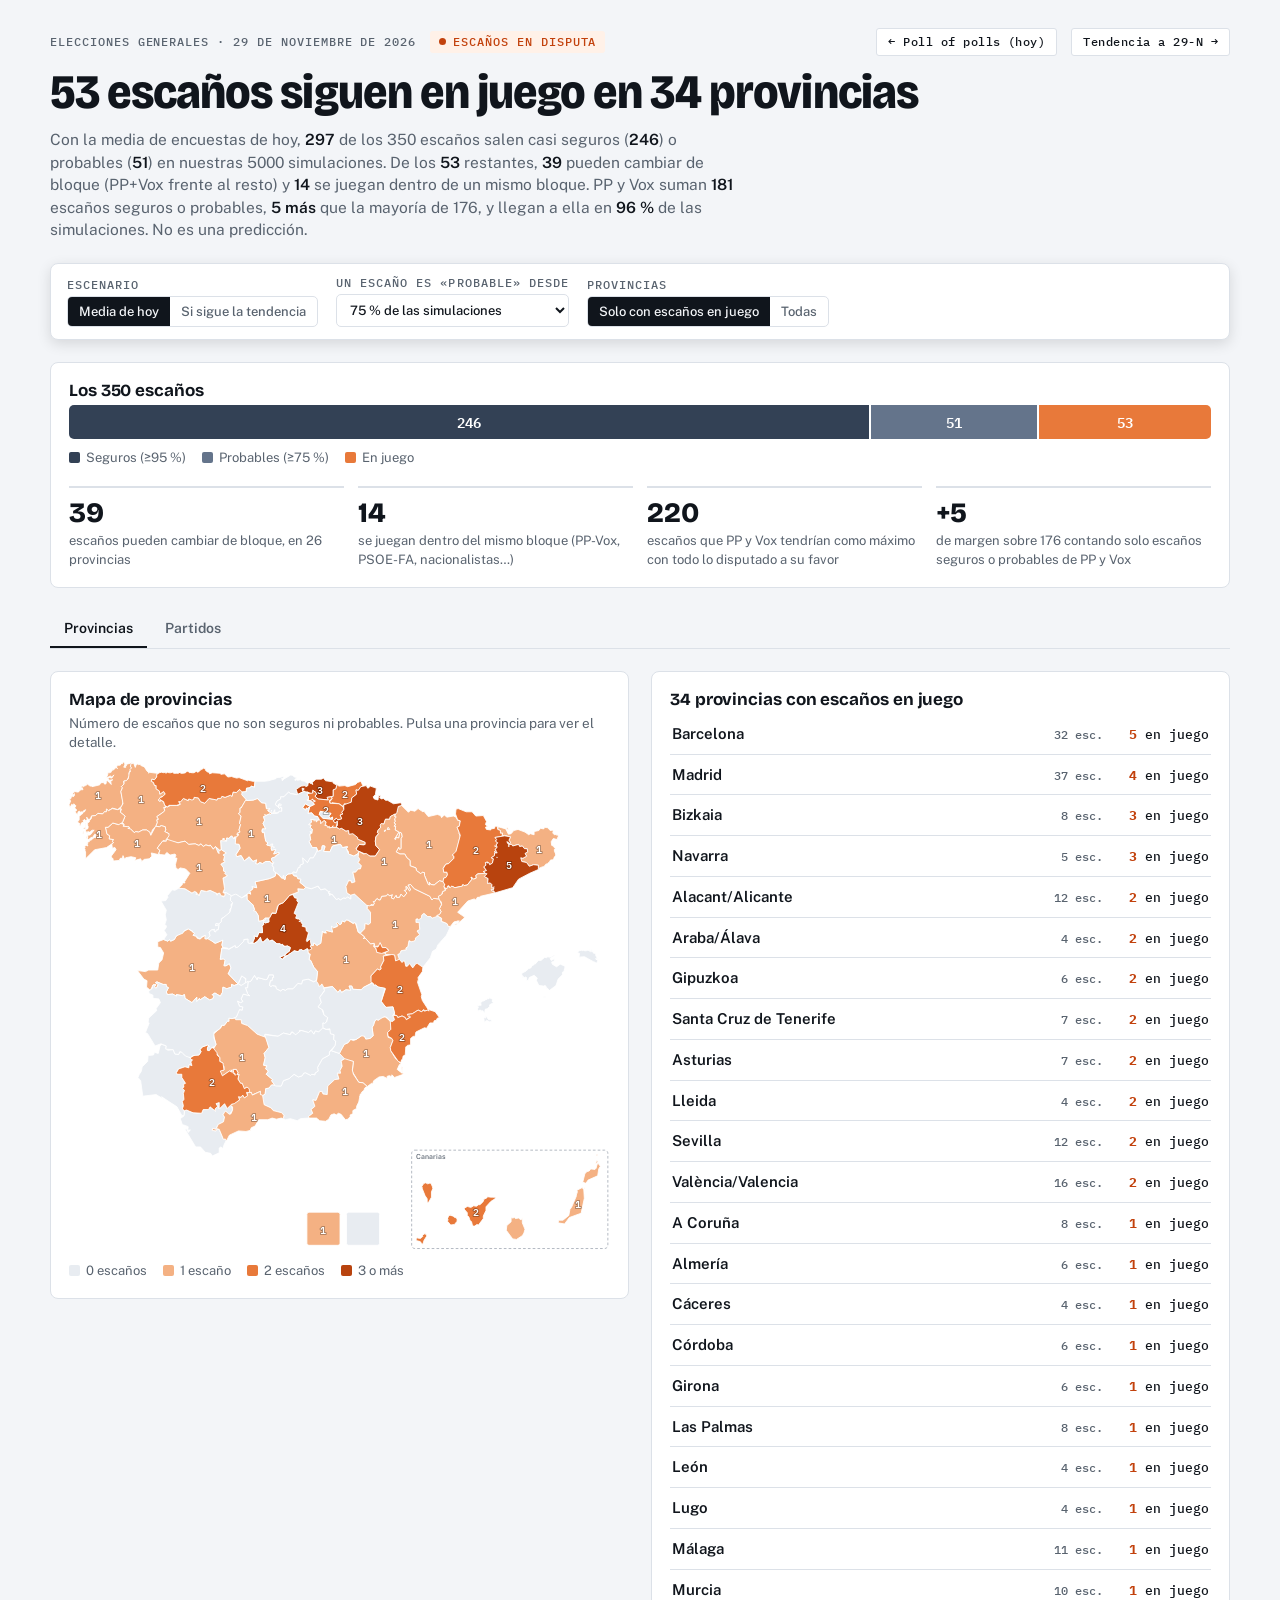
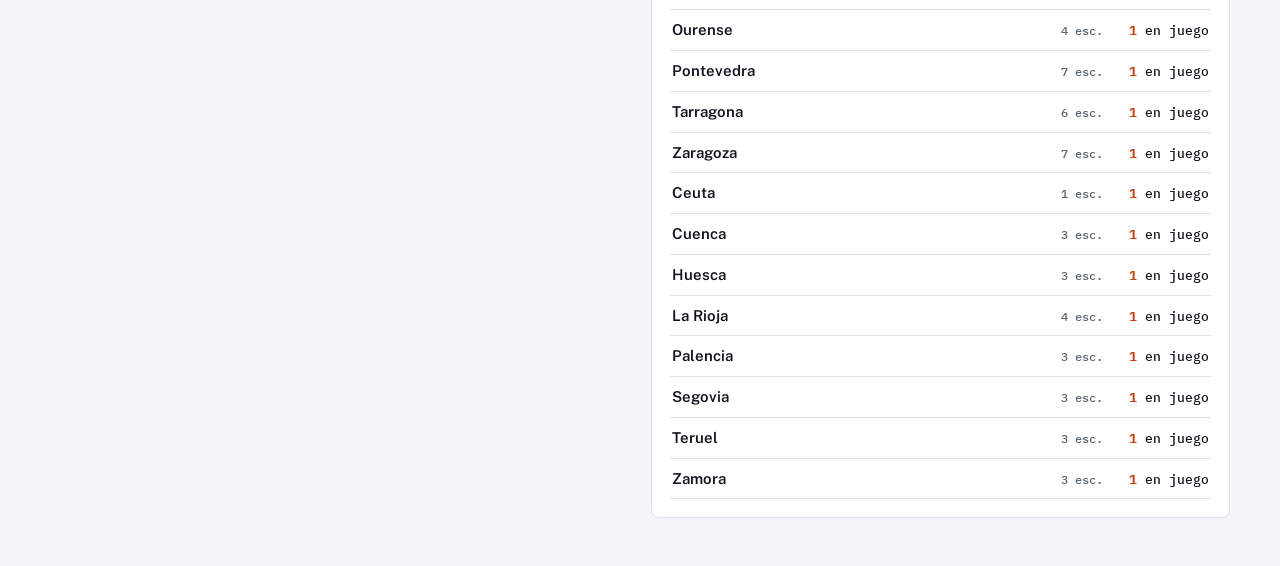
==== commit 79e321b7: "Actualiza datos de disputa Co-authored-by: Copilot App <223556219+Copilot@users.noreply.github.com>" ====
--- a/disputa.html
+++ b/disputa.html
@@ -414,7 +414,7 @@
 '35':['Las Palmas',0,8],'38':['Tenerife',1,8],'51':['Ceuta',3,8],'52':['Melilla',4,8]};
 const ABBR={'15':'COR','27':'LUG','33':'AST','39':'CAN','48':'BIZ','20':'GIP','31':'NAV','17':'GIR','36':'PON','32':'OUR','24':'LEO','34':'PAL','09':'BUR','01':'ALA','26':'RIO','22':'HUE','25':'LLE','08':'BCN','49':'ZAM','47':'VLL','40':'SEG','42':'SOR','19':'GUA','50':'ZAR','43':'TAR','37':'SAL','05':'AVI','28':'MAD','16':'CUE','44':'TER','12':'CAS','10':'CAC','45':'TOL','13':'CRE','02':'ALB','46':'VAL','07':'BAL','06':'BAD','14':'COD','23':'JAE','30':'MUR','03':'ALI','21':'HUV','41':'SEV','29':'MAL','18':'GRA','04':'ALM','11':'CAD','35':'LPA','38':'TFE','51':'CEU','52':'MEL'};
 
-const DS={"parties":[{"k":"PP","name":"PP"},{"k":"PSOE","name":"PSOE"},{"k":"VOX","name":"Vox"},{"k":"SUMAR","name":"Frente Amplio"},{"k":"PODEMOS","name":"Podemos"},{"k":"SALF","name":"Se Acabó la Fiesta"},{"k":"ERC","name":"ERC"},{"k":"JUNTS","name":"Junts"},{"k":"BILDU","name":"EH Bildu"},{"k":"PNV","name":"PNV"},{"k":"BNG","name":"BNG"},{"k":"CC","name":"CC"},{"k":"UPN","name":"UPN"},{"k":"ADELANTE","name":"Adelante Andalucía"},{"k":"COMPROMIS","name":"Compromís-Front Valencià"},{"k":"UPC","name":"Unidad del Pueblo Canario"},{"k":"OTROS","name":"Otros"}],"data":{"hoy":{"N":5000,"T":{"PP":0.3068356025043305,"PSOE":0.2827124872688598,"VOX":0.18563616524976817,"SUMAR":0.056829768462648284,"PODEMOS":0.011478263230095626,"SALF":0.017922878751013144,"ERC":0.024364236798243056,"JUNTS":0.013947636960782798,"BILDU":0.013115377386336573,"PNV":0.009526193254387557,"BNG":0.0070957601233821,"CC":0.004248847017191319,"UPN":0.002120036122162038,"ADELANTE":0.01670089130248872,"COMPROMIS":0.01017491108854421,"UPC":0.002762276300283006,"OTROS":0.026328668179483008,"BLANCO":0.008200000000000004},"groups":[{"id":"pp","label":"PP","mean":126.7104,"p176":0},{"id":"pp_vox","label":"PP + Vox","mean":192.8,"p176":0.9586},{"id":"pp_vox_der","label":"PP + Vox + derecha","mean":194.814,"p176":0.9714},{"id":"pp_vox_der_j","label":"PP + Vox + derecha + Junts","mean":199.6648,"p176":0.991},{"id":"psoe_socios","label":"PSOE + Frente Amplio + socios de investidura","mean":156.3424,"p176":0.0306},{"id":"psoe_socios_sj","label":"PSOE + Frente Amplio + socios sin Junts","mean":151.4916,"p176":0.01},{"id":"psoe_sumar","label":"PSOE + Frente Amplio","mean":122.439,"p176":0},{"id":"psoe","label":"Solo PSOE","mean":114.0524,"p176":0}],"seatsNat":{"PP":126.7104,"PSOE":114.0524,"VOX":66.0896,"SUMAR":8.3866,"PODEMOS":0.2548,"SALF":0.0694,"ERC":9.5148,"JUNTS":4.8508,"BILDU":6.0452,"PNV":3.918,"BNG":1.5488,"CC":1.1564,"UPN":0.7882,"ADELANTE":3.8098,"COMPROMIS":2.2044,"UPC":0.6004},"prov":[{"id":"04","name":"Almería","seats":6,"ccaa":"01","hist":{"PP":[0,0,2634,2364,2,0,0],"PSOE":[0,1673,3324,3,0,0,0],"VOX":[0,745,4208,47,0,0,0]},"bh":[0,0,0,3,3324,1673,0],"cent":[2,2,2,0,0,0,0,0,0,0,0,0,0,0,0,0],"sh":[0.3577,0.25,0.2697,0.0339,0.0087,0.026,0,0,0,0,0,0,0,0.0321,0,0,0.0139,0.008]},{"id":"11","name":"Cádiz","seats":9,"ccaa":"01","hist":{"PP":[0,0,386,4197,416,1,0,0,0,0],"PSOE":[0,1,1045,3825,129,0,0,0,0,0],"VOX":[0,505,4354,141,0,0,0,0,0,0],"SUMAR":[4704,296,0,0,0,0,0,0,0,0],"ADELANTE":[368,3433,1085,106,7,1,0,0,0,0]},"bh":[0,0,0,39,714,3792,450,5,0,0],"cent":[3,3,2,0,0,0,0,0,0,0,0,0,0,1,0,0],"sh":[0.2826,0.2656,0.1911,0.0608,0.0157,0.0227,0,0,0,0,0,0,0,0.1357,0,0,0.0151,0.0108]},{"id":"14","name":"Córdoba","seats":6,"ccaa":"01","hist":{"PP":[0,0,1973,3027,0,0,0],"PSOE":[0,91,4550,359,0,0,0],"VOX":[1,4275,724,0,0,0,0],"SUMAR":[4956,44,0,0,0,0,0],"ADELANTE":[4068,927,4,1,0,0,0]},"bh":[0,0,1,1285,3677,37,0],"cent":[3,2,1,0,0,0,0,0,0,0,0,0,0,0,0,0],"sh":[0.3248,0.2712,0.1888,0.0683,0.0176,0.0205,0,0,0,0,0,0,0,0.0839,0,0,0.015,0.0099]},{"id":"18","name":"Granada","seats":7,"ccaa":"01","hist":{"PP":[0,0,955,3989,56,0,0,0],"PSOE":[0,5,3540,1454,1,0,0,0],"VOX":[0,1165,3822,13,0,0,0,0],"SUMAR":[4987,13,0,0,0,0,0,0],"ADELANTE":[4418,577,5,0,0,0,0,0]},"bh":[0,0,0,64,1924,3011,1,0],"cent":[3,2,2,0,0,0,0,0,0,0,0,0,0,0,0,0],"sh":[0.3186,0.2801,0.2126,0.0581,0.015,0.0226,0,0,0,0,0,0,0,0.069,0,0,0.0156,0.0083]},{"id":"21","name":"Huelva","seats":5,"ccaa":"01","hist":{"PP":[0,103,4876,21,0,0],"PSOE":[0,185,4804,11,0,0],"VOX":[8,4963,29,0,0,0],"ADELANTE":[4766,233,1,0,0,0]},"bh":[0,0,102,4857,41,0],"cent":[2,2,1,0,0,0,0,0,0,0,0,0,0,0,0,0],"sh":[0.3103,0.3027,0.1949,0.0518,0.0133,0.019,0,0,0,0,0,0,0,0.0804,0,0,0.0181,0.0095]},{"id":"23","name":"Jaén","seats":5,"ccaa":"01","hist":{"PP":[0,13,4963,24,0,0],"PSOE":[0,44,4949,7,0,0],"VOX":[0,4976,24,0,0,0],"ADELANTE":[4998,2,0,0,0,0]},"bh":[0,0,7,4951,42,0],"cent":[2,2,1,0,0,0,0,0,0,0,0,0,0,0,0,0],"sh":[0.3277,0.3145,0.2021,0.0407,0.0105,0.0181,0,0,0,0,0,0,0,0.0453,0,0,0.0339,0.0071]},{"id":"29","name":"Málaga","seats":11,"ccaa":"01","hist":{"PP":[0,0,0,281,3509,1196,14,0,0,0,0,0],"PSOE":[0,0,211,3793,987,9,0,0,0,0,0,0],"VOX":[0,5,2116,2819,60,0,0,0,0,0,0,0],"SUMAR":[3903,1097,0,0,0,0,0,0,0,0,0,0],"SALF":[4997,3,0,0,0,0,0,0,0,0,0,0],"ADELANTE":[1233,3330,414,21,2,0,0,0,0,0,0,0]},"bh":[0,0,0,0,0,64,1509,2915,510,2,0,0],"cent":[4,3,3,0,0,0,0,0,0,0,0,0,0,1,0,0],"sh":[0.3199,0.2502,0.2101,0.0595,0.0154,0.026,0,0,0,0,0,0,0,0.0913,0,0,0.0181,0.0095]},{"id":"41","name":"Sevilla","seats":12,"ccaa":"01","hist":{"PP":[0,0,5,1458,3280,257,0,0,0,0,0,0,0],"PSOE":[0,0,1,532,3429,1021,17,0,0,0,0,0,0],"VOX":[0,75,3967,952,6,0,0,0,0,0,0,0,0],"SUMAR":[2306,2691,3,0,0,0,0,0,0,0,0,0,0],"ADELANTE":[214,2820,1644,296,23,2,1,0,0,0,0,0,0]},"bh":[0,0,0,1,25,1129,3012,806,27,0,0,0,0],"cent":[4,4,2,1,0,0,0,0,0,0,0,0,0,1,0,0],"sh":[0.2729,0.2963,0.1738,0.0669,0.0172,0.0224,0,0,0,0,0,0,0,0.1231,0,0,0.0173,0.0101]},{"id":"22","name":"Huesca","seats":3,"ccaa":"02","hist":{"PP":[0,1618,3382,0],"PSOE":[0,4056,944,0],"VOX":[4326,674,0,0]},"bh":[0,944,4056,0],"cent":[2,1,0,0,0,0,0,0,0,0,0,0,0,0,0,0],"sh":[0.3613,0.3222,0.1559,0.0788,0.0203,0.0182,0,0,0,0,0,0,0,0,0,0,0.0332,0.0102]},{"id":"44","name":"Teruel","seats":3,"ccaa":"02","hist":{"PP":[0,2329,2671,0],"PSOE":[0,4575,425,0],"VOX":[3096,1904,0,0]},"bh":[0,425,4575,0],"cent":[2,1,0,0,0,0,0,0,0,0,0,0,0,0,0,0],"sh":[0.3225,0.2743,0.1563,0.0363,0.0094,0.0176,0,0,0,0,0,0,0,0,0,0,0.1784,0.0053]},{"id":"50","name":"Zaragoza","seats":7,"ccaa":"02","hist":{"PP":[0,0,475,4230,295,0,0,0],"PSOE":[0,2,2564,2429,5,0,0,0],"VOX":[0,3893,1107,0,0,0,0,0],"SUMAR":[3364,1636,0,0,0,0,0,0]},"bh":[0,0,0,239,3595,1166,0,0],"cent":[3,3,1,0,0,0,0,0,0,0,0,0,0,0,0,0],"sh":[0.3392,0.2961,0.1815,0.0924,0.0238,0.0199,0,0,0,0,0,0,0,0,0,0,0.0381,0.0091]},{"id":"33","name":"Asturias","seats":7,"ccaa":"03","hist":{"PP":[0,1,1594,3350,55,0,0,0],"PSOE":[0,0,1203,3675,122,0,0,0],"VOX":[1,3910,1088,1,0,0,0,0],"SUMAR":[3468,1531,1,0,0,0,0,0]},"bh":[0,0,0,930,3592,478,0,0],"cent":[3,3,1,0,0,0,0,0,0,0,0,0,0,0,0,0],"sh":[0.3222,0.3311,0.1859,0.094,0.0243,0.0139,0,0,0,0,0,0,0,0,0,0,0.0181,0.0105]},{"id":"07","name":"Illes Balears","seats":8,"ccaa":"04","hist":{"PP":[0,0,465,4242,293,0,0,0,0],"PSOE":[0,3,3455,1535,7,0,0,0,0],"VOX":[0,1019,3948,33,0,0,0,0,0],"SUMAR":[492,4404,104,0,0,0,0,0,0]},"bh":[0,0,0,5,1258,3627,110,0,0],"cent":[3,2,2,1,0,0,0,0,0,0,0,0,0,0,0,0],"sh":[0.3322,0.2777,0.2151,0.1288,0,0.0204,0,0,0,0,0,0,0,0,0,0,0.0164,0.0095]},{"id":"35","name":"Las Palmas","seats":8,"ccaa":"05","hist":{"PP":[9,257,4002,732,0,0,0,0,0],"PSOE":[5,38,858,3606,493,0,0,0,0],"VOX":[8,124,2876,1980,12,0,0,0,0],"CC":[3906,919,136,28,5,3,2,0,1],"UPC":[3665,1034,207,50,25,13,2,2,2]},"bh":[6,5,66,201,2110,2531,81,0,0],"cent":[2,3,3,0,0,0,0,0,0,0,0,0,0,0,0,0],"sh":[0.2189,0.2833,0.2404,0,0,0.0232,0,0,0,0,0,0.0627,0,0,0,0.0701,0.096,0.0055]},{"id":"38","name":"Santa Cruz de Tenerife","seats":7,"ccaa":"05","hist":{"PP":[12,303,3328,1351,6,0,0,0],"PSOE":[16,440,3692,847,5,0,0,0],"VOX":[32,2042,2890,36,0,0,0,0],"CC":[1945,2075,687,199,78,7,4,5],"UPC":[4054,777,117,33,13,2,3,1]},"bh":[12,19,251,1342,2461,915,0,0],"cent":[2,2,2,0,0,0,0,0,0,0,0,1,0,0,0,0],"sh":[0.2713,0.2598,0.2065,0,0,0.0212,0,0,0,0,0,0.1413,0,0,0,0.067,0.024,0.0089]},{"id":"39","name":"Cantabria","seats":5,"ccaa":"06","hist":{"PP":[0,1,4606,393,0,0],"PSOE":[0,439,4560,1,0,0],"VOX":[13,4928,59,0,0,0]},"bh":[0,0,1,4560,439,0],"cent":[2,2,1,0,0,0,0,0,0,0,0,0,0,0,0,0],"sh":[0.3689,0.3133,0.207,0.0536,0.0138,0.0214,0,0,0,0,0,0,0,0,0,0,0.0126,0.0095]},{"id":"02","name":"Albacete","seats":4,"ccaa":"08","hist":{"PP":[0,206,4742,52,0],"PSOE":[0,4017,983,0,0],"VOX":[829,4171,0,0,0]},"bh":[0,0,983,4017,0],"cent":[2,1,1,0,0,0,0,0,0,0,0,0,0,0,0,0],"sh":[0.4027,0.3167,0.1872,0.0413,0.0107,0.0218,0,0,0,0,0,0,0,0,0,0,0.011,0.0086]},{"id":"13","name":"Ciudad Real","seats":5,"ccaa":"08","hist":{"PP":[0,0,4231,769,0,0],"PSOE":[0,620,4376,4,0,0],"VOX":[155,4843,2,0,0,0]},"bh":[0,0,4,4376,620,0],"cent":[2,2,1,0,0,0,0,0,0,0,0,0,0,0,0,0],"sh":[0.4098,0.326,0.1844,0.0356,0.0092,0.017,0,0,0,0,0,0,0,0,0,0,0.0094,0.0086]},{"id":"16","name":"Cuenca","seats":3,"ccaa":"08","hist":{"PP":[0,1576,3424,0],"PSOE":[0,4382,618,0],"VOX":[4042,958,0,0]},"bh":[0,618,4382,0],"cent":[2,1,0,0,0,0,0,0,0,0,0,0,0,0,0,0],"sh":[0.4016,0.3448,0.1777,0.0323,0.0083,0.0162,0,0,0,0,0,0,0,0,0,0,0.0102,0.0088]},{"id":"19","name":"Guadalajara","seats":3,"ccaa":"08","hist":{"PP":[0,4000,1000,0],"PSOE":[1,4935,64,0],"VOX":[1063,3937,0,0]},"bh":[0,64,4935,1],"cent":[1,1,1,0,0,0,0,0,0,0,0,0,0,0,0,0],"sh":[0.3682,0.3041,0.2114,0.0531,0.0138,0.0245,0,0,0,0,0,0,0,0,0,0,0.0166,0.0084]},{"id":"45","name":"Toledo","seats":6,"ccaa":"08","hist":{"PP":[0,0,841,4152,7,0,0],"PSOE":[0,77,4711,212,0,0,0],"VOX":[0,4301,699,0,0,0,0]},"bh":[0,0,0,212,4711,77,0],"cent":[3,2,1,0,0,0,0,0,0,0,0,0,0,0,0,0],"sh":[0.3853,0.3014,0.2154,0.0477,0.0124,0.0195,0,0,0,0,0,0,0,0,0,0,0.0113,0.007]},{"id":"05","name":"Ávila","seats":3,"ccaa":"07","hist":{"PP":[0,4323,677,0],"PSOE":[111,4888,1,0],"VOX":[567,4433,0,0]},"bh":[0,1,4888,111],"cent":[1,1,1,0,0,0,0,0,0,0,0,0,0,0,0,0],"sh":[0.3753,0.2506,0.2297,0.0271,0.007,0.0162,0,0,0,0,0,0,0,0,0,0,0.0879,0.0063]},{"id":"09","name":"Burgos","seats":4,"ccaa":"07","hist":{"PP":[0,1070,3930,0,0],"PSOE":[0,3575,1425,0,0],"VOX":[355,4645,0,0,0]},"bh":[0,0,1425,3575,0],"cent":[2,1,1,0,0,0,0,0,0,0,0,0,0,0,0,0],"sh":[0.3618,0.3241,0.2024,0.0466,0.0121,0.0159,0,0,0,0,0,0,0,0,0,0,0.028,0.0092]},{"id":"24","name":"León","seats":4,"ccaa":"07","hist":{"PP":[0,1929,3071,0,0],"PSOE":[0,2909,2091,0,0],"VOX":[164,4834,2,0,0]},"bh":[0,0,2091,2909,0],"cent":[2,1,1,0,0,0,0,0,0,0,0,0,0,0,0,0],"sh":[0.3224,0.3109,0.2007,0.0356,0.0092,0.0157,0,0,0,0,0,0,0,0,0,0,0.0997,0.0057]},{"id":"34","name":"Palencia","seats":3,"ccaa":"07","hist":{"PP":[0,3609,1391,0],"PSOE":[2,4755,243,0],"VOX":[1632,3368,0,0]},"bh":[0,243,4755,2],"cent":[1,1,1,0,0,0,0,0,0,0,0,0,0,0,0,0],"sh":[0.3707,0.3228,0.203,0.0324,0.0084,0.016,0,0,0,0,0,0,0,0,0,0,0.0382,0.0086]},{"id":"37","name":"Salamanca","seats":4,"ccaa":"07","hist":{"PP":[0,38,4955,7,0],"PSOE":[0,4942,58,0,0],"VOX":[27,4973,0,0,0]},"bh":[0,0,58,4942,0],"cent":[2,1,1,0,0,0,0,0,0,0,0,0,0,0,0,0],"sh":[0.4142,0.2834,0.2253,0.0294,0.0076,0.0149,0,0,0,0,0,0,0,0,0,0,0.0169,0.0083]},{"id":"40","name":"Segovia","seats":3,"ccaa":"07","hist":{"PP":[0,3497,1503,0],"PSOE":[22,4969,9,0],"VOX":[1490,3510,0,0]},"bh":[0,9,4969,22],"cent":[1,1,1,0,0,0,0,0,0,0,0,0,0,0,0,0],"sh":[0.3995,0.2863,0.2194,0.0433,0.0112,0.0171,0,0,0,0,0,0,0,0,0,0,0.0133,0.0099]},{"id":"42","name":"Soria","seats":2,"ccaa":"07","hist":{"PP":[0,4999,1],"PSOE":[7,4993,0],"VOX":[4994,6,0]},"bh":[0,4993,7],"cent":[1,1,0,0,0,0,0,0,0,0,0,0,0,0,0,0],"sh":[0.3218,0.2694,0.1591,0.0177,0.0046,0.0127,0,0,0,0,0,0,0,0,0,0,0.2092,0.0055]},{"id":"47","name":"Valladolid","seats":5,"ccaa":"07","hist":{"PP":[0,13,4705,282,0,0],"PSOE":[0,501,4498,1,0,0],"VOX":[0,4769,231,0,0,0]},"bh":[0,0,1,4498,501,0],"cent":[2,2,1,0,0,0,0,0,0,0,0,0,0,0,0,0],"sh":[0.3611,0.3052,0.2313,0.0476,0.0123,0.0175,0,0,0,0,0,0,0,0,0,0,0.0174,0.0076]},{"id":"49","name":"Zamora","seats":3,"ccaa":"07","hist":{"PP":[0,3027,1973,0],"PSOE":[5,4948,47,0],"VOX":[2015,2985,0,0]},"bh":[0,47,4948,5],"cent":[1,1,1,0,0,0,0,0,0,0,0,0,0,0,0,0],"sh":[0.3958,0.3033,0.2072,0.0305,0.0079,0.0135,0,0,0,0,0,0,0,0,0,0,0.0328,0.009]},{"id":"08","name":"Barcelona","seats":32,"ccaa":"09","hist":{"PP":[0,0,2,125,1423,2522,848,79,1,0,0,0,0,0,0,0,0,0,0,0,0,0,0,0,0,0,0,0,0,0,0,0,0],"PSOE":[0,0,0,0,0,0,6,25,130,525,1132,1455,1132,453,124,18,0,0,0,0,0,0,0,0,0,0,0,0,0,0,0,0,0],"VOX":[0,0,2,27,520,1995,1810,575,64,6,1,0,0,0,0,0,0,0,0,0,0,0,0,0,0,0,0,0,0,0,0,0,0],"SUMAR":[1,301,2854,1632,199,12,1,0,0,0,0,0,0,0,0,0,0,0,0,0,0,0,0,0,0,0,0,0,0,0,0,0,0],"SALF":[4995,5,0,0,0,0,0,0,0,0,0,0,0,0,0,0,0,0,0,0,0,0,0,0,0,0,0,0,0,0,0,0,0],"ERC":[0,4,65,437,955,1219,983,641,367,196,75,33,14,4,3,4,0,0,0,0,0,0,0,0,0,0,0,0,0,0,0,0,0],"JUNTS":[24,657,1771,1425,673,300,99,35,13,2,1,0,0,0,0,0,0,0,0,0,0,0,0,0,0,0,0,0,0,0,0,0,0]},"bh":[0,0,0,0,1,2,8,48,282,867,1453,1412,687,199,34,7,0,0,0,0,0,0,0,0,0,0,0,0,0,0,0,0,0],"cent":[5,11,5,2,0,0,6,3,0,0,0,0,0,0,0,0],"sh":[0.1416,0.3026,0.1588,0.0753,0,0.0124,0.1607,0.0853,0,0,0,0,0,0,0,0,0.0552,0.0081]},{"id":"17","name":"Girona","seats":6,"ccaa":"09","hist":{"PP":[2679,2321,0,0,0,0,0],"PSOE":[1,559,4142,297,1,0,0],"VOX":[89,4765,146,0,0,0,0],"SUMAR":[4987,13,0,0,0,0,0],"ERC":[98,3048,1702,148,4,0,0],"JUNTS":[433,3313,1128,115,10,1,0]},"bh":[84,2528,2314,74,0,0,0],"cent":[1,2,1,0,0,0,1,1,0,0,0,0,0,0,0,0],"sh":[0.0976,0.2407,0.1468,0.0532,0,0.0098,0.1866,0.1664,0,0,0,0,0,0,0,0,0.0896,0.0093]},{"id":"25","name":"Lleida","seats":4,"ccaa":"09","hist":{"PP":[3309,1691,0,0,0],"PSOE":[8,4046,946,0,0],"VOX":[1886,3114,0,0,0],"ERC":[224,3387,1317,72,0],"JUNTS":[2182,2618,198,2,0]},"bh":[1198,2799,1003,0,0],"cent":[0,1,1,0,0,0,1,1,0,0,0,0,0,0,0,0],"sh":[0.1264,0.2394,0.1399,0.0374,0,0.0101,0.2296,0.15,0,0,0,0,0,0,0,0,0.0562,0.011]},{"id":"43","name":"Tarragona","seats":6,"ccaa":"09","hist":{"PP":[234,4759,7,0,0,0,0],"PSOE":[0,276,4094,630,0,0,0],"VOX":[2,3316,1680,2,0,0,0],"SUMAR":[4992,8,0,0,0,0,0],"ERC":[139,3285,1473,98,5,0,0],"JUNTS":[3397,1570,31,2,0,0,0]},"bh":[2,199,3145,1650,4,0,0],"cent":[1,2,2,0,0,0,1,0,0,0,0,0,0,0,0,0],"sh":[0.1359,0.2657,0.1946,0.0535,0,0.0136,0.1871,0.0931,0,0,0,0,0,0,0,0,0.0482,0.0084]},{"id":"06","name":"Badajoz","seats":5,"ccaa":"11","hist":{"PP":[0,7,4816,177,0,0],"PSOE":[0,119,4844,37,0,0],"VOX":[88,4912,0,0,0,0]},"bh":[0,0,37,4844,119,0],"cent":[2,2,1,0,0,0,0,0,0,0,0,0,0,0,0,0],"sh":[0.3763,0.3458,0.1829,0.0425,0.0109,0.015,0,0,0,0,0,0,0,0,0,0,0.0182,0.0084]},{"id":"10","name":"Cáceres","seats":4,"ccaa":"11","hist":{"PP":[0,815,4164,21,0],"PSOE":[0,2597,2401,2,0],"VOX":[1611,3389,0,0,0]},"bh":[0,2,2401,2597,0],"cent":[2,1,1,0,0,0,0,0,0,0,0,0,0,0,0,0],"sh":[0.379,0.3431,0.1822,0.0431,0.0111,0.0136,0,0,0,0,0,0,0,0,0,0,0.0205,0.0074]},{"id":"15","name":"A Coruña","seats":8,"ccaa":"12","hist":{"PP":[0,0,27,1193,3445,335,0,0,0],"PSOE":[0,40,3052,1899,9,0,0,0,0],"VOX":[34,4833,133,0,0,0,0,0,0],"SUMAR":[4720,280,0,0,0,0,0,0,0],"BNG":[1989,2442,502,58,9,0,0,0,0]},"bh":[0,0,2,44,1146,3381,427,0,0],"cent":[4,2,1,0,0,0,0,0,0,0,1,0,0,0,0,0],"sh":[0.3864,0.2593,0.1354,0.0651,0.0169,0.0091,0,0,0,0,0.113,0,0,0,0,0,0.007,0.0077]},{"id":"27","name":"Lugo","seats":4,"ccaa":"12","hist":{"PP":[0,11,2189,2800,0],"PSOE":[1,3768,1231,0,0],"VOX":[4803,197,0,0,0],"BNG":[4228,760,12,0,0]},"bh":[0,11,1992,2997,0],"cent":[3,1,0,0,0,0,0,0,0,0,0,0,0,0,0,0],"sh":[0.4495,0.2787,0.1186,0.0276,0.0072,0.0078,0,0,0,0,0.0983,0,0,0,0,0,0.006,0.0063]},{"id":"32","name":"Ourense","seats":4,"ccaa":"12","hist":{"PP":[0,11,2442,2547,0],"PSOE":[1,3704,1295,0,0],"VOX":[4515,485,0,0,0],"BNG":[4327,661,12,0,0]},"bh":[0,11,1957,3032,0],"cent":[3,1,0,0,0,0,0,0,0,0,0,0,0,0,0,0],"sh":[0.4438,0.278,0.1264,0.0288,0.0075,0.0083,0,0,0,0,0.0944,0,0,0,0,0,0.0067,0.006]},{"id":"36","name":"Pontevedra","seats":7,"ccaa":"12","hist":{"PP":[0,0,352,3932,715,1,0,0],"PSOE":[0,17,2924,2055,4,0,0,0],"VOX":[248,4741,11,0,0,0,0,0],"SUMAR":[4793,207,0,0,0,0,0,0],"BNG":[2706,2009,246,38,1,0,0,0]},"bh":[0,0,36,495,3774,695,0,0],"cent":[3,2,1,0,0,0,0,0,0,0,1,0,0,0,0,0],"sh":[0.3568,0.2914,0.1299,0.0711,0.0185,0.0101,0,0,0,0,0.1069,0,0,0,0,0,0.0087,0.0068]},{"id":"28","name":"Madrid","seats":37,"ccaa":"13","hist":{"PP":[0,0,0,0,0,0,0,0,0,0,0,0,7,79,427,1137,1566,1158,495,112,19,0,0,0,0,0,0,0,0,0,0,0,0,0,0,0,0,0],"PSOE":[0,0,0,0,0,0,1,25,259,1117,1780,1285,453,72,8,0,0,0,0,0,0,0,0,0,0,0,0,0,0,0,0,0,0,0,0,0,0,0],"VOX":[0,0,0,0,3,135,1171,2063,1299,290,39,0,0,0,0,0,0,0,0,0,0,0,0,0,0,0,0,0,0,0,0,0,0,0,0,0,0,0],"SUMAR":[0,4,575,2431,1599,360,30,0,1,0,0,0,0,0,0,0,0,0,0,0,0,0,0,0,0,0,0,0,0,0,0,0,0,0,0,0,0,0],"PODEMOS":[3857,1018,119,6,0,0,0,0,0,0,0,0,0,0,0,0,0,0,0,0,0,0,0,0,0,0,0,0,0,0,0,0,0,0,0,0,0,0],"SALF":[4684,312,4,0,0,0,0,0,0,0,0,0,0,0,0,0,0,0,0,0,0,0,0,0,0,0,0,0,0,0,0,0,0,0,0,0,0,0]},"bh":[0,0,0,0,0,0,0,0,0,0,0,0,0,0,0,0,0,0,1,12,69,364,1009,1541,1301,573,120,10,0,0,0,0,0,0,0,0,0,0],"cent":[17,10,7,3,0,0,0,0,0,0,0,0,0,0,0,0],"sh":[0.3998,0.2569,0.1836,0.0933,0.0242,0.0194,0,0,0,0,0,0,0,0,0,0,0.0146,0.0082]},{"id":"31","name":"Navarra","seats":5,"ccaa":"15","hist":{"PP":[1078,3891,31,0,0,0],"PSOE":[157,1294,3207,342,0,0],"VOX":[1387,3582,31,0,0,0],"SUMAR":[4875,125,0,0,0,0],"BILDU":[1366,2839,653,114,24,4],"UPN":[2774,1332,427,230,120,117]},"bh":[639,1186,3114,61,0,0],"cent":[1,1,1,0,0,0,0,0,1,0,0,0,1,0,0,0],"sh":[0.1386,0.259,0.1325,0.0693,0.0179,0.0129,0,0,0.1656,0,0,0,0.152,0,0,0,0.0438,0.0085]},{"id":"01","name":"Araba/Álava","seats":4,"ccaa":"16","hist":{"PP":[421,4467,112,0,0],"PSOE":[55,2098,2778,69,0],"VOX":[4376,624,0,0,0],"SUMAR":[4974,26,0,0,0],"BILDU":[1212,3183,544,57,4],"PNV":[2885,1907,193,13,2]},"bh":[419,3851,726,4,0],"cent":[1,2,0,0,0,0,0,0,1,0,0,0,0,0,0,0],"sh":[0.1874,0.2711,0.1051,0.0684,0.0176,0.0101,0,0,0.185,0.1371,0,0,0,0,0,0,0.014,0.0042]},{"id":"20","name":"Gipuzkoa","seats":6,"ccaa":"16","hist":{"PP":[3063,1936,1,0,0,0,0],"PSOE":[99,1286,2978,630,7,0,0],"VOX":[4840,160,0,0,0,0,0],"SUMAR":[4886,114,0,0,0,0,0],"BILDU":[13,750,2179,1464,527,64,3],"PNV":[512,2730,1382,320,53,2,1]},"bh":[3027,1848,125,0,0,0,0],"cent":[0,2,0,0,0,0,0,0,3,1,0,0,0,0,0,0],"sh":[0.096,0.2424,0.0674,0.0607,0.0156,0.0073,0,0,0.3019,0.1915,0,0,0,0,0,0,0.0116,0.0056]},{"id":"48","name":"Bizkaia","seats":8,"ccaa":"16","hist":{"PP":[451,4245,304,0,0,0,0,0,0],"PSOE":[25,314,1779,2434,443,5,0,0,0],"VOX":[3075,1925,0,0,0,0,0,0,0],"SUMAR":[4536,464,0,0,0,0,0,0,0],"BILDU":[82,1919,2004,753,190,40,11,1,0],"PNV":[93,1461,1934,1000,362,117,27,4,2]},"bh":[448,2542,1794,216,0,0,0,0,0],"cent":[1,3,0,0,0,0,0,0,2,2,0,0,0,0,0,0],"sh":[0.1267,0.2649,0.08,0.0613,0.0158,0.0086,0,0,0.2016,0.225,0,0,0,0,0,0,0.0103,0.0057]},{"id":"30","name":"Murcia","seats":10,"ccaa":"14","hist":{"PP":[0,0,0,20,2366,2517,97,0,0,0,0],"PSOE":[0,0,2107,2867,26,0,0,0,0,0,0],"VOX":[0,0,1040,3701,259,0,0,0,0,0,0],"SUMAR":[4830,170,0,0,0,0,0,0,0,0,0],"SALF":[4999,1,0,0,0,0,0,0,0,0,0]},"bh":[0,0,0,0,0,0,73,2944,1983,0,0],"cent":[4,3,3,0,0,0,0,0,0,0,0,0,0,0,0,0],"sh":[0.3901,0.2387,0.2564,0.0529,0.0137,0.0248,0,0,0,0,0,0,0,0,0,0,0.0165,0.007]},{"id":"26","name":"La Rioja","seats":4,"ccaa":"17","hist":{"PP":[0,53,4504,443,0],"PSOE":[0,4169,831,0,0],"VOX":[1221,3779,0,0,0]},"bh":[0,0,831,4169,0],"cent":[2,1,1,0,0,0,0,0,0,0,0,0,0,0,0,0],"sh":[0.4303,0.2986,0.1797,0.0412,0.0107,0.0148,0,0,0,0,0,0,0,0,0,0,0.0154,0.0092]},{"id":"03","name":"Alacant/Alicante","seats":12,"ccaa":"10","hist":{"PP":[0,0,0,26,1809,2939,223,3,0,0,0,0,0],"PSOE":[0,0,11,1419,3273,295,2,0,0,0,0,0,0],"VOX":[0,0,764,3825,407,4,0,0,0,0,0,0,0],"SALF":[4999,1,0,0,0,0,0,0,0,0,0,0,0],"COMPROMIS":[2230,2445,304,17,2,2,0,0,0,0,0,0,0]},"bh":[0,0,0,0,0,3,148,1955,2615,279,0,0,0],"cent":[4,4,3,0,0,0,0,0,0,0,0,0,0,0,1,0],"sh":[0.3516,0.2893,0.2324,0,0,0.0236,0,0,0,0,0,0,0,0,0.0789,0,0.0164,0.0078]},{"id":"12","name":"Castelló/Castellón","seats":5,"ccaa":"10","hist":{"PP":[0,114,4755,131,0,0],"PSOE":[0,819,4180,1,0,0],"VOX":[0,4714,286,0,0,0],"COMPROMIS":[4491,503,6,0,0,0]},"bh":[0,0,84,4529,387,0],"cent":[2,2,1,0,0,0,0,0,0,0,0,0,0,0,0,0],"sh":[0.3404,0.2979,0.2303,0,0,0.0209,0,0,0,0,0,0,0,0,0.0886,0,0.0128,0.0093]},{"id":"46","name":"València/Valencia","seats":16,"ccaa":"10","hist":{"PP":[0,0,0,1,113,1791,2654,426,15,0,0,0,0,0,0,0,0],"PSOE":[0,0,0,20,804,3005,1110,61,0,0,0,0,0,0,0,0,0],"VOX":[0,0,26,1589,2976,403,6,0,0,0,0,0,0,0,0,0,0],"SALF":[4983,17,0,0,0,0,0,0,0,0,0,0,0,0,0,0,0],"COMPROMIS":[355,2619,1455,460,86,21,2,1,1,0,0,0,0,0,0,0,0]},"bh":[0,0,0,0,0,1,1,48,491,2018,2084,351,6,0,0,0,0],"cent":[6,5,4,0,0,0,0,0,0,0,0,0,0,0,1,0],"sh":[0.3277,0.2949,0.225,0,0,0.0232,0,0,0,0,0,0,0,0,0.1046,0,0.0165,0.0081]},{"id":"51","name":"Ceuta","seats":1,"ccaa":"18","hist":{"PP":[1550,3450],"PSOE":[4369,631],"VOX":[4081,919]},"bh":[631,4369],"cent":[1,0,0,0,0,0,0,0,0,0,0,0,0,0,0,0],"sh":[0.3565,0.2913,0.2937,0.0135,0.0035,0.0265,0,0,0,0,0,0,0,0,0,0,0.0053,0.0096]},{"id":"52","name":"Melilla","seats":1,"ccaa":"19","hist":{"PP":[31,4969],"PSOE":[4985,15],"VOX":[4984,16]},"bh":[15,4985],"cent":[1,0,0,0,0,0,0,0,0,0,0,0,0,0,0,0],"sh":[0.4255,0.241,0.2228,0.0168,0.0043,0.0212,0,0,0,0,0,0,0,0,0,0,0.0593,0.0091]}]},"tend":{"N":5000,"T":{"PP":0.3068356025043305,"PSOE":0.29257831631719505,"VOX":0.18171632015021358,"SUMAR":0.056741096901308845,"PODEMOS":0.007460871099562159,"SALF":0.017922878751013144,"ERC":0.023808406116373162,"JUNTS":0.0139476369607828,"BILDU":0.013115377386336573,"PNV":0.009526193254387557,"BNG":0.007095760123382101,"CC":0.004248847017191319,"UPN":0.002120036122162038,"ADELANTE":0.018756676160524097,"COMPROMIS":0.009770392462807944,"UPC":0.0026432178764026746,"OTROS":0.02351237079602637,"BLANCO":0.008200000000000004},"groups":[{"id":"pp","label":"PP","mean":125.7844,"p176":0},{"id":"pp_vox","label":"PP + Vox","mean":189.2562,"p176":0.9118},{"id":"pp_vox_der","label":"PP + Vox + derecha","mean":191.2562,"p176":0.937},{"id":"pp_vox_der_j","label":"PP + Vox + derecha + Junts","mean":196.0666,"p176":0.976},{"id":"psoe_socios","label":"PSOE + Frente Amplio + socios de investidura","mean":159.8916,"p176":0.064},{"id":"psoe_socios_sj","label":"PSOE + Frente Amplio + socios sin Junts","mean":155.0812,"p176":0.0244},{"id":"psoe_sumar","label":"PSOE + Frente Amplio","mean":126.1108,"p176":0},{"id":"psoe","label":"Solo PSOE","mean":117.9474,"p176":0}],"seatsNat":{"PP":125.7844,"PSOE":117.9474,"VOX":63.4718,"SUMAR":8.1634,"PODEMOS":0.0648,"SALF":0.0712,"ERC":9.208,"JUNTS":4.8104,"BILDU":5.9802,"PNV":3.8854,"BNG":1.5078,"CC":1.1478,"UPN":0.781,"ADELANTE":4.5674,"COMPROMIS":2.0486,"UPC":0.5604},"prov":[{"id":"04","name":"Almería","seats":6,"ccaa":"01","hist":{"PP":[0,0,2833,2165,2,0,0],"PSOE":[0,1164,3828,8,0,0,0],"VOX":[0,1038,3939,23,0,0,0],"ADELANTE":[4998,2,0,0,0,0,0]},"bh":[0,0,0,8,3830,1162,0],"cent":[2,2,2,0,0,0,0,0,0,0,0,0,0,0,0,0],"sh":[0.3567,0.2579,0.2632,0.0338,0.0057,0.0259,0,0,0,0,0,0,0,0.0364,0,0,0.0124,0.008]},{"id":"11","name":"Cádiz","seats":9,"ccaa":"01","hist":{"PP":[0,0,623,4133,243,1,0,0,0,0],"PSOE":[0,1,971,3867,161,0,0,0,0,0],"VOX":[0,906,4042,52,0,0,0,0,0,0],"SUMAR":[4763,237,0,0,0,0,0,0,0,0],"ADELANTE":[155,3116,1510,206,12,1,0,0,0,0]},"bh":[0,0,0,88,1247,3477,185,3,0,0],"cent":[3,3,2,0,0,0,0,0,0,0,0,0,0,1,0,0],"sh":[0.2779,0.2703,0.184,0.0598,0.01,0.0224,0,0,0,0,0,0,0,0.1518,0,0,0.0132,0.0106]},{"id":"14","name":"Córdoba","seats":6,"ccaa":"01","hist":{"PP":[0,0,2386,2614,0,0,0],"PSOE":[0,70,4444,486,0,0,0],"VOX":[1,4523,476,0,0,0,0],"SUMAR":[4960,40,0,0,0,0,0],"ADELANTE":[3554,1438,7,1,0,0,0]},"bh":[0,0,1,1926,3056,17,0],"cent":[3,2,1,0,0,0,0,0,0,0,0,0,0,0,0,0],"sh":[0.3219,0.2781,0.1831,0.0676,0.0113,0.0203,0,0,0,0,0,0,0,0.0946,0,0,0.0133,0.0098]},{"id":"18","name":"Granada","seats":7,"ccaa":"01","hist":{"PP":[0,1,1204,3744,51,0,0,0],"PSOE":[0,3,3091,1901,5,0,0,0],"VOX":[0,1735,3256,9,0,0,0,0],"SUMAR":[4983,17,0,0,0,0,0,0],"ADELANTE":[4053,938,9,0,0,0,0,0]},"bh":[0,0,0,170,2541,2289,0,0],"cent":[3,2,2,0,0,0,0,0,0,0,0,0,0,0,0,0],"sh":[0.3162,0.2876,0.2065,0.0577,0.0097,0.0224,0,0,0,0,0,0,0,0.0779,0,0,0.0138,0.0082]},{"id":"21","name":"Huelva","seats":5,"ccaa":"01","hist":{"PP":[0,208,4780,12,0,0],"PSOE":[0,212,4764,24,0,0],"VOX":[19,4968,13,0,0,0],"ADELANTE":[4612,386,2,0,0,0]},"bh":[0,0,220,4762,18,0],"cent":[2,2,1,0,0,0,0,0,0,0,0,0,0,0,0,0],"sh":[0.307,0.3099,0.1887,0.0512,0.0086,0.0188,0,0,0,0,0,0,0,0.0904,0,0,0.0159,0.0094]},{"id":"23","name":"Jaén","seats":5,"ccaa":"01","hist":{"PP":[0,19,4970,11,0,0],"PSOE":[0,20,4965,15,0,0],"VOX":[0,4993,7,0,0,0],"ADELANTE":[4994,6,0,0,0,0]},"bh":[0,0,16,4969,15,0],"cent":[2,2,1,0,0,0,0,0,0,0,0,0,0,0,0,0],"sh":[0.3259,0.3236,0.1968,0.0405,0.0068,0.0181,0,0,0,0,0,0,0,0.0513,0,0,0.03,0.007]},{"id":"29","name":"Málaga","seats":11,"ccaa":"01","hist":{"PP":[0,0,0,396,3620,979,5,0,0,0,0,0],"PSOE":[0,0,138,3599,1252,11,0,0,0,0,0,0],"VOX":[0,8,2763,2201,28,0,0,0,0,0,0,0],"SUMAR":[4059,941,0,0,0,0,0,0,0,0,0,0],"SALF":[4998,2,0,0,0,0,0,0,0,0,0,0],"ADELANTE":[719,3530,708,39,4,0,0,0,0,0,0,0]},"bh":[0,0,0,0,0,134,2134,2488,244,0,0,0],"cent":[4,3,3,0,0,0,0,0,0,0,0,0,0,1,0,0],"sh":[0.317,0.2565,0.2037,0.0589,0.0099,0.0258,0,0,0,0,0,0,0,0.1028,0,0,0.016,0.0094]},{"id":"41","name":"Sevilla","seats":12,"ccaa":"01","hist":{"PP":[0,0,16,1874,2973,137,0,0,0,0,0,0,0],"PSOE":[0,0,2,438,3356,1184,20,0,0,0,0,0,0],"VOX":[0,172,4265,561,2,0,0,0,0,0,0,0,0],"SUMAR":[2551,2447,2,0,0,0,0,0,0,0,0,0,0],"SALF":[4999,1,0,0,0,0,0,0,0,0,0,0,0],"ADELANTE":[67,2310,2106,455,57,4,0,1,0,0,0,0,0]},"bh":[0,0,0,1,73,1654,2853,411,8,0,0,0,0],"cent":[4,4,2,0,0,0,0,0,0,0,0,0,0,2,0,0],"sh":[0.2687,0.3019,0.1675,0.0659,0.011,0.0221,0,0,0,0,0,0,0,0.1378,0,0,0.0152,0.0099]},{"id":"22","name":"Huesca","seats":3,"ccaa":"02","hist":{"PP":[0,1798,3202,0],"PSOE":[0,3689,1311,0],"VOX":[4514,486,0,0],"SUMAR":[4999,1,0,0]},"bh":[0,1312,3688,0],"cent":[2,1,0,0,0,0,0,0,0,0,0,0,0,0,0,0],"sh":[0.3623,0.3343,0.153,0.079,0.0132,0.0183,0,0,0,0,0,0,0,0,0,0,0.0296,0.0102]},{"id":"44","name":"Teruel","seats":3,"ccaa":"02","hist":{"PP":[0,2248,2752,0],"PSOE":[0,4363,637,0],"VOX":[3389,1611,0,0]},"bh":[0,637,4363,0],"cent":[2,1,0,0,0,0,0,0,0,0,0,0,0,0,0,0],"sh":[0.3279,0.2886,0.1555,0.0369,0.0062,0.0179,0,0,0,0,0,0,0,0,0,0,0.1616,0.0054]},{"id":"50","name":"Zaragoza","seats":7,"ccaa":"02","hist":{"PP":[0,0,523,4248,229,0,0,0],"PSOE":[0,1,2033,2958,8,0,0,0],"VOX":[0,4212,788,0,0,0,0,0],"SUMAR":[3467,1533,0,0,0,0,0,0]},"bh":[0,0,0,331,3844,825,0,0],"cent":[3,3,1,0,0,0,0,0,0,0,0,0,0,0,0,0],"sh":[0.3412,0.3082,0.1787,0.093,0.0155,0.02,0,0,0,0,0,0,0,0,0,0,0.0341,0.0092]},{"id":"33","name":"Asturias","seats":7,"ccaa":"03","hist":{"PP":[0,1,1692,3269,38,0,0,0],"PSOE":[0,0,865,3922,213,0,0,0],"VOX":[1,4160,838,1,0,0,0,0],"SUMAR":[3532,1467,1,0,0,0,0,0]},"bh":[0,0,0,1128,3561,311,0,0],"cent":[3,3,1,0,0,0,0,0,0,0,0,0,0,0,0,0],"sh":[0.3231,0.3436,0.1825,0.0943,0.0158,0.014,0,0,0,0,0,0,0,0,0,0,0.0162,0.0105]},{"id":"07","name":"Illes Balears","seats":8,"ccaa":"04","hist":{"PP":[0,0,518,4142,339,1,0,0,0],"PSOE":[0,2,2834,2141,23,0,0,0,0],"VOX":[0,1330,3642,28,0,0,0,0,0],"SUMAR":[761,4184,55,0,0,0,0,0,0]},"bh":[0,0,0,7,1603,3252,138,0,0],"cent":[3,2,2,1,0,0,0,0,0,0,0,0,0,0,0,0],"sh":[0.3332,0.2882,0.2112,0.1229,0,0.0205,0,0,0,0,0,0,0,0,0,0,0.0146,0.0095]},{"id":"35","name":"Las Palmas","seats":8,"ccaa":"05","hist":{"PP":[9,260,4003,728,0,0,0,0,0],"PSOE":[4,30,645,3545,776,0,0,0,0],"VOX":[8,149,3181,1657,5,0,0,0,0],"CC":[3914,914,135,26,6,2,2,0,1],"UPC":[3760,966,184,48,26,11,1,2,2]},"bh":[6,5,68,229,2381,2266,45,0,0],"cent":[2,3,3,0,0,0,0,0,0,0,0,0,0,0,0,0],"sh":[0.221,0.2959,0.2375,0,0,0.0234,0,0,0,0,0,0.0631,0,0,0,0.0673,0.0863,0.0056]},{"id":"38","name":"Santa Cruz de Tenerife","seats":7,"ccaa":"05","hist":{"PP":[13,303,3359,1320,5,0,0,0],"PSOE":[12,365,3458,1156,9,0,0,0],"VOX":[35,2287,2659,19,0,0,0,0],"CC":[1957,2066,696,190,73,10,3,5],"UPC":[4111,724,117,31,12,1,3,1]},"bh":[13,21,257,1474,2469,766,0,0],"cent":[2,2,2,0,0,0,0,0,0,0,0,1,0,0,0,0],"sh":[0.2718,0.2693,0.2025,0,0,0.0212,0,0,0,0,0,0.141,0,0,0,0.064,0.0214,0.0089]},{"id":"39","name":"Cantabria","seats":5,"ccaa":"06","hist":{"PP":[0,1,4732,267,0,0],"PSOE":[0,282,4715,3,0,0],"VOX":[17,4953,30,0,0,0]},"bh":[0,0,3,4715,282,0],"cent":[2,2,1,0,0,0,0,0,0,0,0,0,0,0,0,0],"sh":[0.3688,0.3241,0.2025,0.0535,0.0089,0.0214,0,0,0,0,0,0,0,0,0,0,0.0112,0.0095]},{"id":"02","name":"Albacete","seats":4,"ccaa":"08","hist":{"PP":[0,259,4685,56,0],"PSOE":[0,3523,1477,0,0],"VOX":[1274,3726,0,0,0]},"bh":[0,0,1477,3523,0],"cent":[2,1,1,0,0,0,0,0,0,0,0,0,0,0,0,0],"sh":[0.4018,0.3271,0.1829,0.0412,0.0069,0.0218,0,0,0,0,0,0,0,0,0,0,0.0097,0.0086]},{"id":"13","name":"Ciudad Real","seats":5,"ccaa":"08","hist":{"PP":[0,0,4394,606,0,0],"PSOE":[0,398,4588,14,0,0],"VOX":[223,4776,1,0,0,0]},"bh":[0,0,14,4588,398,0],"cent":[2,2,1,0,0,0,0,0,0,0,0,0,0,0,0,0],"sh":[0.4085,0.3363,0.1799,0.0355,0.006,0.0169,0,0,0,0,0,0,0,0,0,0,0.0084,0.0086]},{"id":"16","name":"Cuenca","seats":3,"ccaa":"08","hist":{"PP":[0,1655,3345,0],"PSOE":[0,4058,942,0],"VOX":[4287,713,0,0]},"bh":[0,942,4058,0],"cent":[2,1,0,0,0,0,0,0,0,0,0,0,0,0,0,0],"sh":[0.4,0.3553,0.1732,0.0321,0.0054,0.0162,0,0,0,0,0,0,0,0,0,0,0.0091,0.0088]},{"id":"19","name":"Guadalajara","seats":3,"ccaa":"08","hist":{"PP":[0,3832,1168,0],"PSOE":[0,4865,135,0],"VOX":[1303,3697,0,0]},"bh":[0,135,4865,0],"cent":[1,1,1,0,0,0,0,0,0,0,0,0,0,0,0,0],"sh":[0.3684,0.3148,0.207,0.0531,0.0089,0.0245,0,0,0,0,0,0,0,0,0,0,0.0148,0.0084]},{"id":"45","name":"Toledo","seats":6,"ccaa":"08","hist":{"PP":[0,0,847,4147,6,0,0],"PSOE":[0,42,4609,349,0,0,0],"VOX":[0,4466,534,0,0,0,0]},"bh":[0,0,0,349,4609,42,0],"cent":[3,2,1,0,0,0,0,0,0,0,0,0,0,0,0,0],"sh":[0.3852,0.3118,0.2107,0.0477,0.008,0.0195,0,0,0,0,0,0,0,0,0,0,0.01,0.007]},{"id":"05","name":"Ávila","seats":3,"ccaa":"07","hist":{"PP":[0,4240,760,0],"PSOE":[61,4937,2,0],"VOX":[701,4299,0,0]},"bh":[0,2,4937,61],"cent":[1,1,1,0,0,0,0,0,0,0,0,0,0,0,0,0],"sh":[0.3784,0.2615,0.2266,0.0273,0.0046,0.0163,0,0,0,0,0,0,0,0,0,0,0.0789,0.0064]},{"id":"09","name":"Burgos","seats":4,"ccaa":"07","hist":{"PP":[0,1351,3649,0,0],"PSOE":[0,3081,1919,0,0],"VOX":[568,4432,0,0,0]},"bh":[0,0,1919,3081,0],"cent":[2,1,1,0,0,0,0,0,0,0,0,0,0,0,0,0],"sh":[0.3619,0.3354,0.1982,0.0467,0.0078,0.0159,0,0,0,0,0,0,0,0,0,0,0.0249,0.0092]},{"id":"24","name":"León","seats":4,"ccaa":"07","hist":{"PP":[0,2322,2678,0,0],"PSOE":[0,2404,2596,0,0],"VOX":[274,4726,0,0,0]},"bh":[0,0,2596,2404,0],"cent":[2,1,1,0,0,0,0,0,0,0,0,0,0,0,0,0],"sh":[0.3249,0.3241,0.198,0.0359,0.006,0.0158,0,0,0,0,0,0,0,0,0,0,0.0895,0.0057]},{"id":"34","name":"Palencia","seats":3,"ccaa":"07","hist":{"PP":[0,3447,1553,0],"PSOE":[2,4587,411,0],"VOX":[1962,3038,0,0]},"bh":[0,411,4587,2],"cent":[1,1,1,0,0,0,0,0,0,0,0,0,0,0,0,0],"sh":[0.3708,0.334,0.1987,0.0325,0.0055,0.016,0,0,0,0,0,0,0,0,0,0,0.034,0.0086]},{"id":"37","name":"Salamanca","seats":4,"ccaa":"07","hist":{"PP":[0,68,4917,15,0],"PSOE":[0,4883,117,0,0],"VOX":[64,4936,0,0,0]},"bh":[0,0,117,4883,0],"cent":[2,1,1,0,0,0,0,0,0,0,0,0,0,0,0,0],"sh":[0.414,0.2931,0.2204,0.0294,0.005,0.0148,0,0,0,0,0,0,0,0,0,0,0.015,0.0083]},{"id":"40","name":"Segovia","seats":3,"ccaa":"07","hist":{"PP":[0,3255,1745,0],"PSOE":[10,4972,18,0],"VOX":[1753,3247,0,0]},"bh":[0,18,4972,10],"cent":[1,1,1,0,0,0,0,0,0,0,0,0,0,0,0,0],"sh":[0.3996,0.2962,0.2148,0.0433,0.0073,0.0171,0,0,0,0,0,0,0,0,0,0,0.0118,0.0099]},{"id":"42","name":"Soria","seats":2,"ccaa":"07","hist":{"PP":[0,4999,1],"PSOE":[3,4997,0],"VOX":[4998,2,0]},"bh":[0,4997,3],"cent":[1,1,0,0,0,0,0,0,0,0,0,0,0,0,0,0],"sh":[0.3278,0.284,0.1587,0.018,0.003,0.013,0,0,0,0,0,0,0,0,0,0,0.1899,0.0056]},{"id":"47","name":"Valladolid","seats":5,"ccaa":"07","hist":{"PP":[0,10,4803,187,0,0],"PSOE":[0,300,4699,1,0,0],"VOX":[0,4878,122,0,0,0]},"bh":[0,0,1,4699,300,0],"cent":[2,2,1,0,0,0,0,0,0,0,0,0,0,0,0,0],"sh":[0.3613,0.316,0.2265,0.0476,0.008,0.0175,0,0,0,0,0,0,0,0,0,0,0.0155,0.0076]},{"id":"49","name":"Zamora","seats":3,"ccaa":"07","hist":{"PP":[0,2812,2188,0],"PSOE":[1,4895,104,0],"VOX":[2291,2709,0,0]},"bh":[0,104,4895,1],"cent":[1,1,1,0,0,0,0,0,0,0,0,0,0,0,0,0],"sh":[0.3959,0.3139,0.2028,0.0305,0.0051,0.0135,0,0,0,0,0,0,0,0,0,0,0.0292,0.009]},{"id":"08","name":"Barcelona","seats":32,"ccaa":"09","hist":{"PP":[0,0,2,129,1441,2533,828,65,2,0,0,0,0,0,0,0,0,0,0,0,0,0,0,0,0,0,0,0,0,0,0,0,0],"PSOE":[0,0,0,0,0,0,3,13,72,344,924,1365,1341,662,222,47,7,0,0,0,0,0,0,0,0,0,0,0,0,0,0,0,0],"VOX":[0,0,2,37,687,2166,1637,432,34,4,1,0,0,0,0,0,0,0,0,0,0,0,0,0,0,0,0,0,0,0,0,0,0],"SUMAR":[1,298,2895,1601,193,11,1,0,0,0,0,0,0,0,0,0,0,0,0,0,0,0,0,0,0,0,0,0,0,0,0,0,0],"SALF":[4995,5,0,0,0,0,0,0,0,0,0,0,0,0,0,0,0,0,0,0,0,0,0,0,0,0,0,0,0,0,0,0,0],"ERC":[0,4,87,507,1060,1241,925,590,325,147,63,28,14,3,3,3,0,0,0,0,0,0,0,0,0,0,0,0,0,0,0,0,0],"JUNTS":[25,680,1792,1404,672,281,95,34,14,2,1,0,0,0,0,0,0,0,0,0,0,0,0,0,0,0,0,0,0,0,0,0,0]},"bh":[0,0,0,0,1,2,9,58,349,982,1508,1351,578,139,17,6,0,0,0,0,0,0,0,0,0,0,0,0,0,0,0,0,0],"cent":[5,12,5,2,0,0,5,3,0,0,0,0,0,0,0,0],"sh":[0.1421,0.3143,0.1561,0.0756,0,0.0124,0.1568,0.0852,0,0,0,0,0,0,0,0,0.0494,0.0081]},{"id":"17","name":"Girona","seats":6,"ccaa":"09","hist":{"PP":[2668,2332,0,0,0,0,0],"PSOE":[0,401,4139,459,1,0,0],"VOX":[111,4783,106,0,0,0,0],"SUMAR":[4990,10,0,0,0,0,0],"ERC":[122,3180,1582,113,3,0,0],"JUNTS":[447,3327,1109,106,10,1,0]},"bh":[99,2531,2314,56,0,0,0],"cent":[1,2,1,0,0,0,1,1,0,0,0,0,0,0,0,0],"sh":[0.0987,0.2517,0.1452,0.0538,0,0.0099,0.1834,0.1672,0,0,0,0,0,0,0,0,0.0807,0.0094]},{"id":"25","name":"Lleida","seats":4,"ccaa":"09","hist":{"PP":[3284,1716,0,0,0],"PSOE":[4,3612,1384,0,0],"VOX":[2147,2853,0,0,0],"ERC":[280,3459,1199,62,0],"JUNTS":[2196,2601,202,1,0]},"bh":[1338,2755,907,0,0],"cent":[0,1,1,0,0,0,1,1,0,0,0,0,0,0,0,0],"sh":[0.1274,0.2497,0.138,0.0377,0,0.0102,0.225,0.1504,0,0,0,0,0,0,0,0,0.0504,0.011]},{"id":"43","name":"Tarragona","seats":6,"ccaa":"09","hist":{"PP":[228,4766,6,0,0,0,0],"PSOE":[0,155,3862,981,2,0,0],"VOX":[2,3557,1439,2,0,0,0],"SUMAR":[4991,9,0,0,0,0,0],"ERC":[175,3406,1345,69,5,0,0],"JUNTS":[3414,1554,31,1,0,0,0]},"bh":[2,197,3385,1412,4,0,0],"cent":[1,2,2,0,0,0,1,0,0,0,0,0,0,0,0,0],"sh":[0.1367,0.2765,0.1916,0.0538,0,0.0136,0.183,0.0931,0,0,0,0,0,0,0,0,0.0431,0.0084]},{"id":"06","name":"Badajoz","seats":5,"ccaa":"11","hist":{"PP":[0,11,4835,154,0,0],"PSOE":[0,65,4865,70,0,0],"VOX":[148,4852,0,0,0,0]},"bh":[0,0,70,4865,65,0],"cent":[2,2,1,0,0,0,0,0,0,0,0,0,0,0,0,0],"sh":[0.3755,0.357,0.1786,0.0424,0.0071,0.0149,0,0,0,0,0,0,0,0,0,0,0.0162,0.0084]},{"id":"10","name":"Cáceres","seats":4,"ccaa":"11","hist":{"PP":[0,919,4065,16,0],"PSOE":[0,2026,2968,6,0],"VOX":[2077,2923,0,0,0]},"bh":[0,6,2968,2026,0],"cent":[2,2,0,0,0,0,0,0,0,0,0,0,0,0,0,0],"sh":[0.3783,0.3543,0.178,0.043,0.0072,0.0136,0,0,0,0,0,0,0,0,0,0,0.0182,0.0074]},{"id":"15","name":"A Coruña","seats":8,"ccaa":"12","hist":{"PP":[0,0,32,1342,3364,262,0,0,0],"PSOE":[0,18,2688,2280,14,0,0,0,0],"VOX":[67,4846,87,0,0,0,0,0,0],"SUMAR":[4745,255,0,0,0,0,0,0,0],"BNG":[2044,2404,489,55,8,0,0,0,0]},"bh":[0,0,4,61,1305,3315,315,0,0],"cent":[4,2,1,0,0,0,0,0,0,0,1,0,0,0,0,0],"sh":[0.3866,0.2685,0.1326,0.0652,0.011,0.0091,0,0,0,0,0.1132,0,0,0,0,0,0.0062,0.0077]},{"id":"27","name":"Lugo","seats":4,"ccaa":"12","hist":{"PP":[0,11,2485,2504,0],"PSOE":[1,3381,1618,0,0],"VOX":[4864,136,0,0,0],"BNG":[4258,730,12,0,0]},"bh":[0,11,2349,2640,0],"cent":[3,1,0,0,0,0,0,0,0,0,0,0,0,0,0,0],"sh":[0.4477,0.2872,0.1156,0.0275,0.0046,0.0077,0,0,0,0,0.098,0,0,0,0,0,0.0053,0.0063]},{"id":"32","name":"Ourense","seats":4,"ccaa":"12","hist":{"PP":[0,11,2668,2321,0],"PSOE":[1,3318,1681,0,0],"VOX":[4662,338,0,0,0],"BNG":[4340,648,12,0,0]},"bh":[0,11,2330,2659,0],"cent":[3,1,0,0,0,0,0,0,0,0,0,0,0,0,0,0],"sh":[0.4422,0.2866,0.1232,0.0287,0.0048,0.0083,0,0,0,0,0.0941,0,0,0,0,0,0.006,0.006]},{"id":"36","name":"Pontevedra","seats":7,"ccaa":"12","hist":{"PP":[0,0,391,4035,573,1,0,0],"PSOE":[0,9,2563,2416,12,0,0,0],"VOX":[334,4661,5,0,0,0,0,0],"SUMAR":[4820,180,0,0,0,0,0,0],"BNG":[2784,1937,241,37,1,0,0,0]},"bh":[0,0,37,605,3824,534,0,0],"cent":[3,2,1,0,0,0,0,0,0,0,1,0,0,0,0,0],"sh":[0.3568,0.3015,0.1271,0.0711,0.012,0.0101,0,0,0,0,0.1069,0,0,0,0,0,0.0077,0.0068]},{"id":"28","name":"Madrid","seats":37,"ccaa":"13","hist":{"PP":[0,0,0,0,0,0,0,0,0,0,0,0,4,86,417,1125,1588,1167,495,104,14,0,0,0,0,0,0,0,0,0,0,0,0,0,0,0,0,0],"PSOE":[0,0,0,0,0,0,0,5,120,766,1654,1563,697,173,22,0,0,0,0,0,0,0,0,0,0,0,0,0,0,0,0,0,0,0,0,0,0,0],"VOX":[0,0,0,0,7,220,1389,2099,1052,211,21,1,0,0,0,0,0,0,0,0,0,0,0,0,0,0,0,0,0,0,0,0,0,0,0,0,0,0],"SUMAR":[0,3,584,2435,1582,363,31,1,1,0,0,0,0,0,0,0,0,0,0,0,0,0,0,0,0,0,0,0,0,0,0,0,0,0,0,0,0,0],"PODEMOS":[4699,278,23,0,0,0,0,0,0,0,0,0,0,0,0,0,0,0,0,0,0,0,0,0,0,0,0,0,0,0,0,0,0,0,0,0,0,0],"SALF":[4674,322,4,0,0,0,0,0,0,0,0,0,0,0,0,0,0,0,0,0,0,0,0,0,0,0,0,0,0,0,0,0,0,0,0,0,0,0]},"bh":[0,0,0,0,0,0,0,0,0,0,0,0,0,0,0,0,0,0,0,15,103,434,1122,1603,1186,459,74,4,0,0,0,0,0,0,0,0,0,0],"cent":[16,11,7,3,0,0,0,0,0,0,0,0,0,0,0,0],"sh":[0.4018,0.2671,0.1806,0.0938,0.0158,0.0195,0,0,0,0,0,0,0,0,0,0,0.0131,0.0082]},{"id":"31","name":"Navarra","seats":5,"ccaa":"15","hist":{"PP":[1098,3879,23,0,0,0],"PSOE":[147,1095,3322,435,1,0],"VOX":[1565,3413,22,0,0,0],"SUMAR":[4882,118,0,0,0,0],"BILDU":[1406,2812,642,112,25,3],"UPN":[2797,1304,442,224,120,113]},"bh":[682,1298,2976,44,0,0],"cent":[1,2,0,0,0,0,0,0,1,0,0,0,1,0,0,0],"sh":[0.1394,0.2695,0.1305,0.0698,0.0117,0.013,0,0,0.1664,0,0,0,0.152,0,0,0,0.0392,0.0085]},{"id":"01","name":"Araba/Álava","seats":4,"ccaa":"16","hist":{"PP":[429,4466,105,0,0],"PSOE":[52,1905,2923,120,0],"VOX":[4499,501,0,0,0],"SUMAR":[4975,25,0,0,0],"BILDU":[1246,3185,510,55,4],"PNV":[2920,1876,189,13,2]},"bh":[427,3971,600,2,0],"cent":[1,2,0,0,0,0,0,0,1,0,0,0,0,0,0,0],"sh":[0.1875,0.2807,0.1029,0.0685,0.0115,0.0101,0,0,0.1849,0.1372,0,0,0,0,0,0,0.0124,0.0042]},{"id":"20","name":"Gipuzkoa","seats":6,"ccaa":"16","hist":{"PP":[3134,1866,0,0,0,0,0],"PSOE":[91,1151,2947,802,9,0,0],"VOX":[4888,112,0,0,0,0,0],"SUMAR":[4896,104,0,0,0,0,0],"BILDU":[15,784,2187,1460,492,59,3],"PNV":[526,2756,1355,310,50,2,1]},"bh":[3109,1804,87,0,0,0,0],"cent":[0,2,0,0,0,0,0,0,3,1,0,0,0,0,0,0],"sh":[0.096,0.2508,0.066,0.0607,0.0101,0.0073,0,0,0.3017,0.1915,0,0,0,0,0,0,0.0103,0.0056]},{"id":"48","name":"Bizkaia","seats":8,"ccaa":"16","hist":{"PP":[468,4250,282,0,0,0,0,0,0],"PSOE":[23,276,1616,2461,612,12,0,0,0],"VOX":[3305,1695,0,0,0,0,0,0,0],"SUMAR":[4571,429,0,0,0,0,0,0,0],"BILDU":[87,1944,2002,729,188,39,10,1,0],"PNV":[98,1476,1920,1009,354,111,26,4,2]},"bh":[467,2735,1620,178,0,0,0,0,0],"cent":[1,3,0,0,0,0,0,0,2,2,0,0,0,0,0,0],"sh":[0.1266,0.2739,0.0782,0.0613,0.0102,0.0086,0,0,0.2013,0.225,0,0,0,0,0,0,0.0092,0.0057]},{"id":"30","name":"Murcia","seats":10,"ccaa":"14","hist":{"PP":[0,0,0,29,2471,2411,89,0,0,0,0],"PSOE":[0,0,1596,3313,91,0,0,0,0,0,0],"VOX":[0,0,1390,3436,174,0,0,0,0,0,0],"SUMAR":[4840,160,0,0,0,0,0,0,0,0,0],"SALF":[4999,1,0,0,0,0,0,0,0,0,0]},"bh":[0,0,0,0,0,0,153,3350,1497,0,0],"cent":[4,3,3,0,0,0,0,0,0,0,0,0,0,0,0,0],"sh":[0.3915,0.2479,0.2519,0.0531,0.0089,0.0249,0,0,0,0,0,0,0,0,0,0,0.0148,0.0071]},{"id":"26","name":"La Rioja","seats":4,"ccaa":"17","hist":{"PP":[0,67,4466,467,0],"PSOE":[0,3790,1210,0,0],"VOX":[1610,3390,0,0,0]},"bh":[0,0,1210,3790,0],"cent":[2,1,1,0,0,0,0,0,0,0,0,0,0,0,0,0],"sh":[0.4299,0.3086,0.1757,0.0412,0.007,0.0148,0,0,0,0,0,0,0,0,0,0,0.0137,0.0092]},{"id":"03","name":"Alacant/Alicante","seats":12,"ccaa":"10","hist":{"PP":[0,0,0,24,1829,2949,195,3,0,0,0,0,0],"PSOE":[0,0,5,990,3475,526,4,0,0,0,0,0,0],"VOX":[0,0,1006,3708,285,1,0,0,0,0,0,0,0],"SALF":[4999,1,0,0,0,0,0,0,0,0,0,0,0],"COMPROMIS":[2436,2289,258,13,4,0,0,0,0,0,0,0,0]},"bh":[0,0,0,0,0,4,209,2149,2454,184,0,0,0],"cent":[4,4,3,0,0,0,0,0,0,0,0,0,0,0,1,0],"sh":[0.3515,0.2993,0.2275,0,0,0.0236,0,0,0,0,0,0,0,0,0.0758,0,0.0146,0.0078]},{"id":"12","name":"Castelló/Castellón","seats":5,"ccaa":"10","hist":{"PP":[0,121,4786,93,0,0],"PSOE":[0,557,4440,3,0,0],"VOX":[0,4837,163,0,0,0],"COMPROMIS":[4586,409,5,0,0,0]},"bh":[0,0,94,4677,229,0],"cent":[2,2,1,0,0,0,0,0,0,0,0,0,0,0,0,0],"sh":[0.3402,0.3081,0.2253,0,0,0.0209,0,0,0,0,0,0,0,0,0.085,0,0.0114,0.0093]},{"id":"46","name":"València/Valencia","seats":16,"ccaa":"10","hist":{"PP":[0,0,0,1,115,1788,2679,412,5,0,0,0,0,0,0,0,0],"PSOE":[0,0,0,8,507,2784,1590,109,2,0,0,0,0,0,0,0,0],"VOX":[0,0,37,1893,2777,291,2,0,0,0,0,0,0,0,0,0,0],"SALF":[4984,16,0,0,0,0,0,0,0,0,0,0,0,0,0,0,0],"COMPROMIS":[472,2687,1369,375,78,15,2,1,1,0,0,0,0,0,0,0,0]},"bh":[0,0,0,0,0,1,2,58,575,2196,1907,260,1,0,0,0,0],"cent":[6,5,4,0,0,0,0,0,0,0,0,0,0,0,1,0],"sh":[0.3278,0.3053,0.2203,0,0,0.0232,0,0,0,0,0,0,0,0,0.1004,0,0.0147,0.0082]},{"id":"51","name":"Ceuta","seats":1,"ccaa":"18","hist":{"PP":[1621,3379],"PSOE":[4158,842],"VOX":[4221,779]},"bh":[842,4158],"cent":[1,0,0,0,0,0,0,0,0,0,0,0,0,0,0,0],"sh":[0.3557,0.3008,0.287,0.0135,0.0023,0.0265,0,0,0,0,0,0,0,0,0,0,0.0047,0.0096]},{"id":"52","name":"Melilla","seats":1,"ccaa":"19","hist":{"PP":[42,4958],"PSOE":[4969,31],"VOX":[4989,11]},"bh":[31,4969],"cent":[1,0,0,0,0,0,0,0,0,0,0,0,0,0,0,0],"sh":[0.4274,0.2505,0.219,0.0169,0.0028,0.0213,0,0,0,0,0,0,0,0,0,0,0.053,0.0091]}]}},"ver":"30-20261124"};
+const DS={"parties":[{"k":"PP","name":"PP"},{"k":"PSOE","name":"PSOE"},{"k":"VOX","name":"Vox"},{"k":"SUMAR","name":"Frente Amplio"},{"k":"PODEMOS","name":"Podemos"},{"k":"SALF","name":"Se Acabó la Fiesta"},{"k":"ERC","name":"ERC"},{"k":"JUNTS","name":"Junts"},{"k":"BILDU","name":"EH Bildu"},{"k":"PNV","name":"PNV"},{"k":"BNG","name":"BNG"},{"k":"CC","name":"CC"},{"k":"UPN","name":"UPN"},{"k":"ADELANTE","name":"Adelante Andalucía"},{"k":"COMPROMIS","name":"Compromís-Front Valencià"},{"k":"UPC","name":"Unidad del Pueblo Canario"},{"k":"OTROS","name":"Otros"}],"data":{"hoy":{"N":5000,"T":{"PP":0.3068356025043305,"PSOE":0.2827124872688598,"VOX":0.18563616524976817,"SUMAR":0.056829768462648284,"PODEMOS":0.011478263230095626,"SALF":0.017922878751013144,"ERC":0.024364236798243056,"JUNTS":0.013947636960782798,"BILDU":0.013115377386336573,"PNV":0.009526193254387557,"BNG":0.0070957601233821,"CC":0.004248847017191319,"UPN":0.002120036122162038,"ADELANTE":0.01670089130248872,"COMPROMIS":0.01017491108854421,"UPC":0.002762276300283006,"OTROS":0.026328668179483008,"BLANCO":0.008200000000000004},"groups":[{"id":"pp","label":"PP","mean":127.0232,"p176":0},{"id":"pp_vox","label":"PP + Vox","mean":192.7698,"p176":0.9576},{"id":"pp_vox_der","label":"PP + Vox + derecha","mean":194.8614,"p176":0.9738},{"id":"pp_vox_der_j","label":"PP + Vox + derecha + Junts","mean":199.7466,"p176":0.9906},{"id":"psoe_socios","label":"PSOE + Frente Amplio + socios de investidura","mean":156.3322,"p176":0.0298},{"id":"psoe_socios_sj","label":"PSOE + Frente Amplio + socios sin Junts","mean":151.447,"p176":0.0088},{"id":"psoe_sumar","label":"PSOE + Frente Amplio","mean":122.39,"p176":0},{"id":"psoe","label":"Solo PSOE","mean":113.973,"p176":0}],"seatsNat":{"PP":127.0232,"PSOE":113.973,"VOX":65.7466,"SUMAR":8.417,"PODEMOS":0.2426,"SALF":0.101,"ERC":9.4886,"JUNTS":4.8852,"BILDU":5.9148,"PNV":3.9908,"BNG":1.5188,"CC":1.1936,"UPN":0.797,"ADELANTE":3.9046,"COMPROMIS":2.2296,"UPC":0.5736},"prov":[{"id":"04","name":"Almería","seats":6,"ccaa":"01","hist":{"PP":[0,0,2629,2368,3,0,0],"PSOE":[0,1699,3301,0,0,0,0],"VOX":[0,717,4242,41,0,0,0],"ADELANTE":[4999,1,0,0,0,0,0]},"bh":[0,0,0,0,3302,1698,0],"cent":[2,2,2,0,0,0,0,0,0,0,0,0,0,0,0,0],"sh":[0.3575,0.2487,0.2695,0.0339,0.0087,0.0274,0,0,0,0,0,0,0,0.0325,0,0,0.0138,0.008]},{"id":"11","name":"Cádiz","seats":9,"ccaa":"01","hist":{"PP":[0,0,422,4170,407,1,0,0,0,0],"PSOE":[0,1,1082,3760,156,1,0,0,0,0],"VOX":[0,554,4299,147,0,0,0,0,0,0],"SUMAR":[4698,302,0,0,0,0,0,0,0,0],"ADELANTE":[367,3361,1145,115,12,0,0,0,0,0]},"bh":[0,0,0,35,796,3729,434,6,0,0],"cent":[3,3,2,0,0,0,0,0,0,0,0,0,0,1,0,0],"sh":[0.2819,0.2645,0.1906,0.061,0.0156,0.0239,0,0,0,0,0,0,0,0.1368,0,0,0.015,0.0107]},{"id":"14","name":"Córdoba","seats":6,"ccaa":"01","hist":{"PP":[0,0,2028,2971,1,0,0],"PSOE":[0,98,4564,338,0,0,0],"VOX":[0,4338,662,0,0,0,0],"SUMAR":[4940,60,0,0,0,0,0],"ADELANTE":[3942,1051,7,0,0,0,0]},"bh":[0,0,0,1385,3595,20,0],"cent":[3,2,1,0,0,0,0,0,0,0,0,0,0,0,0,0],"sh":[0.324,0.2711,0.1878,0.0684,0.0175,0.0216,0,0,0,0,0,0,0,0.0847,0,0,0.0149,0.0099]},{"id":"18","name":"Granada","seats":7,"ccaa":"01","hist":{"PP":[0,0,969,3957,74,0,0,0],"PSOE":[0,2,3608,1389,1,0,0,0],"VOX":[0,1200,3785,15,0,0,0,0],"SUMAR":[4966,34,0,0,0,0,0,0],"ADELANTE":[4346,651,3,0,0,0,0,0]},"bh":[0,0,0,67,1946,2987,0,0],"cent":[3,2,2,0,0,0,0,0,0,0,0,0,0,0,0,0],"sh":[0.318,0.2792,0.2122,0.0583,0.0149,0.0238,0,0,0,0,0,0,0,0.0696,0,0,0.0155,0.0083]},{"id":"21","name":"Huelva","seats":5,"ccaa":"01","hist":{"PP":[0,109,4863,28,0,0],"PSOE":[0,230,4763,7,0,0],"VOX":[9,4957,34,0,0,0],"ADELANTE":[4722,277,1,0,0,0]},"bh":[0,0,107,4842,51,0],"cent":[2,2,1,0,0,0,0,0,0,0,0,0,0,0,0,0],"sh":[0.3109,0.3016,0.1943,0.0516,0.0133,0.0201,0,0,0,0,0,0,0,0.0809,0,0,0.0179,0.0095]},{"id":"23","name":"Jaén","seats":5,"ccaa":"01","hist":{"PP":[0,10,4950,40,0,0],"PSOE":[0,69,4928,3,0,0],"VOX":[1,4966,33,0,0,0],"ADELANTE":[4996,4,0,0,0,0]},"bh":[0,0,5,4928,67,0],"cent":[2,2,1,0,0,0,0,0,0,0,0,0,0,0,0,0],"sh":[0.3277,0.3137,0.2018,0.0408,0.0105,0.0192,0,0,0,0,0,0,0,0.0457,0,0,0.0337,0.0071]},{"id":"29","name":"Málaga","seats":11,"ccaa":"01","hist":{"PP":[0,0,0,267,3492,1226,15,0,0,0,0,0],"PSOE":[0,0,211,3798,981,10,0,0,0,0,0,0],"VOX":[0,1,2192,2761,46,0,0,0,0,0,0,0],"SUMAR":[3915,1085,0,0,0,0,0,0,0,0,0,0],"SALF":[4995,5,0,0,0,0,0,0,0,0,0,0],"ADELANTE":[1234,3277,466,22,1,0,0,0,0,0,0,0]},"bh":[0,0,0,0,0,67,1504,2952,475,2,0,0],"cent":[4,3,3,0,0,0,0,0,0,0,0,0,0,1,0,0],"sh":[0.3195,0.2496,0.2091,0.0596,0.0152,0.0274,0,0,0,0,0,0,0,0.0921,0,0,0.018,0.0095]},{"id":"41","name":"Sevilla","seats":12,"ccaa":"01","hist":{"PP":[0,0,6,1421,3351,222,0,0,0,0,0,0,0],"PSOE":[0,0,2,538,3413,1027,20,0,0,0,0,0,0],"VOX":[0,79,4032,885,4,0,0,0,0,0,0,0,0],"SUMAR":[2324,2675,1,0,0,0,0,0,0,0,0,0,0],"SALF":[4999,1,0,0,0,0,0,0,0,0,0,0,0],"ADELANTE":[189,2806,1673,290,38,4,0,0,0,0,0,0,0]},"bh":[0,0,0,0,26,1124,3091,739,20,0,0,0,0],"cent":[4,4,2,1,0,0,0,0,0,0,0,0,0,1,0,0],"sh":[0.2727,0.2956,0.1728,0.0668,0.0171,0.0236,0,0,0,0,0,0,0,0.1242,0,0,0.0171,0.01]},{"id":"22","name":"Huesca","seats":3,"ccaa":"02","hist":{"PP":[0,1607,3393,0],"PSOE":[0,4057,943,0],"VOX":[4336,664,0,0]},"bh":[0,943,4057,0],"cent":[2,1,0,0,0,0,0,0,0,0,0,0,0,0,0,0],"sh":[0.361,0.3217,0.1557,0.0791,0.0203,0.0191,0,0,0,0,0,0,0,0,0,0,0.033,0.0102]},{"id":"44","name":"Teruel","seats":3,"ccaa":"02","hist":{"PP":[0,2225,2775,0],"PSOE":[1,4632,367,0],"VOX":[3141,1859,0,0]},"bh":[0,367,4632,1],"cent":[2,1,0,0,0,0,0,0,0,0,0,0,0,0,0,0],"sh":[0.3353,0.284,0.162,0,0.0097,0.0193,0,0,0,0,0,0,0,0,0,0,0.1841,0.0055]},{"id":"50","name":"Zaragoza","seats":7,"ccaa":"02","hist":{"PP":[0,0,412,4251,337,0,0,0],"PSOE":[0,0,2629,2363,8,0,0,0],"VOX":[0,3908,1092,0,0,0,0,0],"SUMAR":[3396,1604,0,0,0,0,0,0]},"bh":[0,0,0,230,3523,1247,0,0],"cent":[3,3,1,0,0,0,0,0,0,0,0,0,0,0,0,0],"sh":[0.3397,0.2954,0.181,0.0923,0.0237,0.0209,0,0,0,0,0,0,0,0,0,0,0.0379,0.0091]},{"id":"33","name":"Asturias","seats":7,"ccaa":"03","hist":{"PP":[0,1,1541,3389,69,0,0,0],"PSOE":[0,0,1254,3612,134,0,0,0],"VOX":[1,3919,1080,0,0,0,0,0],"SUMAR":[3485,1515,0,0,0,0,0,0]},"bh":[0,0,0,889,3617,494,0,0],"cent":[3,3,1,0,0,0,0,0,0,0,0,0,0,0,0,0],"sh":[0.3229,0.3304,0.1849,0.0945,0.0242,0.0147,0,0,0,0,0,0,0,0,0,0,0.018,0.0105]},{"id":"07","name":"Illes Balears","seats":8,"ccaa":"04","hist":{"PP":[0,0,491,4217,292,0,0,0,0],"PSOE":[0,6,3433,1557,4,0,0,0,0],"VOX":[0,1060,3905,35,0,0,0,0,0],"SUMAR":[446,4443,111,0,0,0,0,0,0]},"bh":[0,0,0,6,1311,3584,99,0,0],"cent":[3,2,2,1,0,0,0,0,0,0,0,0,0,0,0,0],"sh":[0.3315,0.2772,0.2149,0.1293,0,0.0215,0,0,0,0,0,0,0,0,0,0,0.0162,0.0094]},{"id":"35","name":"Las Palmas","seats":8,"ccaa":"05","hist":{"PP":[13,250,3946,791,0,0,0,0,0],"PSOE":[4,36,913,3587,460,0,0,0,0],"VOX":[10,145,2829,2006,10,0,0,0,0],"CC":[3887,906,153,32,13,6,2,1,0],"UPC":[3706,990,209,61,21,6,4,1,2]},"bh":[9,5,70,225,2015,2560,116,0,0],"cent":[2,3,3,0,0,0,0,0,0,0,0,0,0,0,0,0],"sh":[0.2194,0.2828,0.2396,0,0,0.0244,0,0,0,0,0,0.0639,0,0,0,0.069,0.0953,0.0055]},{"id":"38","name":"Santa Cruz de Tenerife","seats":7,"ccaa":"05","hist":{"PP":[24,309,3298,1364,5,0,0,0],"PSOE":[22,450,3627,896,5,0,0,0],"VOX":[51,2034,2883,32,0,0,0,0],"CC":[1954,2030,695,199,94,11,8,9],"UPC":[4117,728,108,30,9,4,2,2]},"bh":[22,31,253,1276,2542,876,0,0],"cent":[2,2,2,0,0,0,0,0,0,0,0,1,0,0,0,0],"sh":[0.2715,0.259,0.2056,0,0,0.0224,0,0,0,0,0,0.1435,0,0,0,0.0655,0.0237,0.0089]},{"id":"39","name":"Cantabria","seats":5,"ccaa":"06","hist":{"PP":[0,2,4632,366,0,0],"PSOE":[0,431,4566,3,0,0],"VOX":[9,4918,73,0,0,0]},"bh":[0,0,3,4566,431,0],"cent":[2,2,1,0,0,0,0,0,0,0,0,0,0,0,0,0],"sh":[0.3783,0.3195,0.2109,0.0548,0.0141,0,0,0,0,0,0,0,0,0,0,0,0.0127,0.0097]},{"id":"02","name":"Albacete","seats":4,"ccaa":"08","hist":{"PP":[0,179,4761,60,0],"PSOE":[0,4027,973,0,0],"VOX":[854,4146,0,0,0]},"bh":[0,0,973,4027,0],"cent":[2,1,1,0,0,0,0,0,0,0,0,0,0,0,0,0],"sh":[0.4029,0.3161,0.1863,0.0415,0.0106,0.0231,0,0,0,0,0,0,0,0,0,0,0.0109,0.0086]},{"id":"13","name":"Ciudad Real","seats":5,"ccaa":"08","hist":{"PP":[0,0,4215,785,0,0],"PSOE":[0,630,4365,5,0,0],"VOX":[160,4840,0,0,0,0]},"bh":[0,0,5,4365,630,0],"cent":[2,2,1,0,0,0,0,0,0,0,0,0,0,0,0,0],"sh":[0.4174,0.3314,0.1872,0.0363,0.0093,0,0,0,0,0,0,0,0,0,0,0,0.0095,0.0088]},{"id":"16","name":"Cuenca","seats":3,"ccaa":"08","hist":{"PP":[0,1485,3515,0],"PSOE":[0,4428,572,0],"VOX":[4087,913,0,0]},"bh":[0,572,4428,0],"cent":[2,1,0,0,0,0,0,0,0,0,0,0,0,0,0,0],"sh":[0.4019,0.3438,0.1776,0.0323,0.0083,0.0171,0,0,0,0,0,0,0,0,0,0,0.0101,0.0088]},{"id":"19","name":"Guadalajara","seats":3,"ccaa":"08","hist":{"PP":[0,3972,1028,0],"PSOE":[0,4938,62,0],"VOX":[1090,3910,0,0]},"bh":[0,62,4938,0],"cent":[1,1,1,0,0,0,0,0,0,0,0,0,0,0,0,0],"sh":[0.3683,0.3032,0.2105,0.0534,0.0137,0.0259,0,0,0,0,0,0,0,0,0,0,0.0165,0.0084]},{"id":"45","name":"Toledo","seats":6,"ccaa":"08","hist":{"PP":[0,0,790,4203,7,0,0],"PSOE":[0,81,4713,206,0,0,0],"VOX":[0,4342,658,0,0,0,0]},"bh":[0,0,0,206,4713,81,0],"cent":[3,2,1,0,0,0,0,0,0,0,0,0,0,0,0,0],"sh":[0.3856,0.3003,0.215,0.048,0.0123,0.0207,0,0,0,0,0,0,0,0,0,0,0.0112,0.007]},{"id":"05","name":"Ávila","seats":3,"ccaa":"07","hist":{"PP":[0,4275,725,0],"PSOE":[119,4879,2,0],"VOX":[608,4392,0,0]},"bh":[0,2,4879,119],"cent":[1,1,1,0,0,0,0,0,0,0,0,0,0,0,0,0],"sh":[0.3764,0.2498,0.229,0.0271,0.007,0.0171,0,0,0,0,0,0,0,0,0,0,0.0874,0.0063]},{"id":"09","name":"Burgos","seats":4,"ccaa":"07","hist":{"PP":[0,1015,3984,1,0],"PSOE":[0,3623,1377,0,0],"VOX":[363,4637,0,0,0]},"bh":[0,0,1377,3623,0],"cent":[2,1,1,0,0,0,0,0,0,0,0,0,0,0,0,0],"sh":[0.3621,0.3229,0.2022,0.0469,0.0121,0.0168,0,0,0,0,0,0,0,0,0,0,0.0279,0.0092]},{"id":"24","name":"León","seats":4,"ccaa":"07","hist":{"PP":[0,1892,3108,0,0],"PSOE":[0,2934,2066,0,0],"VOX":[174,4826,0,0,0]},"bh":[0,0,2066,2934,0],"cent":[2,1,1,0,0,0,0,0,0,0,0,0,0,0,0,0],"sh":[0.323,0.3103,0.2002,0.0357,0.0092,0.0166,0,0,0,0,0,0,0,0,0,0,0.0993,0.0057]},{"id":"34","name":"Palencia","seats":3,"ccaa":"07","hist":{"PP":[0,3579,1421,0],"PSOE":[0,4749,251,0],"VOX":[1672,3328,0,0]},"bh":[0,251,4749,0],"cent":[1,1,1,0,0,0,0,0,0,0,0,0,0,0,0,0],"sh":[0.3707,0.3228,0.2022,0.0325,0.0084,0.0169,0,0,0,0,0,0,0,0,0,0,0.038,0.0086]},{"id":"37","name":"Salamanca","seats":4,"ccaa":"07","hist":{"PP":[0,43,4948,9,0],"PSOE":[0,4940,60,0,0],"VOX":[26,4974,0,0,0]},"bh":[0,0,60,4940,0],"cent":[2,1,1,0,0,0,0,0,0,0,0,0,0,0,0,0],"sh":[0.414,0.2843,0.224,0.0295,0.0076,0.0156,0,0,0,0,0,0,0,0,0,0,0.0168,0.0083]},{"id":"40","name":"Segovia","seats":3,"ccaa":"07","hist":{"PP":[0,3463,1537,0],"PSOE":[19,4972,9,0],"VOX":[1527,3473,0,0]},"bh":[0,9,4972,19],"cent":[1,1,1,0,0,0,0,0,0,0,0,0,0,0,0,0],"sh":[0.3994,0.2864,0.2185,0.0434,0.0112,0.0181,0,0,0,0,0,0,0,0,0,0,0.0132,0.0099]},{"id":"42","name":"Soria","seats":2,"ccaa":"07","hist":{"PP":[0,4998,2],"PSOE":[7,4993,0],"VOX":[4995,5,0]},"bh":[0,4993,7],"cent":[1,1,0,0,0,0,0,0,0,0,0,0,0,0,0,0],"sh":[0.3219,0.2698,0.1589,0.0178,0.0046,0.0134,0,0,0,0,0,0,0,0,0,0,0.2081,0.0055]},{"id":"47","name":"Valladolid","seats":5,"ccaa":"07","hist":{"PP":[0,12,4705,283,0,0],"PSOE":[0,525,4473,2,0,0],"VOX":[0,4748,252,0,0,0]},"bh":[0,0,2,4473,525,0],"cent":[2,2,1,0,0,0,0,0,0,0,0,0,0,0,0,0],"sh":[0.3614,0.3049,0.2304,0.0476,0.0123,0.0185,0,0,0,0,0,0,0,0,0,0,0.0173,0.0076]},{"id":"49","name":"Zamora","seats":3,"ccaa":"07","hist":{"PP":[0,2971,2029,0],"PSOE":[2,4951,47,0],"VOX":[2074,2926,0,0]},"bh":[0,47,4951,2],"cent":[1,1,1,0,0,0,0,0,0,0,0,0,0,0,0,0],"sh":[0.3963,0.3025,0.2069,0.0305,0.0078,0.0143,0,0,0,0,0,0,0,0,0,0,0.0326,0.009]},{"id":"08","name":"Barcelona","seats":32,"ccaa":"09","hist":{"PP":[0,0,2,121,1439,2512,860,65,1,0,0,0,0,0,0,0,0,0,0,0,0,0,0,0,0,0,0,0,0,0,0,0,0],"PSOE":[0,0,0,0,0,0,3,18,138,450,1132,1543,1098,501,105,9,3,0,0,0,0,0,0,0,0,0,0,0,0,0,0,0,0],"VOX":[0,0,0,22,579,1955,1836,548,54,6,0,0,0,0,0,0,0,0,0,0,0,0,0,0,0,0,0,0,0,0,0,0,0],"SUMAR":[0,311,2847,1624,210,8,0,0,0,0,0,0,0,0,0,0,0,0,0,0,0,0,0,0,0,0,0,0,0,0,0,0,0],"SALF":[4986,14,0,0,0,0,0,0,0,0,0,0,0,0,0,0,0,0,0,0,0,0,0,0,0,0,0,0,0,0,0,0,0],"ERC":[0,0,50,414,1047,1176,991,681,342,163,72,34,20,7,2,1,0,0,0,0,0,0,0,0,0,0,0,0,0,0,0,0,0],"JUNTS":[18,676,1750,1392,702,314,96,32,15,4,0,0,0,0,0,1,0,0,0,0,0,0,0,0,0,0,0,0,0,0,0,0,0]},"bh":[0,0,0,0,0,1,7,53,293,870,1494,1365,699,188,28,2,0,0,0,0,0,0,0,0,0,0,0,0,0,0,0,0,0],"cent":[5,11,5,2,0,0,6,3,0,0,0,0,0,0,0,0],"sh":[0.1415,0.303,0.1585,0.0753,0,0.0131,0.1601,0.0856,0,0,0,0,0,0,0,0,0.0549,0.0081]},{"id":"17","name":"Girona","seats":6,"ccaa":"09","hist":{"PP":[2663,2337,0,0,0,0,0],"PSOE":[0,560,4142,298,0,0,0],"VOX":[81,4814,105,0,0,0,0],"SUMAR":[4996,4,0,0,0,0,0],"ERC":[85,3085,1699,119,12,0,0],"JUNTS":[464,3216,1179,129,12,0,0]},"bh":[74,2548,2321,57,0,0,0],"cent":[1,2,1,0,0,0,1,1,0,0,0,0,0,0,0,0],"sh":[0.0988,0.2425,0.1481,0.0538,0,0,0.1878,0.1698,0,0,0,0,0,0,0,0,0.0899,0.0093]},{"id":"25","name":"Lleida","seats":4,"ccaa":"09","hist":{"PP":[3355,1645,0,0,0],"PSOE":[6,4054,940,0,0],"VOX":[1894,3106,0,0,0],"ERC":[225,3360,1345,70,0],"JUNTS":[2146,2657,194,2,1]},"bh":[1206,2837,957,0,0],"cent":[0,1,1,0,0,0,1,1,0,0,0,0,0,0,0,0],"sh":[0.1278,0.2417,0.141,0.0378,0,0,0.2321,0.1521,0,0,0,0,0,0,0,0,0.0564,0.0111]},{"id":"43","name":"Tarragona","seats":6,"ccaa":"09","hist":{"PP":[217,4776,7,0,0,0,0],"PSOE":[0,241,4090,669,0,0,0],"VOX":[1,3385,1613,1,0,0,0],"SUMAR":[4994,6,0,0,0,0,0],"ERC":[124,3340,1452,79,5,0,0],"JUNTS":[3372,1596,31,1,0,0,0]},"bh":[1,181,3231,1587,0,0,0],"cent":[1,2,2,0,0,0,1,0,0,0,0,0,0,0,0,0],"sh":[0.1363,0.2665,0.1937,0.0538,0,0.0144,0.1859,0.0931,0,0,0,0,0,0,0,0,0.0479,0.0084]},{"id":"06","name":"Badajoz","seats":5,"ccaa":"11","hist":{"PP":[0,6,4795,199,0,0],"PSOE":[0,121,4849,30,0,0],"VOX":[102,4898,0,0,0,0]},"bh":[0,0,30,4849,121,0],"cent":[2,2,1,0,0,0,0,0,0,0,0,0,0,0,0,0],"sh":[0.3762,0.3458,0.1822,0.0426,0.0109,0.0158,0,0,0,0,0,0,0,0,0,0,0.0181,0.0084]},{"id":"10","name":"Cáceres","seats":4,"ccaa":"11","hist":{"PP":[0,810,4165,25,0],"PSOE":[0,2584,2416,0,0],"VOX":[1631,3369,0,0,0]},"bh":[0,0,2416,2584,0],"cent":[2,1,1,0,0,0,0,0,0,0,0,0,0,0,0,0],"sh":[0.3791,0.3429,0.1816,0.0431,0.011,0.0144,0,0,0,0,0,0,0,0,0,0,0.0204,0.0074]},{"id":"15","name":"A Coruña","seats":8,"ccaa":"12","hist":{"PP":[0,1,29,1172,3427,371,0,0,0],"PSOE":[0,40,3051,1906,3,0,0,0,0],"VOX":[49,4830,121,0,0,0,0,0,0],"SUMAR":[4721,279,0,0,0,0,0,0,0],"BNG":[1995,2462,475,52,10,5,1,0,0]},"bh":[0,1,10,43,1118,3380,448,0,0],"cent":[4,2,1,0,0,0,0,0,0,0,1,0,0,0,0,0],"sh":[0.3868,0.2595,0.1353,0.0654,0.0168,0.0096,0,0,0,0,0.1121,0,0,0,0,0,0.007,0.0076]},{"id":"27","name":"Lugo","seats":4,"ccaa":"12","hist":{"PP":[0,17,2076,2907,0],"PSOE":[2,3776,1222,0,0],"VOX":[4812,188,0,0,0],"BNG":[4317,666,15,2,0]},"bh":[0,17,1888,3095,0],"cent":[3,1,0,0,0,0,0,0,0,0,0,0,0,0,0,0],"sh":[0.4509,0.2783,0.1182,0.0276,0.0071,0.0082,0,0,0,0,0.0974,0,0,0,0,0,0.006,0.0063]},{"id":"32","name":"Ourense","seats":4,"ccaa":"12","hist":{"PP":[0,15,2353,2632,0],"PSOE":[1,3737,1262,0,0],"VOX":[4502,498,0,0,0],"BNG":[4391,594,15,0,0]},"bh":[0,15,1855,3130,0],"cent":[3,1,0,0,0,0,0,0,0,0,0,0,0,0,0,0],"sh":[0.4451,0.2775,0.1264,0.029,0.0074,0.0088,0,0,0,0,0.0932,0,0,0,0,0,0.0067,0.006]},{"id":"36","name":"Pontevedra","seats":7,"ccaa":"12","hist":{"PP":[0,2,338,3950,710,0,0,0],"PSOE":[0,26,2927,2043,4,0,0,0],"VOX":[234,4759,7,0,0,0,0,0],"SUMAR":[4795,205,0,0,0,0,0,0],"BNG":[2698,2027,233,34,6,2,0,0]},"bh":[0,2,38,464,3809,687,0,0],"cent":[3,2,1,0,0,0,0,0,0,0,1,0,0,0,0,0],"sh":[0.3574,0.2914,0.1292,0.0713,0.0182,0.0106,0,0,0,0,0.1064,0,0,0,0,0,0.0086,0.0068]},{"id":"28","name":"Madrid","seats":37,"ccaa":"13","hist":{"PP":[0,0,0,0,0,0,0,0,0,0,0,1,3,67,424,1076,1556,1262,480,114,15,2,0,0,0,0,0,0,0,0,0,0,0,0,0,0,0,0],"PSOE":[0,0,0,0,0,0,2,17,288,1131,1796,1290,376,92,8,0,0,0,0,0,0,0,0,0,0,0,0,0,0,0,0,0,0,0,0,0,0,0],"VOX":[0,0,0,0,3,154,1204,2173,1175,266,23,2,0,0,0,0,0,0,0,0,0,0,0,0,0,0,0,0,0,0,0,0,0,0,0,0,0,0],"SUMAR":[0,4,534,2401,1649,363,44,5,0,0,0,0,0,0,0,0,0,0,0,0,0,0,0,0,0,0,0,0,0,0,0,0,0,0,0,0,0,0],"PODEMOS":[3897,997,102,4,0,0,0,0,0,0,0,0,0,0,0,0,0,0,0,0,0,0,0,0,0,0,0,0,0,0,0,0,0,0,0,0,0,0],"SALF":[4545,447,8,0,0,0,0,0,0,0,0,0,0,0,0,0,0,0,0,0,0,0,0,0,0,0,0,0,0,0,0,0,0,0,0,0,0,0]},"bh":[0,0,0,0,0,0,0,0,0,0,0,0,0,0,0,0,0,0,0,15,76,368,1017,1552,1290,557,108,17,0,0,0,0,0,0,0,0,0,0],"cent":[17,10,7,3,0,0,0,0,0,0,0,0,0,0,0,0],"sh":[0.4004,0.256,0.1824,0.094,0.0241,0.0205,0,0,0,0,0,0,0,0,0,0,0.0145,0.0081]},{"id":"31","name":"Navarra","seats":5,"ccaa":"15","hist":{"PP":[1085,3882,33,0,0,0],"PSOE":[142,1257,3245,356,0,0],"VOX":[1428,3538,34,0,0,0],"SUMAR":[4882,118,0,0,0,0],"BILDU":[1414,2830,612,106,34,4],"UPN":[2760,1317,458,220,133,112]},"bh":[649,1212,3075,64,0,0],"cent":[1,1,1,0,0,0,0,0,1,0,0,0,1,0,0,0],"sh":[0.1389,0.2605,0.1325,0.0697,0.0179,0.0136,0,0,0.1625,0,0,0,0.1521,0,0,0,0.0437,0.0085]},{"id":"01","name":"Araba/Álava","seats":4,"ccaa":"16","hist":{"PP":[403,4440,157,0,0],"PSOE":[62,2112,2752,74,0],"VOX":[4395,605,0,0,0],"SUMAR":[4986,14,0,0,0],"BILDU":[1261,3197,491,45,6],"PNV":[2812,1961,192,34,1]},"bh":[403,3840,752,5,0],"cent":[1,2,0,0,0,0,0,0,1,0,0,0,0,0,0,0],"sh":[0.188,0.2717,0.1049,0.0684,0.0176,0.0107,0,0,0.1813,0.1391,0,0,0,0,0,0,0.014,0.0042]},{"id":"20","name":"Gipuzkoa","seats":6,"ccaa":"16","hist":{"PP":[3050,1950,0,0,0,0,0],"PSOE":[103,1196,3015,676,10,0,0],"VOX":[4859,141,0,0,0,0,0],"SUMAR":[4896,104,0,0,0,0,0],"BILDU":[10,827,2208,1421,470,61,3],"PNV":[531,2644,1396,359,62,7,1]},"bh":[3021,1867,112,0,0,0,0],"cent":[0,2,0,0,0,0,0,0,3,1,0,0,0,0,0,0],"sh":[0.0974,0.2454,0.0682,0.0611,0.0157,0,0,0,0.2992,0.1955,0,0,0,0,0,0,0.0117,0.0057]},{"id":"48","name":"Bizkaia","seats":8,"ccaa":"16","hist":{"PP":[449,4209,342,0,0,0,0,0,0],"PSOE":[30,304,1735,2486,440,5,0,0,0],"VOX":[3071,1928,1,0,0,0,0,0,0],"SUMAR":[4540,460,0,0,0,0,0,0,0],"BILDU":[107,1965,2010,718,148,45,6,1,0],"PNV":[87,1466,1897,995,386,112,48,8,1]},"bh":[444,2514,1817,225,0,0,0,0,0],"cent":[1,3,0,0,0,0,0,0,2,2,0,0,0,0,0,0],"sh":[0.1284,0.2683,0.0805,0.0619,0.016,0,0,0,0.1992,0.2294,0,0,0,0,0,0,0.0104,0.0058]},{"id":"30","name":"Murcia","seats":10,"ccaa":"14","hist":{"PP":[0,0,0,21,2256,2631,92,0,0,0,0],"PSOE":[0,2,2115,2850,33,0,0,0,0,0,0],"VOX":[0,0,1143,3633,224,0,0,0,0,0,0],"SUMAR":[4789,211,0,0,0,0,0,0,0,0,0]},"bh":[0,0,0,0,0,0,98,2931,1969,2,0],"cent":[4,3,3,0,0,0,0,0,0,0,0,0,0,0,0,0],"sh":[0.3904,0.2376,0.2554,0.0533,0.0136,0.0263,0,0,0,0,0,0,0,0,0,0,0.0164,0.007]},{"id":"26","name":"La Rioja","seats":4,"ccaa":"17","hist":{"PP":[0,41,4494,465,0],"PSOE":[0,4133,867,0,0],"VOX":[1291,3709,0,0,0]},"bh":[0,0,867,4133,0],"cent":[2,1,1,0,0,0,0,0,0,0,0,0,0,0,0,0],"sh":[0.4312,0.2979,0.1789,0.0413,0.0106,0.0157,0,0,0,0,0,0,0,0,0,0,0.0153,0.0092]},{"id":"03","name":"Alacant/Alicante","seats":12,"ccaa":"10","hist":{"PP":[0,0,0,35,1757,2978,230,0,0,0,0,0,0],"PSOE":[0,0,10,1455,3275,260,0,0,0,0,0,0,0],"VOX":[0,1,799,3763,435,2,0,0,0,0,0,0,0],"SALF":[4999,1,0,0,0,0,0,0,0,0,0,0,0],"COMPROMIS":[2204,2459,302,30,5,0,0,0,0,0,0,0,0]},"bh":[0,0,0,0,0,5,157,1933,2602,303,0,0,0],"cent":[4,4,3,0,0,0,0,0,0,0,0,0,0,0,1,0],"sh":[0.3514,0.2888,0.2314,0,0,0.0249,0,0,0,0,0,0,0,0,0.0795,0,0.0163,0.0078]},{"id":"12","name":"Castelló/Castellón","seats":5,"ccaa":"10","hist":{"PP":[0,95,4786,119,0,0],"PSOE":[0,840,4159,1,0,0],"VOX":[1,4706,293,0,0,0],"COMPROMIS":[4487,503,10,0,0,0]},"bh":[0,0,78,4528,394,0],"cent":[2,2,1,0,0,0,0,0,0,0,0,0,0,0,0,0],"sh":[0.3399,0.297,0.2301,0,0,0.0221,0,0,0,0,0,0,0,0,0.0891,0,0.0127,0.0092]},{"id":"46","name":"València/Valencia","seats":16,"ccaa":"10","hist":{"PP":[0,0,0,1,124,1731,2699,443,2,0,0,0,0,0,0,0,0],"PSOE":[0,0,1,16,825,2954,1155,49,0,0,0,0,0,0,0,0,0],"VOX":[0,0,25,1650,2958,365,2,0,0,0,0,0,0,0,0,0,0],"SALF":[4979,21,0,0,0,0,0,0,0,0,0,0,0,0,0,0,0],"COMPROMIS":[326,2599,1529,422,101,14,8,1,0,0,0,0,0,0,0,0,0]},"bh":[0,0,0,0,0,0,2,47,492,2056,2090,303,10,0,0,0,0],"cent":[6,5,4,0,0,0,0,0,0,0,0,0,0,0,1,0],"sh":[0.3273,0.295,0.2236,0,0,0.0244,0,0,0,0,0,0,0,0,0.1052,0,0.0164,0.0081]},{"id":"51","name":"Ceuta","seats":1,"ccaa":"18","hist":{"PP":[1460,3540],"PSOE":[4403,597],"VOX":[4137,863]},"bh":[597,4403],"cent":[1,0,0,0,0,0,0,0,0,0,0,0,0,0,0,0],"sh":[0.3626,0.2953,0.295,0,0.0035,0.0285,0,0,0,0,0,0,0,0,0,0,0.0054,0.0097]},{"id":"52","name":"Melilla","seats":1,"ccaa":"19","hist":{"PP":[23,4977],"PSOE":[4989,11],"VOX":[4988,12]},"bh":[11,4989],"cent":[1,0,0,0,0,0,0,0,0,0,0,0,0,0,0,0],"sh":[0.4347,0.2466,0.2266,0,0,0.0228,0,0,0,0,0,0,0,0,0,0,0.0601,0.0092]}]},"tend":{"N":5000,"T":{"PP":0.3068356025043305,"PSOE":0.29257831631719505,"VOX":0.18171632015021358,"SUMAR":0.056741096901308845,"PODEMOS":0.007460871099562159,"SALF":0.017922878751013144,"ERC":0.023808406116373162,"JUNTS":0.0139476369607828,"BILDU":0.013115377386336573,"PNV":0.009526193254387557,"BNG":0.007095760123382101,"CC":0.004248847017191319,"UPN":0.002120036122162038,"ADELANTE":0.018756676160524097,"COMPROMIS":0.009770392462807944,"UPC":0.0026432178764026746,"OTROS":0.02351237079602637,"BLANCO":0.008200000000000004},"groups":[{"id":"pp","label":"PP","mean":126.0878,"p176":0},{"id":"pp_vox","label":"PP + Vox","mean":189.3008,"p176":0.92},{"id":"pp_vox_der","label":"PP + Vox + derecha","mean":191.375,"p176":0.9452},{"id":"pp_vox_der_j","label":"PP + Vox + derecha + Junts","mean":196.2214,"p176":0.98},{"id":"psoe_socios","label":"PSOE + Frente Amplio + socios de investidura","mean":159.8088,"p176":0.0564},{"id":"psoe_socios_sj","label":"PSOE + Frente Amplio + socios sin Junts","mean":154.9624,"p176":0.021},{"id":"psoe_sumar","label":"PSOE + Frente Amplio","mean":125.9944,"p176":0},{"id":"psoe","label":"Solo PSOE","mean":117.7822,"p176":0}],"seatsNat":{"PP":126.0878,"PSOE":117.7822,"VOX":63.213,"SUMAR":8.2122,"PODEMOS":0.059,"SALF":0.104,"ERC":9.1756,"JUNTS":4.8464,"BILDU":5.846,"PNV":3.9538,"BNG":1.4814,"CC":1.1838,"UPN":0.7864,"ADELANTE":4.6562,"COMPROMIS":2.0808,"UPC":0.5314},"prov":[{"id":"04","name":"Almería","seats":6,"ccaa":"01","hist":{"PP":[0,0,2781,2218,1,0,0],"PSOE":[0,1253,3745,2,0,0,0],"VOX":[0,989,3993,18,0,0,0],"ADELANTE":[4998,2,0,0,0,0,0]},"bh":[0,0,0,2,3747,1251,0],"cent":[2,2,2,0,0,0,0,0,0,0,0,0,0,0,0,0],"sh":[0.3565,0.2567,0.263,0.0338,0.0056,0.0273,0,0,0,0,0,0,0,0.0368,0,0,0.0123,0.008]},{"id":"11","name":"Cádiz","seats":9,"ccaa":"01","hist":{"PP":[0,0,653,4088,258,1,0,0,0,0],"PSOE":[0,0,1038,3779,182,1,0,0,0,0],"VOX":[0,976,3963,61,0,0,0,0,0,0],"SUMAR":[4755,245,0,0,0,0,0,0,0,0],"ADELANTE":[156,3037,1559,230,18,0,0,0,0,0]},"bh":[0,0,0,94,1319,3390,195,2,0,0],"cent":[3,3,2,0,0,0,0,0,0,0,0,0,0,1,0,0],"sh":[0.2772,0.2692,0.1835,0.06,0.0099,0.0235,0,0,0,0,0,0,0,0.1529,0,0,0.0131,0.0106]},{"id":"14","name":"Córdoba","seats":6,"ccaa":"01","hist":{"PP":[0,0,2429,2571,0,0,0],"PSOE":[0,82,4460,458,0,0,0],"VOX":[1,4558,441,0,0,0,0],"SUMAR":[4946,54,0,0,0,0,0],"ADELANTE":[3453,1535,12,0,0,0,0]},"bh":[0,0,1,1999,2988,12,0],"cent":[3,2,1,0,0,0,0,0,0,0,0,0,0,0,0,0],"sh":[0.3211,0.278,0.1821,0.0678,0.0112,0.0214,0,0,0,0,0,0,0,0.0954,0,0,0.0132,0.0098]},{"id":"18","name":"Granada","seats":7,"ccaa":"01","hist":{"PP":[0,0,1239,3704,57,0,0,0],"PSOE":[0,1,3155,1841,3,0,0,0],"VOX":[0,1736,3254,10,0,0,0,0],"SUMAR":[4974,26,0,0,0,0,0,0],"ADELANTE":[3972,1020,8,0,0,0,0,0]},"bh":[0,0,0,158,2592,2250,0,0],"cent":[3,2,2,0,0,0,0,0,0,0,0,0,0,0,0,0],"sh":[0.3156,0.2867,0.2061,0.0579,0.0096,0.0237,0,0,0,0,0,0,0,0.0785,0,0,0.0137,0.0082]},{"id":"21","name":"Huelva","seats":5,"ccaa":"01","hist":{"PP":[0,206,4776,18,0,0],"PSOE":[0,261,4725,14,0,0],"VOX":[19,4967,14,0,0,0],"ADELANTE":[4561,438,1,0,0,0]},"bh":[0,0,217,4759,24,0],"cent":[2,2,1,0,0,0,0,0,0,0,0,0,0,0,0,0],"sh":[0.3075,0.3087,0.1881,0.0511,0.0085,0.0199,0,0,0,0,0,0,0,0.091,0,0,0.0158,0.0094]},{"id":"23","name":"Jaén","seats":5,"ccaa":"01","hist":{"PP":[0,18,4960,22,0,0],"PSOE":[0,29,4962,9,0,0],"VOX":[2,4988,10,0,0,0],"ADELANTE":[4992,8,0,0,0,0]},"bh":[0,0,15,4958,27,0],"cent":[2,2,1,0,0,0,0,0,0,0,0,0,0,0,0,0],"sh":[0.3259,0.3228,0.1964,0.0405,0.0067,0.0191,0,0,0,0,0,0,0,0.0517,0,0,0.0298,0.007]},{"id":"29","name":"Málaga","seats":11,"ccaa":"01","hist":{"PP":[0,0,1,387,3643,959,10,0,0,0,0,0],"PSOE":[0,0,148,3613,1224,15,0,0,0,0,0,0],"VOX":[0,4,2801,2179,16,0,0,0,0,0,0,0],"SUMAR":[4025,975,0,0,0,0,0,0,0,0,0,0],"SALF":[4996,4,0,0,0,0,0,0,0,0,0,0],"ADELANTE":[735,3465,750,47,3,0,0,0,0,0,0,0]},"bh":[0,0,0,0,0,151,2135,2481,232,1,0,0],"cent":[4,3,3,0,0,0,0,0,0,0,0,0,0,1,0,0],"sh":[0.3165,0.2558,0.2027,0.0591,0.0098,0.0272,0,0,0,0,0,0,0,0.1037,0,0,0.0159,0.0094]},{"id":"41","name":"Sevilla","seats":12,"ccaa":"01","hist":{"PP":[0,0,13,1847,2998,142,0,0,0,0,0,0,0],"PSOE":[0,0,2,491,3300,1179,28,0,0,0,0,0,0],"VOX":[0,172,4304,523,1,0,0,0,0,0,0,0,0],"SUMAR":[2564,2436,0,0,0,0,0,0,0,0,0,0,0],"SALF":[4999,1,0,0,0,0,0,0,0,0,0,0,0],"ADELANTE":[77,2299,2048,503,68,5,0,0,0,0,0,0,0]},"bh":[0,0,0,0,72,1651,2869,399,9,0,0,0,0],"cent":[4,4,2,0,0,0,0,0,0,0,0,0,0,2,0,0],"sh":[0.2685,0.3011,0.1665,0.0658,0.0109,0.0233,0,0,0,0,0,0,0,0.139,0,0,0.015,0.0099]},{"id":"22","name":"Huesca","seats":3,"ccaa":"02","hist":{"PP":[0,1819,3181,0],"PSOE":[0,3672,1328,0],"VOX":[4509,491,0,0]},"bh":[0,1328,3672,0],"cent":[2,1,0,0,0,0,0,0,0,0,0,0,0,0,0,0],"sh":[0.362,0.3338,0.1528,0.0794,0.0132,0.0192,0,0,0,0,0,0,0,0,0,0,0.0294,0.0102]},{"id":"44","name":"Teruel","seats":3,"ccaa":"02","hist":{"PP":[0,2163,2837,0],"PSOE":[0,4406,594,0],"VOX":[3431,1569,0,0]},"bh":[0,594,4406,0],"cent":[2,1,0,0,0,0,0,0,0,0,0,0,0,0,0,0],"sh":[0.3412,0.299,0.1613,0,0.0064,0.0197,0,0,0,0,0,0,0,0,0,0,0.1669,0.0056]},{"id":"50","name":"Zaragoza","seats":7,"ccaa":"02","hist":{"PP":[0,0,482,4245,273,0,0,0],"PSOE":[0,0,2089,2897,14,0,0,0],"VOX":[0,4207,793,0,0,0,0,0],"SUMAR":[3509,1491,0,0,0,0,0,0]},"bh":[0,0,0,319,3778,903,0,0],"cent":[3,3,1,0,0,0,0,0,0,0,0,0,0,0,0,0],"sh":[0.3418,0.3075,0.1782,0.0929,0.0155,0.021,0,0,0,0,0,0,0,0,0,0,0.0339,0.0091]},{"id":"33","name":"Asturias","seats":7,"ccaa":"03","hist":{"PP":[0,1,1641,3312,46,0,0,0],"PSOE":[0,0,900,3878,222,0,0,0],"VOX":[1,4176,823,0,0,0,0,0],"SUMAR":[3547,1453,0,0,0,0,0,0]},"bh":[0,0,0,1082,3611,307,0,0],"cent":[3,3,1,0,0,0,0,0,0,0,0,0,0,0,0,0],"sh":[0.3238,0.3429,0.1815,0.0948,0.0157,0.0147,0,0,0,0,0,0,0,0,0,0,0.0161,0.0105]},{"id":"07","name":"Illes Balears","seats":8,"ccaa":"04","hist":{"PP":[0,0,522,4146,332,0,0,0,0],"PSOE":[0,1,2861,2121,17,0,0,0,0],"VOX":[0,1377,3593,30,0,0,0,0,0],"SUMAR":[692,4233,75,0,0,0,0,0,0]},"bh":[0,0,0,11,1621,3262,106,0,0],"cent":[3,2,2,1,0,0,0,0,0,0,0,0,0,0,0,0],"sh":[0.3325,0.2877,0.2109,0.1234,0,0.0216,0,0,0,0,0,0,0,0,0,0,0.0145,0.0095]},{"id":"35","name":"Las Palmas","seats":8,"ccaa":"05","hist":{"PP":[13,244,3964,779,0,0,0,0,0],"PSOE":[4,29,679,3560,728,0,0,0,0],"VOX":[10,168,3143,1672,7,0,0,0,0],"CC":[3896,908,141,35,11,6,2,1,0],"UPC":[3793,934,184,57,19,6,4,1,2]},"bh":[9,5,75,231,2298,2325,57,0,0],"cent":[2,3,3,0,0,0,0,0,0,0,0,0,0,0,0,0],"sh":[0.2215,0.2954,0.2367,0,0,0.0247,0,0,0,0,0,0.0642,0,0,0,0.0663,0.0857,0.0055]},{"id":"38","name":"Santa Cruz de Tenerife","seats":7,"ccaa":"05","hist":{"PP":[24,314,3333,1325,4,0,0,0],"PSOE":[20,371,3391,1211,7,0,0,0],"VOX":[48,2273,2657,22,0,0,0,0],"CC":[1968,2013,705,201,85,12,7,9],"UPC":[4176,686,99,23,8,4,2,2]},"bh":[22,28,265,1413,2533,739,0,0],"cent":[2,2,2,0,0,0,0,0,0,0,0,1,0,0,0,0],"sh":[0.2719,0.2684,0.2015,0,0,0.0224,0,0,0,0,0,0.1431,0,0,0,0.0625,0.0212,0.0089]},{"id":"39","name":"Cantabria","seats":5,"ccaa":"06","hist":{"PP":[0,5,4732,263,0,0],"PSOE":[0,285,4709,6,0,0],"VOX":[14,4951,35,0,0,0]},"bh":[0,0,6,4709,285,0],"cent":[2,2,1,0,0,0,0,0,0,0,0,0,0,0,0,0],"sh":[0.3782,0.3304,0.2064,0.0548,0.0091,0,0,0,0,0,0,0,0,0,0,0,0.0113,0.0097]},{"id":"02","name":"Albacete","seats":4,"ccaa":"08","hist":{"PP":[0,235,4707,58,0],"PSOE":[0,3531,1469,0,0],"VOX":[1292,3708,0,0,0]},"bh":[0,0,1469,3531,0],"cent":[2,1,1,0,0,0,0,0,0,0,0,0,0,0,0,0],"sh":[0.4021,0.3264,0.182,0.0414,0.0069,0.023,0,0,0,0,0,0,0,0,0,0,0.0097,0.0085]},{"id":"13","name":"Ciudad Real","seats":5,"ccaa":"08","hist":{"PP":[0,0,4351,649,0,0],"PSOE":[0,426,4564,10,0,0],"VOX":[233,4767,0,0,0,0]},"bh":[0,0,10,4564,426,0],"cent":[2,2,1,0,0,0,0,0,0,0,0,0,0,0,0,0],"sh":[0.4161,0.3418,0.1827,0.0362,0.006,0,0,0,0,0,0,0,0,0,0,0,0.0085,0.0087]},{"id":"16","name":"Cuenca","seats":3,"ccaa":"08","hist":{"PP":[0,1587,3413,0],"PSOE":[0,4130,870,0],"VOX":[4283,717,0,0]},"bh":[0,870,4130,0],"cent":[2,1,0,0,0,0,0,0,0,0,0,0,0,0,0,0],"sh":[0.4002,0.3543,0.1731,0.0322,0.0054,0.0171,0,0,0,0,0,0,0,0,0,0,0.009,0.0088]},{"id":"19","name":"Guadalajara","seats":3,"ccaa":"08","hist":{"PP":[0,3797,1203,0],"PSOE":[0,4862,138,0],"VOX":[1341,3659,0,0]},"bh":[0,138,4862,0],"cent":[1,1,1,0,0,0,0,0,0,0,0,0,0,0,0,0],"sh":[0.3685,0.3139,0.2062,0.0535,0.0089,0.0259,0,0,0,0,0,0,0,0,0,0,0.0147,0.0084]},{"id":"45","name":"Toledo","seats":6,"ccaa":"08","hist":{"PP":[0,0,782,4214,4,0,0],"PSOE":[0,36,4649,315,0,0,0],"VOX":[0,4501,499,0,0,0,0]},"bh":[0,0,0,315,4649,36,0],"cent":[3,2,1,0,0,0,0,0,0,0,0,0,0,0,0,0],"sh":[0.3854,0.3106,0.2104,0.048,0.008,0.0207,0,0,0,0,0,0,0,0,0,0,0.01,0.007]},{"id":"05","name":"Ávila","seats":3,"ccaa":"07","hist":{"PP":[0,4190,810,0],"PSOE":[60,4937,3,0],"VOX":[753,4247,0,0]},"bh":[0,3,4937,60],"cent":[1,1,1,0,0,0,0,0,0,0,0,0,0,0,0,0],"sh":[0.3795,0.2606,0.226,0.0273,0.0045,0.0173,0,0,0,0,0,0,0,0,0,0,0.0784,0.0064]},{"id":"09","name":"Burgos","seats":4,"ccaa":"07","hist":{"PP":[0,1273,3727,0,0],"PSOE":[0,3166,1834,0,0],"VOX":[561,4439,0,0,0]},"bh":[0,0,1834,3166,0],"cent":[2,1,1,0,0,0,0,0,0,0,0,0,0,0,0,0],"sh":[0.3623,0.3342,0.198,0.0469,0.0079,0.0168,0,0,0,0,0,0,0,0,0,0,0.0248,0.0092]},{"id":"24","name":"León","seats":4,"ccaa":"07","hist":{"PP":[0,2285,2715,0,0],"PSOE":[0,2440,2559,1,0],"VOX":[276,4724,0,0,0]},"bh":[0,1,2559,2440,0],"cent":[2,1,1,0,0,0,0,0,0,0,0,0,0,0,0,0],"sh":[0.3255,0.3235,0.1974,0.036,0.006,0.0168,0,0,0,0,0,0,0,0,0,0,0.0891,0.0057]},{"id":"34","name":"Palencia","seats":3,"ccaa":"07","hist":{"PP":[0,3440,1560,0],"PSOE":[0,4571,429,0],"VOX":[1989,3011,0,0]},"bh":[0,429,4571,0],"cent":[1,1,1,0,0,0,0,0,0,0,0,0,0,0,0,0],"sh":[0.3707,0.3341,0.1979,0.0325,0.0054,0.0169,0,0,0,0,0,0,0,0,0,0,0.0338,0.0086]},{"id":"37","name":"Salamanca","seats":4,"ccaa":"07","hist":{"PP":[0,75,4913,12,0],"PSOE":[0,4881,119,0,0],"VOX":[56,4944,0,0,0]},"bh":[0,0,119,4881,0],"cent":[2,1,1,0,0,0,0,0,0,0,0,0,0,0,0,0],"sh":[0.4137,0.294,0.2191,0.0295,0.0049,0.0156,0,0,0,0,0,0,0,0,0,0,0.0149,0.0083]},{"id":"40","name":"Segovia","seats":3,"ccaa":"07","hist":{"PP":[0,3274,1726,0],"PSOE":[7,4969,24,0],"VOX":[1743,3257,0,0]},"bh":[0,24,4969,7],"cent":[1,1,1,0,0,0,0,0,0,0,0,0,0,0,0,0],"sh":[0.3994,0.2964,0.2139,0.0434,0.0073,0.0181,0,0,0,0,0,0,0,0,0,0,0.0118,0.0099]},{"id":"42","name":"Soria","seats":2,"ccaa":"07","hist":{"PP":[0,4999,1],"PSOE":[4,4996,0],"VOX":[4997,3,0]},"bh":[0,4996,4],"cent":[1,1,0,0,0,0,0,0,0,0,0,0,0,0,0,0],"sh":[0.3279,0.2844,0.1584,0.0182,0.003,0.0137,0,0,0,0,0,0,0,0,0,0,0.1888,0.0056]},{"id":"47","name":"Valladolid","seats":5,"ccaa":"07","hist":{"PP":[0,12,4788,200,0,0],"PSOE":[0,329,4669,2,0,0],"VOX":[0,4861,139,0,0,0]},"bh":[0,0,2,4669,329,0],"cent":[2,2,1,0,0,0,0,0,0,0,0,0,0,0,0,0],"sh":[0.3616,0.3156,0.2256,0.0477,0.008,0.0185,0,0,0,0,0,0,0,0,0,0,0.0154,0.0076]},{"id":"49","name":"Zamora","seats":3,"ccaa":"07","hist":{"PP":[0,2751,2249,0],"PSOE":[1,4902,97,0],"VOX":[2345,2655,0,0]},"bh":[0,97,4902,1],"cent":[1,1,1,0,0,0,0,0,0,0,0,0,0,0,0,0],"sh":[0.3964,0.3131,0.2025,0.0306,0.0051,0.0144,0,0,0,0,0,0,0,0,0,0,0.029,0.009]},{"id":"08","name":"Barcelona","seats":32,"ccaa":"09","hist":{"PP":[0,0,2,120,1469,2513,841,54,1,0,0,0,0,0,0,0,0,0,0,0,0,0,0,0,0,0,0,0,0,0,0,0,0],"PSOE":[0,0,0,0,0,0,3,6,77,297,897,1451,1305,738,185,37,4,0,0,0,0,0,0,0,0,0,0,0,0,0,0,0,0],"VOX":[0,0,0,29,733,2107,1689,407,31,4,0,0,0,0,0,0,0,0,0,0,0,0,0,0,0,0,0,0,0,0,0,0,0],"SUMAR":[0,312,2859,1619,201,9,0,0,0,0,0,0,0,0,0,0,0,0,0,0,0,0,0,0,0,0,0,0,0,0,0,0,0],"SALF":[4986,14,0,0,0,0,0,0,0,0,0,0,0,0,0,0,0,0,0,0,0,0,0,0,0,0,0,0,0,0,0,0,0],"ERC":[0,0,68,519,1132,1169,953,619,291,129,66,32,15,5,1,1,0,0,0,0,0,0,0,0,0,0,0,0,0,0,0,0,0],"JUNTS":[19,696,1775,1378,692,301,94,31,9,4,0,0,0,0,0,1,0,0,0,0,0,0,0,0,0,0,0,0,0,0,0,0,0]},"bh":[0,0,0,0,0,1,9,56,364,965,1549,1325,578,135,16,2,0,0,0,0,0,0,0,0,0,0,0,0,0,0,0,0,0],"cent":[5,12,5,2,0,0,5,3,0,0,0,0,0,0,0,0],"sh":[0.142,0.3147,0.1557,0.0756,0,0.0131,0.1563,0.0854,0,0,0,0,0,0,0,0,0.0491,0.0081]},{"id":"17","name":"Girona","seats":6,"ccaa":"09","hist":{"PP":[2664,2336,0,0,0,0,0],"PSOE":[0,388,4156,456,0,0,0],"VOX":[110,4806,84,0,0,0,0],"SUMAR":[4997,3,0,0,0,0,0],"ERC":[126,3218,1556,90,10,0,0],"JUNTS":[470,3220,1181,119,10,0,0]},"bh":[99,2539,2315,47,0,0,0],"cent":[1,2,1,0,0,0,1,1,0,0,0,0,0,0,0,0],"sh":[0.0999,0.2537,0.1465,0.0544,0,0,0.1845,0.1706,0,0,0,0,0,0,0,0,0.0809,0.0094]},{"id":"25","name":"Lleida","seats":4,"ccaa":"09","hist":{"PP":[3353,1647,0,0,0],"PSOE":[3,3635,1362,0,0],"VOX":[2116,2884,0,0,0],"ERC":[287,3420,1231,62,0],"JUNTS":[2162,2638,197,2,1]},"bh":[1323,2823,854,0,0],"cent":[0,1,1,0,0,0,1,1,0,0,0,0,0,0,0,0],"sh":[0.1288,0.2521,0.1391,0.0381,0,0,0.2275,0.1525,0,0,0,0,0,0,0,0,0.0507,0.0111]},{"id":"43","name":"Tarragona","seats":6,"ccaa":"09","hist":{"PP":[210,4780,10,0,0,0,0],"PSOE":[0,148,3838,1014,0,0,0],"VOX":[3,3598,1399,0,0,0,0],"SUMAR":[4994,6,0,0,0,0,0],"ERC":[171,3449,1314,63,3,0,0],"JUNTS":[3378,1591,30,1,0,0,0]},"bh":[1,181,3441,1375,2,0,0],"cent":[1,2,2,0,0,0,1,0,0,0,0,0,0,0,0,0],"sh":[0.1371,0.2774,0.1907,0.0541,0,0.0145,0.1818,0.0931,0,0,0,0,0,0,0,0,0.0429,0.0084]},{"id":"06","name":"Badajoz","seats":5,"ccaa":"11","hist":{"PP":[0,9,4823,168,0,0],"PSOE":[0,63,4873,64,0,0],"VOX":[160,4840,0,0,0,0]},"bh":[0,0,64,4873,63,0],"cent":[2,2,1,0,0,0,0,0,0,0,0,0,0,0,0,0],"sh":[0.3753,0.357,0.178,0.0425,0.0071,0.0158,0,0,0,0,0,0,0,0,0,0,0.0161,0.0083]},{"id":"10","name":"Cáceres","seats":4,"ccaa":"11","hist":{"PP":[0,906,4078,16,0],"PSOE":[0,1979,3019,2,0],"VOX":[2133,2867,0,0,0]},"bh":[0,2,3019,1979,0],"cent":[2,2,0,0,0,0,0,0,0,0,0,0,0,0,0,0],"sh":[0.3783,0.3541,0.1774,0.0431,0.0072,0.0144,0,0,0,0,0,0,0,0,0,0,0.0181,0.0074]},{"id":"15","name":"A Coruña","seats":8,"ccaa":"12","hist":{"PP":[0,1,33,1296,3387,283,0,0,0],"PSOE":[0,30,2689,2268,13,0,0,0,0],"VOX":[69,4859,72,0,0,0,0,0,0],"SUMAR":[4750,250,0,0,0,0,0,0,0],"BNG":[2048,2430,454,52,10,5,1,0,0]},"bh":[0,1,11,52,1261,3352,323,0,0],"cent":[4,2,1,0,0,0,0,0,0,0,1,0,0,0,0,0],"sh":[0.387,0.2686,0.1324,0.0654,0.0109,0.0096,0,0,0,0,0.1122,0,0,0,0,0,0.0062,0.0077]},{"id":"27","name":"Lugo","seats":4,"ccaa":"12","hist":{"PP":[0,17,2382,2601,0],"PSOE":[2,3375,1623,0,0],"VOX":[4886,114,0,0,0],"BNG":[4338,645,15,2,0]},"bh":[0,17,2268,2715,0],"cent":[3,1,0,0,0,0,0,0,0,0,0,0,0,0,0,0],"sh":[0.4491,0.2868,0.1152,0.0275,0.0046,0.0082,0,0,0,0,0.0971,0,0,0,0,0,0.0053,0.0063]},{"id":"32","name":"Ourense","seats":4,"ccaa":"12","hist":{"PP":[0,15,2580,2405,0],"PSOE":[0,3353,1647,0,0],"VOX":[4651,349,0,0,0],"BNG":[4400,586,14,0,0]},"bh":[0,15,2231,2754,0],"cent":[3,1,0,0,0,0,0,0,0,0,0,0,0,0,0,0],"sh":[0.4434,0.2861,0.1232,0.0289,0.0048,0.0088,0,0,0,0,0.0929,0,0,0,0,0,0.006,0.006]},{"id":"36","name":"Pontevedra","seats":7,"ccaa":"12","hist":{"PP":[0,2,399,4047,552,0,0,0],"PSOE":[0,22,2517,2453,8,0,0,0],"VOX":[332,4667,1,0,0,0,0,0],"SUMAR":[4812,188,0,0,0,0,0,0],"BNG":[2775,1956,226,35,6,2,0,0]},"bh":[0,2,44,592,3858,504,0,0],"cent":[3,2,1,0,0,0,0,0,0,0,1,0,0,0,0,0],"sh":[0.3574,0.3015,0.1264,0.0713,0.0118,0.0106,0,0,0,0,0.1065,0,0,0,0,0,0.0077,0.0068]},{"id":"28","name":"Madrid","seats":37,"ccaa":"13","hist":{"PP":[0,0,0,0,0,0,0,0,0,0,0,0,1,73,397,1085,1606,1218,491,114,15,0,0,0,0,0,0,0,0,0,0,0,0,0,0,0,0,0],"PSOE":[0,0,0,0,0,0,0,6,142,804,1628,1622,634,138,23,3,0,0,0,0,0,0,0,0,0,0,0,0,0,0,0,0,0,0,0,0,0,0],"VOX":[0,0,0,0,9,220,1462,2141,965,187,15,1,0,0,0,0,0,0,0,0,0,0,0,0,0,0,0,0,0,0,0,0,0,0,0,0,0,0],"SUMAR":[0,4,550,2393,1646,353,50,4,0,0,0,0,0,0,0,0,0,0,0,0,0,0,0,0,0,0,0,0,0,0,0,0,0,0,0,0,0,0],"PODEMOS":[4736,234,29,1,0,0,0,0,0,0,0,0,0,0,0,0,0,0,0,0,0,0,0,0,0,0,0,0,0,0,0,0,0,0,0,0,0,0],"SALF":[4527,465,8,0,0,0,0,0,0,0,0,0,0,0,0,0,0,0,0,0,0,0,0,0,0,0,0,0,0,0,0,0,0,0,0,0,0,0]},"bh":[0,0,0,0,0,0,0,0,0,0,0,0,0,0,0,0,0,0,0,18,91,442,1149,1607,1145,460,80,8,0,0,0,0,0,0,0,0,0,0],"cent":[16,11,7,3,0,0,0,0,0,0,0,0,0,0,0,0],"sh":[0.4025,0.2662,0.1794,0.0945,0.0157,0.0206,0,0,0,0,0,0,0,0,0,0,0.013,0.0082]},{"id":"31","name":"Navarra","seats":5,"ccaa":"15","hist":{"PP":[1098,3873,29,0,0,0],"PSOE":[135,1050,3368,446,1,0],"VOX":[1589,3383,28,0,0,0],"SUMAR":[4891,109,0,0,0,0],"BILDU":[1455,2807,600,102,32,4],"UPN":[2789,1297,458,212,137,107]},"bh":[687,1311,2947,55,0,0],"cent":[1,2,0,0,0,0,0,0,1,0,0,0,1,0,0,0],"sh":[0.1398,0.2711,0.1305,0.0701,0.0117,0.0137,0,0,0.1633,0,0,0,0.1521,0,0,0,0.0391,0.0085]},{"id":"01","name":"Araba/Álava","seats":4,"ccaa":"16","hist":{"PP":[414,4436,150,0,0],"PSOE":[59,1889,2939,113,0],"VOX":[4520,480,0,0,0],"SUMAR":[4986,14,0,0,0],"BILDU":[1302,3189,459,45,5],"PNV":[2857,1920,188,34,1]},"bh":[414,3959,624,3,0],"cent":[1,2,0,0,0,0,0,0,1,0,0,0,0,0,0,0],"sh":[0.1881,0.2813,0.1028,0.0685,0.0115,0.0107,0,0,0.1813,0.1393,0,0,0,0,0,0,0.0124,0.0042]},{"id":"20","name":"Gipuzkoa","seats":6,"ccaa":"16","hist":{"PP":[3105,1895,0,0,0,0,0],"PSOE":[95,1085,2969,838,13,0,0],"VOX":[4901,99,0,0,0,0,0],"SUMAR":[4906,94,0,0,0,0,0],"BILDU":[9,859,2222,1412,439,56,3],"PNV":[550,2658,1382,341,61,7,1]},"bh":[3089,1828,83,0,0,0,0],"cent":[0,2,0,0,0,0,0,0,3,1,0,0,0,0,0,0],"sh":[0.0974,0.2539,0.0668,0.0611,0.0102,0,0,0,0.2989,0.1956,0,0,0,0,0,0,0.0104,0.0057]},{"id":"48","name":"Bizkaia","seats":8,"ccaa":"16","hist":{"PP":[462,4216,322,0,0,0,0,0,0],"PSOE":[29,262,1549,2549,600,11,0,0,0],"VOX":[3312,1687,1,0,0,0,0,0,0],"SUMAR":[4562,438,0,0,0,0,0,0,0],"BILDU":[110,2007,1994,693,148,41,6,1,0],"PNV":[89,1486,1887,1005,369,108,47,8,1]},"bh":[459,2721,1632,188,0,0,0,0,0],"cent":[1,3,0,0,0,0,0,0,2,2,0,0,0,0,0,0],"sh":[0.1283,0.2774,0.0788,0.0619,0.0104,0,0,0,0.1989,0.2294,0,0,0,0,0,0,0.0093,0.0058]},{"id":"30","name":"Murcia","seats":10,"ccaa":"14","hist":{"PP":[0,0,0,25,2362,2525,88,0,0,0,0],"PSOE":[0,1,1641,3281,77,0,0,0,0,0,0],"VOX":[0,1,1453,3401,145,0,0,0,0,0,0],"SUMAR":[4800,200,0,0,0,0,0,0,0,0,0]},"bh":[0,0,0,0,0,0,158,3319,1522,1,0],"cent":[4,3,3,0,0,0,0,0,0,0,0,0,0,0,0,0],"sh":[0.3918,0.2468,0.2509,0.0535,0.0089,0.0264,0,0,0,0,0,0,0,0,0,0,0.0147,0.007]},{"id":"26","name":"La Rioja","seats":4,"ccaa":"17","hist":{"PP":[0,58,4471,471,0],"PSOE":[0,3736,1264,0,0],"VOX":[1677,3323,0,0,0]},"bh":[0,0,1264,3736,0],"cent":[2,1,1,0,0,0,0,0,0,0,0,0,0,0,0,0],"sh":[0.4307,0.3079,0.1749,0.0413,0.0069,0.0157,0,0,0,0,0,0,0,0,0,0,0.0136,0.0092]},{"id":"03","name":"Alacant/Alicante","seats":12,"ccaa":"10","hist":{"PP":[0,0,0,35,1774,2978,213,0,0,0,0,0,0],"PSOE":[0,0,6,1006,3515,470,3,0,0,0,0,0,0],"VOX":[0,1,1029,3662,307,1,0,0,0,0,0,0,0],"SALF":[4999,1,0,0,0,0,0,0,0,0,0,0,0],"COMPROMIS":[2437,2268,264,26,5,0,0,0,0,0,0,0,0]},"bh":[0,0,0,0,0,8,208,2103,2491,190,0,0,0],"cent":[4,4,3,0,0,0,0,0,0,0,0,0,0,0,1,0],"sh":[0.3514,0.2987,0.2264,0,0,0.0249,0,0,0,0,0,0,0,0,0.0763,0,0.0145,0.0078]},{"id":"12","name":"Castelló/Castellón","seats":5,"ccaa":"10","hist":{"PP":[0,101,4822,77,0,0],"PSOE":[0,572,4426,2,0,0],"VOX":[3,4836,161,0,0,0],"COMPROMIS":[4573,418,9,0,0,0]},"bh":[0,0,87,4692,221,0],"cent":[2,2,1,0,0,0,0,0,0,0,0,0,0,0,0,0],"sh":[0.3397,0.3072,0.2251,0,0,0.0221,0,0,0,0,0,0,0,0,0.0855,0,0.0113,0.0092]},{"id":"46","name":"València/Valencia","seats":16,"ccaa":"10","hist":{"PP":[0,0,0,1,120,1787,2644,444,4,0,0,0,0,0,0,0,0],"PSOE":[0,0,1,9,508,2745,1620,117,0,0,0,0,0,0,0,0,0],"VOX":[0,0,34,2022,2694,250,0,0,0,0,0,0,0,0,0,0,0],"SALF":[4981,19,0,0,0,0,0,0,0,0,0,0,0,0,0,0,0],"COMPROMIS":[437,2666,1424,361,92,12,7,1,0,0,0,0,0,0,0,0,0]},"bh":[0,0,0,0,0,0,4,51,619,2235,1872,214,5,0,0,0,0],"cent":[6,5,4,0,0,0,0,0,0,0,0,0,0,0,1,0],"sh":[0.3274,0.3054,0.219,0,0,0.0244,0,0,0,0,0,0,0,0,0.101,0,0.0146,0.0081]},{"id":"51","name":"Ceuta","seats":1,"ccaa":"18","hist":{"PP":[1514,3486],"PSOE":[4190,810],"VOX":[4296,704]},"bh":[810,4190],"cent":[1,0,0,0,0,0,0,0,0,0,0,0,0,0,0,0],"sh":[0.3618,0.3049,0.2881,0,0.0023,0.0284,0,0,0,0,0,0,0,0,0,0,0.0048,0.0097]},{"id":"52","name":"Melilla","seats":1,"ccaa":"19","hist":{"PP":[29,4971],"PSOE":[4980,20],"VOX":[4991,9]},"bh":[20,4980],"cent":[1,0,0,0,0,0,0,0,0,0,0,0,0,0,0,0],"sh":[0.4359,0.2558,0.2225,0,0,0.0229,0,0,0,0,0,0,0,0,0,0,0.0536,0.0093]}]}},"ver":"31-20261124"};
 const $=s=>document.querySelector(s), nf=(x,d=0)=>x.toLocaleString('es-ES',{minimumFractionDigits:d,maximumFractionDigits:d}), pc=x=>nf(x*100,0)+' %';
 const PN={}; DS.parties.forEach(p=>PN[p.k]=p.name);
 const st={esc:'hoy',thr:.75,all:false,sel:null,tab:'prov',par:'PP'};
